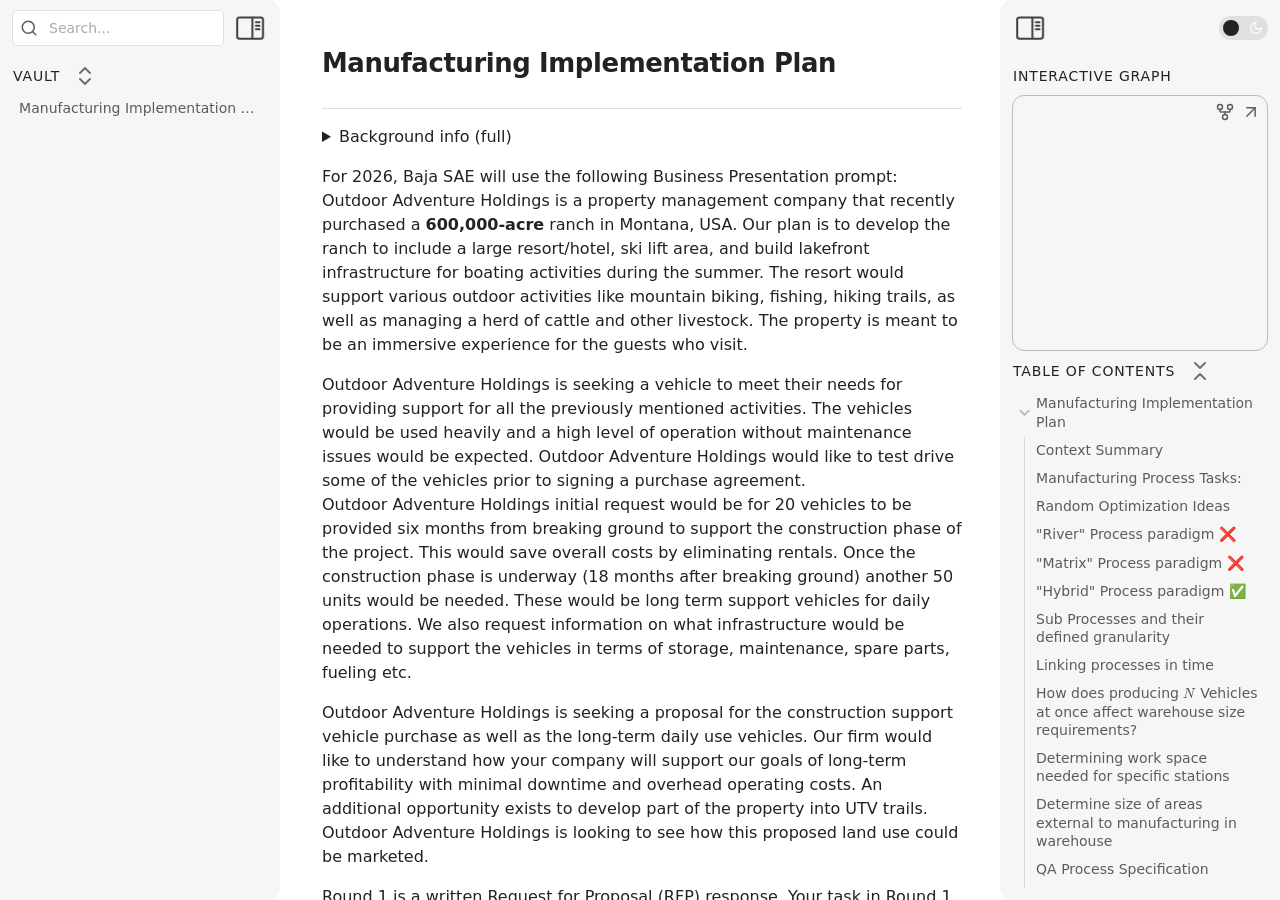
==== Baja/Business Project/manufacturing-implementation-plan.html @ e3dfb5cc "add base site to repo of obsidian vault" ====
<!DOCTYPE html> <html lang="en"><head>
<title>Manufacturing Implementation Plan</title>
<base href=".">
<meta name="pathname" content="manufacturing-implementation-plan.html">
<meta name="description" content="Vault - Manufacturing Implementation Plan">
<meta property="og:title" content="Manufacturing Implementation Plan">
<meta property="og:description" content="Vault - Manufacturing Implementation Plan">
<meta property="og:type" content="website">
<meta property="og:url" content="manufacturing-implementation-plan.html">
<meta property="og:image" content="undefined">
<meta charset="UTF-8"><meta property="og:site_name" content="Vault"><meta name="viewport" content="width=device-width, initial-scale=1.0, user-scalable=yes, minimum-scale=1.0, maximum-scale=5.0"><link rel="alternate" type="application/rss+xml" title="RSS Feed" href="site-lib/rss.xml"><script async="" id="webpage-script" src="site-lib/scripts/webpage.js" onload="this.onload=null;this.setAttribute(&quot;loaded&quot;, &quot;true&quot;)"></script><script async="" id="graph-wasm-script" src="site-lib/scripts/graph-wasm.js" onload="this.onload=null;this.setAttribute(&quot;loaded&quot;, &quot;true&quot;)"></script><script async="" id="graph-render-worker-script" src="site-lib/scripts/graph-render-worker.js" onload="this.onload=null;this.setAttribute(&quot;loaded&quot;, &quot;true&quot;)"></script><link rel="icon" href="site-lib/media/favicon.png"><link rel="stylesheet" href="site-lib/styles/obsidian.css"><link rel="preload" href="site-lib/styles/global-variable-styles.css" as="style" onload="this.onload=null;this.rel='stylesheet'"><noscript><link rel="stylesheet" href="site-lib/styles/global-variable-styles.css"></noscript><link rel="preload" href="site-lib/styles/main-styles.css" as="style" onload="this.onload=null;this.rel='stylesheet'"><noscript><link rel="stylesheet" href="site-lib/styles/main-styles.css"></noscript><style>body{--line-width:40em;--line-width-adaptive:40em;--file-line-width:40em;--sidebar-width:min(20em, 80vw);--collapse-arrow-size:11px;--tree-vertical-spacing:1.3em;--sidebar-margin:12px}:root{background-color:#202124}.sidebar{height:100%;font-size:14px;z-index:10;min-width:calc(var(--sidebar-width) + var(--divider-width-hover));max-width:calc(var(--sidebar-width) + var(--divider-width-hover));position:relative;overflow:hidden;overflow:clip;transition:min-width ease-in-out,max-width ease-in-out;transition-duration:.2s;contain:size}#left-sidebar{left:0}#right-sidebar{right:0}.sidebar.is-collapsed{min-width:0;max-width:0}.sidebar.floating{position:absolute}.sidebar .leaf-content{height:100%;min-width:calc(var(--sidebar-width) - var(--divider-width-hover));top:0;padding:var(--sidebar-margin);padding-top:4em;line-height:var(--line-height-tight);background-color:var(--background-secondary);transition:background-color,border-right,border-left,box-shadow;transition-duration:var(--color-fade-speed);transition-timing-function:ease-in-out;position:absolute;display:flex;flex-direction:column}.sidebar:not(.is-collapsed) .leaf-content{min-width:calc(max(100%,var(--sidebar-width)) - 3px);max-width:calc(max(100%,var(--sidebar-width)) - 3px)}#left-sidebar-content{left:0;border-top-right-radius:var(--radius-l);border-bottom-right-radius:var(--radius-l)}#right-sidebar-content{right:0;border-top-left-radius:var(--radius-l);border-bottom-left-radius:var(--radius-l)}.sidebar #left-sidebar-content,.sidebar #right-sidebar-content{contain:none!important;container-type:normal!important;animation:none!important}.sidebar:has(.leaf-content:empty):has(.topbar-content:empty){display:none}.sidebar-topbar{height:calc(2.3em + 2 * var(--sidebar-margin));width:var(--sidebar-width);padding:var(--sidebar-margin);z-index:1;position:fixed;display:flex;align-items:center;transition:width ease-in-out;transition-duration:inherit}.sidebar.is-collapsed .sidebar-topbar{width:calc(2.3em + var(--sidebar-margin) * 2)}.sidebar .sidebar-topbar.is-collapsed{width:0}#left-sidebar .sidebar-topbar{left:0;flex-direction:row;border-top-right-radius:var(--radius-l)}#right-sidebar .sidebar-topbar{right:0;flex-direction:row-reverse;border-top-left-radius:var(--radius-l)}#left-sidebar .topbar-content{margin-right:calc(2.3em + var(--sidebar-margin));flex-direction:row}#right-sidebar .topbar-content{margin-left:calc(2.3em + var(--sidebar-margin));flex-direction:row-reverse}.topbar-content{overflow:hidden visible;overflow:clip visible;width:100%;height:100%;display:flex;align-items:center;transition:inherit}.sidebar.is-collapsed .topbar-content{width:0;transition:inherit}.clickable-icon.sidebar-collapse-icon{background-color:transparent;color:var(--icon-color-focused);padding:2px!important;margin:0!important;height:100%!important;width:2.3em!important;margin-inline:0.14em!important;position:absolute}#left-sidebar .clickable-icon.sidebar-collapse-icon{transform:rotateY(180deg);right:var(--sidebar-margin)}#right-sidebar .clickable-icon.sidebar-collapse-icon{transform:rotateY(180deg);left:var(--sidebar-margin)}.clickable-icon.sidebar-collapse-icon svg.svg-icon{width:100%;height:100%}.feature-title{margin-left:1px;text-transform:uppercase;letter-spacing:.06em;margin-top:.75em;margin-bottom:.75em}.feature-header{display:flex;align-items:center;padding-top:0;font-size:1em;padding-left:0}body.floating-sidebars .sidebar{position:absolute}body{transition:background-color var(--color-fade-speed) ease-in-out}#navbar:not(:empty){display:flex;align-items:center;justify-content:space-between;padding:.5em 1em;width:100%}#main{display:flex;flex-direction:column;height:100%;width:100%;align-items:stretch;justify-content:center}#main-horizontal{display:flex;flex-direction:row;flex-grow:1;width:100%;align-items:stretch;justify-content:center}#center-content{flex-basis:100%;max-width:100%;width:100%;height:100%;display:flex;flex-direction:column;align-items:center;transition:opacity .2s ease-in-out;contain:inline-size}.hide{opacity:0!important;transition:opacity .2s ease-in-out;pointer-events:none}#center-content>.obsidian-document{padding-left:2em;padding-right:1em;margin-bottom:0;width:100%;width:-webkit-fill-available;width:-moz-available;width:fill-available;transition:background-color var(--color-fade-speed) ease-in-out;border-top-right-radius:var(--window-radius,var(--radius-m));border-top-left-radius:var(--window-radius,var(--radius-m));overflow-x:hidden!important;overflow-y:auto!important;display:flex!important;flex-direction:column!important;align-items:center!important;contain:inline-size}body #center-content>.obsidian-document>.markdown-preview-sizer{padding-bottom:80vh;width:100%;max-width:var(--line-width);flex-basis:var(--line-width);transition:background-color var(--color-fade-speed) ease-in-out;contain:inline-size}#center-content>.obsidian-document>div{width:100%!important;transition:background-color var(--color-fade-speed) ease-in-out;contain:inline-size}#center-content>.obsidian-document:not([data-type=markdown]).embed{display:flex;padding:1em;height:100%;width:100%;align-items:center;justify-content:center}#center-content>.obsidian-document:not([data-type=markdown]).embed>*{max-width:100%;max-height:100%;object-fit:contain}:not(h1,h2,h3,h4,h5,h6,li):has(> :is(.math,table)){overflow-x:auto!important}#center-content>.obsidian-document:not([data-type=markdown]){overflow-x:auto;contain:content;padding:0;margin:0;height:100%}.obsidian-document[data-type=attachment]{display:flex;flex-direction:column;align-items:center;justify-content:center;height:100%;width:100%}.obsidian-document[data-type=attachment]>*{outline:0;border:none;box-shadow:none}.obsidian-document[data-type=attachment] :is(img){max-width:90%;max-height:90%;object-fit:contain}.obsidian-document[data-type=attachment]>:is(audio){width:100%;max-width:min(90%,var(--line-width))}.obsidian-document[data-type=attachment]>:is(embed,iframe,video){width:100%;height:100%;max-width:100%;max-height:100%;object-fit:contain}.canvas-wrapper>:is(.header,.footer){z-index:100;position:absolute;display:flex;justify-content:center;flex-direction:column;width:100%;align-items:center}.scroll-highlight{position:absolute;width:100%;height:100%;pointer-events:none;z-index:1000;background-color:hsla(var(--color-accent-hsl),.25);opacity:0;padding:1em;inset:50%;translate:-50% -50%;border-radius:var(--radius-s)}</style><script defer="">async function loadIncludes(){let e=document.querySelectorAll("link[itemprop='include']");for(const t of e){let e=t.getAttribute("href");try{let o="";if(e.startsWith("https:")||e.startsWith("http:")||"file:"!=window.location.protocol){const n=await fetch(e);if(!n.ok){console.log("Could not include file: "+e),t?.remove();continue}o=await n.text()}else{const t=document.getElementById(btoa(encodeURI(e)));if(t){const e=JSON.parse(decodeURI(atob(t.getAttribute("value")??"")));o=e?.data??""}}let n=document.createRange().createContextualFragment(o);t.before(n),t.remove(),console.log("Included text: "+o),console.log("Included file: "+e)}catch(o){t?.remove(),console.log("Could not include file: "+e,o);continue}}}document.addEventListener("DOMContentLoaded",(()=>{loadIncludes()}));let isFileProtocol="file:"==location.protocol;function waitLoadScripts(e,t){let o=e.map((e=>document.getElementById(e+"-script")));!function e(n){let l=o[n],c=n+1;l?(l&&"true"!=l.getAttribute("loaded")||n<o.length&&e(c),n<o.length&&l.addEventListener("load",(()=>e(c)))):n<o.length?e(c):t()}(0)}</script></head><body class="publish css-settings-manager styled-scrollbars show-inline-title show-ribbon is-focused"><script defer="">let theme=localStorage.getItem("theme")||(window.matchMedia("(prefers-color-scheme: dark)").matches?"dark":"light");"dark"==theme?(document.body.classList.add("theme-dark"),document.body.classList.remove("theme-light")):(document.body.classList.add("theme-light"),document.body.classList.remove("theme-dark")),window.innerWidth<480?document.body.classList.add("is-phone"):window.innerWidth<768?document.body.classList.add("is-tablet"):window.innerWidth<1024?document.body.classList.add("is-small-screen"):document.body.classList.add("is-large-screen")</script><div class="parsed-feature-container" style="display: contents;"><link itemprop="include" href="site-lib/html/custom-head-content-content.html"></div><div id="main"><div id="navbar"></div><div id="main-horizontal"><div id="left-content" class="leaf" style="--sidebar-width: var(--sidebar-width-left);"><div id="left-sidebar" class="sidebar"><div class="sidebar-handle"></div><div class="sidebar-topbar"><div class="topbar-content"><div id="search-container"><div id="search-wrapper"><input enterkeyhint="search" type="search" spellcheck="false" placeholder="Search..."><div aria-label="Clear search" id="search-clear-button"></div></div></div></div><div class="clickable-icon sidebar-collapse-icon"><svg xmlns="http://www.w3.org/2000/svg" width="100%" height="100%" viewBox="0 0 24 24" fill="none" stroke="currentColor" stroke-width="3" stroke-linecap="round" stroke-linejoin="round" class="svg-icon"><path d="M21 3H3C1.89543 3 1 3.89543 1 5V19C1 20.1046 1.89543 21 3 21H21C22.1046 21 23 20.1046 23 19V5C23 3.89543 22.1046 3 21 3Z"></path><path d="M10 4V20"></path><path d="M4 7H7"></path><path d="M4 10H7"></path><path d="M4 13H7"></path></svg></div></div><div class="sidebar-content-wrapper"><div id="left-sidebar-content" class="leaf-content"><link itemprop="include" href="site-lib/html/file-tree-content.html"></div></div><script defer="">let ls = document.querySelector("#left-sidebar"); ls.classList.toggle("is-collapsed", window.innerWidth < 768); ls.style.setProperty("--sidebar-width", localStorage.getItem("sidebar-left-width"));</script></div></div><div id="center-content" class="leaf"><div class="obsidian-document markdown-preview-view markdown-rendered node-insert-event is-readable-line-width allow-fold-headings allow-fold-lists show-indentation-guide show-properties" data-type="markdown"><style id="MJX-CHTML-styles">mjx-container[jax=CHTML]{line-height:0}mjx-container [space="1"]{margin-left:.111em}mjx-container [space="2"]{margin-left:.167em}mjx-container [space="3"]{margin-left:.222em}mjx-container [space="4"]{margin-left:.278em}mjx-container [space="5"]{margin-left:.333em}mjx-container [rspace="1"]{margin-right:.111em}mjx-container [rspace="2"]{margin-right:.167em}mjx-container [rspace="3"]{margin-right:.222em}mjx-container [rspace="4"]{margin-right:.278em}mjx-container [rspace="5"]{margin-right:.333em}mjx-container [size="s"]{font-size:70.7%}mjx-container [size=ss]{font-size:50%}mjx-container [size=Tn]{font-size:60%}mjx-container [size=sm]{font-size:85%}mjx-container [size=lg]{font-size:120%}mjx-container [size=Lg]{font-size:144%}mjx-container [size=LG]{font-size:173%}mjx-container [size=hg]{font-size:207%}mjx-container [size=HG]{font-size:249%}mjx-container [width=full]{width:100%}mjx-box{display:inline-block}mjx-block{display:block}mjx-itable{display:inline-table}mjx-row{display:table-row}mjx-row>*{display:table-cell}mjx-mtext{display:inline-block}mjx-mstyle{display:inline-block}mjx-merror{display:inline-block;color:red;background-color:#ff0}mjx-mphantom{visibility:hidden}mjx-assistive-mml{top:0;left:0;clip:rect(1px,1px,1px,1px);user-select:none;position:absolute!important;padding:1px 0 0!important;border:0!important;display:block!important;width:auto!important;overflow:hidden!important}mjx-assistive-mml[display=block]{width:100%!important}mjx-math{display:inline-block;text-align:left;line-height:0;text-indent:0;font-style:normal;font-weight:400;font-size:100%;letter-spacing:normal;border-collapse:collapse;overflow-wrap:normal;word-spacing:normal;white-space:nowrap;direction:ltr;padding:1px 0}mjx-container[jax=CHTML][display=true]{display:block;text-align:center;margin:1em 0}mjx-container[jax=CHTML][display=true][width=full]{display:flex}mjx-container[jax=CHTML][display=true] mjx-math{padding:0}mjx-container[jax=CHTML][justify=left]{text-align:left}mjx-container[jax=CHTML][justify=right]{text-align:right}mjx-mi{display:inline-block;text-align:left}mjx-c{display:inline-block}mjx-utext{display:inline-block;padding:.75em 0 .2em}mjx-c::before{display:block;width:0}.MJX-TEX{font-family:MJXZERO,MJXTEX}.TEX-B{font-family:MJXZERO,MJXTEX-B}.TEX-I{font-family:MJXZERO,MJXTEX-I}.TEX-MI{font-family:MJXZERO,MJXTEX-MI}.TEX-BI{font-family:MJXZERO,MJXTEX-BI}.TEX-S1{font-family:MJXZERO,MJXTEX-S1}.TEX-S2{font-family:MJXZERO,MJXTEX-S2}.TEX-S3{font-family:MJXZERO,MJXTEX-S3}.TEX-S4{font-family:MJXZERO,MJXTEX-S4}.TEX-A{font-family:MJXZERO,MJXTEX-A}.TEX-C{font-family:MJXZERO,MJXTEX-C}.TEX-CB{font-family:MJXZERO,MJXTEX-CB}.TEX-FR{font-family:MJXZERO,MJXTEX-FR}.TEX-FRB{font-family:MJXZERO,MJXTEX-FRB}.TEX-SS{font-family:MJXZERO,MJXTEX-SS}.TEX-SSB{font-family:MJXZERO,MJXTEX-SSB}.TEX-SSI{font-family:MJXZERO,MJXTEX-SSI}.TEX-SC{font-family:MJXZERO,MJXTEX-SC}.TEX-T{font-family:MJXZERO,MJXTEX-T}.TEX-V{font-family:MJXZERO,MJXTEX-V}.TEX-VB{font-family:MJXZERO,MJXTEX-VB}mjx-stretchy-h mjx-c,mjx-stretchy-v mjx-c{font-family:MJXZERO,MJXTEX-S1,MJXTEX-S4,MJXTEX,MJXTEX-A!important}@font-face{font-family:MJXZERO;src:url("site-lib/fonts/mathjax_zero.woff") format("woff")}@font-face{font-family:MJXTEX;src:url("site-lib/fonts/mathjax_main-regular.woff") format("woff")}@font-face{font-family:MJXTEX-B;src:url("site-lib/fonts/mathjax_main-bold.woff") format("woff")}@font-face{font-family:MJXTEX-I;src:url("site-lib/fonts/mathjax_math-italic.woff") format("woff")}@font-face{font-family:MJXTEX-MI;src:url("site-lib/fonts/mathjax_main-italic.woff") format("woff")}@font-face{font-family:MJXTEX-BI;src:url("site-lib/fonts/mathjax_math-bolditalic.woff") format("woff")}@font-face{font-family:MJXTEX-S1;src:url("site-lib/fonts/mathjax_size1-regular.woff") format("woff")}@font-face{font-family:MJXTEX-S2;src:url("site-lib/fonts/mathjax_size2-regular.woff") format("woff")}@font-face{font-family:MJXTEX-S3;src:url("site-lib/fonts/mathjax_size3-regular.woff") format("woff")}@font-face{font-family:MJXTEX-S4;src:url("site-lib/fonts/mathjax_size4-regular.woff") format("woff")}@font-face{font-family:MJXTEX-A;src:url("site-lib/fonts/mathjax_ams-regular.woff") format("woff")}@font-face{font-family:MJXTEX-C;src:url("site-lib/fonts/mathjax_calligraphic-regular.woff") format("woff")}@font-face{font-family:MJXTEX-CB;src:url("site-lib/fonts/mathjax_calligraphic-bold.woff") format("woff")}@font-face{font-family:MJXTEX-FR;src:url("site-lib/fonts/mathjax_fraktur-regular.woff") format("woff")}@font-face{font-family:MJXTEX-FRB;src:url("site-lib/fonts/mathjax_fraktur-bold.woff") format("woff")}@font-face{font-family:MJXTEX-SS;src:url("site-lib/fonts/mathjax_sansserif-regular.woff") format("woff")}@font-face{font-family:MJXTEX-SSB;src:url("site-lib/fonts/mathjax_sansserif-bold.woff") format("woff")}@font-face{font-family:MJXTEX-SSI;src:url("site-lib/fonts/mathjax_sansserif-italic.woff") format("woff")}@font-face{font-family:MJXTEX-SC;src:url("site-lib/fonts/mathjax_script-regular.woff") format("woff")}@font-face{font-family:MJXTEX-T;src:url("site-lib/fonts/mathjax_typewriter-regular.woff") format("woff")}@font-face{font-family:MJXTEX-V;src:url("site-lib/fonts/mathjax_vector-regular.woff") format("woff")}@font-face{font-family:MJXTEX-VB;src:url("site-lib/fonts/mathjax_vector-bold.woff") format("woff")}mjx-c.mjx-c1D443.TEX-I::before{padding:.683em .751em 0 0;content:"P"}mjx-c.mjx-c1D441.TEX-I::before{padding:.683em .888em 0 0;content:"N"}</style><div class="markdown-preview-sizer markdown-preview-section"><div class="header"><h1 class="page-title heading inline-title" id="Manufacturing_Implementation_Plan_0">Manufacturing Implementation Plan</h1><div class="data-bar"></div></div><div class="markdown-preview-pusher" style="width: 1px; height: 0.1px; margin-bottom: 0px;"></div><div class="el-details"><details>
  <summary>Background info (full)</summary>
**2025 PRESENTATION SCENARIO/PROMPT:**</details></div><div class="el-p"><p dir="auto">For 2026, Baja SAE will use the following Business Presentation prompt:<br>
Outdoor Adventure Holdings is a property management company that recently purchased a <strong>600,000-acre</strong> ranch in Montana, USA. Our plan is to develop the ranch to include a large resort/hotel, ski lift area, and build lakefront infrastructure for boating activities during the summer. The resort would support various outdoor activities like mountain biking, fishing, hiking trails, as well as managing a herd of cattle and other livestock. The property is meant to be an immersive experience for the guests who visit. </p></div><div class="el-p"><p dir="auto">Outdoor Adventure Holdings is seeking a vehicle to meet their needs for providing support for all the previously mentioned activities. The vehicles would be used heavily and a high level of operation without maintenance issues would be expected. Outdoor Adventure Holdings would like to test drive some of the vehicles prior to signing a purchase agreement.<br>
Outdoor Adventure Holdings initial request would be for 20 vehicles to be provided six months from breaking ground to support the construction phase of the project. This would save overall costs by eliminating rentals. Once the construction phase is underway (18 months after breaking ground) another 50 units would be needed. These would be long term support vehicles for daily operations. We also request information on what infrastructure would be needed to support the vehicles in terms of storage, maintenance, spare parts, fueling etc. </p></div><div class="el-p"><p dir="auto">Outdoor Adventure Holdings is seeking a proposal for the construction support vehicle purchase as well as the long-term daily use vehicles. Our firm would like to understand how your company will support our goals of long-term profitability with minimal downtime and overhead operating costs. An additional opportunity exists to develop part of the property into UTV trails. Outdoor Adventure Holdings is looking to see how this proposed land use could be marketed. </p></div><div class="el-p"><p dir="auto">Round 1 is a written Request for Proposal (RFP) response. Your task in Round 1 is to convince Outdoor Adventure Holdings your vehicle design and manufacturing capability will meet their product demands. Successful completion will earn you a virtual presentation slot for Round 2.<br>
Round 2 is a virtual, ten-minute presentation to a board of Outdoor Adventure Holdings product specialists to ultimately choose a single company to contract for design and manufacturing of a vehicle. </p></div><div class="el-p"><p dir="auto">Your RFP response and live presentations should include, but is not limited to:</p></div><div class="el-ul"><ul class="has-list-bullet">
<li data-line="0" dir="auto"><span class="list-bullet"></span>Snapshot of your company including (but not limited to) location, size, market share, employee diversity, past product designs and financial performance</li>
<li data-line="1" dir="auto"><span class="list-bullet"></span>Cost projections and timelines around purchased parts, manufacturing layout, and production goals for ongoing manufacturing should the design be selected</li>
<li data-line="2" dir="auto"><span class="list-bullet"></span>Proposal for prototype testing/validation of vehicle design to meet client needs</li>
<li data-line="3" dir="auto"><span class="list-bullet"></span>Marketing plan to acquire materials and manufacturing to facilitate robust, but cost effective solutions and customer growth opportunities

</li>
</ul></div><div class="el-h3"><h3 data-heading="Context Summary" dir="auto" class="heading" id="Context_Summary_0"><span class="heading-collapse-indicator collapse-indicator collapse-icon"><svg xmlns="http://www.w3.org/2000/svg" width="24" height="24" viewBox="0 0 24 24" fill="none" stroke="currentColor" stroke-width="2" stroke-linecap="round" stroke-linejoin="round" class="svg-icon right-triangle"><path d="M3 8L12 17L21 8"></path></svg></span>Context Summary</h3></div><div class="el-p"><p dir="auto">The company <code>Outdoor Adventure Holdings</code> is looking for a company to supply work  and recreation vehicles for their ATV Ranch. The requirements are summarized as follows:</p></div><div class="el-ul"><ul class="has-list-bullet">
<li data-line="0" dir="auto"><span class="list-bullet"></span><span class="list-collapse-indicator collapse-indicator collapse-icon"><svg xmlns="http://www.w3.org/2000/svg" width="24" height="24" viewBox="0 0 24 24" fill="none" stroke="currentColor" stroke-width="2" stroke-linecap="round" stroke-linejoin="round" class="svg-icon right-triangle"><path d="M3 8L12 17L21 8"></path></svg></span><a id="initial-requirement" target="_blank" rel="noopener nofollow"></a><strong>20 initial cars in 6 months</strong> (before construction starts) 
<ul class="has-list-bullet">
<li data-line="1" dir="auto"><span class="list-bullet"></span>Thus 4 cars/month min to meet requirement, with the ability to be short on 4 cars and still meet deadline. </li>
</ul>
</li>
<li data-line="2" dir="auto"><span class="list-bullet"></span><span class="list-collapse-indicator collapse-indicator collapse-icon"><svg xmlns="http://www.w3.org/2000/svg" width="24" height="24" viewBox="0 0 24 24" fill="none" stroke="currentColor" stroke-width="2" stroke-linecap="round" stroke-linejoin="round" class="svg-icon right-triangle"><path d="M3 8L12 17L21 8"></path></svg></span><a id="post-construction-requirement" target="_blank" rel="noopener nofollow"></a><strong>50 post construction cars in 18 months</strong> (before construction ends) 
<ul class="has-list-bullet">
<li data-line="3" dir="auto"><span class="list-bullet"></span>Thus 3 cars/month min to meet requirement, with the ability to be short on 4 cars and still meet deadline. 
<blockquote dir="auto">
<p>These would be long term support vehicles for daily operations. We also request information on what infrastructure would be needed to support the vehicles in terms of:</p>
</blockquote>
</li>
</ul>
</li>
<li data-line="5" dir="auto"><span class="list-bullet"></span>storage</li>
<li data-line="6" dir="auto"><span class="list-bullet"></span>maintenance</li>
<li data-line="7" dir="auto"><span class="list-bullet"></span>spare parts</li>
<li data-line="8" dir="auto"><span class="list-bullet"></span>fueling ....
<blockquote dir="auto">
<p>Outdoor Adventure Holdings is seeking a proposal for the construction support vehicle purchase as well as the long-term daily use vehicles. Our firm would like to understand how your company will support our goals of <strong>long-term profitability</strong> with <strong>minimal downtime and overhead operating costs.</strong> <strong>An additional opportunity exists to develop part of the property into UTV trails.</strong> Outdoor Adventure Holdings is looking to see how this proposed land use could be marketed. </p>
</blockquote>
</li>
</ul></div><div class="el-h3"><h3 data-heading="Manufacturing Process Tasks:" dir="auto" class="heading" id="Manufacturing_Process_Tasks_0"><span class="heading-collapse-indicator collapse-indicator collapse-icon"><svg xmlns="http://www.w3.org/2000/svg" width="24" height="24" viewBox="0 0 24 24" fill="none" stroke="currentColor" stroke-width="2" stroke-linecap="round" stroke-linejoin="round" class="svg-icon right-triangle"><path d="M3 8L12 17L21 8"></path></svg></span>Manufacturing Process Tasks:</h3></div><div class="el-p"><p dir="auto">Optimization goals:</p></div><div class="el-ol"><ol>
<li data-line="0" dir="auto">Base the output around the previously stated number of "employees" <span class="math math-inline is-loaded"><mjx-container class="MathJax" jax="CHTML"><mjx-math class="MJX-TEX"><mjx-mi class="mjx-i"><mjx-c class="mjx-c1D443 TEX-I"></mjx-c></mjx-mi></mjx-math></mjx-container></span> and assume they work normal hours (so everyone is working in same area at same time -&gt; need more space than minimum output)</li>
<li data-line="1" dir="auto">Significant capability for expansion to something larger (ex to allow for larger deals and future larger business deals, etc.)</li>
<li data-line="2" dir="auto">Minimal "friction" of processes (avoid cramped work areas, analyze worker movement paths)</li>
</ol></div><div class="el-h3"><h3 data-heading="Random Optimization Ideas" dir="auto" class="heading" id="Random_Optimization_Ideas_0"><span class="heading-collapse-indicator collapse-indicator collapse-icon"><svg xmlns="http://www.w3.org/2000/svg" width="24" height="24" viewBox="0 0 24 24" fill="none" stroke="currentColor" stroke-width="2" stroke-linecap="round" stroke-linejoin="round" class="svg-icon right-triangle"><path d="M3 8L12 17L21 8"></path></svg></span>Random Optimization Ideas</h3></div><div class="el-h4"><h4 data-heading="&quot;River&quot; Process paradigm ❌" dir="auto" class="heading" id="&quot;River&quot;_Process_paradigm_❌_0"><span class="heading-collapse-indicator collapse-indicator collapse-icon"><svg xmlns="http://www.w3.org/2000/svg" width="24" height="24" viewBox="0 0 24 24" fill="none" stroke="currentColor" stroke-width="2" stroke-linecap="round" stroke-linejoin="round" class="svg-icon right-triangle"><path d="M3 8L12 17L21 8"></path></svg></span>"River" Process paradigm ❌</h4></div><div class="el-ul"><ul class="has-list-bullet">
<li data-line="0" dir="auto"><span class="list-bullet"></span>Implement by having <span class="math math-inline is-loaded"><mjx-container class="MathJax" jax="CHTML"><mjx-math class="MJX-TEX"><mjx-mi class="mjx-i"><mjx-c class="mjx-c1D441 TEX-I"></mjx-c></mjx-mi></mjx-math></mjx-container></span> car fab stations that feed into the next process, while gaps between sub processes are a highway for supply of parts and hardware sourced from outside the river to the needed station.</li>
<li data-line="1" dir="auto"><span class="list-bullet"></span>Processes are uni-directional, and scales linearly by adding extra rows to the process</li>
<li data-line="2" dir="auto"><span class="list-bullet"></span>Good for high volume production and scalability</li>
</ul></div><div class="el-h4"><h4 data-heading="&quot;Matrix&quot; Process paradigm ❌" dir="auto" class="heading" id="&quot;Matrix&quot;_Process_paradigm_❌_0"><span class="heading-collapse-indicator collapse-indicator collapse-icon"><svg xmlns="http://www.w3.org/2000/svg" width="24" height="24" viewBox="0 0 24 24" fill="none" stroke="currentColor" stroke-width="2" stroke-linecap="round" stroke-linejoin="round" class="svg-icon right-triangle"><path d="M3 8L12 17L21 8"></path></svg></span>"Matrix" Process paradigm ❌</h4></div><div class="el-ul"><ul class="has-list-bullet">
<li data-line="0" dir="auto"><span class="list-bullet"></span>A single car operation unit requires a weld table for the frame, and also space to assemble parts to the frame.</li>
<li data-line="1" dir="auto"><span class="list-bullet"></span>Processes are self contained, and scales squarely</li>
<li data-line="2" dir="auto"><span class="list-bullet"></span>Good for single-low volume production</li>
</ul></div><div class="el-h4"><h4 data-heading="&quot;Hybrid&quot; Process paradigm ✅" dir="auto" class="heading" id="&quot;Hybrid&quot;_Process_paradigm_✅_0"><span class="heading-collapse-indicator collapse-indicator collapse-icon"><svg xmlns="http://www.w3.org/2000/svg" width="24" height="24" viewBox="0 0 24 24" fill="none" stroke="currentColor" stroke-width="2" stroke-linecap="round" stroke-linejoin="round" class="svg-icon right-triangle"><path d="M3 8L12 17L21 8"></path></svg></span>"Hybrid" Process paradigm ✅</h4></div><div class="el-ul"><ul class="contains-task-list has-list-bullet">
<li data-line="0" dir="auto"><span class="list-bullet"></span>
<p>Use <strong>"River"</strong> processes to spread workers to their specialized station and supply lower volume components in a <strong>"Matrix"</strong> fashion</p>
</li>
<li data-line="1" dir="auto"><span class="list-bullet"></span>
<p>Need to ensure that rates are feasibly distributed, so rivers may fork or converge to increase or decrease rates at a node. This prevents clogging or wasted worker time.</p>
</li>
<li class="task-list-item plugin-tasks-list-item" data-task-priority="normal" data-task="" data-line="3" data-task-status-name="Todo" data-task-status-type="TODO"><input class="task-list-item-checkbox" type="checkbox" title="Right-click for options" data-line="3"><span class="tasks-list-text"><span class="task-description"><span>Determine listed subprocess granularity and which processes to link</span></span></span></li>
<li class="task-list-item plugin-tasks-list-item" data-task-priority="normal" data-task="" data-line="4" data-task-status-name="Todo" data-task-status-type="TODO"><div class="list-collapse-indicator collapse-indicator collapse-icon"><svg xmlns="http://www.w3.org/2000/svg" width="24" height="24" viewBox="0 0 24 24" fill="none" stroke="currentColor" stroke-width="2" stroke-linecap="round" stroke-linejoin="round" class="svg-icon right-triangle"><path d="M3 8L12 17L21 8"></path></svg></div><input class="task-list-item-checkbox" type="checkbox" title="Right-click for options" data-line="4"><span class="tasks-list-text"><span class="task-description"><span>Link process order in time</span></span></span><ul class="contains-task-list has-list-bullet">
<li class="task-list-item plugin-tasks-list-item" data-task-priority="normal" data-task="" data-line="5" data-task-status-name="Todo" data-task-status-type="TODO"><input class="task-list-item-checkbox" type="checkbox" title="Right-click for options" data-line="5"><span class="tasks-list-text"><span class="task-description"><span>Determine which processes will be river and which will be matrix</span></span></span></li>
<li class="task-list-item plugin-tasks-list-item" data-task-priority="normal" data-task="" data-line="6" data-task-status-name="Todo" data-task-status-type="TODO"><input class="task-list-item-checkbox" type="checkbox" title="Right-click for options" data-line="6"><span class="tasks-list-text"><span class="task-description"><span>Determine needed river forks to maintain consistent rates</span></span></span></li>
</ul></li>
<li data-line="7" data-task="x" class="task-list-item is-checked" dir="auto"><span class="list-bullet"></span><span class="list-collapse-indicator collapse-indicator collapse-icon"><svg xmlns="http://www.w3.org/2000/svg" width="24" height="24" viewBox="0 0 24 24" fill="none" stroke="currentColor" stroke-width="2" stroke-linecap="round" stroke-linejoin="round" class="svg-icon right-triangle"><path d="M3 8L12 17L21 8"></path></svg></span>
<p><input data-line="7" checked="" type="checkbox" class="task-list-item-checkbox">Will be parallel batch process, determine <span class="math math-inline is-loaded"><mjx-container class="MathJax" jax="CHTML"><mjx-math class="MJX-TEX"><mjx-mi class="mjx-i"><mjx-c class="mjx-c1D441 TEX-I"></mjx-c></mjx-mi></mjx-math></mjx-container></span> vehicles simultaneous to reach production targets in time.  <a data-tooltip-position="top" aria-label="Manufacturing Implementation Plan > ^initial" data-href="Manufacturing Implementation Plan#^initial" href="manufacturing-implementation-plan.html#^initial" class="internal-link" target="_self" rel="noopener nofollow">initial</a> <a data-tooltip-position="top" aria-label="Manufacturing Implementation Plan > ^post" data-href="Manufacturing Implementation Plan#^post" href="manufacturing-implementation-plan.html#^post" class="internal-link" target="_self" rel="noopener nofollow">post construction</a> ✅ 2026-03-14</p>
<ul class="contains-task-list has-list-bullet">
<li data-line="8" data-task="" class="task-list-item" dir="auto"><span class="list-bullet"></span><input data-line="8" type="checkbox" class="task-list-item-checkbox">Determine how N determines workspace/warehouse size requirement</li>
</ul>
</li>
<li data-line="9" data-task="" class="task-list-item" dir="auto"><span class="list-bullet"></span><span class="list-collapse-indicator collapse-indicator collapse-icon"><svg xmlns="http://www.w3.org/2000/svg" width="24" height="24" viewBox="0 0 24 24" fill="none" stroke="currentColor" stroke-width="2" stroke-linecap="round" stroke-linejoin="round" class="svg-icon right-triangle"><path d="M3 8L12 17L21 8"></path></svg></span>
<p><input data-line="9" type="checkbox" class="task-list-item-checkbox">Determine work space needed for various scenarios (operation diameter):</p>
<ul class="contains-task-list has-list-bullet">
<li data-line="10" data-task="" class="task-list-item" dir="auto"><span class="list-bullet"></span><input data-line="10" type="checkbox" class="task-list-item-checkbox">Determine Allocated fraction of people <span class="math math-inline is-loaded"><mjx-container class="MathJax" jax="CHTML"><mjx-math class="MJX-TEX"><mjx-msub><mjx-mi class="mjx-i"><mjx-c class="mjx-c1D439 TEX-I"></mjx-c></mjx-mi><mjx-script style="vertical-align: -0.15em; margin-left: -0.106em;"><mjx-mi class="mjx-i" size="s"><mjx-c class="mjx-c1D45D TEX-I"></mjx-c></mjx-mi></mjx-script></mjx-msub></mjx-math></mjx-container></span> for each process (make process scale with <span class="math math-inline is-loaded"><mjx-container class="MathJax" jax="CHTML"><mjx-math class="MJX-TEX"><mjx-mi class="mjx-i"><mjx-c class="mjx-c1D443 TEX-I"></mjx-c></mjx-mi></mjx-math></mjx-container></span>)</li>
<li data-line="11" data-task="" class="task-list-item" dir="auto"><span class="list-bullet"></span><input data-line="11" type="checkbox" class="task-list-item-checkbox">Consider the relationship between adding people to work (increases cost by the hour, shortens overall time, required space, but allows for greater parallelization given the proper setup) and removing people to work (decreases labour cost by hour, increases overall time, requires less space, less parallelization capability.)</li>
<li data-line="12" data-task="" class="task-list-item" dir="auto"><span class="list-bullet"></span><input data-line="12" type="checkbox" class="task-list-item-checkbox">Min space <span class="math math-inline is-loaded"><mjx-container class="MathJax" jax="CHTML"><mjx-math class="MJX-TEX"><mjx-mi class="mjx-i"><mjx-c class="mjx-c1D434 TEX-I"></mjx-c></mjx-mi><mjx-mo class="mjx-n"><mjx-c class="mjx-c2C"></mjx-c></mjx-mo><mjx-mi class="mjx-i" space="2"><mjx-c class="mjx-c1D439 TEX-I"></mjx-c></mjx-mi></mjx-math></mjx-container></span></li>
<li data-line="13" data-task="" class="task-list-item" dir="auto"><span class="list-bullet"></span><input data-line="13" type="checkbox" class="task-list-item-checkbox">Welding <span class="math math-inline is-loaded"><mjx-container class="MathJax" jax="CHTML"><mjx-math class="MJX-TEX"><mjx-mi class="mjx-i"><mjx-c class="mjx-c1D434 TEX-I"></mjx-c></mjx-mi><mjx-mo class="mjx-n"><mjx-c class="mjx-c2C"></mjx-c></mjx-mo><mjx-mi class="mjx-i" space="2"><mjx-c class="mjx-c1D439 TEX-I"></mjx-c></mjx-mi></mjx-math></mjx-container></span></li>
<li data-line="14" data-task="" class="task-list-item" dir="auto"><span class="list-bullet"></span><input data-line="14" type="checkbox" class="task-list-item-checkbox">Lathe <span class="math math-inline is-loaded"><mjx-container class="MathJax" jax="CHTML"><mjx-math class="MJX-TEX"><mjx-mi class="mjx-i"><mjx-c class="mjx-c1D434 TEX-I"></mjx-c></mjx-mi><mjx-mo class="mjx-n"><mjx-c class="mjx-c2C"></mjx-c></mjx-mo><mjx-mi class="mjx-i" space="2"><mjx-c class="mjx-c1D439 TEX-I"></mjx-c></mjx-mi></mjx-math></mjx-container></span></li>
<li data-line="15" data-task="" class="task-list-item" dir="auto"><span class="list-bullet"></span><input data-line="15" type="checkbox" class="task-list-item-checkbox">Component post processing <span class="math math-inline is-loaded"><mjx-container class="MathJax" jax="CHTML"><mjx-math class="MJX-TEX"><mjx-mi class="mjx-i"><mjx-c class="mjx-c1D434 TEX-I"></mjx-c></mjx-mi><mjx-mo class="mjx-n"><mjx-c class="mjx-c2C"></mjx-c></mjx-mo><mjx-mi class="mjx-i" space="2"><mjx-c class="mjx-c1D439 TEX-I"></mjx-c></mjx-mi></mjx-math></mjx-container></span></li>
<li data-line="16" data-task="" class="task-list-item" dir="auto"><span class="list-bullet"></span><input data-line="16" type="checkbox" class="task-list-item-checkbox">Composite work <span class="math math-inline is-loaded"><mjx-container class="MathJax" jax="CHTML"><mjx-math class="MJX-TEX"><mjx-mi class="mjx-i"><mjx-c class="mjx-c1D434 TEX-I"></mjx-c></mjx-mi><mjx-mo class="mjx-n"><mjx-c class="mjx-c2C"></mjx-c></mjx-mo><mjx-mi class="mjx-i" space="2"><mjx-c class="mjx-c1D439 TEX-I"></mjx-c></mjx-mi></mjx-math></mjx-container></span></li>
<li data-line="17" data-task="" class="task-list-item" dir="auto"><span class="list-bullet"></span><input data-line="17" type="checkbox" class="task-list-item-checkbox">Car assembly <span class="math math-inline is-loaded"><mjx-container class="MathJax" jax="CHTML"><mjx-math class="MJX-TEX"><mjx-mi class="mjx-i"><mjx-c class="mjx-c1D434 TEX-I"></mjx-c></mjx-mi><mjx-mo class="mjx-n"><mjx-c class="mjx-c2C"></mjx-c></mjx-mo><mjx-mi class="mjx-i" space="2"><mjx-c class="mjx-c1D439 TEX-I"></mjx-c></mjx-mi></mjx-math></mjx-container></span></li>
</ul>
</li>
<li data-line="18" data-task="" class="task-list-item" dir="auto"><span class="list-bullet"></span><span class="list-collapse-indicator collapse-indicator collapse-icon"><svg xmlns="http://www.w3.org/2000/svg" width="24" height="24" viewBox="0 0 24 24" fill="none" stroke="currentColor" stroke-width="2" stroke-linecap="round" stroke-linejoin="round" class="svg-icon right-triangle"><path d="M3 8L12 17L21 8"></path></svg></span>
<p><input data-line="18" type="checkbox" class="task-list-item-checkbox">Arrange processes spatially, reference process timing graph</p>
<ul class="contains-task-list has-list-bullet">
<li data-line="19" data-task="" class="task-list-item" dir="auto"><span class="list-bullet"></span><input data-line="19" type="checkbox" class="task-list-item-checkbox">Create parametrically limited production diagram:</li>
<li data-line="20" dir="auto"><span class="list-bullet"></span><span class="math math-inline is-loaded"><mjx-container class="MathJax" jax="CHTML"><mjx-math class="MJX-TEX"><mjx-mi class="mjx-i"><mjx-c class="mjx-c1D440 TEX-I"></mjx-c></mjx-mi><mjx-mo class="mjx-n" space="3"><mjx-c class="mjx-cD7"></mjx-c></mjx-mo><mjx-mi class="mjx-i" space="3"><mjx-c class="mjx-c1D441 TEX-I"></mjx-c></mjx-mi></mjx-math></mjx-container></span> grid of simultaneous vehicles being worked on by <span class="math math-inline is-loaded"><mjx-container class="MathJax" jax="CHTML"><mjx-math class="MJX-TEX"><mjx-mi class="mjx-i"><mjx-c class="mjx-c1D443 TEX-I"></mjx-c></mjx-mi></mjx-math></mjx-container></span> people each.</li>
<li data-line="21" data-task="" class="task-list-item" dir="auto"><span class="list-bullet"></span><input data-line="21" type="checkbox" class="task-list-item-checkbox">Determine <span class="math math-inline is-loaded"><mjx-container class="MathJax" jax="CHTML"><mjx-math class="MJX-TEX"><mjx-mi class="mjx-i"><mjx-c class="mjx-c1D443 TEX-I"></mjx-c></mjx-mi></mjx-math></mjx-container></span> for current capacity and show that <span class="math math-inline is-loaded"><mjx-container class="MathJax" jax="CHTML"><mjx-math class="MJX-TEX"><mjx-mi class="mjx-i"><mjx-c class="mjx-c1D443 TEX-I"></mjx-c></mjx-mi></mjx-math></mjx-container></span> can grow and the space will accommodate that</li>
<li data-line="22" data-task="" class="task-list-item" dir="auto"><span class="list-bullet"></span><input data-line="22" type="checkbox" class="task-list-item-checkbox">Determine which processes are general and which are duplicated per unit</li>
</ul>
</li>
<li data-line="23" data-task="" class="task-list-item" dir="auto"><span class="list-bullet"></span><span class="list-collapse-indicator collapse-indicator collapse-icon"><svg xmlns="http://www.w3.org/2000/svg" width="24" height="24" viewBox="0 0 24 24" fill="none" stroke="currentColor" stroke-width="2" stroke-linecap="round" stroke-linejoin="round" class="svg-icon right-triangle"><path d="M3 8L12 17L21 8"></path></svg></span>
<p><input data-line="23" type="checkbox" class="task-list-item-checkbox">Determine size and additional process spec of areas external to manufacturing in warehouse (admin, shipping, bulk storage etc.)</p>
<ul class="contains-task-list has-list-bullet">
<li data-line="24" data-task="" class="task-list-item" dir="auto"><span class="list-bullet"></span><input data-line="24" type="checkbox" class="task-list-item-checkbox">Place these things with consideration to nearby things</li>
<li data-line="25" data-task="" class="task-list-item" dir="auto"><span class="list-bullet"></span><input data-line="25" type="checkbox" class="task-list-item-checkbox">Specify QA process</li>
</ul>
</li>
<li data-line="26" data-task="" class="task-list-item" dir="auto"><span class="list-bullet"></span><span class="list-collapse-indicator collapse-indicator collapse-icon"><svg xmlns="http://www.w3.org/2000/svg" width="24" height="24" viewBox="0 0 24 24" fill="none" stroke="currentColor" stroke-width="2" stroke-linecap="round" stroke-linejoin="round" class="svg-icon right-triangle"><path d="M3 8L12 17L21 8"></path></svg></span>
<p><input data-line="26" type="checkbox" class="task-list-item-checkbox">Dual Specs (Warehouse and client side spec)</p>
<ul class="contains-task-list has-list-bullet">
<li data-line="27" data-task="" class="task-list-item" dir="auto"><span class="list-bullet"></span><input data-line="27" type="checkbox" class="task-list-item-checkbox">Specify spare parts storage and supply</li>
<li data-line="28" data-task="" class="task-list-item" dir="auto"><span class="list-bullet"></span><input data-line="28" type="checkbox" class="task-list-item-checkbox">Specify maintenance area process</li>
<li data-line="29" data-task="" class="task-list-item" dir="auto"><span class="list-bullet"></span><input data-line="29" type="checkbox" class="task-list-item-checkbox">Specify fueling process</li>
</ul>
</li>
<li data-line="30" data-task="" class="task-list-item" dir="auto"><span class="list-bullet"></span>
<p><input data-line="30" type="checkbox" class="task-list-item-checkbox">Summary on how this Manu process ensures "long-term profitability<strong> with </strong>minimal downtime and overhead operating costs.**"</p>
</li>
<li data-line="31" data-task="" class="task-list-item" dir="auto"><span class="list-bullet"></span><span class="list-collapse-indicator collapse-indicator collapse-icon"><svg xmlns="http://www.w3.org/2000/svg" width="24" height="24" viewBox="0 0 24 24" fill="none" stroke="currentColor" stroke-width="2" stroke-linecap="round" stroke-linejoin="round" class="svg-icon right-triangle"><path d="M3 8L12 17L21 8"></path></svg></span>
<p><input data-line="31" type="checkbox" class="task-list-item-checkbox">Demonstrate capability to execute the "<strong>additional opportunity ... to develop part of the property into UTV trails.</strong>"</p>
<ul class="contains-task-list has-list-bullet">
<li data-line="32" data-task="" class="task-list-item" dir="auto"><span class="list-bullet"></span><input data-line="32" type="checkbox" class="task-list-item-checkbox">Show that we have space and man power allocation room to store necessary tools and equipment</li>
<li data-line="33" data-task="" class="task-list-item" dir="auto"><span class="list-bullet"></span><input data-line="33" type="checkbox" class="task-list-item-checkbox">Have the knowledge and expertise to carry out the work in a safe, quality-first, and efficient manner</li>
</ul>
</li>
</ul><li class="task-list-item plugin-tasks-list-item"><span class="tasks-list-text"><span><span><p dir="auto">Will be parallel batch process, determine <span class="math math-inline is-loaded"><mjx-container class="MathJax" jax="CHTML"><mjx-math class="MJX-TEX"><mjx-mi class="mjx-i"><mjx-c class="mjx-c1D441 TEX-I"></mjx-c></mjx-mi></mjx-math></mjx-container></span> vehicles simultaneous to reach production targets in time.  <a data-tooltip-position="top" aria-label="Manufacturing Implementation Plan > ^initial" data-href="Manufacturing Implementation Plan#^initial" href="manufacturing-implementation-plan.html#^initial" class="internal-link" target="_self" rel="noopener nofollow">initial</a> <a data-tooltip-position="top" aria-label="Manufacturing Implementation Plan > ^post" data-href="Manufacturing Implementation Plan#^post" href="manufacturing-implementation-plan.html#^post" class="internal-link" target="_self" rel="noopener nofollow">post construction</a></p></span></span></span></li></div><div class="el-h3"><h3 data-heading="Sub Processes and their defined granularity" dir="auto" class="heading" id="Sub_Processes_and_their_defined_granularity_0"><span class="heading-collapse-indicator collapse-indicator collapse-icon"><svg xmlns="http://www.w3.org/2000/svg" width="24" height="24" viewBox="0 0 24 24" fill="none" stroke="currentColor" stroke-width="2" stroke-linecap="round" stroke-linejoin="round" class="svg-icon right-triangle"><path d="M3 8L12 17L21 8"></path></svg></span>Sub Processes and their defined granularity</h3></div><div class="el-p"><p dir="auto">Lorem Ipsum<br>
Component Fabrication<br>
↓<br>
Subsystem Assembly<br>
↓<br>
Finishing &amp; Coating<br>
↓<br>
Final Vehicle Assembly<br>
↓<br>
Test &amp; Delivery</p></div><div class="el-h3"><h3 data-heading="Linking processes in time" dir="auto" class="heading" id="Linking_processes_in_time_0"><span class="heading-collapse-indicator collapse-indicator collapse-icon"><svg xmlns="http://www.w3.org/2000/svg" width="24" height="24" viewBox="0 0 24 24" fill="none" stroke="currentColor" stroke-width="2" stroke-linecap="round" stroke-linejoin="round" class="svg-icon right-triangle"><path d="M3 8L12 17L21 8"></path></svg></span>Linking processes in time</h3></div><div class="el-p"><p dir="auto">Lorem Ipsum</p></div><div class="el-h3"><h3 data-heading="How does producing $N$ Vehicles at once affect warehouse size requirements?" dir="auto" class="heading" id="How_does_producing_$N$_Vehicles_at_once_affect_warehouse_size_requirements?_0"><span class="heading-collapse-indicator collapse-indicator collapse-icon"><svg xmlns="http://www.w3.org/2000/svg" width="24" height="24" viewBox="0 0 24 24" fill="none" stroke="currentColor" stroke-width="2" stroke-linecap="round" stroke-linejoin="round" class="svg-icon right-triangle"><path d="M3 8L12 17L21 8"></path></svg></span>How does producing <span class="math math-inline is-loaded"><mjx-container class="MathJax" jax="CHTML"><mjx-math class="MJX-TEX"><mjx-mi class="mjx-i"><mjx-c class="mjx-c1D441 TEX-I"></mjx-c></mjx-mi></mjx-math></mjx-container></span> Vehicles at once affect warehouse size requirements?</h3></div><div class="el-h4"><h4 data-heading="Determining work space needed for specific stations" dir="auto" class="heading" id="Determining_work_space_needed_for_specific_stations_0"><span class="heading-collapse-indicator collapse-indicator collapse-icon"><svg xmlns="http://www.w3.org/2000/svg" width="24" height="24" viewBox="0 0 24 24" fill="none" stroke="currentColor" stroke-width="2" stroke-linecap="round" stroke-linejoin="round" class="svg-icon right-triangle"><path d="M3 8L12 17L21 8"></path></svg></span>Determining work space needed for specific stations</h4></div><div class="el-p"><p dir="auto">Lorem Ipsum</p></div><div class="el-h4"><h4 data-heading="Determine size of areas external to manufacturing in warehouse" dir="auto" class="heading" id="Determine_size_of_areas_external_to_manufacturing_in_warehouse_0"><span class="heading-collapse-indicator collapse-indicator collapse-icon"><svg xmlns="http://www.w3.org/2000/svg" width="24" height="24" viewBox="0 0 24 24" fill="none" stroke="currentColor" stroke-width="2" stroke-linecap="round" stroke-linejoin="round" class="svg-icon right-triangle"><path d="M3 8L12 17L21 8"></path></svg></span>Determine size of areas external to manufacturing in warehouse</h4></div><div class="el-p"><p dir="auto">Lorem Ipsum</p></div><div class="el-h3"><h3 data-heading="QA Process Specification" dir="auto" class="heading" id="QA_Process_Specification_0"><span class="heading-collapse-indicator collapse-indicator collapse-icon"><svg xmlns="http://www.w3.org/2000/svg" width="24" height="24" viewBox="0 0 24 24" fill="none" stroke="currentColor" stroke-width="2" stroke-linecap="round" stroke-linejoin="round" class="svg-icon right-triangle"><path d="M3 8L12 17L21 8"></path></svg></span>QA Process Specification</h3></div><div class="el-h3"><h3 data-heading="Arranging Processes and Spaces" dir="auto" class="heading" id="Arranging_Processes_and_Spaces_0"><span class="heading-collapse-indicator collapse-indicator collapse-icon"><svg xmlns="http://www.w3.org/2000/svg" width="24" height="24" viewBox="0 0 24 24" fill="none" stroke="currentColor" stroke-width="2" stroke-linecap="round" stroke-linejoin="round" class="svg-icon right-triangle"><path d="M3 8L12 17L21 8"></path></svg></span>Arranging Processes and Spaces</h3></div><div class="el-p"><p dir="auto">Lorem Ipsum</p></div><div class="el-h4"><h4 data-heading="Determine size and additional process spec of other areas" dir="auto" class="heading" id="Determine_size_and_additional_process_spec_of_other_areas_0"><span class="heading-collapse-indicator collapse-indicator collapse-icon"><svg xmlns="http://www.w3.org/2000/svg" width="24" height="24" viewBox="0 0 24 24" fill="none" stroke="currentColor" stroke-width="2" stroke-linecap="round" stroke-linejoin="round" class="svg-icon right-triangle"><path d="M3 8L12 17L21 8"></path></svg></span>Determine size and additional process spec of other areas</h4></div><div class="el-p"><p dir="auto">Lorem Ipsum</p></div><div class="el-h4"><h4 data-heading="Specify Dual Processes (processes with client and warehouse component)" dir="auto" class="heading" id="Specify_Dual_Processes_(processes_with_client_and_warehouse_component)_0"><span class="heading-collapse-indicator collapse-indicator collapse-icon"><svg xmlns="http://www.w3.org/2000/svg" width="24" height="24" viewBox="0 0 24 24" fill="none" stroke="currentColor" stroke-width="2" stroke-linecap="round" stroke-linejoin="round" class="svg-icon right-triangle"><path d="M3 8L12 17L21 8"></path></svg></span>Specify Dual Processes (processes with client and warehouse component)</h4></div><div class="el-p"><p dir="auto">Lorem Ipsum</p></div><div class="el-h3"><h3 data-heading="Long Term Profitability Summary" dir="auto" class="heading" id="Long_Term_Profitability_Summary_0"><span class="heading-collapse-indicator collapse-indicator collapse-icon"><svg xmlns="http://www.w3.org/2000/svg" width="24" height="24" viewBox="0 0 24 24" fill="none" stroke="currentColor" stroke-width="2" stroke-linecap="round" stroke-linejoin="round" class="svg-icon right-triangle"><path d="M3 8L12 17L21 8"></path></svg></span>Long Term Profitability Summary</h3></div><div class="el-p"><p dir="auto">Lorem Ipsum</p></div><div class="el-h3"><h3 data-heading="Additional Opportunity Execution Plan" dir="auto" class="heading" id="Additional_Opportunity_Execution_Plan_0"><span class="heading-collapse-indicator collapse-indicator collapse-icon"><svg xmlns="http://www.w3.org/2000/svg" width="24" height="24" viewBox="0 0 24 24" fill="none" stroke="currentColor" stroke-width="2" stroke-linecap="round" stroke-linejoin="round" class="svg-icon right-triangle"><path d="M3 8L12 17L21 8"></path></svg></span>Additional Opportunity Execution Plan</h3></div><div class="el-p"><p dir="auto">Lorem Ipsum</p></div><div class="footer"><div class="data-bar"></div></div></div></div></div><div id="right-content" class="leaf" style="--sidebar-width: var(--sidebar-width-right);"><div id="right-sidebar" class="sidebar"><div class="sidebar-handle"></div><div class="sidebar-topbar"><div class="topbar-content"><label class="theme-toggle-container" for="theme-toggle-input" id=""><input class="theme-toggle-input" type="checkbox" id="theme-toggle-input"><div class="toggle-background"></div></label></div><div class="clickable-icon sidebar-collapse-icon"><svg xmlns="http://www.w3.org/2000/svg" width="100%" height="100%" viewBox="0 0 24 24" fill="none" stroke="currentColor" stroke-width="3" stroke-linecap="round" stroke-linejoin="round" class="svg-icon"><path d="M21 3H3C1.89543 3 1 3.89543 1 5V19C1 20.1046 1.89543 21 3 21H21C22.1046 21 23 20.1046 23 19V5C23 3.89543 22.1046 3 21 3Z"></path><path d="M10 4V20"></path><path d="M4 7H7"></path><path d="M4 10H7"></path><path d="M4 13H7"></path></svg></div></div><div class="sidebar-content-wrapper"><div id="right-sidebar-content" class="leaf-content"><div class="graph-view-wrapper"><div class="feature-header"><div class="feature-title">Interactive Graph</div></div><div class="graph-view-placeholder">
		<div class="graph-view-container">
			<div class="graph-icon graph-expand" role="button" aria-label="Expand" data-tooltip-position="top"><svg xmlns="http://www.w3.org/2000/svg" width="24" height="24" viewBox="0 0 24 24" fill="none" stroke="currentColor" stroke-width="2" stroke-linecap="round" stroke-linejoin="round" class="svg-icon"><line x1="7" y1="17" x2="17" y2="7"></line><polyline points="7 7 17 7 17 17"></polyline></svg></div>
			<div class="graph-icon graph-global" role="button" aria-label="Global Graph" data-tooltip-position="top"><svg xmlns="http://www.w3.org/2000/svg" width="24" height="24" viewBox="0 0 24 24" fill="none" stroke="currentColor" stroke-width="2" stroke-linecap="round" stroke-linejoin="round" class="svg-icon lucide-git-fork"><circle cx="12" cy="18" r="3"></circle><circle cx="6" cy="6" r="3"></circle><circle cx="18" cy="6" r="3"></circle><path d="M18 9v2c0 .6-.4 1-1 1H7c-.6 0-1-.4-1-1V9"></path><path d="M12 12v3"></path></svg></div>
			<canvas id="graph-canvas" class="hide" width="512px" height="512px"></canvas>
		</div>
		</div></div><div id="outline" class=" tree-container"><div class="feature-header"><div class="feature-title">Table Of Contents</div><button class="clickable-icon nav-action-button tree-collapse-all" aria-label="Collapse All"><svg xmlns="http://www.w3.org/2000/svg" width="24" height="24" viewBox="0 0 24 24" fill="none" stroke="currentColor" stroke-width="2" stroke-linecap="round" stroke-linejoin="round"></svg></button></div><div class="tree-item mod-collapsible" data-depth="1"><a class="tree-item-self is-clickable mod-collapsible" href="manufacturing-implementation-plan.html#Manufacturing_Implementation_Plan_0" data-path="#Manufacturing_Implementation_Plan_0"><div class="tree-item-icon collapse-icon"><svg xmlns="http://www.w3.org/2000/svg" width="24" height="24" viewBox="0 0 24 24" fill="none" stroke="currentColor" stroke-width="2" stroke-linecap="round" stroke-linejoin="round" class="svg-icon right-triangle"><path d="M3 8L12 17L21 8"></path></svg></div><div class="tree-item-inner heading-link" heading-name="Manufacturing Implementation Plan">Manufacturing Implementation Plan</div></a><div class="tree-item-children"><div class="tree-item" data-depth="3"><a class="tree-item-self is-clickable" href="manufacturing-implementation-plan.html#Context_Summary_0" data-path="#Context_Summary_0"><div class="tree-item-inner heading-link" heading-name="Context Summary">Context Summary</div></a><div class="tree-item-children"></div></div><div class="tree-item" data-depth="3"><a class="tree-item-self is-clickable" href="manufacturing-implementation-plan.html#Manufacturing_Process_Tasks_0" data-path="#Manufacturing_Process_Tasks_0"><div class="tree-item-inner heading-link" heading-name="Manufacturing Process Tasks:">Manufacturing Process Tasks:</div></a><div class="tree-item-children"></div></div><div class="tree-item" data-depth="3"><a class="tree-item-self is-clickable" href="manufacturing-implementation-plan.html#Random_Optimization_Ideas_0" data-path="#Random_Optimization_Ideas_0"><div class="tree-item-inner heading-link" heading-name="Random Optimization Ideas">Random Optimization Ideas</div></a><div class="tree-item-children"></div></div><div class="tree-item" data-depth="4"><a class="tree-item-self is-clickable" href="manufacturing-implementation-plan.html#&quot;River&quot;_Process_paradigm_❌_0" data-path="#&quot;River&quot;_Process_paradigm_❌_0"><div class="tree-item-inner heading-link" heading-name="&quot;River&quot; Process paradigm ❌">"River" Process paradigm ❌</div></a><div class="tree-item-children"></div></div><div class="tree-item" data-depth="4"><a class="tree-item-self is-clickable" href="manufacturing-implementation-plan.html#&quot;Matrix&quot;_Process_paradigm_❌_0" data-path="#&quot;Matrix&quot;_Process_paradigm_❌_0"><div class="tree-item-inner heading-link" heading-name="&quot;Matrix&quot; Process paradigm ❌">"Matrix" Process paradigm ❌</div></a><div class="tree-item-children"></div></div><div class="tree-item" data-depth="4"><a class="tree-item-self is-clickable" href="manufacturing-implementation-plan.html#&quot;Hybrid&quot;_Process_paradigm_✅_0" data-path="#&quot;Hybrid&quot;_Process_paradigm_✅_0"><div class="tree-item-inner heading-link" heading-name="&quot;Hybrid&quot; Process paradigm ✅">"Hybrid" Process paradigm ✅</div></a><div class="tree-item-children"></div></div><div class="tree-item" data-depth="3"><a class="tree-item-self is-clickable" href="manufacturing-implementation-plan.html#Sub_Processes_and_their_defined_granularity_0" data-path="#Sub_Processes_and_their_defined_granularity_0"><div class="tree-item-inner heading-link" heading-name="Sub Processes and their defined granularity">Sub Processes and their defined granularity</div></a><div class="tree-item-children"></div></div><div class="tree-item" data-depth="3"><a class="tree-item-self is-clickable" href="manufacturing-implementation-plan.html#Linking_processes_in_time_0" data-path="#Linking_processes_in_time_0"><div class="tree-item-inner heading-link" heading-name="Linking processes in time">Linking processes in time</div></a><div class="tree-item-children"></div></div><div class="tree-item" data-depth="3"><a class="tree-item-self is-clickable" href="manufacturing-implementation-plan.html#How_does_producing_$N$_Vehicles_at_once_affect_warehouse_size_requirements?_0" data-path="#How_does_producing_$N$_Vehicles_at_once_affect_warehouse_size_requirements?_0"><div class="tree-item-inner heading-link" heading-name="How does producing $N$ Vehicles at once affect warehouse size requirements?"><p dir="auto">How does producing <span class="math math-inline is-loaded"><mjx-container class="MathJax" jax="CHTML"><mjx-math class="MJX-TEX"><mjx-mi class="mjx-i"><mjx-c class="mjx-c1D441 TEX-I"></mjx-c></mjx-mi></mjx-math></mjx-container></span> Vehicles at once affect warehouse size requirements?</p></div></a><div class="tree-item-children"></div></div><div class="tree-item" data-depth="4"><a class="tree-item-self is-clickable" href="manufacturing-implementation-plan.html#Determining_work_space_needed_for_specific_stations_0" data-path="#Determining_work_space_needed_for_specific_stations_0"><div class="tree-item-inner heading-link" heading-name="Determining work space needed for specific stations">Determining work space needed for specific stations</div></a><div class="tree-item-children"></div></div><div class="tree-item" data-depth="4"><a class="tree-item-self is-clickable" href="manufacturing-implementation-plan.html#Determine_size_of_areas_external_to_manufacturing_in_warehouse_0" data-path="#Determine_size_of_areas_external_to_manufacturing_in_warehouse_0"><div class="tree-item-inner heading-link" heading-name="Determine size of areas external to manufacturing in warehouse">Determine size of areas external to manufacturing in warehouse</div></a><div class="tree-item-children"></div></div><div class="tree-item" data-depth="3"><a class="tree-item-self is-clickable" href="manufacturing-implementation-plan.html#QA_Process_Specification_0" data-path="#QA_Process_Specification_0"><div class="tree-item-inner heading-link" heading-name="QA Process Specification">QA Process Specification</div></a><div class="tree-item-children"></div></div><div class="tree-item" data-depth="3"><a class="tree-item-self is-clickable" href="manufacturing-implementation-plan.html#Arranging_Processes_and_Spaces_0" data-path="#Arranging_Processes_and_Spaces_0"><div class="tree-item-inner heading-link" heading-name="Arranging Processes and Spaces">Arranging Processes and Spaces</div></a><div class="tree-item-children"></div></div><div class="tree-item" data-depth="4"><a class="tree-item-self is-clickable" href="manufacturing-implementation-plan.html#Determine_size_and_additional_process_spec_of_other_areas_0" data-path="#Determine_size_and_additional_process_spec_of_other_areas_0"><div class="tree-item-inner heading-link" heading-name="Determine size and additional process spec of other areas">Determine size and additional process spec of other areas</div></a><div class="tree-item-children"></div></div><div class="tree-item" data-depth="4"><a class="tree-item-self is-clickable" href="manufacturing-implementation-plan.html#Specify_Dual_Processes_(processes_with_client_and_warehouse_component)_0" data-path="#Specify_Dual_Processes_(processes_with_client_and_warehouse_component)_0"><div class="tree-item-inner heading-link" heading-name="Specify Dual Processes (processes with client and warehouse component)">Specify Dual Processes (processes with client and warehouse component)</div></a><div class="tree-item-children"></div></div><div class="tree-item" data-depth="3"><a class="tree-item-self is-clickable" href="manufacturing-implementation-plan.html#Long_Term_Profitability_Summary_0" data-path="#Long_Term_Profitability_Summary_0"><div class="tree-item-inner heading-link" heading-name="Long Term Profitability Summary">Long Term Profitability Summary</div></a><div class="tree-item-children"></div></div><div class="tree-item" data-depth="3"><a class="tree-item-self is-clickable" href="manufacturing-implementation-plan.html#Additional_Opportunity_Execution_Plan_0" data-path="#Additional_Opportunity_Execution_Plan_0"><div class="tree-item-inner heading-link" heading-name="Additional Opportunity Execution Plan">Additional Opportunity Execution Plan</div></a><div class="tree-item-children"></div></div></div></div></div></div></div><script defer="">let rs = document.querySelector("#right-sidebar"); rs.classList.toggle("is-collapsed", window.innerWidth < 768); rs.style.setProperty("--sidebar-width", localStorage.getItem("sidebar-right-width"));</script></div></div></div></div></body></html>
---- Baja/Business Project/site-lib/styles/obsidian.css ----
.dialog{--csstools-light-dark-toggle--4:var(--csstools-color-scheme--dark) white;--dialog-bg-color:var(--csstools-light-dark-toggle--4, #1c1b22);--csstools-light-dark-toggle--5:var(--csstools-color-scheme--dark) white;--dialog-border-color:var(--csstools-light-dark-toggle--5, #1c1b22);--csstools-light-dark-toggle--33:var(--csstools-color-scheme--dark) rgba(58, 57, 68, 0.2);--dialog-shadow:0 2px 14px 0 var(--csstools-light-dark-toggle--33, #15141a);--csstools-light-dark-toggle--6:var(--csstools-color-scheme--dark) #15141a;--text-primary-color:var(--csstools-light-dark-toggle--6, #fbfbfe);--csstools-light-dark-toggle--7:var(--csstools-color-scheme--dark) #5b5b66;--text-secondary-color:var(--csstools-light-dark-toggle--7, #cfcfd8);--hover-filter:brightness(0.9);--csstools-light-dark-toggle--8:var(--csstools-color-scheme--dark) #0060df;--link-fg-color:var(--csstools-light-dark-toggle--8, #0df);--csstools-light-dark-toggle--9:var(--csstools-color-scheme--dark) #0250bb;--link-hover-fg-color:var(--csstools-light-dark-toggle--9, #80ebff);--csstools-light-dark-toggle--10:var(--csstools-color-scheme--dark) #f0f0f4;--separator-color:var(--csstools-light-dark-toggle--10, #52525e);--textarea-border-color:#8f8f9d;--csstools-light-dark-toggle--11:var(--csstools-color-scheme--dark) white;--textarea-bg-color:var(--csstools-light-dark-toggle--11, #42414d);--textarea-fg-color:var(--text-secondary-color);--csstools-light-dark-toggle--12:var(--csstools-color-scheme--dark) #f0f0f4;--radio-bg-color:var(--csstools-light-dark-toggle--12, #2b2a33);--csstools-light-dark-toggle--13:var(--csstools-color-scheme--dark) #fbfbfe;--radio-checked-bg-color:var(--csstools-light-dark-toggle--13, #15141a);--radio-border-color:#8f8f9d;--csstools-light-dark-toggle--14:var(--csstools-color-scheme--dark) #0060df;--radio-checked-border-color:var(--csstools-light-dark-toggle--14, #0df);--csstools-light-dark-toggle--34:var(--csstools-color-scheme--dark) rgba(21, 20, 26, 0.07);--button-secondary-bg-color:var(--csstools-light-dark-toggle--34, rgba(251, 251, 254, 0.07));--button-secondary-fg-color:var(--text-primary-color);--button-secondary-border-color:var(--button-secondary-bg-color);--csstools-light-dark-toggle--35:var(--csstools-color-scheme--dark) rgba(21, 20, 26, 0.21);--button-secondary-active-bg-color:var(--csstools-light-dark-toggle--35, rgba(251, 251, 254, 0.21));--button-secondary-active-fg-color:var(--button-secondary-fg-color);--button-secondary-active-border-color:var(--button-secondary-bg-color);--csstools-light-dark-toggle--36:var(--csstools-color-scheme--dark) rgba(21, 20, 26, 0.14);--button-secondary-hover-bg-color:var(--csstools-light-dark-toggle--36, rgba(251, 251, 254, 0.14));--button-secondary-hover-fg-color:var(--button-secondary-fg-color);--button-secondary-hover-border-color:var(--button-secondary-hover-bg-color);--button-secondary-disabled-bg-color:var(--button-secondary-bg-color);--button-secondary-disabled-border-color:var(--button-secondary-border-color);--button-secondary-disabled-fg-color:var(--button-secondary-fg-color);--csstools-light-dark-toggle--15:var(--csstools-color-scheme--dark) #0060df;--button-primary-bg-color:var(--csstools-light-dark-toggle--15, #0df);--csstools-light-dark-toggle--16:var(--csstools-color-scheme--dark) #fbfbfe;--button-primary-fg-color:var(--csstools-light-dark-toggle--16, #15141a);--button-primary-border-color:var(--button-primary-bg-color);--csstools-light-dark-toggle--17:var(--csstools-color-scheme--dark) #054096;--button-primary-active-bg-color:var(--csstools-light-dark-toggle--17, #aaf2ff);--button-primary-active-fg-color:var(--button-primary-fg-color);--button-primary-active-border-color:var(--button-primary-active-bg-color);--csstools-light-dark-toggle--18:var(--csstools-color-scheme--dark) #0250bb;--button-primary-hover-bg-color:var(--csstools-light-dark-toggle--18, #80ebff);--button-primary-hover-fg-color:var(--button-primary-fg-color);--button-primary-hover-border-color:var(--button-primary-hover-bg-color);--button-primary-disabled-bg-color:var(--button-primary-bg-color);--button-primary-disabled-border-color:var(--button-primary-border-color);--button-primary-disabled-fg-color:var(--button-primary-fg-color);--button-disabled-opacity:0.4;--csstools-light-dark-toggle--19:var(--csstools-color-scheme--dark) white;--input-text-bg-color:var(--csstools-light-dark-toggle--19, #42414d);--input-text-fg-color:var(--text-primary-color);font-variant:normal;font-size:13px;font-weight:400;line-height:150%;border-radius:4px;padding:12px 16px;--csstools-light-dark-toggle--37:var(--csstools-color-scheme--dark) white;border:1px solid var(--dialog-border-color);--csstools-light-dark-toggle--38:var(--csstools-color-scheme--dark) white;background:var(--dialog-bg-color);--csstools-light-dark-toggle--39:var(--csstools-color-scheme--dark) #15141a;color:var(--text-primary-color);--csstools-light-dark-toggle--40:var(--csstools-color-scheme--dark) rgba(58, 57, 68, 0.2);box-shadow:var(--dialog-shadow)}@supports (color:light-dark(red,red)){.dialog{--dialog-bg-color:light-dark(white, #1c1b22);--dialog-border-color:light-dark(white, #1c1b22);--dialog-shadow:0 2px 14px 0 light-dark(rgba(58, 57, 68, 0.2), #15141a);--text-primary-color:light-dark(#15141a, #fbfbfe);--text-secondary-color:light-dark(#5b5b66, #cfcfd8);--link-fg-color:light-dark(#0060df, #0df);--link-hover-fg-color:light-dark(#0250bb, #80ebff);--separator-color:light-dark(#f0f0f4, #52525e);--textarea-bg-color:light-dark(white, #42414d);--radio-bg-color:light-dark(#f0f0f4, #2b2a33);--radio-checked-bg-color:light-dark(#fbfbfe, #15141a);--radio-checked-border-color:light-dark(#0060df, #0df);--button-secondary-bg-color:light-dark(
    rgba(21, 20, 26, 0.07),
    rgba(251, 251, 254, 0.07)
  );--button-secondary-active-bg-color:light-dark(
    rgba(21, 20, 26, 0.21),
    rgba(251, 251, 254, 0.21)
  );--button-secondary-hover-bg-color:light-dark(
    rgba(21, 20, 26, 0.14),
    rgba(251, 251, 254, 0.14)
  );--button-primary-bg-color:light-dark(#0060df, #0df);--button-primary-fg-color:light-dark(#fbfbfe, #15141a);--button-primary-active-bg-color:light-dark(#054096, #aaf2ff);--button-primary-hover-bg-color:light-dark(#0250bb, #80ebff);--input-text-bg-color:light-dark(white, #42414d)}}.dialog *{--csstools-light-dark-toggle--33:var(--csstools-color-scheme--dark) rgba(58, 57, 68, 0.2);--dialog-shadow:0 2px 14px 0 var(--csstools-light-dark-toggle--33, #15141a)}.dialog *{--csstools-light-dark-toggle--34:var(--csstools-color-scheme--dark) rgba(21, 20, 26, 0.07);--button-secondary-bg-color:var(--csstools-light-dark-toggle--34, rgba(251, 251, 254, 0.07))}.dialog *{--csstools-light-dark-toggle--35:var(--csstools-color-scheme--dark) rgba(21, 20, 26, 0.21);--button-secondary-active-bg-color:var(--csstools-light-dark-toggle--35, rgba(251, 251, 254, 0.21))}.dialog *{--csstools-light-dark-toggle--36:var(--csstools-color-scheme--dark) rgba(21, 20, 26, 0.14);--button-secondary-hover-bg-color:var(--csstools-light-dark-toggle--36, rgba(251, 251, 254, 0.14))}.dialog *{--csstools-light-dark-toggle--4:var(--csstools-color-scheme--dark) white;--dialog-bg-color:var(--csstools-light-dark-toggle--4, #1c1b22)}.dialog *{--csstools-light-dark-toggle--5:var(--csstools-color-scheme--dark) white;--dialog-border-color:var(--csstools-light-dark-toggle--5, #1c1b22)}.dialog *{--csstools-light-dark-toggle--6:var(--csstools-color-scheme--dark) #15141a;--text-primary-color:var(--csstools-light-dark-toggle--6, #fbfbfe)}.dialog *{--csstools-light-dark-toggle--7:var(--csstools-color-scheme--dark) #5b5b66;--text-secondary-color:var(--csstools-light-dark-toggle--7, #cfcfd8)}.dialog *{--csstools-light-dark-toggle--8:var(--csstools-color-scheme--dark) #0060df;--link-fg-color:var(--csstools-light-dark-toggle--8, #0df)}.dialog *{--csstools-light-dark-toggle--9:var(--csstools-color-scheme--dark) #0250bb;--link-hover-fg-color:var(--csstools-light-dark-toggle--9, #80ebff)}.dialog *{--csstools-light-dark-toggle--10:var(--csstools-color-scheme--dark) #f0f0f4;--separator-color:var(--csstools-light-dark-toggle--10, #52525e)}.dialog *{--csstools-light-dark-toggle--11:var(--csstools-color-scheme--dark) white;--textarea-bg-color:var(--csstools-light-dark-toggle--11, #42414d)}.dialog *{--csstools-light-dark-toggle--12:var(--csstools-color-scheme--dark) #f0f0f4;--radio-bg-color:var(--csstools-light-dark-toggle--12, #2b2a33)}.dialog *{--csstools-light-dark-toggle--13:var(--csstools-color-scheme--dark) #fbfbfe;--radio-checked-bg-color:var(--csstools-light-dark-toggle--13, #15141a)}.dialog *{--csstools-light-dark-toggle--14:var(--csstools-color-scheme--dark) #0060df;--radio-checked-border-color:var(--csstools-light-dark-toggle--14, #0df)}.dialog *{--csstools-light-dark-toggle--15:var(--csstools-color-scheme--dark) #0060df;--button-primary-bg-color:var(--csstools-light-dark-toggle--15, #0df)}.dialog *{--csstools-light-dark-toggle--16:var(--csstools-color-scheme--dark) #fbfbfe;--button-primary-fg-color:var(--csstools-light-dark-toggle--16, #15141a)}.dialog *{--csstools-light-dark-toggle--17:var(--csstools-color-scheme--dark) #054096;--button-primary-active-bg-color:var(--csstools-light-dark-toggle--17, #aaf2ff)}.dialog *{--csstools-light-dark-toggle--18:var(--csstools-color-scheme--dark) #0250bb;--button-primary-hover-bg-color:var(--csstools-light-dark-toggle--18, #80ebff)}.dialog *{--csstools-light-dark-toggle--19:var(--csstools-color-scheme--dark) white;--input-text-bg-color:var(--csstools-light-dark-toggle--19, #42414d)}@media (prefers-color-scheme:dark){.dialog{--hover-filter:brightness(1.4);--button-disabled-opacity:0.6}}@media screen and (forced-colors:active){.dialog{--dialog-bg-color:Canvas;--dialog-border-color:CanvasText;--dialog-shadow:none;--text-primary-color:CanvasText;--text-secondary-color:CanvasText;--hover-filter:none;--link-fg-color:LinkText;--link-hover-fg-color:LinkText;--separator-color:CanvasText;--textarea-border-color:ButtonBorder;--textarea-bg-color:Field;--textarea-fg-color:ButtonText;--radio-bg-color:ButtonFace;--radio-checked-bg-color:ButtonFace;--radio-border-color:ButtonText;--radio-checked-border-color:ButtonText;--button-secondary-bg-color:HighlightText;--button-secondary-fg-color:ButtonText;--button-secondary-border-color:ButtonText;--button-secondary-active-bg-color:HighlightText;--button-secondary-active-fg-color:SelectedItem;--button-secondary-active-border-color:ButtonText;--button-secondary-hover-bg-color:HighlightText;--button-secondary-hover-fg-color:SelectedItem;--button-secondary-hover-border-color:SelectedItem;--button-secondary-disabled-fg-color:GrayText;--button-secondary-disabled-border-color:GrayText;--button-primary-bg-color:ButtonText;--button-primary-fg-color:HighlightText;--button-primary-border-color:ButtonText;--button-primary-active-bg-color:SelectedItem;--button-primary-active-fg-color:HighlightText;--button-primary-active-border-color:ButtonText;--button-primary-hover-bg-color:SelectedItem;--button-primary-hover-fg-color:HighlightText;--button-primary-hover-border-color:SelectedItem;--button-primary-disabled-bg-color:GrayText;--button-primary-disabled-fg-color:ButtonFace;--button-primary-disabled-border-color:GrayText;--button-disabled-opacity:1;--input-text-bg-color:HighlightText;--input-text-fg-color:FieldText}}.dialog .mainContainer :focus-visible{--csstools-light-dark-toggle--28:var(--csstools-color-scheme--dark) #0060df;outline:var(--focus-ring-outline);outline-offset:2px}.dialog .mainContainer .title{display:flex;width:auto;flex-direction:column;justify-content:flex-end;align-items:flex-start;gap:12px}.dialog .mainContainer .title>span{font-size:13px;font-style:normal;font-weight:590;line-height:150%}.dialog .mainContainer .dialogSeparator{width:100%;height:0;margin-top:4px;margin-bottom:4px;border-top:1px solid var(--separator-color);border-bottom:none}.dialog .mainContainer .dialogButtonsGroup{display:flex;gap:12px;align-self:flex-end}.dialog .mainContainer .radio{display:flex;flex-direction:column;align-items:flex-start;gap:4px}.dialog .mainContainer .radio>.radioButton{display:flex;gap:8px;align-self:stretch;align-items:center}.dialog .mainContainer .radio>.radioButton input{appearance:none;box-sizing:border-box;width:16px;height:16px;border-radius:50%;background-color:var(--radio-bg-color);border:1px solid var(--radio-border-color)}.dialog .mainContainer .radio>.radioButton input:hover{filter:var(--hover-filter)}.dialog .mainContainer .radio>.radioButton input:checked{background-color:var(--radio-checked-bg-color);border:4px solid var(--radio-checked-border-color)}.dialog .mainContainer .radio>.radioLabel{display:flex;padding-left:24px;align-items:flex-start;gap:10px;align-self:stretch}.dialog .mainContainer .radio>.radioLabel>span{flex:1 0 0px;font-size:11px;color:var(--text-secondary-color)}.dialog .mainContainer button:not(.toggle-button):not(.closeButton):not(.clearInputButton){border-radius:4px;border:1px solid;font-variant:normal;font-weight:590;font-size:13px;padding:4px 16px;width:auto;height:32px}.dialog .mainContainer button:not(.toggle-button):not(.closeButton):not(.clearInputButton):hover{cursor:pointer;filter:var(--hover-filter)}.dialog .mainContainer button:not(.toggle-button):not(.closeButton):not(.clearInputButton)>span{color:inherit;font:inherit}.dialog .mainContainer button.secondaryButton:not(.toggle-button):not(.closeButton):not(.clearInputButton){color:var(--button-secondary-fg-color);background-color:var(--button-secondary-bg-color);border-color:var(--button-secondary-border-color)}.dialog .mainContainer button.secondaryButton:not(.toggle-button):not(.closeButton):not(.clearInputButton):hover{color:var(--button-secondary-hover-fg-color);background-color:var(--button-secondary-hover-bg-color);border-color:var(--button-secondary-hover-border-color)}.dialog .mainContainer button.secondaryButton:not(.toggle-button):not(.closeButton):not(.clearInputButton):active{color:var(--button-secondary-active-fg-color);background-color:var(--button-secondary-active-bg-color);border-color:var(--button-secondary-active-border-color)}.dialog .mainContainer button.secondaryButton:not(.toggle-button):not(.closeButton):not(.clearInputButton):disabled{background-color:var(--button-secondary-disabled-bg-color);border-color:var(--button-secondary-disabled-border-color);color:var(--button-secondary-disabled-fg-color);opacity:var(--button-disabled-opacity)}.dialog .mainContainer button.primaryButton:not(.toggle-button):not(.closeButton):not(.clearInputButton){color:var(--button-primary-fg-color);background-color:var(--button-primary-bg-color);border-color:var(--button-primary-border-color);opacity:1}.dialog .mainContainer button.primaryButton:not(.toggle-button):not(.closeButton):not(.clearInputButton):hover{color:var(--button-primary-hover-fg-color);background-color:var(--button-primary-hover-bg-color);border-color:var(--button-primary-hover-border-color)}.dialog .mainContainer button.primaryButton:not(.toggle-button):not(.closeButton):not(.clearInputButton):active{color:var(--button-primary-active-fg-color);background-color:var(--button-primary-active-bg-color);border-color:var(--button-primary-active-border-color)}.dialog .mainContainer button.primaryButton:not(.toggle-button):not(.closeButton):not(.clearInputButton):disabled{background-color:var(--button-primary-disabled-bg-color);border-color:var(--button-primary-disabled-border-color);color:var(--button-primary-disabled-fg-color);opacity:var(--button-disabled-opacity)}.dialog .mainContainer button:not(.toggle-button):not(.closeButton):not(.clearInputButton):disabled{pointer-events:none}.dialog .mainContainer a{color:var(--link-fg-color)}.dialog .mainContainer a:hover{color:var(--link-hover-fg-color)}.dialog .mainContainer textarea{font:inherit;padding:8px;resize:none;margin:0;box-sizing:border-box;border-radius:4px;border:1px solid var(--textarea-border-color);background:var(--textarea-bg-color);color:var(--textarea-fg-color)}.dialog .mainContainer textarea:focus{outline-offset:0px;border-color:transparent}.dialog .mainContainer textarea:disabled{pointer-events:none;opacity:.4}.dialog .mainContainer input[type=text]{background-color:var(--input-text-bg-color);color:var(--input-text-fg-color)}.dialog .mainContainer .toggler{display:flex;align-items:center;gap:8px;align-self:stretch}.dialog .mainContainer .toggler>.togglerLabel{user-select:none}:root{--xfa-unfocused-field-background:url("data:image/svg+xml;charset=UTF-8,<svg width='1px' height='1px' xmlns='http://www.w3.org/2000/svg'><rect width='100%' height='100%' style='fill:rgba(0, 54, 255, 0.13);'/></svg>");--xfa-focus-outline:auto}@media screen and (forced-colors:active){:root{--xfa-focus-outline:2px solid CanvasText}}:root{--csstools-color-scheme--dark: ;color-scheme:light dark;--viewer-container-height:0;--pdfViewer-padding-bottom:0;--page-margin:1px auto -8px;--page-border:9px solid transparent;--spreadHorizontalWrapped-margin-LR:-3.5px;--loading-icon-delay:400ms;--csstools-light-dark-toggle--23:var(--csstools-color-scheme--dark) #0060df;--focus-ring-color:var(--csstools-light-dark-toggle--23, #0df);--focus-ring-outline:2px solid var(--focus-ring-color)}@supports (color:light-dark(red,red)){:root{--focus-ring-color:light-dark(#0060df, #0df)}}:root *{--csstools-light-dark-toggle--23:var(--csstools-color-scheme--dark) #0060df;--focus-ring-color:var(--csstools-light-dark-toggle--23, #0df)}@media (prefers-color-scheme:dark){:root{--csstools-color-scheme--dark:initial}}@media screen and (forced-colors:active){:root{--pdfViewer-padding-bottom:9px;--page-margin:8px auto -1px;--page-border:1px solid CanvasText;--spreadHorizontalWrapped-margin-LR:3.5px;--focus-ring-color:CanvasText}}.hiddenCanvasElement,.hiddenCopyElement{position:absolute;top:0;left:0;width:0;height:0;display:none}:root{--h1-weight:700;--h2-weight:600;--h3-weight:600;--h4-weight:600;--h5-weight:600;--h6-weight:600}@supports (font-variation-settings:normal){:root{--h1-weight:700;--h2-weight:680;--h3-weight:660;--h4-weight:640;--h5-weight:620;--h6-weight:600}}body{--anim-duration-none:0;--anim-duration-superfast:70ms;--anim-duration-fast:140ms;--anim-duration-moderate:300ms;--anim-duration-slow:560ms;--anim-motion-smooth:cubic-bezier(0.45, 0.05, 0.55, 0.95);--anim-motion-delay:cubic-bezier(0.65, 0.05, 0.36, 1);--anim-motion-jumpy:cubic-bezier(0.68, -0.55, 0.27, 1.55);--anim-motion-swing:cubic-bezier(0, 0.55, 0.45, 1);--bases-header-border-width:0 0 var(--border-width) 0;--bases-header-height:40px;--bases-header-padding-start:2px;--bases-header-padding-end:2px;--bases-toolbar-label-display:block;--bases-toolbar-badge-display:none;--bases-embed-border-width:0px;--bases-embed-border-color:var(--background-modifier-border);--bases-embed-border-radius:var(--radius-s);--bases-filter-menu-width:520px;--bases-group-heading-property-size:var(--font-ui-smaller);--bases-group-heading-property-weight:var(--font-normal);--bases-group-heading-property-color:var(--text-muted);--bases-group-heading-value-size:var(--font-smaller);--bases-group-heading-value-weight:var(--font-semibold);--bases-group-heading-property-display:block;--bases-table-container-border-width:var(--border-width);--bases-table-container-border-radius:var(--radius-s);--bases-table-group-background:var(--background-primary-alt);--bases-table-header-weight:var(--font-weight);--bases-table-header-color:var(--text-muted);--bases-table-header-icon-display:flex;--bases-table-header-background:var(--background-primary);--bases-table-header-background-hover:var(--background-modifier-hover);--bases-table-header-sort-mask:linear-gradient(to left, transparent var(--size-4-6), black var(--size-4-6));--bases-table-summary-background:var(--background-primary);--bases-table-summary-background-hover:var(--background-modifier-hover);--bases-table-border-color:var(--table-border-color);--bases-table-column-border-width:var(--border-width);--bases-table-group-gap:10px;--bases-table-row-border-width:var(--border-width);--bases-table-row-background-hover:var(--table-row-background-hover);--bases-table-row-height:30px;--bases-table-font-size:var(--font-smaller);--bases-table-column-max-width:300;--bases-table-column-min-width:40;--bases-table-cell-radius-active:2px;--bases-table-cell-shadow-active:0 0 0 2px var(--background-modifier-border-focus);--bases-table-cell-radius-focus:2px;--bases-table-cell-shadow-focus:0 0 0 2px var(--interactive-accent);--bases-table-cell-background-active:var(--background-primary);--bases-table-cell-background-disabled:var(--background-primary-alt);--bases-table-cell-background-selected:var(--table-selection);--bases-cards-background:var(--background-primary);--bases-cards-border-width:var(--border-width);--bases-cards-container-background:transparent;--bases-cards-corner-shape:var(--corner-shape);--bases-cards-cover-background:var(--background-primary-alt);--bases-cards-font-size:var(--font-smaller);--bases-cards-line-height:24px;--bases-cards-radius:var(--radius-m);--bases-cards-scale:1;--bases-cards-shadow-hover:0 0 0 1px var(--background-modifier-border-hover);--bases-cards-shadow:0 0 0 1px var(--background-modifier-border);--blockquote-border-thickness:2px;--blockquote-border-color:var(--interactive-accent);--blockquote-font-style:normal;--blockquote-color:inherit;--blockquote-background-color:transparent;--bold-modifier:200;--bold-color:inherit;--bold-weight:calc(var(--font-weight) + var(--bold-modifier));--border-width:1px;--button-radius:var(--input-radius);--button-corner-shape:var(--corner-shape);--blur-background:color-mix(in srgb, var(--background-primary) var(--blur-opacity-s), transparent) linear-gradient(var(--background-primary), color-mix(in srgb, var(--background-primary) var(--blur-opacity-s), transparent));--blur-opacity-s:65%;--blur-opacity-m:90%;--blur-brightness:1.15;--blur-saturation:1.5;--blur-radius-s:6px;--blur-radius-m:10px;--blur-radius-l:16px;--blur-s:blur(var(--blur-radius-s)) saturate(var(--blur-saturation)) brightness(var(--blur-brightness));--blur-m:blur(var(--blur-radius-m)) saturate(var(--blur-saturation)) brightness(var(--blur-brightness));--blur-l:blur(var(--blur-radius-l)) saturate(var(--blur-saturation)) brightness(var(--blur-brightness));--callout-border-width:0px;--callout-border-opacity:0.25;--callout-padding:var(--size-4-3) var(--size-4-3) var(--size-4-3) var(--size-4-6);--callout-radius:var(--radius-s);--callout-blend-mode:var(--highlight-mix-blend-mode);--callout-title-color:inherit;--callout-title-padding:0;--callout-title-size:inherit;--callout-title-weight:calc(var(--font-weight) + var(--bold-modifier));--callout-content-padding:0;--callout-content-background:transparent;--callout-bug:var(--color-red-rgb);--callout-default:var(--color-blue-rgb);--callout-error:var(--color-red-rgb);--callout-example:var(--color-purple-rgb);--callout-fail:var(--color-red-rgb);--callout-important:var(--color-cyan-rgb);--callout-info:var(--color-blue-rgb);--callout-question:var(--color-orange-rgb);--callout-success:var(--color-green-rgb);--callout-summary:var(--color-cyan-rgb);--callout-tip:var(--color-cyan-rgb);--callout-todo:var(--color-blue-rgb);--callout-warning:var(--color-orange-rgb);--callout-quote:158,158,158;--canvas-background:var(--background-primary);--canvas-card-label-color:var(--text-faint);--canvas-color-1:var(--color-red-rgb);--canvas-color-2:var(--color-orange-rgb);--canvas-color-3:var(--color-yellow-rgb);--canvas-color-4:var(--color-green-rgb);--canvas-color-5:var(--color-cyan-rgb);--canvas-color-6:var(--color-purple-rgb);--canvas-controls-radius:var(--radius-s);--canvas-controls-icon-size:var(--icon-s);--canvas-controls-icon-stroke:var(--icon-s-stroke-width);--canvas-dot-pattern:var(--color-base-30);--caret-color:var(--text-normal);--checkbox-radius:var(--radius-s);--checkbox-size:var(--font-text-size);--checkbox-marker-color:var(--background-primary);--checkbox-color:var(--interactive-accent);--checkbox-color-hover:var(--interactive-accent-hover);--checkbox-border-color:var(--text-faint);--checkbox-border-color-hover:var(--text-muted);--checkbox-margin-inline-start:0.85em;--checklist-done-decoration:line-through;--checklist-done-color:var(--text-muted);--code-white-space:pre-wrap;--code-border-width:0px;--code-border-color:var(--background-modifier-border);--code-bracket-background:var(--background-modifier-hover);--code-radius:var(--radius-s);--code-size:var(--font-smaller);--code-background:var(--background-primary-alt);--code-normal:var(--text-normal);--code-comment:var(--text-faint);--code-function:var(--color-yellow);--code-important:var(--color-orange);--code-keyword:var(--color-pink);--code-operator:var(--color-red);--code-property:var(--color-cyan);--code-punctuation:var(--text-muted);--code-string:var(--color-green);--code-tag:var(--color-red);--code-value:var(--color-purple);--collapse-icon-color:var(--text-faint);--collapse-icon-color-collapsed:var(--text-accent);--cursor:default;--cursor-link:pointer;--dialog-width:560px;--dialog-max-width:80vw;--dialog-max-height:85vh;--divider-color:var(--background-modifier-border);--divider-color-hover:var(--interactive-accent);--divider-width:1px;--divider-width-hover:3px;--divider-vertical-height:calc(100% - var(--header-height));--drag-ghost-background:rgba(0, 0, 0, 0.85);--drag-ghost-text-color:#fff;--dropdown-background-blend-mode:hard-light;--dropdown-background-position:var(--inset-end) var(--dropdown-icon-inset) top 50%,0 0;--dropdown-background-size:var(--dropdown-icon-width) auto,100%;--dropdown-icon-width:1em;--dropdown-icon-inset:0.5em;--dropdown-padding:0 var(--dropdown-padding-end) 0 var(--dropdown-padding-start);--dropdown-padding-start:0.8em;--dropdown-padding-end:1.9em;--embed-max-height:4000px;--embed-canvas-max-height:400px;--embed-background:inherit;--embed-border-start:2px solid var(--interactive-accent);--embed-border-end:none;--embed-border-top:none;--embed-border-bottom:none;--embed-padding:0 0 0 var(--size-4-6);--embed-font-style:inherit;--embed-block-shadow-hover:0 0 0 1px var(--background-modifier-border),inset 0 0 0 1px var(--background-modifier-border);--file-line-width:700px;--file-folding-offset:24px;--file-margins:var(--file-margins-y) var(--file-margins-x);--file-margins-x:var(--size-4-8);--file-margins-y:var(--size-4-8);--file-header-font:var(--font-interface);--file-header-font-size:var(--font-ui-small);--file-header-font-weight:400;--file-header-background:var(--background-primary);--file-header-background-focused:var(--background-primary);--file-header-border:var(--border-width) solid transparent;--file-header-justify:center;--header-height:40px;--font-smallest:0.8em;--font-smaller:0.875em;--font-small:0.933em;--flair-background:var(--interactive-normal);--flair-color:var(--text-normal);--font-ui-smaller:12px;--font-ui-small:13px;--font-ui-medium:15px;--font-ui-large:20px;--font-weight:var(--font-normal);--font-thin:100;--font-extralight:200;--font-light:300;--font-normal:400;--font-medium:500;--font-semibold:600;--font-bold:700;--font-extrabold:800;--font-black:900;--footnote-divider-color-active:var(--metadata-divider-color-focus);--footnote-divider-color:var(--metadata-divider-color);--footnote-divider-width:var(--border-width);--footnote-gap:var(--size-4-1);--footnote-id-color-no-occurrences:var(--text-faint);--footnote-id-color:var(--text-muted);--footnote-id-delimiter:".";--footnote-input-background-active:var(--metadata-input-background-active);--footnote-input-background:var(--metadata-input-background);--footnote-line-height:var(--line-height-normal);--footnote-padding-block:var(--size-2-3);--footnote-padding-inline:var(--size-2-3);--footnote-radius:var(--radius-s);--footnote-size:var(--font-smaller);--graph-controls-width:240px;--graph-text:var(--text-normal);--graph-line:var(--color-base-35, var(--background-modifier-border-focus));--graph-node:var(--text-muted);--graph-node-unresolved:var(--text-faint);--graph-node-focused:var(--text-accent);--graph-node-tag:var(--color-green);--graph-node-attachment:var(--color-yellow);--heading-formatting:var(--text-faint);--heading-spacing:calc(var(--p-spacing) * 2.5);--h1-color:inherit;--h2-color:inherit;--h3-color:inherit;--h4-color:inherit;--h5-color:inherit;--h6-color:inherit;--h1-font:inherit;--h2-font:inherit;--h3-font:inherit;--h4-font:inherit;--h5-font:inherit;--h6-font:inherit;--h1-letter-spacing:-0.015em;--h2-letter-spacing:-0.011em;--h3-letter-spacing:-0.008em;--h4-letter-spacing:-0.005em;--h5-letter-spacing:-0.002em;--h6-letter-spacing:0em;--h1-line-height:1.2;--h2-line-height:1.2;--h3-line-height:1.3;--h4-line-height:1.4;--h5-line-height:var(--line-height-normal);--h6-line-height:var(--line-height-normal);--h1-size:1.618em;--h2-size:1.462em;--h3-size:1.318em;--h4-size:1.188em;--h5-size:1.076em;--h6-size:1em;--h1-style:normal;--h2-style:normal;--h3-style:normal;--h4-style:normal;--h5-style:normal;--h6-style:normal;--h1-variant:normal;--h2-variant:normal;--h3-variant:normal;--h4-variant:normal;--h5-variant:normal;--h6-variant:normal;--hr-color:var(--background-modifier-border);--hr-thickness:2px;--icon-size:var(--icon-m);--icon-stroke:var(--icon-m-stroke-width);--icon-xs:14px;--icon-s:16px;--icon-m:18px;--icon-l:18px;--icon-xl:32px;--icon-xs-stroke-width:2px;--icon-s-stroke-width:2px;--icon-m-stroke-width:1.75px;--icon-l-stroke-width:1.75px;--icon-xl-stroke-width:1.25px;--icon-color:var(--text-muted);--icon-color-hover:var(--text-muted);--icon-color-active:var(--text-accent);--icon-color-focused:var(--text-normal);--icon-opacity:0.85;--icon-opacity-hover:1;--icon-opacity-active:1;--clickable-icon-radius:var(--radius-s);--indent-size:4;--indent-unit:0.5625em;--indentation-guide-width:var(--border-width);--indentation-guide-width-active:var(--border-width);--indentation-guide-color:rgba(var(--mono-rgb-100), 0.12);--indentation-guide-color-active:rgba(var(--mono-rgb-100), 0.3);--indentation-guide-editing-indent:0.85em;--indentation-guide-reading-indent:-0.85em;--indentation-guide-source-indent:0.25em;--inline-title-color:var(--h1-color);--inline-title-font:var(--h1-font);--inline-title-line-height:var(--h1-line-height);--inline-title-size:var(--h1-size);--inline-title-style:var(--h1-style);--inline-title-variant:var(--h1-variant);--inline-title-weight:var(--h1-weight);--inline-title-margin-bottom:0.5em;--input-height:30px;--input-padding:var(--size-4-1) var(--size-4-2);--input-radius:5px;--input-corner-shape:var(--corner-shape);--input-font-weight:var(--font-normal);--input-border-width:var(--border-width);--input-border-width-focus:2px;--input-placeholder-color:var(--text-faint);--input-date-separator:var(--text-faint);--input-icon-inset:var(--size-4-1);--italic-color:inherit;--italic-weight:inherit;--layer-cover:5;--layer-sidedock:10;--layer-status-bar:15;--layer-popover:30;--layer-slides:45;--layer-modal:50;--layer-notice:60;--layer-menu:65;--layer-tooltip:70;--layer-dragged-item:80;--line-height-normal:1.5;--line-height-tight:1.3;--link-color:var(--text-accent);--link-color-hover:var(--text-accent-hover);--link-decoration:underline;--link-decoration-hover:underline;--link-decoration-thickness:auto;--link-weight:var(--font-weight);--link-external-color:var(--text-accent);--link-external-color-hover:var(--text-accent-hover);--link-external-decoration:underline;--link-external-decoration-hover:underline;--link-external-filter:none;--link-unresolved-color:var(--text-accent);--link-unresolved-opacity:0.7;--link-unresolved-filter:none;--link-unresolved-decoration-style:solid;--link-unresolved-decoration-color:hsla(var(--interactive-accent-hsl), 0.3);--list-indent:calc(var(--indent-unit) * var(--indent-size));--list-indent-editing:0.75em;--list-indent-source:0;--list-spacing:0.075em;--list-marker-color:var(--text-faint);--list-marker-color-hover:var(--text-muted);--list-marker-color-collapsed:var(--text-accent);--list-bullet-border:none;--list-bullet-radius:50%;--list-bullet-size:0.3em;--list-bullet-transform:none;--list-numbered-style:decimal;--list-bullet-end-padding:1.3rem;--nav-item-size:var(--font-ui-small);--nav-item-radius:var(--radius-s);--nav-item-color:var(--text-muted);--nav-item-color-hover:var(--text-normal);--nav-item-color-active:var(--text-normal);--nav-item-color-selected:var(--text-normal);--nav-item-color-highlighted:var(--text-accent);--nav-item-background-hover:var(--background-modifier-hover);--nav-item-background-active:var(--background-modifier-hover);--nav-item-background-selected:hsla(var(--color-accent-hsl), 0.15);--nav-item-padding:var(--size-4-1) var(--size-4-2) var(--size-4-1) var(--size-4-6);--nav-item-parent-padding:var(--nav-item-padding);--nav-item-margin-bottom:var(--size-2-1);--nav-item-children-padding-start:var(--size-2-2);--nav-item-children-margin-start:var(--size-4-3);--nav-item-weight:inherit;--nav-item-weight-hover:inherit;--nav-item-weight-active:inherit;--nav-item-white-space:pre;--nav-indentation-guide-width:var(--indentation-guide-width);--nav-indentation-guide-color:var(--indentation-guide-color);--nav-collapse-icon-color:var(--collapse-icon-color);--nav-collapse-icon-color-collapsed:var(--text-faint);--nav-heading-color:var(--text-normal);--nav-heading-color-hover:var(--text-normal);--nav-heading-color-collapsed:var(--text-faint);--nav-heading-color-collapsed-hover:var(--text-muted);--nav-heading-weight:var(--font-medium);--nav-heading-weight-hover:var(--font-medium);--nav-tag-background:transparent;--nav-tag-radius:var(--radius-s);--nav-tag-color:var(--text-faint);--nav-tag-color-hover:var(--text-muted);--nav-tag-color-active:var(--text-muted);--nav-tag-weight:var(--font-semibold);--menu-padding:var(--size-2-3);--menu-shadow:var(--shadow-s);--menu-radius:var(--radius-m);--menu-corner-shape:var(--corner-shape);--menu-background:var(--background-secondary);--menu-border-color:var(--background-modifier-border-hover);--menu-border-width:var(--border-width);--menu-backdrop-filter:none;--menu-scroll-mask:linear-gradient(to bottom, rgba(0, 0, 0, 0.05) 0%, rgba(0, 0, 0, 0.1) 48px);--metadata-background:transparent;--metadata-display-reading:block;--metadata-display-editing:block;--metadata-max-width:none;--metadata-padding:var(--size-4-2) 0;--metadata-border-color:var(--background-modifier-border);--metadata-border-radius:0;--metadata-border-width:0;--metadata-divider-color:var(--background-modifier-border);--metadata-divider-color-hover:transparent;--metadata-divider-color-focus:transparent;--metadata-divider-width:0;--metadata-gap:3px;--metadata-property-padding:0;--metadata-property-radius:6px;--metadata-property-radius-hover:6px;--metadata-property-radius-focus:6px;--metadata-property-corner-shape:var(--corner-shape);--metadata-property-corner-shape-hover:var(--corner-shape);--metadata-property-corner-shape-focus:var(--corner-shape);--metadata-property-background:transparent;--metadata-property-background-hover:transparent;--metadata-property-background-active:var(--background-modifier-hover);--metadata-property-box-shadow-hover:0 0 0 var(--border-width) var(--background-modifier-border-hover);--metadata-property-box-shadow-focus:0 0 0 2px var(--background-modifier-border-focus);--metadata-label-background:transparent;--metadata-label-background-hover:transparent;--metadata-label-background-active:var(--background-modifier-hover);--metadata-label-font:var(--font-interface);--metadata-label-font-size:var(--font-smaller);--metadata-label-font-weight:inherit;--metadata-label-text-color:var(--text-muted);--metadata-label-text-color-hover:var(--text-muted);--metadata-label-width:9em;--metadata-input-height:calc(var(--font-text-size) * 1.75);--metadata-input-text-color:var(--text-normal);--metadata-input-font:var(--font-interface);--metadata-input-font-size:var(--font-smaller);--metadata-input-background:transparent;--metadata-input-background-hover:transparent;--metadata-input-background-active:var(--background-modifier-hover);--metadata-input-longtext-lines:3;--metadata-input-padding:var(--size-4-1) var(--size-4-2);--metadata-sidebar-label-font-size:var(--font-ui-small);--metadata-sidebar-input-font-size:var(--font-ui-small);--modal-background:var(--background-primary);--modal-width:90vw;--modal-header-height:auto;--modal-height:85vh;--modal-max-width:1100px;--modal-max-height:1000px;--modal-max-width-narrow:800px;--modal-shadow:none;--modal-border-width:var(--border-width);--modal-border-color:var(--color-base-40, var(--background-modifier-border-focus));--modal-radius:var(--radius-l);--modal-community-sidebar-width:280px;--pill-color:var(--text-muted);--pill-color-hover:var(--text-normal);--pill-color-remove:var(--text-faint);--pill-color-remove-hover:var(--text-accent);--pill-decoration:none;--pill-decoration-hover:none;--pill-background:transparent;--pill-background-hover:transparent;--pill-border-color:var(--background-modifier-border);--pill-border-color-hover:var(--background-modifier-border-hover);--pill-border-width:var(--border-width);--pill-padding-x:0.65em;--pill-padding-y:0.25em;--pill-radius:2em;--pill-weight:inherit;--p-spacing:1rem;--p-spacing-empty:0rem;--pdf-background:var(--background-primary);--pdf-page-background:var(--background-primary);--pdf-shadow:0 0 0 1px rgba(0, 0, 0, 0.05),0 2px 8px rgba(0, 0, 0, 0.1);--pdf-spread-shadow:0 0 0 1px rgba(0, 0, 0, 0.05);--pdf-sidebar-background:var(--background-primary);--pdf-thumbnail-shadow:0 0 0 1px rgba(0, 0, 0, 0.15),0 2px 8px rgba(0, 0, 0, 0.2);--popover-width:450px;--popover-height:400px;--popover-max-height:95vh;--popover-pdf-width:450px;--popover-pdf-height:400px;--popover-font-size:var(--font-text-size);--prompt-background:var(--background-primary);--prompt-backdrop-filter:none;--prompt-input-height:40px;--prompt-width:700px;--prompt-max-width:80vw;--prompt-max-height:70vh;--prompt-border-width:var(--border-width);--prompt-border-color:var(--color-base-40, var(--background-modifier-border-focus));--corner-shape:round;--radius-s:4px;--radius-m:8px;--radius-l:12px;--radius-xl:16px;--raised-background:var(--blur-background);--raised-blur:var(--blur-s);--raised-shadow:var(--shadow-xs);--raised-mask-display:block;--raised-mask-border-width:0;--raised-mask-background:linear-gradient(to bottom left, white, transparent, white) border-box no-repeat;--raised-mask:linear-gradient(white, white) padding-box,linear-gradient(white, white) border-box;--raised-mask-composite:exclude,add;--ribbon-background:var(--background-secondary);--ribbon-background-collapsed:var(--background-primary);--ribbon-width:44px;--ribbon-padding:var(--size-4-2) var(--size-4-1) var(--size-4-3);--scrollbar-width:12px;--scrollbar-height:12px;--scrollbar-border-width:3px 3px 3px 2px;--scrollbar-radius:var(--radius-l);--scrollbar-active-thumb-bg:rgba(var(--mono-rgb-100), 0.2);--scrollbar-bg:rgba(var(--mono-rgb-100), 0.05);--scrollbar-thumb-bg:rgba(var(--mono-rgb-100), 0.1);--search-clear-button-color:var(--text-muted);--search-clear-button-size:13px;--search-icon-color:var(--text-muted);--search-icon-size:18px;--search-result-background:var(--background-primary);--setting-group-heading-color:var(--text-normal);--setting-group-heading-size:var(--font-ui-medium);--setting-group-heading-weight:var(--font-semibold);--setting-items-background:var(--background-primary-alt);--setting-items-padding:var(--size-4-5);--setting-items-radius:var(--radius-l);--setting-items-border-width:0;--setting-items-border-color:var(--background-modifier-border);--size-2-1:2px;--size-2-2:4px;--size-2-3:6px;--size-4-1:4px;--size-4-2:8px;--size-4-3:12px;--size-4-4:16px;--size-4-5:20px;--size-4-6:24px;--size-4-8:32px;--size-4-9:36px;--size-4-10:40px;--size-4-12:48px;--size-4-16:64px;--size-4-18:72px;--sidebar-markdown-font-size:calc(var(--font-text-size) * 0.9);--sidebar-tab-text-display:none;--sidebar-left-toggle-inner-width:8.33%;--sidebar-right-toggle-inner-width:8.33%;--sidebar-left-toggle-inner-width-open:24%;--sidebar-right-toggle-inner-width-open:24%;--slider-thumb-border-width:var(--border-width);--slider-thumb-border-color:var(--background-modifier-border-hover);--slider-thumb-height:18px;--slider-thumb-width:18px;--slider-thumb-y:-6px;--slider-thumb-radius:var(--slider-thumb-height);--slider-s-thumb-size:15px;--slider-s-thumb-position:-5px;--slider-track-background:var(--background-modifier-border);--slider-track-height:3px;--status-bar-background:var(--background-secondary);--status-bar-border-color:var(--divider-color);--status-bar-border-width:var(--border-width) 0 0 var(--border-width);--status-bar-font-size:var(--font-ui-smaller);--status-bar-text-color:var(--text-muted);--status-bar-position:fixed;--status-bar-radius:var(--radius-m) 0 0 0;--suggestion-background:var(--background-primary);--suggestion-backdrop-filter:none;--sync-avatar-color-current-user:transparent;--sync-avatar-color-1:var(--color-red);--sync-avatar-color-2:var(--color-orange);--sync-avatar-color-3:var(--color-yellow);--sync-avatar-color-4:var(--color-green);--sync-avatar-color-5:var(--color-cyan);--sync-avatar-color-6:var(--color-blue);--sync-avatar-color-7:var(--color-purple);--sync-avatar-color-8:var(--color-pink);--swatch-radius:14px;--swatch-height:22px;--swatch-width:22px;--swatch-shadow:inset 0 0 0 1px rgba(var(--mono-rgb-100), 0.15);--tab-background-active:var(--background-primary);--tab-text-color:var(--text-faint);--tab-text-color-active:var(--text-muted);--tab-text-color-focused:var(--text-muted);--tab-text-color-focused-active:var(--text-muted);--tab-text-color-focused-highlighted:var(--text-accent);--tab-text-color-focused-active-current:var(--text-normal);--tab-font-size:var(--font-ui-small);--tab-font-weight:inherit;--tab-container-background:var(--background-secondary);--tab-divider-color:var(--background-modifier-border-hover);--tab-outline-color:var(--divider-color);--tab-outline-width:1px;--tab-curve:6px;--tab-radius:var(--radius-s);--tab-radius-active:6px 6px 0 0;--tab-width:200px;--tab-max-width:320px;--tab-switcher-menubar-background:linear-gradient(to top, var(--background-secondary), transparent);--tab-switcher-background:var(--background-secondary);--tab-switcher-preview-radius:var(--radius-xl);--tab-switcher-preview-background-shadow:0 4px 30px 2px rgba(0, 0, 0, 0.2);--tab-switcher-preview-shadow:0 0 0 1px rgba(var(--mono-rgb-100), 0.05);--tab-switcher-preview-shadow-active:0 0 0 2px var(--color-accent);--tab-stacked-pane-width:700px;--tab-stacked-header-width:var(--header-height);--tab-stacked-font-size:var(--font-ui-small);--tab-stacked-font-weight:400;--tab-stacked-text-align:start;--tab-stacked-text-transform:rotate(0deg);--tab-stacked-text-writing-mode:vertical-lr;--tab-stacked-shadow:-8px 0 8px 0 rgba(0, 0, 0, 0.05);--table-background:transparent;--table-border-width:1px;--table-border-color:var(--background-modifier-border);--table-white-space:break-spaces;--table-header-background:var(--table-background);--table-header-background-hover:inherit;--table-header-border-width:var(--table-border-width);--table-header-border-color:var(--table-border-color);--table-header-font:inherit;--table-header-size:var(--table-text-size);--table-header-weight:calc(var(--font-weight) + var(--bold-modifier));--table-header-color:var(--text-normal);--table-line-height:var(--line-height-tight);--table-text-size:var(--font-text-size);--table-text-color:inherit;--table-column-min-width:6ch;--table-column-max-width:none;--table-column-alt-background:var(--table-background);--table-column-first-border-width:var(--table-border-width);--table-column-last-border-width:var(--table-border-width);--table-row-background-hover:var(--table-background);--table-row-alt-background:var(--table-background);--table-row-alt-background-hover:var(--table-background);--table-row-last-border-width:var(--table-border-width);--table-selection:hsla(var(--color-accent-hsl), 0.1);--table-selection-blend-mode:var(--highlight-mix-blend-mode);--table-selection-border-color:var(--interactive-accent);--table-selection-border-width:2px;--table-selection-border-radius:4px;--table-cell-vertical-alignment:top;--table-drag-handle-background:transparent;--table-drag-handle-background-active:var(--table-selection-border-color);--table-drag-handle-color:var(--text-faint);--table-drag-handle-color-active:var(--text-on-accent);--table-drop-indicator-half-width:2px;--table-add-button-background:transparent;--table-add-button-border-width:var(--table-border-width);--table-add-button-border-color:var(--background-modifier-border);--tag-size:var(--font-smaller);--tag-color:var(--text-accent);--tag-color-hover:var(--text-accent);--tag-decoration:none;--tag-decoration-hover:none;--tag-background:hsla(var(--interactive-accent-hsl), 0.1);--tag-background-hover:hsla(var(--interactive-accent-hsl), 0.2);--tag-border-color:hsla(var(--interactive-accent-hsl), 0.15);--tag-border-color-hover:hsla(var(--interactive-accent-hsl), 0.15);--tag-border-width:0px;--tag-padding-x:0.65em;--tag-padding-y:0.25em;--tag-radius:2em;--tag-corner-shape:round;--tag-weight:inherit;--traffic-lights-offset-x:var(--header-height);--traffic-lights-offset-y:var(--header-height);--titlebar-background:var(--background-secondary);--titlebar-background-focused:var(--background-secondary-alt);--titlebar-border-width:0px;--titlebar-border-color:var(--background-modifier-border);--titlebar-text-color:var(--text-muted);--titlebar-text-color-focused:var(--text-normal);--titlebar-text-weight:var(--font-bold);--toggle-border-width:2px;--toggle-width:40px;--toggle-radius:18px;--toggle-thumb-color:white;--toggle-thumb-radius:18px;--toggle-thumb-height:18px;--toggle-thumb-width:18px;--toggle-s-border-width:2px;--toggle-s-width:34px;--toggle-s-thumb-height:15px;--toggle-s-thumb-width:15px;--touch-size-xxs:24px;--touch-size-xs:30px;--touch-size-s:40px;--touch-size-m:44px;--touch-size-l:52px;--touch-size-xl:60px;--touch-radius-xxs:var(--touch-size-xxs);--touch-radius-xs:var(--touch-size-xs);--touch-radius-s:var(--touch-size-s);--touch-radius-m:var(--touch-size-m);--touch-radius-l:var(--touch-size-l);--touch-radius-xl:var(--touch-size-xl);--vault-profile-display:flex;--vault-profile-order:2;--vault-profile-actions-display:flex;--vault-profile-font-size:var(--font-ui-small);--vault-profile-font-weight:var(--font-medium);--vault-profile-color:var(--text-normal);--vault-profile-color-hover:var(--vault-profile-color);--workspace-background-translucent:rgba(var(--mono-rgb-0), 0.6);--accent-h:258;--accent-s:88%;--accent-l:66%;--background-primary:var(--color-base-00);--background-primary-alt:var(--color-base-10);--background-secondary:var(--color-base-20);--background-modifier-hover:rgba(var(--mono-rgb-100), 0.067);--background-modifier-active-hover:hsla(var(--interactive-accent-hsl), 0.1);--background-modifier-border:var(--color-base-30);--background-modifier-border-hover:var(--color-base-35);--background-modifier-border-focus:var(--color-base-40);--background-modifier-error-rgb:var(--color-red-rgb);--background-modifier-error:var(--color-red);--background-modifier-error-hover:var(--color-red);--background-modifier-success-rgb:var(--color-green-rgb);--background-modifier-success:var(--color-green);--background-modifier-message:rgba(0, 0, 0, 0.9);--background-modifier-form-field:var(--color-base-00);--background-modifier-form-field-hover:var(--background-modifier-form-field);--text-normal:var(--color-base-100);--text-muted:var(--color-base-70);--text-faint:var(--color-base-50);--text-on-accent:white;--text-on-accent-inverted:black;--text-error:var(--color-red);--text-warning:var(--color-orange);--text-success:var(--color-green);--text-selection:hsla(var(--color-accent-hsl), 0.2);--text-highlight-bg-rgb:255,208,0;--text-highlight-bg:rgba(var(--text-highlight-bg-rgb), 0.4);--text-accent:var(--color-accent);--text-accent-hover:var(--color-accent-2);--interactive-normal:var(--color-base-00);--interactive-hover:var(--color-base-10);--interactive-accent-hsl:var(--color-accent-hsl);--interactive-accent:var(--color-accent-1);--interactive-accent-hover:var(--color-accent-2)}.theme-dark,.theme-light{--dropdown-background:var(--interactive-normal);--dropdown-background-hover:var(--interactive-hover)}.theme-light{color-scheme:light;--highlight-mix-blend-mode:darken;--mono-rgb-0:255,255,255;--mono-rgb-100:0,0,0;--color-red-rgb:233,49,71;--color-red:#e93147;--color-orange-rgb:236,117,0;--color-orange:#ec7500;--color-yellow-rgb:224,172,0;--color-yellow:#e0ac00;--color-green-rgb:8,185,78;--color-green:#08b94e;--color-cyan-rgb:0,191,188;--color-cyan:#00bfbc;--color-blue-rgb:8,109,221;--color-blue:#086ddd;--color-purple-rgb:120,82,238;--color-purple:#7852ee;--color-pink-rgb:213,57,132;--color-pink:#d53984;--color-base-00:#ffffff;--color-base-05:#fcfcfc;--color-base-10:#fafafa;--color-base-20:#f6f6f6;--color-base-25:#e3e3e3;--color-base-30:#e0e0e0;--color-base-35:#d4d4d4;--color-base-40:#bdbdbd;--color-base-50:#ababab;--color-base-60:#707070;--color-base-70:#5c5c5c;--color-base-100:#222222;--color-accent-hsl:var(--accent-h),var(--accent-s),var(--accent-l);--color-accent:hsl(var(--accent-h), var(--accent-s), var(--accent-l));--color-accent-1:hsl(calc(var(--accent-h) - 1), calc(var(--accent-s) * 1.01), calc(var(--accent-l) * 1.075));--color-accent-2:hsl(calc(var(--accent-h) - 3), calc(var(--accent-s) * 1.02), calc(var(--accent-l) * 1.15));--background-secondary-alt:var(--color-base-05);--background-modifier-box-shadow:rgba(0, 0, 0, 0.1);--background-modifier-cover:rgba(220, 220, 220, 0.4);--input-shadow:inset 0 0 0 1px rgba(0, 0, 0, 0.12),0 2px 3px 0 rgba(0, 0, 0, 0.05),0 1px 1.5px 0 rgba(0, 0, 0, 0.03),0 1px 2px 0 rgba(0, 0, 0, 0.04),0 0 0 0 transparent;--input-shadow-hover:inset 0 0 0 1px rgba(0, 0, 0, 0.17),0 2px 3px 0 rgba(0, 0, 0, 0.1),0 1px 1.5px 0 rgba(0, 0, 0, 0.03),0 1px 2px 0 rgba(0, 0, 0, 0.04),0 0 0 0 transparent;--shadow-edges:0 0 transparent;--shadow-xs:0 1px 6px rgba(0, 0, 0, 0.015),0 4px 24px rgba(0, 0, 0, 0.065),var(--shadow-edges);--shadow-s:0px 1px 2px rgba(0, 0, 0, 0.028),0px 3.4px 6.7px rgba(0, 0, 0, 0.042),0px 15px 30px rgba(0, 0, 0, 0.07);--shadow-l:0px 1.8px 7.3px rgba(0, 0, 0, 0.071),0px 6.3px 24.7px rgba(0, 0, 0, 0.112),0px 15px 30px rgba(0, 0, 0, 0.1)}.theme-dark{color-scheme:dark;--highlight-mix-blend-mode:lighten;--mono-rgb-0:0,0,0;--mono-rgb-100:255,255,255;--color-red-rgb:251,70,76;--color-red:#fb464c;--color-orange-rgb:233,151,63;--color-orange:#e9973f;--color-yellow-rgb:224,222,113;--color-yellow:#e0de71;--color-green-rgb:68,207,110;--color-green:#44cf6e;--color-cyan-rgb:83,223,221;--color-cyan:#53dfdd;--color-blue-rgb:2,122,255;--color-blue:#027aff;--color-purple-rgb:168,130,255;--color-purple:#a882ff;--color-pink-rgb:250,153,205;--color-pink:#fa99cd;--color-base-00:#1e1e1e;--color-base-05:#212121;--color-base-10:#242424;--color-base-20:#262626;--color-base-25:#2a2a2a;--color-base-30:#363636;--color-base-35:#3f3f3f;--color-base-40:#555555;--color-base-50:#666666;--color-base-60:#999999;--color-base-70:#b3b3b3;--color-base-100:#dadada;--color-accent-hsl:var(--accent-h),var(--accent-s),var(--accent-l);--color-accent:hsl(var(--accent-h), var(--accent-s), var(--accent-l));--color-accent-1:hsl(calc(var(--accent-h) - 3), calc(var(--accent-s) * 1.02), calc(var(--accent-l) * 1.15));--color-accent-2:hsl(calc(var(--accent-h) - 5), calc(var(--accent-s) * 1.05), calc(var(--accent-l) * 1.29));--blur-background:color-mix(in srgb, var(--interactive-normal) var(--blur-opacity-s), transparent) linear-gradient(var(--interactive-normal), color-mix(in srgb, var(--interactive-normal) var(--blur-opacity-s), transparent));--background-modifier-form-field:var(--color-base-25);--background-secondary-alt:var(--color-base-30);--interactive-normal:var(--color-base-30);--interactive-hover:var(--color-base-35);--text-accent:var(--color-accent-1);--interactive-accent:var(--color-accent);--interactive-accent-hover:var(--color-accent-1);--background-modifier-box-shadow:rgba(0, 0, 0, 0.3);--background-modifier-cover:rgba(10, 10, 10, 0.4);--raised-mask-background:transparent;--text-selection:hsla(var(--interactive-accent-hsl), 0.33);--input-shadow:inset 0 0.5px 0.5px 0.5px rgba(255, 255, 255, 0.09),0 2px 4px 0 rgba(0, 0, 0, 0.15),0 1px 1.5px 0 rgba(0, 0, 0, 0.1),0 1px 2px 0 rgba(0, 0, 0, 0.2),0 0 0 0 transparent;--input-shadow-hover:inset 0 0.5px 1px 0.5px rgba(255, 255, 255, 0.16),0 2px 3px 0 rgba(0, 0, 0, 0.3),0 1px 1.5px 0 rgba(0, 0, 0, 0.2),0 1px 2px 0 rgba(0, 0, 0, 0.4),0 0 0 0 transparent;--shadow-xs:0 1px 6px rgba(0, 0, 0, 0.045),0 4px 24px rgba(0, 0, 0, 0.195),var(--shadow-edges);--shadow-s:0px 1px 2px rgba(0, 0, 0, 0.121),0px 3.4px 6.7px rgba(0, 0, 0, 0.179),0px 15px 30px rgba(0, 0, 0, 0.3);--shadow-l:0px 1.8px 7.3px rgba(0, 0, 0, 0.071),0px 6.3px 24.7px rgba(0, 0, 0, 0.112),0px 30px 90px rgba(0, 0, 0, 0.2);--pdf-shadow:0 0 0 1px var(--background-modifier-border);--pdf-thumbnail-shadow:0 0 0 1px var(--background-modifier-border)}iframe{color-scheme:normal}@media print{.theme-dark{--highlight-mix-blend-mode:darken}}@font-face{font-family:"Source Code Pro";font-weight:400;font-style:normal;font-display:swap;src:url("../../site-lib/fonts/70cc7ff27245e82ad414.ttf")}@font-face{font-family:"Source Code Pro";font-weight:400;font-style:italic;font-display:swap;src:url("../../site-lib/fonts/454577c22304619db035.ttf")}@font-face{font-family:"Source Code Pro";font-weight:700;font-style:normal;font-display:swap;src:url("../../site-lib/fonts/52ac8f3034507f1d9e53.ttf")}@font-face{font-family:"Source Code Pro";font-weight:700;font-style:italic;font-display:swap;src:url("../../site-lib/fonts/05b618077343fbbd92b7.ttf")}@font-face{font-family:"Flow Circular";font-display:swap;src:url("../../site-lib/fonts/4bb6ac751d1c5478ff3a.woff2")}@font-face{font-family:Inter;font-style:normal;font-weight:100 900;font-display:swap;src:url("../../site-lib/fonts/c504db5c06caaf7cdfba.woff2")}@font-face{font-family:Inter;font-style:italic;font-weight:100 900;font-display:swap;src:url("../../site-lib/fonts/01dcbad1bac635f9c9cd.woff2")}@font-face{font-family:"??";unicode-range:U+0}body{--font-default:ui-sans-serif,-apple-system,BlinkMacSystemFont,system-ui,"Segoe UI","Google Sans Flex",Roboto,"Inter Variable","Inter","Apple Color Emoji","Segoe UI Emoji","Segoe UI Symbol",sans-serif;--font-monospace-default:ui-monospace,SFMono-Regular,"Cascadia Mono","Roboto Mono","DejaVu Sans Mono","Liberation Mono",Menlo,Monaco,"Consolas","Source Code Pro",monospace;--font-interface-override:'??';--font-interface-theme:'??';--font-interface:var(--font-interface-override),var(--font-interface-theme),var(--default-font, '??'),var(--font-default);--font-text-override:'??';--font-text-theme:'??';--font-text:var(--font-text-override),var(--font-text-theme),var(--font-default);--font-print-override:'??';--font-print:var(--font-print-override),var(--font-text-override),var(--font-text-theme),'Arial';--font-monospace-override:'??';--font-monospace-theme:'??';--font-monospace:var(--font-monospace-override),var(--font-monospace-theme),var(--font-monospace-default);--font-text-size:16px;--font-mermaid:var(--font-text)}@media print{body,html{padding-top:0!important;overflow:auto!important;height:auto!important;contain:initial!important}.markdown-embed-link,.popover,iframe{display:none!important}body>:not(.print){display:none!important}.print .markdown-preview-view{-webkit-print-color-adjust:exact;color:initial;height:unset!important}.print .markdown-preview-view mark{color:initial}.print .markdown-preview-view .metadata-container{display:none}.print .markdown-preview-view .markdown-embed-content{max-height:none;overflow:visible}.print .markdown-preview-view .callout-content{display:inherit!important}.print .bases-toolbar svg.lucide-chevrons-up-down{display:none}.print .external-link{background:0 0;padding-right:0}*{text-shadow:none!important}webview{display:none}::-webkit-scrollbar{display:none}body{--font-text:var(--font-print)!important}}*{box-sizing:border-box}body,html{margin:0;padding:0;height:100%;width:100%;overscroll-behavior:none}body{text-rendering:optimizelegibility;font-family:var(--font-interface);line-height:var(--line-height-tight);font-size:var(--font-ui-medium);background-color:var(--background-primary);color:var(--text-normal);-webkit-tap-highlight-color:rgba(255,255,255,0);overflow:clip;contain:strict}@keyframes node-inserted{0%{outline-color:#fff}100%{outline-color:#000}}.is-flashing{transition:color .25s ease 0s,background-color .25s ease 0s;color:var(--text-normal);mix-blend-mode:var(--highlight-mix-blend-mode);border-radius:var(--radius-s);background-color:var(--text-highlight-bg)!important}body{user-select:none;caret-color:var(--caret-color)}body [contenteditable=""],body [contenteditable=true]{user-select:text}body.is-grabbing{cursor:grabbing!important}body.is-grabbing iframe:not(.is-controlled),body.is-grabbing webview{pointer-events:none}#main-horizontal{width:100%;display:flex;overflow:hidden;flex:1 0 0px}:focus{outline:0}.is-text-garbled *{font-family:"Flow Circular",sans-serif!important;line-height:1.45em!important}.file-browser-description{flex-shrink:0}.file-browser-views{flex:1 1 auto;min-height:200px;overflow:auto}.attachments-gallery{display:grid;grid-template-columns:repeat(4,1fr);gap:var(--size-4-1)}.attachments-gallery .download-attachment-item input[type=checkbox]{position:absolute;bottom:var(--size-4-2);inset-inline-end:var(--size-4-2);margin-inline:0px;z-index:2}.attachments-gallery .download-attachment-item input[type=checkbox]:not(:checked){background-color:var(--background-primary)}@-webkit-keyframes blink{50%{background-color:transparent}}@keyframes blink{50%{background-color:transparent}}.feedback-banner-container{display:none;padding-top:var(--size-4-4);padding-bottom:var(--size-4-5);padding-right:max(var(--size-4-4),var(--safe-area-inset-right));padding-left:max(var(--size-4-4),var(--safe-area-inset-left))}.feedback-banner{position:relative}.feedback-banner-title{color:var(--text-muted);font-weight:var(--font-semibold);font-size:var(--font-ui-small);margin-bottom:var(--size-4-4);padding-inline-start:var(--size-4-4)}.feedback-banner-content{font-size:var(--font-ui-small);display:flex;flex-direction:column;row-gap:var(--size-4-4);background-color:var(--setting-items-background);padding:var(--size-4-4);border-radius:var(--setting-items-radius)}.feedback-banner-dismiss-button{position:absolute;font-weight:var(--font-semibold);top:-8px;inset-inline-end:var(--size-4-2);padding:var(--size-4-2) var(--size-4-1);color:var(--interactive-accent);font-size:var(--font-ui-smaller)}body{--zoom-factor:1;--titlebar-height:30px}@-webkit-keyframes sk-cubeGridScaleDelay{0%,100%,70%{transform:scale3d(1,1,1)}35%{transform:scale3d(0,0,1)}}@keyframes sk-cubeGridScaleDelay{0%,100%,70%{transform:scale3d(1,1,1)}35%{transform:scale3d(0,0,1)}}.pane-empty{color:var(--text-faint);font-size:var(--font-ui-small);margin:var(--size-4-2) auto;padding:var(--size-4-6) var(--size-4-4);text-align:center}.pane-empty .pane-empty-actions{margin-top:var(--size-4-4)}.view-header-title::-webkit-scrollbar{display:none}.view-content{width:100%;height:calc(100% - var(--header-height))}.inline-title{color:var(--inline-title-color);white-space:pre-wrap;margin-block-end:var(--inline-title-margin-bottom)}.inline-title:not([data-level]){font-size:var(--inline-title-size);font-weight:var(--inline-title-weight);line-height:var(--inline-title-line-height);font-style:var(--inline-title-style);font-variant:var(--inline-title-variant);font-family:var(--inline-title-font);letter-spacing:-.015em}.inline-title h1,.inline-title h2,.inline-title h3,.inline-title h4,.inline-title h5,.inline-title h6{margin-block:0px}.hover-popover .inline-title,.inline-embed .inline-title{display:none}.hover-popover .markdown-embed[data-type=heading] .inline-title,.hover-popover.bases-new-item-popover .inline-title{display:block}body:not(.show-inline-title) .inline-title:not([data-level]){display:none}body:not(.show-inline-title) .bases-new-item-popover .inline-title{display:block}::selection{background-color:var(--text-selection)}#center-content{display:flex;flex-direction:column}.markdown-preview-view{font-size:var(--font-text-size);font-family:var(--font-text);line-height:var(--line-height-normal);width:100%;height:100%;padding:var(--file-margins);position:relative;overflow-y:auto;overflow-wrap:break-word;color:var(--text-normal);user-select:text;scrollbar-gutter:stable}.markdown-preview-view.is-readable-line-width .markdown-preview-sizer{max-width:var(--file-line-width);margin-left:auto;margin-right:auto}.markdown-rendered{tab-size:var(--indent-size)}.markdown-rendered.rtl{direction:rtl}.markdown-rendered>:first-child{margin-top:0}.markdown-rendered>:last-child{margin-bottom:0}.markdown-rendered>.markdown-preview-sizer>.markdown-preview-pusher+div:not(.mod-ui)>:first-child,.markdown-rendered>.markdown-preview-sizer>.mod-ui+div:not(.mod-ui)>:first-child{margin-top:0}.markdown-rendered>.markdown-preview-sizer>div:last-child>:last-child{margin-bottom:0}body:not(.show-ribbon){--ribbon-width:0px}body:not(.show-ribbon) .side-dock-ribbon{display:none}.side-dock-actions{flex-direction:column}.side-dock-actions .side-dock-ribbon-action{margin:0 auto}.release-notes-view{padding:var(--file-margins)}.release-notes-view .markdown-preview-view{overflow:visible}.release-notes-view .is-readable-line-width{max-width:var(--file-line-width);margin-left:auto;margin-right:auto}.bases-table-header-name,.bases-toolbar-result-count,.inline-title,.inline-title h1,.metadata-input-longtext,.metadata-property-key-input,.multi-select-pill-content,.nav-file-title-content,.nav-folder-title-content,.table-cell-wrapper,.tree-item-inner,input{unicode-bidi:plaintext}[dir=ltr],body{--direction:1;--inset-start:left;--inset-end:right}.mod-rtl,[dir=rtl]{--direction:-1;--inset-start:right;--inset-end:left}@supports selector(:dir(rtl)){.is-collapsed:dir(ltr){--direction:1}.is-collapsed:dir(rtl){--direction:-1}}.is-rtl,.mod-rtl,.rtl{--callout-padding:var(--size-4-3) var(--size-4-6) var(--size-4-3) var(--size-4-3);--embed-padding:0 var(--size-4-6) 0 0;--nav-item-padding:var(--size-4-1) var(--size-4-6) var(--size-4-1) var(--size-4-2)}.is-rtl .metadata-container,.mod-rtl .metadata-container,.rtl .metadata-container{--direction:-1}.is-rtl .metadata-container,.is-rtl input.metadata-input-number,.is-rtl input.metadata-property-key-input,.mod-rtl .metadata-container,.mod-rtl input.metadata-input-number,.mod-rtl input.metadata-property-key-input,.rtl .metadata-container,.rtl input.metadata-input-number,.rtl input.metadata-property-key-input{text-align:right}.is-rtl .bases-embed,.mod-rtl .bases-embed,.rtl .bases-embed{direction:rtl}.is-rtl input[type=date],.is-rtl input[type=datetime-local],.mod-rtl input[type=date],.mod-rtl input[type=datetime-local],.rtl input[type=date],.rtl input[type=datetime-local]{direction:rtl}.is-rtl input[type=date]::-webkit-calendar-picker-indicator,.is-rtl input[type=datetime-local]::-webkit-calendar-picker-indicator,.mod-rtl input[type=date]::-webkit-calendar-picker-indicator,.mod-rtl input[type=datetime-local]::-webkit-calendar-picker-indicator,.rtl input[type=date]::-webkit-calendar-picker-indicator,.rtl input[type=datetime-local]::-webkit-calendar-picker-indicator{right:var(--size-4-1);left:auto}@supports selector(:has(*)){.callout:has(> .callout-title .callout-title-inner:dir(rtl)){direction:rtl}.callout:has(> .callout-title .callout-title-inner:dir(rtl))>.callout-title{direction:rtl;--direction:-1}.callout:has(> .callout-title .callout-title-inner:dir(rtl))>.callout-title .callout-icon svg.svg-icon{transform:scale(-1,1)}}.mod-rtl{--tab-stacked-text-transform:rotate(180deg)}.mod-rtl .canvas-wrapper{direction:ltr}.mod-rtl .notice,.mod-rtl .popover{direction:rtl}.mod-rtl input{text-align:right}.mod-rtl #search-container::before,.mod-rtl .checkbox-container{transform:scale(-1,1)}[lang=he] svg.svg-icon:is(.lucide-help-circle,.help){transform:scale(1,1)}.form-field{display:flex;flex-direction:column;gap:var(--size-4-2)}.hotkey-list-container{overflow:auto}#search-container.mod-hotkey .clickable-icon{padding:var(--size-2-1)}#search-container input:placeholder-shown~#search-clear-button{display:none}#search-container input:not(:placeholder-shown){padding-inline-end:28px}.global-search-input-container#search-container input:not(:placeholder-shown){padding-inline-end:56px}.value-list-element{align-items:center}.mod-root .mod-pinned{--icon-size:var(--icon-s);--icon-stroke:var(--icon-s-stroke-width)}.button-container{margin-top:20px}button{--text-color:var(--text-normal);app-region:no-drag;display:inline-flex;align-items:center;justify-content:center;color:var(--text-color);font-size:var(--font-ui-small);border-radius:var(--button-radius);border:0;padding:var(--size-4-1) var(--size-4-3);height:var(--input-height);font-weight:var(--input-font-weight);cursor:var(--cursor);font-family:inherit;outline:0;user-select:none;white-space:nowrap}button:not(.clickable-icon){color:var(--text-color);background-color:var(--interactive-normal);box-shadow:var(--input-shadow)}@media (hover:hover){button:hover{background-color:var(--interactive-hover);box-shadow:var(--input-shadow-hover)}}button:focus-visible{box-shadow:0 0 0 3px var(--background-modifier-border-focus)}button[disabled=true],button[disabled]{cursor:not-allowed;opacity:.7}@media (forced-colors:active){button{border:1px solid buttonborder}}button.mod-cta{background-color:var(--interactive-accent);--text-color:var(--text-on-accent)}@media (hover:hover){button.mod-cta:hover{background-color:var(--interactive-accent-hover)}}button.mod-cta:focus-visible{box-shadow:0 0 0 3px var(--background-modifier-border-focus)}button.mod-warning{background-color:var(--background-modifier-error);--text-color:var(--text-on-accent)}@media (hover:hover){button.mod-warning:hover{background-color:var(--background-modifier-error-hover)}}button.mod-destructive{--text-color:var(--text-error)}.card-container{display:flex}.card-container.mod-horizontal{flex-direction:column}.card{background-color:var(--background-secondary-alt);border-radius:4px;border:var(--border-width) solid var(--background-modifier-border);margin:0 10px;padding:15px 30px;display:flex;flex-direction:column;flex-grow:1}.card ul{padding:0}.card .button-container{margin:10px 0}.card-container.mod-horizontal .card{margin:10px 0}.card-container.mod-horizontal .card ul{padding-left:24px}.card li{margin:5px 0}.card.u-clickable{cursor:var(--cursor)}@media (hover:hover){.card.u-clickable:hover{border:var(--border-width) solid var(--interactive-accent);background-color:hsla(var(--interactive-accent-hsl),.1)}}.card.is-selected{border:var(--border-width) solid var(--interactive-accent);background-color:hsla(var(--interactive-accent-hsl),.2)}.card-title{text-align:center;font-size:20px;line-height:30px;color:var(--text-muted);margin-bottom:8px}.card-description{color:var(--text-muted);font-size:var(--font-ui-small);line-height:20px;flex-grow:1}.changelog-item{margin:var(--size-4-2) 0;font-size:var(--font-ui-medium);line-height:var(--line-height)}.changelog-item::before{content:attr(data-label);width:50px;border-radius:var(--radius-m);font-size:var(--font-ui-small);display:inline-block;text-align:center;margin-right:14px;text-transform:uppercase;letter-spacing:1px;line-height:22px}.changelog-item.mod-success::before{background-color:var(--background-modifier-success);color:var(--text-on-accent)}.changelog-item.mod-failed::before{background-color:var(--background-modifier-error);color:var(--text-on-accent)}.changelog-item.mod-highlighted::before{background-color:var(--interactive-accent)}[contenteditable]{outline:0}.list-container{display:flex;flex-direction:column;gap:var(--size-4-1)}.list-container.has-row-lines .list-item{margin:0 calc(var(--size-4-4) * -1);padding:var(--size-4-2) var(--size-4-4)}.list-item{border-radius:var(--radius-m);display:flex;margin:var(--size-4-2) 0;gap:var(--size-4-2);align-items:center}.list-item.mod-selectable{cursor:var(--cursor)}@media (hover:hover){.list-item.mod-selectable:hover{background-color:var(--background-modifier-hover)}}.list-item.mod-empty{color:var(--text-faint);font-size:var(--font-ui-small);padding:var(--size-4-4);text-align:center;margin:0 auto}.list-item-separator{width:100%;border-bottom:var(--border-width) solid var(--background-modifier-border)}.list-item-actions{display:flex;gap:var(--size-4-2)}.list-item-part.mod-extended{flex-grow:1;overflow-wrap:anywhere}.list-item-part.clickable-icon{display:flex;align-items:center;justify-content:center;padding:var(--size-2-2);cursor:var(--cursor);border-radius:var(--radius-s);color:var(--icon-color)}.list-item-part.clickable-icon:active,.list-item-part.clickable-icon:hover{color:var(--icon-color-hover);background-color:var(--background-modifier-hover)}.list-item-desc{display:flex;flex-wrap:wrap;gap:var(--size-4-2);color:var(--text-faint);font-size:var(--font-ui-smaller);width:100%}.u-center-text{text-align:center}.u-faded-text{color:var(--text-muted)}.u-pop{color:var(--text-accent);font-weight:var(--font-semibold)}.u-break-word{overflow-wrap:break-word}.u-muted{color:var(--text-muted)}.u-small{font-size:.8em}.u-clickable{cursor:var(--cursor)}.diff-view{user-select:text}.diff-line{padding:0 var(--size-4-2);white-space:pre-wrap;word-break:break-word}.diff-line.mod-left{background-color:rgba(var(--background-modifier-error-rgb),.2)}.diff-line.mod-left .diff-changed{background-color:rgba(var(--background-modifier-error-rgb),.4)}.diff-line.mod-right{background-color:rgba(var(--background-modifier-success-rgb),.2)}.diff-line.mod-right .diff-changed{background-color:rgba(var(--background-modifier-success-rgb),.4)}.diff-collapsed{text-align:center;color:var(--text-muted);cursor:pointer;font-size:var(--font-ui-small);margin:var(--size-4-2) 0}@media (hover:hover){.diff-collapsed:hover{color:var(--text-accent)}}#center-content.is-searching{flex-direction:column-reverse}.mod-active .document-search-container{background-color:var(--background-primary)}.document-search-container{display:flex;flex-direction:column;padding:var(--size-4-2) 0;margin:0 var(--size-4-4);gap:var(--size-4-2);z-index:var(--layer-popover)}.document-replace,.document-search{width:100%;max-width:var(--file-line-width);margin:0 auto;display:flex;padding:0 var(--size-4-2);gap:var(--size-4-2)}.document-replace{display:none}.document-search-container.mod-replace-mode .document-replace{display:flex}.document-replace-input,.document-search-input{flex-grow:1}.document-replace-input.mod-no-match,.document-search-input.mod-no-match{background-color:rgba(var(--background-modifier-error-rgb),.2)}@media (hover:hover){.document-replace-input.mod-no-match:hover,.document-search-input.mod-no-match:hover{background-color:rgba(var(--background-modifier-error-rgb),.2)}}.document-search-count{color:var(--text-muted);font-size:var(--font-ui-smaller);font-variant-numeric:tabular-nums;position:absolute;transform:translateY(-50%);top:50%;inset-inline-end:var(--size-4-2)}#search-clear-button~.document-search-count{inset-inline-end:var(--size-4-8)}.document-replace-buttons,.document-search-buttons{display:flex;gap:var(--size-4-1);align-items:center}.document-search-button{font-size:var(--font-ui-small);color:var(--text-muted)}.markdown-rendered .search-highlight>div{position:absolute;pointer-events:none;box-shadow:0 0 0 2px var(--text-normal);opacity:.3;mix-blend-mode:var(--highlight-mix-blend-mode);border-radius:2px}.markdown-rendered .search-highlight>div.is-active{box-shadow:0 0 0 3px var(--text-accent);opacity:1}.combobox-button,select{app-region:no-drag;height:var(--input-height);font-size:var(--font-ui-small);font-family:inherit;font-weight:var(--input-font-weight);color:var(--text-normal);line-height:var(--line-height-tight);max-width:100%;box-sizing:border-box;margin:0;border:0;box-shadow:var(--input-shadow);border-radius:var(--input-radius);appearance:none;background-color:var(--dropdown-background);padding:var(--dropdown-padding);background-repeat:no-repeat,repeat;background-position:var(--dropdown-background-position);background-size:var(--dropdown-background-size);background-blend-mode:hard-light}@media (hover:hover){.combobox-button:hover,select:hover{box-shadow:var(--input-shadow-hover);background-color:var(--dropdown-background-hover)}}.combobox-button:focus-visible,select:focus-visible{box-shadow:0 0 0 3px var(--background-modifier-border-focus);outline:0}@media (forced-colors:active){select{border:1px solid buttonborder}}.combobox #search-container{--search-icon-color:var(--text-faint);margin-top:2px}.combobox #search-container input[type=search]{border:0;box-shadow:none;background-color:transparent}.combobox-button{--dropdown-padding:0 var(--size-2-3) 0 var(--size-4-2);display:flex;align-items:center;gap:var(--size-2-2);min-height:var(--input-height);overflow:hidden;white-space:nowrap;border-style:solid;border-color:var(--background-modifier-border)}.combobox-button .combobox-button-icon{--icon-size:var(--icon-s);--icon-stroke:var(--icon-s-stroke-width);color:var(--text-muted);display:flex;align-items:center}.combobox-button .combobox-button-label{overflow:hidden;text-overflow:ellipsis;white-space:nowrap;margin-inline-end:auto}.combobox-button .combobox-button-label:empty::before{content:attr(placeholder);color:var(--input-placeholder-color);pointer-events:none}.combobox-button .combobox-clear-button{--icon-size:var(--icon-xs);--icon-stroke:var(--icon-xs-stroke-width);color:var(--text-muted);display:flex;align-items:center}.combobox-button:not(.mod-clearable) .combobox-clear-button{display:none}.combobox-button .combobox-button-chevron{--icon-size:var(--icon-xs);--icon-stroke:var(--icon-xs-stroke-width);align-items:center;display:flex}.combobox-button:last-child{border-inline-end-width:0px}.combobox-button.has-focus,.combobox-button:focus-visible{background-color:var(--metadata-label-background-active);box-shadow:0 0 0 3px var(--background-modifier-border-focus)}.combobox-button.mod-error{box-shadow:inset 0 0 0 var(--border-width) var(--background-modifier-error)}.flair{background-color:var(--flair-background);border-radius:var(--radius-s);color:var(--flair-color);font-size:10px;letter-spacing:.05em;margin-inline-start:var(--size-4-2);padding:var(--size-2-1) var(--size-2-2);position:relative;text-transform:uppercase;white-space:nowrap;vertical-align:middle}.flair.mod-flat{vertical-align:top}.flair.mod-pop{--flair-background:var(--interactive-accent);--flair-color:var(--text-on-accent)}.markdown-preview-view:not(.allow-fold-headings) .heading-collapse-indicator,.markdown-preview-view:not(.allow-fold-lists) .list-collapse-indicator{display:none}.collapse-indicator,.fold-gutter{opacity:0}.collapse-indicator:hover,.fold-gutter.is-collapsed,.fold-gutter:hover,.is-collapsed .collapse-indicator,.metadata-properties-heading:hover .collapse-indicator,h1:hover .collapse-indicator,h2:hover .collapse-indicator,h3:hover .collapse-indicator,h4:hover .collapse-indicator,h5:hover .collapse-indicator,h6:hover .collapse-indicator{opacity:1}.collapse-icon{display:flex;align-items:center}.collapse-icon::before{content:"​"}.collapse-icon svg.svg-icon{color:var(--nav-collapse-icon-color);stroke-width:4px;width:10px;height:10px;transition:transform .1s ease-in-out 0s}.collapse-icon.is-collapsed svg.svg-icon{transform:rotate(calc(var(--direction) * -1 * 90deg))}.view-content .collapse-indicator svg.svg-icon,.view-content .list-collapse-indicator svg.svg-icon{color:var(--collapse-icon-color)}.view-content .is-collapsed .collapse-indicator svg.svg-icon,.view-content .is-collapsed .list-collapse-indicator svg.svg-icon{color:var(--collapse-icon-color-collapsed)}.markdown-preview-view .collapse-indicator{display:inline-flex;position:absolute;cursor:var(--cursor);user-select:none}.markdown-preview-view .collapse-indicator .svg-icon{vertical-align:middle}.markdown-preview-view li.is-collapsed>ol,.markdown-preview-view li.is-collapsed>ul{display:none}.markdown-preview-view .heading-collapse-indicator{margin-inline-start:-22px;padding:0 6px}svg.svg-icon{height:var(--icon-size);width:var(--icon-size);stroke-width:var(--icon-stroke)}.nav-buttons-container,.side-dock-actions,.view-actions{display:flex;justify-content:center}.side-dock-actions{gap:var(--size-2-3)}.view-actions{gap:0;align-items:center;--icon-size:var(--icon-s)}.nav-file-icon .svg-icon{--icon-size:var(--icon-s);--icon-stroke:var(--icon-s-stroke-width)}.clickable-icon.side-dock-ribbon-action .svg-icon{--icon-size:var(--icon-l);--icon-stroke:var(--icon-l-stroke-width)}.clickable-icon.side-dock-ribbon-action:active{color:var(--icon-color-focused)}.is-ios .lucide-more-vertical{transform:rotate(90deg)}.clickable-icon{app-region:no-drag;background-color:transparent;display:flex;align-items:center;justify-content:center;padding:var(--size-2-2) var(--size-2-3);cursor:var(--cursor);border-radius:var(--clickable-icon-radius);color:var(--icon-color);height:auto}.clickable-icon svg{opacity:var(--icon-opacity);transition:opacity var(--anim-duration-fast) ease-in-out}@media (hover:hover){.clickable-icon:hover{box-shadow:none;color:var(--icon-color-hover);background-color:var(--background-modifier-hover)}.clickable-icon:hover svg{opacity:var(--icon-opacity-hover)}.clickable-icon:active{color:var(--icon-color-focused);background-color:var(--background-modifier-hover)}.clickable-icon:active svg{opacity:var(--icon-opacity-hover)}}.clickable-icon.is-active{color:var(--icon-color-active);background-color:var(--background-modifier-active-hover)}.clickable-icon.is-active svg{opacity:var(--icon-opacity-hover)}@media (hover:hover){.clickable-icon.is-active:hover{background-color:var(--background-modifier-active-hover)}}.clickable-icon.mod-warning{color:var(--text-error)}.clickable-icon.mod-filled svg{fill:var(--icon-color)}.text-icon-button{app-region:no-drag;display:inline-flex;overflow:hidden;align-items:center;color:var(--text-muted);font-size:var(--font-ui-small);border-radius:var(--button-radius);padding:var(--size-2-2);font-weight:var(--input-font-weight);cursor:var(--cursor);font-family:inherit;gap:var(--size-2-2);user-select:none;white-space:nowrap}.text-icon-button .flair{margin:0}.text-icon-button.is-active{color:var(--icon-color-active)}.text-icon-button .text-button-icon{display:flex;align-items:center;justify-content:center}.text-icon-button .text-button-label{overflow:hidden;text-overflow:ellipsis;padding-inline-end:var(--size-2-1)}.text-icon-button .mod-aux{--icon-size:var(--icon-xs);color:var(--text-muted)}.text-icon-button:focus-visible{box-shadow:0 0 0 var(--input-border-width-focus) var(--background-modifier-border-focus);outline:0}.text-icon-button.is-disabled{cursor:not-allowed;opacity:.7}@media (hover:hover){.text-icon-button:hover{box-shadow:none;opacity:var(--icon-opacity-hover);background-color:var(--background-modifier-hover);color:var(--text-normal)}.text-icon-button:hover .text-button-icon{color:var(--icon-color-hover)}}.text-icon-button.is-active:active{color:var(--icon-color-active);background-color:var(--background-modifier-active-hover)}.text-icon-button.is-active:active .text-button-icon{color:var(--icon-color-active)}@media (hover:hover){.text-icon-button.is-active:hover{color:var(--icon-color-active);background-color:var(--background-modifier-active-hover)}.text-icon-button.is-active:hover .text-button-icon{color:var(--icon-color-active)}}.markdown-rendered.show-indentation-guide li>ol,.markdown-rendered.show-indentation-guide li>ul{position:relative}.markdown-rendered.show-indentation-guide li>ol::before,.markdown-rendered.show-indentation-guide li>ul::before{content:"​";position:absolute;display:block;inset-inline-start:var(--indentation-guide-reading-indent);top:0;bottom:0;border-inline-end:var(--indentation-guide-width) solid var(--indentation-guide-color)}.input-button{padding:6px 14px;margin-inline-start:14px;color:var(--text-muted);font-size:var(--font-ui-medium);position:relative;top:-1px}@media (hover:hover){.input-button:hover{color:var(--text-normal)}}.multi-select-container,input.metadata-input-text,input[type=date],input[type=datetime-local],input[type=email],input[type=number],input[type=password],input[type=search],input[type=text],textarea{app-region:no-drag;background:var(--background-modifier-form-field);border:var(--input-border-width) solid var(--background-modifier-border);color:var(--text-normal);font-family:inherit;padding:var(--input-padding);font-size:var(--font-ui-small);border-radius:var(--input-radius);outline:0}@media (hover:hover){.multi-select-container:hover,input.metadata-input-text:hover,input[type=date]:hover,input[type=datetime-local]:hover,input[type=email]:hover,input[type=number]:hover,input[type=password]:hover,input[type=search]:hover,input[type=text]:hover,textarea:hover{background-color:var(--background-modifier-form-field-hover);border-color:var(--background-modifier-border-hover);transition:box-shadow var(--anim-duration-fast) ease-in-out,border var(--anim-duration-fast) ease-in-out}}.multi-select-container:active,.multi-select-container:focus,input.metadata-input-text:active,input.metadata-input-text:focus,input[type=date]:active,input[type=date]:focus,input[type=datetime-local]:active,input[type=datetime-local]:focus,input[type=email]:active,input[type=email]:focus,input[type=number]:active,input[type=number]:focus,input[type=password]:active,input[type=password]:focus,input[type=search]:active,input[type=search]:focus,input[type=text]:active,input[type=text]:focus,textarea:active,textarea:focus{border-color:var(--background-modifier-border-focus);transition:box-shadow .15s ease-in-out 0s,border .15s ease-in-out 0s}.multi-select-container:active,.multi-select-container:focus,.multi-select-container:focus-visible,input.metadata-input-text:active,input.metadata-input-text:focus,input.metadata-input-text:focus-visible,input[type=date]:active,input[type=date]:focus,input[type=date]:focus-visible,input[type=datetime-local]:active,input[type=datetime-local]:focus,input[type=datetime-local]:focus-visible,input[type=email]:active,input[type=email]:focus,input[type=email]:focus-visible,input[type=number]:active,input[type=number]:focus,input[type=number]:focus-visible,input[type=password]:active,input[type=password]:focus,input[type=password]:focus-visible,input[type=search]:active,input[type=search]:focus,input[type=search]:focus-visible,input[type=text]:active,input[type=text]:focus,input[type=text]:focus-visible,textarea:active,textarea:focus,textarea:focus-visible{box-shadow:0 0 0 var(--input-border-width-focus) var(--background-modifier-border-focus)}.multi-select-container::placeholder,input.metadata-input-text::placeholder,input[type=date]::placeholder,input[type=datetime-local]::placeholder,input[type=email]::placeholder,input[type=number]::placeholder,input[type=password]::placeholder,input[type=search]::placeholder,input[type=text]::placeholder,textarea::placeholder{color:var(--input-placeholder-color)}input[type=email],input[type=number],input[type=password],input[type=search],input[type=text]{height:var(--input-height)}textarea{line-height:var(--line-height-tight);border-radius:var(--textarea-radius,var(--input-radius));padding:var(--textarea-padding,var(--input-padding))}input[type=search]::-webkit-search-cancel-button,input[type=search]::-webkit-search-decoration{display:none;pointer-events:none}input[type=number]::-webkit-inner-spin-button{appearance:none}input[type=date],input[type=datetime-local]{font-variant-numeric:tabular-nums;position:relative}input[type=date]::-webkit-datetime-edit-text,input[type=datetime-local]::-webkit-datetime-edit-text{color:var(--input-date-separator);padding-inline-end:0px}input[type=date]:not([disabled=true])::-webkit-calendar-picker-indicator,input[type=datetime-local]:not([disabled=true])::-webkit-calendar-picker-indicator{position:absolute;left:var(--size-4-1);right:auto;opacity:.5}input[type=date].is-empty::-webkit-datetime-edit-day-field,input[type=date].is-empty::-webkit-datetime-edit-month-field,input[type=date].is-empty::-webkit-datetime-edit-year-field,input[type=datetime-local].is-empty::-webkit-datetime-edit-day-field,input[type=datetime-local].is-empty::-webkit-datetime-edit-month-field,input[type=datetime-local].is-empty::-webkit-datetime-edit-year-field{color:var(--input-placeholder-color)}input[type=date].is-empty:focus-within::-webkit-datetime-edit-day-field,input[type=date].is-empty:focus-within::-webkit-datetime-edit-month-field,input[type=date].is-empty:focus-within::-webkit-datetime-edit-year-field,input[type=datetime-local].is-empty:focus-within::-webkit-datetime-edit-day-field,input[type=datetime-local].is-empty:focus-within::-webkit-datetime-edit-month-field,input[type=datetime-local].is-empty:focus-within::-webkit-datetime-edit-year-field{color:var(--text-normal)}input[type=date]::-webkit-datetime-edit-day-field:active,input[type=date]::-webkit-datetime-edit-day-field:focus,input[type=date]::-webkit-datetime-edit-month-field:active,input[type=date]::-webkit-datetime-edit-month-field:focus,input[type=date]::-webkit-datetime-edit-year-field:active,input[type=date]::-webkit-datetime-edit-year-field:focus,input[type=datetime-local]::-webkit-datetime-edit-day-field:active,input[type=datetime-local]::-webkit-datetime-edit-day-field:focus,input[type=datetime-local]::-webkit-datetime-edit-month-field:active,input[type=datetime-local]::-webkit-datetime-edit-month-field:focus,input[type=datetime-local]::-webkit-datetime-edit-year-field:active,input[type=datetime-local]::-webkit-datetime-edit-year-field:focus{background-color:var(--text-selection);color:var(--text-normal);cursor:text}body:not(.is-ios):not(.is-android) input[type=date]:not([disabled=true]),body:not(.is-ios):not(.is-android) input[type=datetime-local]:not([disabled=true]){padding-left:var(--size-4-6)}input[type=range]{width:100px;appearance:none;background-color:var(--slider-track-background);border-radius:var(--slider-track-height);height:var(--slider-track-height);padding:0;outline:0}input[type=range]::-webkit-slider-runnable-track{height:6px;appearance:none}input[type=range]::-webkit-slider-thumb{appearance:none;height:var(--slider-thumb-height);width:var(--slider-thumb-width);border-radius:var(--slider-thumb-radius);cursor:default;background:#fff;border:var(--slider-thumb-border-width) solid var(--slider-thumb-border-color);position:relative;top:var(--slider-thumb-y);transition:all .1s linear 0s;box-shadow:rgba(0,0,0,.05) 0 1px 1px 0,rgba(0,0,0,.1) 0 2px 2px 0}input[type=range]::-webkit-slider-thumb:active,input[type=range]::-webkit-slider-thumb:hover{background:#fff;border-color:var(--background-modifier-border-focus);box-shadow:rgba(0,0,0,.1) 0 1px 2px 0,rgba(0,0,0,.2) 0 2px 3px 0;transition:all .1s linear 0s}input[type=color]{appearance:none;width:calc(var(--swatch-width) + 4px);background-color:transparent;border:none;cursor:var(--cursor);padding:0}input[type=color]::-webkit-color-swatch-wrapper{padding:2px}input[type=color]::-webkit-color-swatch{border:0;box-shadow:var(--swatch-shadow);border-radius:var(--swatch-radius);height:var(--swatch-height);width:var(--swatch-width);align-self:center}@media (hover:hover){input[type=color]::-webkit-color-swatch:hover{box-shadow:inset 0 0 0 1px rgba(var(--mono-rgb-100),.25),0 0 0 var(--input-border-width-focus) var(--background-modifier-border-hover)}}input[type=color]:focus-visible::-webkit-color-swatch,input[type=color]:focus::-webkit-color-swatch{box-shadow:var(--swatch-shadow),0 0 0 var(--input-border-width-focus) var(--background-modifier-border-focus)}select.mod-hidden{display:none}.notice-container{z-index:var(--layer-notice);position:fixed;top:22px;inset-inline-end:0px;padding:10px;overflow:hidden;pointer-events:none}.notice{display:flex;flex-direction:column;gap:var(--size-4-2);background-color:var(--background-modifier-message);border-radius:var(--radius-m);box-shadow:0 2px 8px var(--background-modifier-box-shadow);color:#fafafa;font-size:var(--font-ui-small);line-height:var(--line-height-tight);padding:.75em 1em;max-width:300px;margin-bottom:14px;white-space:pre-wrap;overflow-wrap:anywhere;word-break:break-word;cursor:var(--cursor);pointer-events:auto}.notice-button-container{display:flex;flex-flow:wrap;column-gap:var(--size-4-3);row-gap:var(--size-4-1)}.notice-cta{display:flex;align-items:center;color:var(--text-accent);white-space:nowrap}@media (hover:hover){.notice-cta:hover{color:var(--text-accent-hover)}}.debug-textarea{color:var(--text-normal);font-family:var(--font-monospace);opacity:1;tab-size:4;width:100%;min-height:50vh;height:100%;max-height:80vh;resize:none}.error-container{align-items:center;display:flex;flex-direction:column;padding:var(--size-4-4);gap:var(--size-4-6);text-align:center}.mod-warning{color:var(--text-error)}.mod-success{color:var(--text-success)}.nav-buttons-container{flex-wrap:wrap;gap:var(--size-2-1)}.nav-buttons-container.has-separator{border-bottom:1px solid var(--background-modifier-border);padding-bottom:var(--size-2-3);margin-bottom:var(--size-4-2)}.nav-buttons-container .nav-action-button.is-active{color:var(--icon-color-focused);background-color:var(--background-modifier-hover)}body{--pill-focus-width:calc(100% + 6px);--pill-focus-left-adjust:-4px}.multi-select-container{cursor:text;display:inline-flex;vertical-align:top;flex-wrap:wrap;flex:1 1 auto;gap:var(--size-2-3);min-height:var(--input-height)}.multi-select-pill{--icon-size:var(--icon-xs);--icon-stroke:var(--icon-xs-stroke-width);display:flex;align-items:center;background-color:var(--pill-background);border:var(--pill-border-width) solid var(--pill-border-color);border-radius:var(--pill-radius);color:var(--pill-color);cursor:var(--cursor);font-weight:var(--pill-weight);padding:var(--pill-padding-y) 0;line-height:1;max-width:calc(100% - var(--size-2-3) - 1ch);gap:var(--size-2-1);position:relative}.multi-select-pill:focus::after{content:"";display:block;position:absolute;pointer-events:none;border-radius:var(--pill-radius);inset-inline-end:var(--pill-focus-left-adjust);width:var(--pill-focus-width);height:100%;box-shadow:0 0 0 1px var(--background-modifier-border-focus),inset 0 0 0 1px var(--background-modifier-border-focus)}@media (hover:hover){.multi-select-pill:hover{background-color:var(--pill-background-hover);border:var(--pill-border-width) solid var(--pill-border-color-hover);color:var(--pill-color-hover);text-decoration:var(--pill-decoration-hover)}}.multi-select-pill-content{word-break:break-word;margin-inline-start:var(--pill-padding-x);overflow:hidden}.multi-select-pill-remove-button{margin-inline-end:min(var(--size-2-3),var(--pill-padding-x));cursor:var(--cursor);color:var(--pill-color-remove);border-radius:var(--radius-s);display:flex;align-items:center;--icon-size:var(--icon-xs);--icon-stroke:var(--icon-xs-stroke-width)}@media (hover:hover){.multi-select-pill-remove-button:hover{color:var(--pill-color-remove-hover)}}.multi-select-input{cursor:text;font-family:var(--font-interface);min-width:1ch;max-width:max-content;color:var(--text-normal);background-color:inherit;border:none;word-break:break-word}.multi-select-input::-webkit-scrollbar{display:none}.multi-select-input:empty::before{color:var(--input-placeholder-color);pointer-events:none}@keyframes multi-select-highlight{0%{color:var(--text-warning);--link-color:var(--text-warning)}}.multi-select-duplicate{animation:2s ease-in 0s 1 normal none running multi-select-highlight}.popover{display:flex;position:absolute;z-index:var(--layer-popover);background-color:var(--background-primary);border:var(--border-width) solid var(--background-modifier-border);box-shadow:var(--shadow-s);border-radius:var(--radius-m);max-height:var(--popover-max-height)}.popover.hover-popover{--callout-blend-mode:normal;justify-content:stretch;overflow:hidden;max-width:80vw;max-height:inherit;min-height:30px;width:fit-content}.popover.hover-popover>*{width:var(--popover-width)}.popover.hover-popover .markdown-preview-view{font-size:var(--popover-font-size)}.popover.hover-popover>.mod-empty{display:flex;justify-content:center;align-items:center;padding:20px;font-size:var(--popover-font-size);color:var(--text-muted)}.popover.hover-popover>.image-embed,.popover.hover-popover>.video-embed{max-height:inherit;max-width:var(--popover-width);width:fit-content;height:fit-content;display:flex;justify-content:center;align-items:center}.popover.hover-popover>.image-embed img,.popover.hover-popover>.image-embed video,.popover.hover-popover>.video-embed img,.popover.hover-popover>.video-embed video{width:100%;max-width:inherit;max-height:inherit}.popover.hover-popover>.audio-embed{display:flex}.popover.hover-popover>.markdown-embed{max-height:var(--popover-height);overflow:auto;border:0;padding:0;margin:0}.popover.hover-popover>.markdown-embed>.markdown-embed-content{width:100%}.popover.hover-popover>.markdown-embed>.markdown-embed-content .markdown-preview-view{padding:var(--file-margins)}.popover.hover-popover>.markdown-embed[data-type=footnote].mod-empty{cursor:var(--cursor-link);text-align:center;background-color:var(--background-secondary-alt)}.popover.hover-popover>.markdown-embed[data-type=footnote].mod-empty .markdown-preview-view{color:var(--text-muted)}.popover.hover-popover>.markdown-embed[data-type=footnote]:not(.mod-empty){--popover-font-size:var(--footnote-size)}.popover.hover-popover>.markdown-embed[data-type=footnote]>.markdown-embed-content .markdown-preview-view{--file-margins:var(--size-4-3) var(--size-4-4)}.follow-link-popover{transition:opacity var(--anim-duration-fast) ease-in-out,transform var(--anim-duration-fast) ease-in-out;box-shadow:0 2px 8px var(--background-modifier-box-shadow);background-color:rgba(0,0,0,.9);border-radius:var(--radius-m);color:#ccc;font-size:var(--font-ui-small);line-height:20px;max-width:300px;padding:5px 12px;text-align:center;z-index:var(--layer-tooltip);white-space:pre-wrap;top:calc(100%)}@media (hover:hover){.follow-link-popover:hover{background-color:#000}}.follow-link-popover .popover-arrow{position:absolute;top:calc(100%);inset-inline-start:50%;width:0;margin-inline-start:-5px;border-inline:5px solid transparent;content:" ";font-size:0px;line-height:0;border-top:5px solid rgba(0,0,0,.9);border-bottom:5px solid transparent}.markdown-rendered progress{-webkit-writing-mode:horizontal-tb;writing-mode:horizontal-tb;appearance:none;box-sizing:border-box;display:inline-block;height:6px;margin-bottom:4px;max-width:100%;overflow:hidden;border-radius:0;border:0;vertical-align:-.2rem}.markdown-rendered progress[value]::-webkit-progress-bar{background-color:var(--background-secondary);box-shadow:inset 0 0 0 1px var(--background-modifier-border);border-radius:6px;overflow:hidden}.markdown-rendered progress[value]::-webkit-progress-value{background-color:var(--interactive-accent);overflow:hidden}@keyframes increase{0%{transform:translateX(-5%) scaleX(.05)}100%{transform:translateX(130%) scaleX(1)}}@keyframes decrease{0%{transform:translateX(-80%) scaleX(.8)}100%{transform:translateX(110%) scaleX(.1)}}.is-android{--scrollbar-border-width:0px;--scrollbar-width:5px;--scrollbar-height:5px;--scrollbar-radius:0}body.styled-scrollbars ::-webkit-scrollbar{width:var(--scrollbar-width);height:var(--scrollbar-height);border-radius:var(--scrollbar-radius);background-color:transparent}body.styled-scrollbars ::-webkit-scrollbar-track{background-color:transparent}body.styled-scrollbars ::-webkit-scrollbar-thumb{background-color:var(--scrollbar-thumb-bg);border-radius:var(--scrollbar-radius);background-clip:padding-box;border-style:solid;border-color:transparent;border-image:initial;border-width:var(--scrollbar-border-width);min-height:45px}body.styled-scrollbars ::-webkit-scrollbar-thumb:active{border-radius:var(--scrollbar-radius)}body.styled-scrollbars ::-webkit-scrollbar-thumb:active,body.styled-scrollbars ::-webkit-scrollbar-thumb:hover{background-color:var(--scrollbar-active-thumb-bg)}body.styled-scrollbars ::-webkit-scrollbar-corner{background:0 0}@supports not selector(::-webkit-scrollbar){body.styled-scrollbars{scrollbar-width:thin;scrollbar-color:var(--scrollbar-thumb-bg) var(--scrollbar-bg)}}.checkbox-container{app-region:no-drag;cursor:var(--cursor);background-color:var(--background-modifier-border-hover);border-radius:var(--toggle-radius);display:inline-block;flex-shrink:0;position:relative;user-select:none;box-shadow:rgba(0,0,0,.07) 0 4px 10px inset,rgba(0,0,0,.21) 0 0 1px inset;transition:box-shadow .15s ease-in-out 0s,outline .15s ease-in-out 0s,border .15s ease-in-out 0s,opacity .15s ease-in-out 0s;outline:0 solid var(--background-modifier-border-focus);width:var(--toggle-s-width);height:calc(var(--toggle-s-thumb-height) + var(--toggle-s-border-width) * 2)}.checkbox-container input[type=checkbox]{position:absolute;opacity:0;left:0}@media (hover:hover){.checkbox-container:hover{box-shadow:rgba(0,0,0,.14) 0 6px 20px inset,rgba(0,0,0,.28) 0 0 1px inset}}.checkbox-container.is-enabled{background-color:var(--interactive-accent)}.checkbox-container::before{content:"";display:block;position:absolute;inset:0px;opacity:0}.checkbox-container::after{pointer-events:none;content:"";display:block;position:absolute;background-color:var(--toggle-thumb-color);border-radius:var(--toggle-thumb-radius);transition:transform .15s ease-in-out 0s,width .1s ease-in-out 50ms,height .1s ease-in-out 50ms,margin-top .1s ease-in-out 50ms,left .1s ease-in-out 50ms,opacity .1s ease-in-out 50ms;left:0;box-shadow:rgba(0,0,0,.15) 0 1px 2px}.checkbox-container:focus-visible{outline:var(--toggle-s-border-width) solid var(--background-modifier-border-focus)}.checkbox-container::after{width:var(--toggle-s-thumb-width);height:var(--toggle-s-thumb-height);margin:var(--toggle-s-border-width) 0 0 0;transform:translate3d(var(--toggle-s-border-width),0,0)}.checkbox-container.is-enabled::after{transform:translate3d(calc(var(--toggle-s-width) - var(--toggle-s-thumb-width) - var(--toggle-s-border-width)),0,0)}.checkbox-container:active::after{opacity:var(--toggle-thumb-opacity-active);width:calc(var(--toggle-s-thumb-width) + var(--toggle-s-border-width) * 2);height:calc(var(--toggle-s-thumb-height) + var(--toggle-s-border-width) * 2);margin-top:0}.checkbox-container.mod-small{width:var(--toggle-s-width);height:calc(var(--toggle-s-thumb-height) + var(--toggle-s-border-width) * 2)}.checkbox-container.mod-small:focus-visible{outline:var(--toggle-s-border-width) solid var(--background-modifier-border-focus)}.checkbox-container.mod-small::after{width:var(--toggle-s-thumb-width);height:var(--toggle-s-thumb-height);margin:var(--toggle-s-border-width) 0 0 0;transform:translate3d(var(--toggle-s-border-width),0,0)}.checkbox-container.mod-small.is-enabled::after{transform:translate3d(calc(var(--toggle-s-width) - var(--toggle-s-thumb-width) - var(--toggle-s-border-width)),0,0)}.checkbox-container.mod-small:active::after{opacity:var(--toggle-thumb-opacity-active);width:calc(var(--toggle-s-thumb-width) + var(--toggle-s-border-width) * 2);height:calc(var(--toggle-s-thumb-height) + var(--toggle-s-border-width) * 2);margin-top:0}@media (forced-colors:active){.checkbox-container{outline:buttonborder solid 1px}.checkbox-container::after{outline:buttonborder solid 1px}.checkbox-container.is-enabled{background-color:selecteditem}}@keyframes pop-down{0%{opacity:0;transform:translateX(-50%) scale(1)}20%{opacity:.7;transform:translateX(-50%) scale(1.02)}40%{opacity:1;transform:translateX(-50%) scale(1.05)}100%{opacity:1;transform:translateX(-50%) scale(1)}}@keyframes pop-right{0%{opacity:0;transform:translateY(-50%) scale(1)}20%{opacity:.7;transform:translateY(-50%) scale(1.02)}40%{opacity:1;transform:translateY(-50%) scale(1.05)}100%{opacity:1;transform:translateY(-50%) scale(1)}}.tree-item-self{align-items:baseline;display:flex;border-radius:var(--nav-item-radius);color:var(--nav-item-color);font-size:var(--nav-item-size);line-height:var(--line-height-tight);font-weight:var(--nav-item-weight);margin-bottom:var(--nav-item-margin-bottom);padding:var(--nav-item-padding);position:relative}.tree-item-self::before{content:"​"}.tree-item-self.mod-collapsible{padding:var(--nav-item-parent-padding)}.tree-item-self.is-cut{opacity:.5}.tree-item-self.is-being-dragged-over{color:var(--nav-item-color-highlighted);background:hsla(var(--interactive-accent-hsl),.1)}.tree-item-self.is-being-dragged-over .collapse-icon{color:var(--nav-item-color-highlighted)}.tree-item-self.has-active-menu{box-shadow:0 0 0 2px var(--background-modifier-border-focus)}.tree-item-self.is-cut{opacity:.5}.tree-item-self.is-being-renamed{flex-grow:1;white-space:normal;box-shadow:0 0 0 2px var(--background-modifier-border-focus)}.tree-item-self.is-being-renamed .tree-item-inner,.tree-item-self.is-being-renamed [contenteditable=true]{cursor:text;flex-grow:1}.tree-item-self.is-being-renamed:focus-within{color:var(--nav-item-color-active);box-shadow:0 0 0 2px var(--interactive-accent)}.tree-item-self.is-clickable{cursor:var(--cursor)}@media (hover:hover){body:not(.is-grabbing) .tree-item-self.is-clickable:hover{color:var(--nav-item-color-hover);background-color:var(--nav-item-background-hover);font-weight:var(--nav-item-weight-hover)}}.tree-item-self.is-active,body:not(.is-grabbing) .tree-item-self.is-active:hover{color:var(--nav-item-color-active);background-color:var(--nav-item-background-active);font-weight:var(--nav-item-weight-active)}.tree-item-self.is-selected,body:not(.is-grabbing) .tree-item-self.is-selected:hover{color:var(--nav-item-color-selected);background-color:var(--nav-item-background-selected)}.tree-item-self.is-being-dragged,body:not(.is-grabbing) .tree-item-self.is-being-dragged:hover{color:var(--text-on-accent);background-color:var(--interactive-accent)}.tree-item-self.is-being-dragged .tree-item-icon,body:not(.is-grabbing) .tree-item-self.is-being-dragged:hover .tree-item-icon{color:var(--text-on-accent)}.tree-item-self .tree-item-icon{position:absolute;margin-inline-start:calc(-1 * var(--size-4-5));width:var(--size-4-4);display:flex;align-items:center;justify-content:center;opacity:var(--icon-opacity);color:var(--icon-color);flex:0 0 auto}.tree-item-self .tree-item-icon::before{content:"​"}.tree-item-self .tree-item-icon .svg-icon:not(.right-triangle){--icon-size:var(--icon-xs);--icon-stroke:var(--icon-s-stroke-width)}.tree-item-flair-outer{padding-inline-start:var(--size-4-1);margin-inline-start:auto;display:flex;flex-shrink:0;align-items:center}.tree-item-flair{font-size:var(--font-ui-smaller);color:var(--text-faint);line-height:1;border-radius:var(--radius-s)}@media (hover:hover){.tree-item-self:hover .tree-item-flair{color:var(--text-muted)}}.tree-item-inner{overflow:hidden;white-space:pre-wrap}.tree-item-inner-text{overflow:hidden;text-overflow:ellipsis}.tree-item-inner-subtext{color:var(--text-faint);font-size:85%}.tree-item-children{padding-inline-start:var(--nav-item-children-padding-start,var(--nav-item-children-padding-left));margin-inline-start:var(--nav-item-children-margin-start,var(--nav-item-children-margin-left));border-inline-start:var(--nav-indentation-guide-width) solid var(--nav-indentation-guide-color)}audio{outline:0}.markdown-rendered audio{max-width:100%;outline:0}audio{width:100%;height:42px}audio::-webkit-media-controls-enclosure{border-radius:calc(var(--radius-m) - 1px);border:var(--border-width) solid var(--background-modifier-border);background-color:var(--background-primary-alt)}audio::-webkit-media-controls-current-time-display,audio::-webkit-media-controls-time-remaining-display{font-family:var(--font-interface)}iframe{border:0}kbd{color:var(--code-normal);font-family:var(--font-monospace);background-color:var(--code-background);border-radius:var(--radius-s);font-size:var(--code-size);padding:.1em .25em}.pdf-outline-view .tree-item-self:not(.mod-collapsible){padding-inline-start:calc(10px + var(--size-4-2) + var(--size-2-3))}.pdf-outline-view .tree-item-self.mod-active{color:var(--nav-item-color-active);background-color:var(--nav-item-background-active);font-weight:var(--nav-item-weight-active)}.pdf-outline-view .tree-item-flair{white-space:nowrap}.pdf-findbar input[type=checkbox]{display:none;pointer-events:none}@keyframes rotation{0%{transform:rotate(0)}100%{transform:rotate(360deg)}}.popupWrapper{--pdf-popup-width:280px;font-size:var(--font-ui-medium);pointer-events:none;position:absolute;transform:translate(-50%,0);z-index:10000}.popupWrapper>div{margin:var(--size-4-3);background-color:var(--background-primary);border-radius:var(--radius-s);filter:drop-shadow(rgba(0, 0, 0, .2) 0px 0px 1px) drop-shadow(rgba(0, 0, 0, .3) 0px 1px 2px) drop-shadow(rgba(0, 0, 0, .3) 0px 4px 6px);position:relative}.popupWrapper>div::after{background:var(--background-primary);border-start-start-radius:2px;content:"";height:var(--size-4-3);inset-inline-start:calc(50% - 2px);position:absolute;top:-5px;transform:rotate(45deg);width:var(--size-4-3);z-index:-1}.popup{cursor:initial;display:flex;flex-direction:column;pointer-events:auto;user-select:text;white-space:normal;width:var(--pdf-popup-width);overflow-wrap:break-word}.popupContent{font-size:var(--font-ui-small);line-height:var(--line-height-tight);max-height:200px;overflow:auto;padding:var(--size-4-4);text-align:start}.popupContent:empty{display:none}.popupMeta{--icon-size:var(--font-ui-small);--icon-stroke:2.5px;align-items:center;background-color:var(--background-secondary);border-top:1px solid var(--background-modifier-border);color:var(--text-muted);display:flex;font-size:var(--font-ui-smaller);gap:var(--size-4-1);justify-content:space-between;padding:var(--size-4-1) var(--size-4-2);border-bottom-left-radius:var(--radius-s);border-bottom-right-radius:var(--radius-s)}.popupContent:empty+.popupMeta{border-top:none;background-color:var(--background-primary);border-top-left-radius:var(--radius-s);border-top-right-radius:var(--radius-s)}.popupMeta .clickable-icon{margin-inline-end:calc(var(--size-4-1) * -1);margin-inline-start:calc(var(--size-2-1) * -1)}.popupDate{white-space:nowrap}.markdown-rendered video{max-width:100%;outline:0}.markdown-rendered blockquote{color:var(--blockquote-color);font-style:var(--blockquote-font-style);background-color:var(--blockquote-background-color);border-inline-start:var(--blockquote-border-thickness) solid var(--blockquote-border-color);padding-top:0;padding-bottom:0;padding-inline-start:var(--size-4-6);margin-inline:0px}.markdown-rendered blockquote>:first-child{margin-top:0}.markdown-rendered blockquote>:last-child{margin-bottom:0}.callout{--callout-color:var(--callout-default);--callout-icon:lucide-pencil}@supports (color:color-mix(in srgb,white 50%,black)){.callout{--bases-table-header-background:transparent;--bases-table-header-background-hover:rgba(var(--callout-color), 0.1);--bases-embed-border-color:color-mix(in srgb, rgb(var(--callout-color)) 25%, var(--background-primary) 50%);--bases-table-border-color:color-mix(in srgb, rgb(var(--callout-color)) 25%, var(--background-primary) 50%);--table-border-color:color-mix(in srgb, rgb(var(--callout-color)) 25%, var(--background-primary) 50%)}}.callout[data-callout=abstract],.callout[data-callout=summary],.callout[data-callout=tldr]{--callout-color:var(--callout-summary);--callout-icon:lucide-clipboard-list}.callout[data-callout=info]{--callout-color:var(--callout-info);--callout-icon:lucide-info}.callout[data-callout=todo]{--callout-color:var(--callout-todo);--callout-icon:lucide-check-circle-2}.callout[data-callout=important]{--callout-color:var(--callout-important);--callout-icon:lucide-flame}.callout[data-callout=hint],.callout[data-callout=tip]{--callout-color:var(--callout-tip);--callout-icon:lucide-flame}.callout[data-callout=check],.callout[data-callout=done],.callout[data-callout=success]{--callout-color:var(--callout-success);--callout-icon:lucide-check}.callout[data-callout=faq],.callout[data-callout=help],.callout[data-callout=question]{--callout-color:var(--callout-question);--callout-icon:help-circle}.callout[data-callout=attention],.callout[data-callout=caution],.callout[data-callout=warning]{--callout-color:var(--callout-warning);--callout-icon:lucide-alert-triangle}.callout[data-callout=fail],.callout[data-callout=failure],.callout[data-callout=missing]{--callout-color:var(--callout-fail);--callout-icon:lucide-x}.callout[data-callout=danger],.callout[data-callout=error]{--callout-color:var(--callout-error);--callout-icon:lucide-zap}.callout[data-callout=bug]{--callout-color:var(--callout-bug);--callout-icon:lucide-bug}.callout[data-callout=example]{--callout-color:var(--callout-example);--callout-icon:lucide-list}.callout[data-callout=cite],.callout[data-callout=quote]{--callout-color:var(--callout-quote);--callout-icon:quote-glyph}.callout{overflow:hidden;border-style:solid;border-color:rgba(var(--callout-color),var(--callout-border-opacity));border-width:var(--callout-border-width);border-radius:var(--callout-radius);margin:1em 0;mix-blend-mode:var(--callout-blend-mode);background-color:rgba(var(--callout-color),.1);padding:var(--callout-padding)}.callout.is-collapsible .callout-title{cursor:var(--cursor)}.callout-title{padding:var(--callout-title-padding);display:flex;gap:var(--size-4-1);font-size:var(--callout-title-size);color:rgb(var(--callout-color));line-height:var(--line-height-tight);align-items:flex-start}.callout-content{overflow-x:auto;padding:var(--callout-content-padding);background-color:var(--callout-content-background)}.callout-content .callout{margin-top:20px}.callout-icon{flex:0 0 auto;display:flex;align-items:center}.callout-icon .svg-icon{color:rgb(var(--callout-color))}.callout-icon::after{content:"​"}.callout-title-inner{--font-weight:var(--callout-title-weight);font-weight:var(--font-weight);color:var(--callout-title-color)}.callout-fold{display:flex;align-items:center;padding-inline-end:var(--size-4-2)}.callout-fold::after{content:"​"}.callout-fold .svg-icon{transition:transform .1s ease-in-out 0s}.callout-fold.is-collapsed .svg-icon{transform:rotate(calc(var(--direction) * -1 * 90deg))}.markdown-rendered code{color:var(--code-normal);font-family:var(--font-monospace);background-color:var(--code-background);border-radius:var(--code-radius);font-size:var(--code-size);padding:.15em .3em;border:var(--code-border-width) solid var(--code-border-color);-webkit-box-decoration-break:clone}.markdown-rendered pre{position:relative;padding:var(--size-4-3) var(--size-4-4);min-height:38px;background-color:var(--code-background);border-radius:var(--code-radius);white-space:var(--code-white-space);border:var(--code-border-width) solid var(--code-border-color);overflow-x:auto}.markdown-rendered pre code{border:none;padding:0;background-color:transparent}.markdown-rendered li>pre{margin:0}.markdown-rendered pre:not(:hover)>button.copy-code-button{display:none}.markdown-rendered button.copy-code-button{margin:6px;padding:6px 8px;height:auto;background-color:transparent;box-shadow:none;color:var(--text-muted);font-size:var(--font-ui-smaller);font-family:var(--font-interface);position:absolute;top:0;inset-inline-end:0px}@media (hover:hover){.markdown-rendered button.copy-code-button:hover{background-color:var(--background-modifier-hover)}}.theme-dark .mermaid>svg{filter:invert(100%) hue-rotate(180deg) saturate(1.25)}code[class*=language-]{color:var(--code-normal);background:0 0;overflow-wrap:break-word;white-space:pre-wrap;word-break:normal;direction:ltr;font-family:var(--font-monospace);text-align:left;word-spacing:normal;line-height:var(--line-height-normal);hyphens:none}@media print{code[class*=language-]{text-shadow:none}}.token.bold,.token.important{font-weight:700}.token.italic{font-style:italic}.token.entity{cursor:help}.token.cdata,.token.comment,.token.doctype,.token.prolog{color:var(--code-comment)}.token.namespace{opacity:.7}.token.constant,.token.deleted,.token.symbol,.token.tag{color:var(--code-tag)}.token.punctuation{color:var(--code-punctuation)}.token.boolean,.token.number{color:var(--code-value)}.token.attr-name,.token.char,.token.inserted,.token.selector,.token.string{color:var(--code-string)}.token.operator{color:var(--code-operator)}.language-css .token.string,.style .token.string,.token.entity,.token.parameter,.token.property,.token.url,.token.variable{color:var(--code-property)}.token.atrule,.token.attr-value,.token.builtin,.token.class-name,.token.function,.token.property-access{color:var(--code-function)}.token.keyword{color:var(--code-keyword)}.token.important,.token.regex{color:var(--code-important)}.markdown-preview-view .markdown-embed .markdown-preview-view{--file-folding-offset:0px;height:100%;padding:0}.markdown-preview-view .markdown-embed .markdown-preview-view .markdown-preview-pusher h1,.markdown-preview-view .markdown-embed .markdown-preview-view .markdown-preview-pusher h2,.markdown-preview-view .markdown-embed .markdown-preview-view .markdown-preview-pusher h3,.markdown-preview-view .markdown-embed .markdown-preview-view .markdown-preview-pusher h4,.markdown-preview-view .markdown-embed .markdown-preview-view .markdown-preview-pusher h5,.markdown-preview-view .markdown-embed .markdown-preview-view .markdown-preview-pusher h6{margin-top:0}.file-embed,.markdown-embed{position:relative}.file-embed-link,.markdown-embed-link{position:absolute;top:4px;inset-inline-end:4px;color:var(--icon-color);opacity:var(--icon-opacity);cursor:var(--cursor-link);padding:var(--size-2-2);border-radius:var(--radius-s);display:flex;align-items:center;--icon-size:var(--icon-s);--icon-stroke:var(--icon-s-stroke-width)}@media (hover:hover){.file-embed-link:hover,.markdown-embed-link:hover{color:var(--icon-color-hover);opacity:var(--icon-opacity-hover);background:var(--background-modifier-hover)}}.file-embed-title{display:flex;align-items:center;justify-content:center;gap:var(--size-4-2)}.file-embed-icon{color:var(--text-muted);display:flex}.file-embed{display:flex;justify-content:center;border-radius:var(--radius-m);background-color:var(--background-primary-alt)}.file-embed.mod-empty,.file-embed.mod-generic{cursor:var(--cursor-link);padding:var(--size-4-2);color:var(--text-muted);text-align:center;font-size:var(--font-smaller)}@media (hover:hover){.file-embed.mod-empty:hover,.file-embed.mod-generic:hover{color:var(--text-normal);background-color:var(--background-secondary)}}.file-embed.mod-empty-attachment{padding:var(--size-4-2);color:var(--text-muted);text-align:center;font-size:var(--font-smaller)}.markdown-embed-content{height:100%}.embed-title{align-items:center;display:flex;gap:var(--size-4-1);font-size:var(--font-text-size);font-weight:calc(var(--font-weight) + var(--bold-modifier));text-align:start;text-overflow:ellipsis;white-space:nowrap;padding:0 0 var(--size-4-2) 0}.markdown-embed{font-style:var(--embed-font-style);background-color:var(--embed-background);border-top:var(--embed-border-top);border-inline-end:var(--embed-border-end,var(--embed-border-right));border-bottom:var(--embed-border-bottom);border-inline-start:var(--embed-border-start,var(--embed-border-left));margin:0}.markdown-embed .markdown-preview-view{padding:0}.internal-embed:not(.image-embed){display:block}.internal-embed audio,.internal-embed img:not([width]),.internal-embed video{max-width:100%}.inline-embed>.markdown-embed-title{padding:var(--embed-padding)}.inline-embed>.markdown-embed-content{height:fit-content;max-height:var(--embed-max-height);overflow:auto}.inline-embed>.markdown-embed-content>.markdown-preview-view,.inline-embed>.markdown-embed-content>.markdown-source-view{padding:var(--embed-padding)}.embed-iframe{width:100%;height:100%}iframe.external-embed{width:600px;max-width:100%;height:350px}.image-embed{width:fit-content;padding-bottom:3px;padding-inline-end:3px}.image-embed .image-wrapper{display:flex;position:relative}.image-embed .image-wrapper img:not([width]){width:100%}.image-embed .image-resize-corner{display:block;position:absolute;z-index:1;cursor:nwse-resize;bottom:-3px;inset-inline-end:-3px;width:30px;height:30px}.is-rtl .image-embed .image-resize-corner{cursor:nesw-resize}.image-embed .image-resize-corner::after{position:absolute;display:block;content:" ";background-color:var(--background-primary);outline:2px solid var(--color-accent);border-radius:2px;inset-inline-end:3px;bottom:3px;height:4px;width:4px;opacity:0}.footnote-link{text-decoration:none}.footnotes{font-size:var(--footnote-size)}.footnote-ref{vertical-align:super}.footnote-backref{display:inline-block;margin-inline-start:var(--size-4-1);color:var(--text-faint);text-decoration:none}@media (hover:hover){.footnote-backref:hover{color:var(--text-accent);text-decoration:none}}.markdown-rendered .frontmatter.mod-failed{position:relative}.markdown-rendered .frontmatter.mod-failed .mod-error{color:var(--text-error);font-size:var(--font-smaller)}.markdown-rendered .frontmatter.mod-failed::after{content:"";position:absolute;top:0;inset-inline-end:0px;width:100%;height:100%;background-color:var(--background-modifier-error);opacity:.3;mix-blend-mode:var(--highlight-mix-blend-mode)}.metadata-container{--input-height:var(--metadata-input-height);border-radius:var(--metadata-border-radius);background-color:var(--metadata-background);border-color:var(--metadata-border-color);border-style:solid;border-width:var(--metadata-border-width);padding:var(--metadata-padding);color:var(--text-muted);position:relative;max-width:var(--metadata-max-width);margin-block-end:2rem}.markdown-preview-view .metadata-container{transform:translateX(calc(var(--size-4-1) * -1 * var(--direction)))}.metadata-container .metadata-add-button{padding-inline-start:var(--size-2-3);margin-top:.5em;font-size:var(--metadata-label-font-size);font-family:var(--metadata-label-font)}.metadata-container.is-collapsed .metadata-property{display:none}.metadata-container:focus-within .metadata-property.is-selected{color:var(--nav-item-color-selected);background-color:var(--nav-item-background-selected)}.metadata-properties{display:flex;flex-direction:column;gap:var(--metadata-gap)}.metadata-properties .metadata-input-longtext{-webkit-box-orient:vertical;-webkit-line-clamp:var(--metadata-input-longtext-lines)}.metadata-properties .metadata-input-longtext:not(:empty){display:-webkit-box}.metadata-properties .metadata-input-longtext:focus{-webkit-line-clamp:unset}.metadata-properties-heading{display:inline-block;padding:var(--size-4-1);margin-bottom:var(--size-4-2);position:relative;line-height:1.2}.metadata-properties-heading::before{content:"";border-radius:var(--metadata-property-radius);position:absolute;display:inline-block;inset:0px}.metadata-properties-heading:focus::before{box-shadow:0 0 0 2px var(--background-modifier-border-focus)}.metadata-properties-heading .collapse-indicator{position:absolute;inset-inline-start:-22px;padding:0 6px}.metadata-properties-title{user-select:none;font-size:max(var(--font-ui-small), 1em);color:var(--text-normal);font-weight:var(--font-medium);font-family:var(--font-interface)}.metadata-error-container{border-radius:var(--callout-radius);padding:var(--size-4-1) var(--size-4-2);background-color:rgba(var(--callout-error),.1)}.metadata-error-title{color:var(--text-error);font-size:max(var(--font-ui-small), 1em);font-weight:var(--font-medium)}.metadata-error-cta{cursor:var(--cursor);color:var(--text-accent);font-size:var(--font-ui-small);font-weight:var(--font-medium);margin-left:auto}.metadata-error-cta:hover{color:var(--text-accent-hover)}input[type=checkbox].metadata-input-checkbox{margin:var(--input-padding)}.metadata-input-text{background-color:transparent;width:100%;min-height:var(--input-height);border-width:0;resize:none;overflow-y:hidden}.metadata-input-text::-webkit-date-and-time-value{text-align:start}.metadata-input-text.mod-date{padding-inline-end:0px;width:auto}.metadata-property{--input-border-width:0;--input-border-width-focus:0;--input-radius:0;position:relative;display:flex;align-items:start;padding:var(--metadata-property-padding);border-radius:var(--metadata-property-radius);overflow:hidden;background-color:var(--metadata-property-background);box-shadow:var(--metadata-property-box-shadow)}@media (hover:hover){.metadata-property:hover{--metadata-divider-color:var(--metadata-divider-color-hover);background-color:var(--metadata-property-background-hover);box-shadow:var(--metadata-property-box-shadow-hover);border-radius:var(--metadata-property-radius-hover)}}.metadata-property.has-focus,.metadata-property:focus-within{--metadata-divider-color:var(--metadata-divider-color-focus);background-color:var(--metadata-property-background-hover);box-shadow:var(--metadata-property-box-shadow-focus);border-radius:var(--metadata-property-radius-focus)}.metadata-property-icon{cursor:var(--cursor);color:var(--icon-color);display:flex;align-items:center;padding:var(--size-4-1) 0;height:var(--input-height);user-select:none}.metadata-property-icon::before{content:"​";width:var(--size-4-1)}@media (hover:hover){.metadata-property-icon:hover .svg-icon{color:var(--icon-color-focused)}}.metadata-input-number{background-color:transparent;width:100%;border-width:0}.metadata-property-key{display:flex;align-self:stretch;align-items:flex-start;flex-direction:row;flex-shrink:0;font-family:var(--metadata-label-font);border-bottom:var(--metadata-divider-width) solid var(--metadata-divider-color);background-color:var(--metadata-label-background);width:var(--metadata-label-width);min-width:var(--metadata-label-width)}@media (hover:hover){.metadata-property-key:hover{background-color:var(--metadata-label-background-hover)}}.metadata-property-key:focus-within{background-color:var(--metadata-label-background-active)}input.metadata-property-key-input{border:none;flex-grow:1;color:var(--metadata-label-text-color);font-size:var(--metadata-label-font-size);font-weight:var(--metadata-label-font-weight);padding:var(--metadata-input-padding);height:var(--input-height);background-color:transparent;display:flex;align-items:center;text-overflow:ellipsis;overflow:hidden;width:100%;text-align:left}@media (hover:hover){input.metadata-property-key-input:hover{background-color:transparent}}input.metadata-property-key-input:active,input.metadata-property-key-input:focus{background-color:transparent}.metadata-property-warning-icon{--icon-size:var(--icon-s);position:absolute;inset-inline-end:var(--size-2-1);top:var(--size-2-1);bottom:var(--size-2-1);align-items:center;display:flex;color:var(--text-warning)}@media (hover:hover){.metadata-property-warning-icon:hover{color:var(--text-warning);background-color:rgba(var(--color-orange-rgb),.15)}}.metadata-property-value{--input-padding:var(--metadata-input-padding);display:flex;flex:1 1 auto;gap:var(--size-2-2);align-items:center;align-self:stretch;overflow:hidden;font-family:var(--metadata-input-font);min-height:var(--input-height);background-color:var(--metadata-input-background);border-bottom:var(--metadata-divider-width) solid var(--metadata-divider-color)}.metadata-property-value.is-being-dragged-over{position:relative}.metadata-property-value.is-being-dragged-over::after{content:"";position:absolute;pointer-events:none;inset:0px;background:hsla(var(--interactive-accent-hsl),.1);z-index:var(--layer-cover)}.metadata-property-value .metadata-input-number,.metadata-property-value .metadata-input-text,.metadata-property-value .multi-select-container{background-color:transparent}.metadata-property-value .metadata-input-number:hover,.metadata-property-value .metadata-input-text:hover,.metadata-property-value .multi-select-container:hover{background-color:transparent}.metadata-property-value .metadata-input-number:active,.metadata-property-value .metadata-input-number:focus,.metadata-property-value .metadata-input-number:focus-within,.metadata-property-value .metadata-input-text:active,.metadata-property-value .metadata-input-text:focus,.metadata-property-value .metadata-input-text:focus-within,.metadata-property-value .multi-select-container:active,.metadata-property-value .multi-select-container:focus,.metadata-property-value .multi-select-container:focus-within{background-color:transparent}.metadata-property-value .multi-select-pill{--pill-border-width:0;--pill-padding-x:0;--pill-padding-y:0;--pill-color:var(--metadata-input-text-color);line-height:var(--line-height-tight)}.metadata-property-value .metadata-input-text{text-overflow:ellipsis;overflow:hidden}.metadata-property-value.mod-external-link:not(:placeholder-shown){text-decoration-line:var(--link-decoration);text-decoration-thickness:var(--link-decoration-thickness);text-decoration-color:var(--text-faint)}@media (hover:hover){.metadata-property-value.mod-external-link:not(:placeholder-shown) .metadata-link-inner:hover{text-decoration-line:var(--link-decoration-hover)}}.metadata-property-value .mod-unknown{color:var(--text-warning);padding:var(--input-padding);font-size:var(--metadata-input-font-size);text-overflow:ellipsis;overflow:hidden;white-space:nowrap}.metadata-property-value .multi-select-input{font-size:inherit}.metadata-property-value .metadata-link-inner,.metadata-property-value .multi-select-container,.metadata-property-value input{font-size:var(--metadata-input-font-size)}.metadata-property-value .multi-select-container{--background-modifier-form-field:transparent;--background-modifier-border:transparent;align-items:center;overflow:hidden}.metadata-property-value .multi-select-container input{background-color:transparent}.metadata-property-value .multi-select-container .multi-select-pill.is-invalid{--pill-background:transparent;--pill-color:var(--text-error);--pill-color-remove:var(--text-error);text-decoration-line:line-through}.metadata-property-value .external-link .multi-select-pill-content,.metadata-property-value .internal-link .multi-select-pill-content{overflow:hidden;text-overflow:ellipsis;white-space:nowrap}.metadata-property-value .clickable-icon{--icon-size:var(--icon-xs);--icon-stroke:var(--icon-xs-stroke-width);margin-inline:-4px 2px;padding:4px}.metadata-property-value .clickable-icon:hover{background:0 0;color:var(--text-normal);cursor:var(--cursor-link)}@media (hover:hover){.metadata-property-value:hover{background-color:var(--metadata-input-background-hover)}}.metadata-property-value:focus-within{background-color:var(--metadata-input-background-active)}.metadata-property-value[data-property-type=tags] .multi-select-pill{--pill-color:var(--tag-color);--pill-color-hover:var(--tag-color-hover);--pill-color-remove:var(--tag-color);--pill-color-remove-hover:var(--tag-color-hover);--pill-decoration:var(--tag-decoration);--pill-decoration-hover:var(--tag-decoration-hover);--pill-background:var(--tag-background);--pill-background-hover:var(--tag-background-hover);--pill-border-color:var(--tag-border-color);--pill-border-color-hover:var(--tag-border-color-hover);--pill-border-width:var(--tag-border-width);--pill-padding-x:var(--tag-padding-x);--pill-padding-y:var(--tag-padding-y);--pill-radius:var(--tag-radius);--pill-corner-shape:var(--tag-corner-shape);--pill-weight:var(--tag-weight);--pill-focus-width:100%;--pill-focus-left-adjust:0;cursor:var(--cursor-link);line-height:1}.metadata-input-longtext{flex-grow:1;cursor:text;white-space:pre-wrap;color:var(--metadata-input-text-color);font-size:var(--metadata-input-font-size);max-height:300px;padding:var(--input-padding)}.metadata-input-longtext:focus{overflow-y:auto}.metadata-input-longtext:empty::before{content:attr(placeholder);color:var(--input-placeholder-color)}.metadata-link{cursor:text;align-items:center;padding:var(--input-padding);display:flex;flex:1 1 auto;gap:var(--size-4-2)}@media (hover:hover){.metadata-link:hover .metadata-link-flair{opacity:var(--icon-opacity);transition:opacity .1s ease-in-out .25s}}.metadata-link-inner{cursor:var(--cursor-link);color:var(--link-color);text-decoration-line:var(--link-decoration);text-decoration-thickness:var(--link-decoration-thickness);text-overflow:ellipsis;overflow:hidden;white-space:nowrap}@media (hover:hover){.metadata-link-inner:hover{text-decoration-line:var(--link-decoration-hover);color:var(--link-color-hover)}.metadata-link-inner:hover~.metadata-link-flair{opacity:0}}.metadata-link-flair{--icon-size:var(--icon-xs);background-color:transparent;cursor:text;margin-inline-start:auto;display:flex;align-items:center;justify-content:center;padding:var(--size-2-1);border-radius:var(--clickable-icon-radius);color:var(--icon-color);opacity:0;transition:opacity var(--anim-duration-fast) ease-in-out;height:auto}.markdown-preview-view .metadata-container:not(.mod-error){display:none}.markdown-preview-view.show-properties .metadata-container{display:var(--metadata-display-reading)}.markdown-preview-view.show-properties .metadata-container[data-property-count="0"]:not(.mod-error){display:none}.inline-embed .markdown-preview-view.show-properties .metadata-container:not(.mod-error),.inline-embed .markdown-source-view.is-live-preview.show-properties .metadata-container:not(.mod-error){display:none}.markdown-rendered li h1,.markdown-rendered li h2,.markdown-rendered li h3,.markdown-rendered li h4,.markdown-rendered li h5{margin-top:0;margin-bottom:0}.markdown-rendered :is(p,pre,table,ul,ol)+:is(h1,h2,h3,h4,h5,h6),.markdown-rendered div:is(.el-blockquote,.el-p,.el-pre,.el-table,.el-ul,.el-ol)+div>:is(h1,h2,h3,h4,h5,h6){margin-top:var(--heading-spacing)}h1,h2,h3,h4,h5,h6{margin-block-start:var(--p-spacing);margin-block-end:var(--p-spacing)}.markdown-rendered h1,h1{--font-weight:var(--h1-weight);font-variant:var(--h1-variant);letter-spacing:var(--h1-letter-spacing);line-height:var(--h1-line-height);font-size:var(--h1-size);color:var(--h1-color);font-weight:var(--font-weight);font-style:var(--h1-style);font-family:var(--h1-font)}.markdown-rendered h1 a,h1 a{--link-weight:var(--h1-weight)}.markdown-rendered h2,h2{--font-weight:var(--h2-weight);font-variant:var(--h2-variant);letter-spacing:var(--h2-letter-spacing);line-height:var(--h2-line-height);font-size:var(--h2-size);color:var(--h2-color);font-weight:var(--font-weight);font-style:var(--h2-style);font-family:var(--h2-font)}.markdown-rendered h2 a,h2 a{--link-weight:var(--h2-weight)}.markdown-rendered h3,h3{--font-weight:var(--h3-weight);font-variant:var(--h3-variant);letter-spacing:var(--h3-letter-spacing);line-height:var(--h3-line-height);font-size:var(--h3-size);color:var(--h3-color);font-weight:var(--font-weight);font-style:var(--h3-style);font-family:var(--h3-font)}.markdown-rendered h3 a,h3 a{--link-weight:var(--h3-weight)}.markdown-rendered h4,h4{--font-weight:var(--h4-weight);font-variant:var(--h4-variant);letter-spacing:var(--h4-letter-spacing);line-height:var(--h4-line-height);font-size:var(--h4-size);color:var(--h4-color);font-weight:var(--font-weight);font-style:var(--h4-style);font-family:var(--h4-font)}.markdown-rendered h4 a,h4 a{--link-weight:var(--h4-weight)}.markdown-rendered h5,h5{--font-weight:var(--h5-weight);font-variant:var(--h5-variant);letter-spacing:var(--h5-letter-spacing);font-size:var(--h5-size);line-height:var(--h5-line-height);color:var(--h5-color);font-weight:var(--font-weight);font-style:var(--h5-style);font-family:var(--h5-font)}.markdown-rendered h5 a,h5 a{--link-weight:var(--h5-weight)}.markdown-rendered h6,h6{--font-weight:var(--h6-weight);font-variant:var(--h6-variant);letter-spacing:var(--h6-letter-spacing);font-size:var(--h6-size);line-height:var(--h6-line-height);color:var(--h6-color);font-weight:var(--font-weight);font-style:var(--h6-style);font-family:var(--h6-font)}.markdown-rendered h6 a,h6 a{--link-weight:var(--h6-weight)}.inline-title h1{--font-weight:var(--h1-weight);font-variant:var(--h1-variant);letter-spacing:var(--h1-letter-spacing);line-height:var(--h1-line-height);font-size:var(--h1-size);color:var(--h1-color);font-weight:var(--font-weight);font-style:var(--h1-style);font-family:var(--h1-font)}.inline-title h1 a{--link-weight:var(--h1-weight)}.inline-title h2{--font-weight:var(--h2-weight);font-variant:var(--h2-variant);letter-spacing:var(--h2-letter-spacing);line-height:var(--h2-line-height);font-size:var(--h2-size);color:var(--h2-color);font-weight:var(--font-weight);font-style:var(--h2-style);font-family:var(--h2-font)}.inline-title h2 a{--link-weight:var(--h2-weight)}.inline-title h3{--font-weight:var(--h3-weight);font-variant:var(--h3-variant);letter-spacing:var(--h3-letter-spacing);line-height:var(--h3-line-height);font-size:var(--h3-size);color:var(--h3-color);font-weight:var(--font-weight);font-style:var(--h3-style);font-family:var(--h3-font)}.inline-title h3 a{--link-weight:var(--h3-weight)}.inline-title h4{--font-weight:var(--h4-weight);font-variant:var(--h4-variant);letter-spacing:var(--h4-letter-spacing);line-height:var(--h4-line-height);font-size:var(--h4-size);color:var(--h4-color);font-weight:var(--font-weight);font-style:var(--h4-style);font-family:var(--h4-font)}.inline-title h4 a{--link-weight:var(--h4-weight)}.inline-title h5{--font-weight:var(--h5-weight);font-variant:var(--h5-variant);font-size:var(--h5-size);letter-spacing:var(--h5-letter-spacing);line-height:var(--h5-line-height);color:var(--h5-color);font-weight:var(--font-weight);font-style:var(--h5-style);font-family:var(--h5-font)}.inline-title h5 a{--link-weight:var(--h5-weight)}.inline-title h6{--font-weight:var(--h6-weight);font-variant:var(--h6-variant);letter-spacing:var(--h6-letter-spacing);font-size:var(--h6-size);line-height:var(--h6-line-height);color:var(--h6-color);font-weight:var(--font-weight);font-style:var(--h6-style);font-family:var(--h6-font)}.inline-title h6 a{--link-weight:var(--h6-weight)}hr{border-right-width:initial;border-bottom-width:initial;border-left-width:initial;border-right-style:none;border-bottom-style:none;border-left-style:none;border-image:initial;border-color:var(--hr-color);margin:2rem 0}.markdown-rendered hr{border-right-width:initial;border-bottom-width:initial;border-left-width:initial;border-right-style:none;border-bottom-style:none;border-left-style:none;border-image:initial;border-color:var(--hr-color)}.markdown-preview-view img,.markdown-rendered img{image-rendering:-webkit-optimize-contrast;max-width:100%}.markdown-preview-view img:not([width]),.markdown-rendered img:not([width]){outline:0}.internal-query{margin:0;border-top:1px solid var(--background-modifier-border)}ol ol ul,ol ul,ol ul ul,ul ol ul,ul ul,ul ul ul{list-style-type:disc}ol{list-style-type:var(--list-numbered-style)}ol>li,ul>li{text-align:start}ol>li::marker,ul>li::marker{color:var(--list-marker-color)}ol>li.is-collapsed::marker,ul>li.is-collapsed::marker{color:var(--list-marker-color-collapsed)}.markdown-rendered ol,.markdown-rendered ul{padding-inline-start:0px;margin-block-start:var(--p-spacing);margin-block-end:var(--p-spacing)}.markdown-rendered ol ol,.markdown-rendered ol ul,.markdown-rendered ul ol,.markdown-rendered ul ul{margin-block:0px}.markdown-rendered ol li p:first-of-type,.markdown-rendered ul li p:first-of-type{margin-block-start:0px}.markdown-rendered ol li p:last-of-type,.markdown-rendered ul li p:last-of-type{margin-block-end:0px}.markdown-rendered ol>li,.markdown-rendered ul>li{padding-top:var(--list-spacing);padding-bottom:var(--list-spacing);position:relative}.markdown-rendered ul>li{margin-inline-start:3ch}.markdown-rendered ol>li{margin-inline-start:3ch}.markdown-rendered ol ol>li,.markdown-rendered ul ul>li{margin-inline-start:var(--list-indent)}.markdown-preview-view ol>li,.markdown-preview-view ul>li{padding-top:var(--list-spacing);padding-bottom:var(--list-spacing)}.markdown-rendered .list-collapse-indicator{margin-inline-start:-2.65em;padding-inline-end:2em}.markdown-rendered .list-bullet{float:inline-start;margin-inline-start:-.8em}.markdown-rendered .task-list-item>.list-bullet{display:none}.markdown-rendered ul.has-list-bullet{list-style-type:"​"}.markdown-rendered ul.has-list-bullet>li::marker{color:transparent}.list-bullet{color:transparent;position:relative;display:inline-flex;justify-content:center;align-items:center}.list-bullet::before{content:"​"}.list-bullet::after{position:absolute;content:"​";pointer-events:none;color:var(--list-marker-color);border-radius:var(--list-bullet-radius);width:var(--list-bullet-size);height:var(--list-bullet-size);border:var(--list-bullet-border);transform:var(--list-bullet-transform);background-color:var(--list-marker-color);transition:transform .15s ease 0s,box-shadow .15s ease 0s}.list-bullet::selection{background-color:transparent!important}li.is-collapsed .list-bullet::after{background-color:var(--list-marker-color-collapsed);box-shadow:0 0 0 4px var(--background-modifier-active-hover)}@media (hover:hover){.list-collapse-indicator:hover~.list-bullet::after{background-color:var(--list-marker-color-hover);box-shadow:0 0 0 4px var(--background-modifier-hover)}.list-collapse-indicator:hover.is-collapsed~.list-bullet::after,li.is-collapsed .list-collapse-indicator:hover~.list-bullet::after{background-color:var(--list-marker-color-collapsed);box-shadow:0 0 0 4px var(--background-modifier-active-hover)}}a{--font-weight:var(--link-weight);color:var(--link-color);font-weight:var(--link-weight);outline:0;text-decoration-line:var(--link-decoration);text-decoration-thickness:var(--link-decoration-thickness);cursor:var(--cursor-link);transition:opacity var(--anim-duration-fast) ease-in-out}@media (hover:hover){a:hover{color:var(--link-color-hover);text-decoration-line:var(--link-decoration-hover)}}.external-link{color:var(--link-external-color);text-decoration-line:var(--link-external-decoration);background-position:right .25em;background-repeat:no-repeat;background-image:linear-gradient(transparent,transparent),url("../../site-lib/media/6155340132a851f6089e.svg");background-size:.825em;padding-inline-end:0.9em;cursor:var(--cursor-link);filter:var(--link-external-filter);transition:opacity var(--anim-duration-fast) ease-in-out}@media (hover:hover){.external-link:hover{color:var(--link-external-color-hover);text-decoration-line:var(--link-external-decoration-hover)}}@supports selector(:dir(rtl)){:dir(rtl) .external-link{background-position:left center;background-image:linear-gradient(transparent,transparent),url("../../site-lib/media/2308ab1944a6bfa5c5b8.svg");background-repeat:no-repeat}}.markdown-rendered .internal-link,.metadata-property-value .internal-link{cursor:var(--cursor-link);text-decoration-line:var(--link-decoration);--font-weight:var(--link-weight);color:var(--link-color);transition:opacity var(--anim-duration-fast) ease-in-out}@media (hover:hover){.markdown-rendered .internal-link:hover,.metadata-property-value .internal-link:hover{color:var(--link-color-hover);text-decoration-line:var(--link-decoration-hover)}}.markdown-rendered .internal-link.is-unresolved,.metadata-property-value .internal-link.is-unresolved{color:var(--link-unresolved-color);opacity:var(--link-unresolved-opacity);filter:var(--link-unresolved-filter);text-decoration-style:var(--link-unresolved-decoration-style);text-decoration-color:var(--link-unresolved-decoration-color)}@media (hover:hover){.markdown-rendered .internal-link.is-unresolved:hover,.metadata-property-value .internal-link.is-unresolved:hover{opacity:1;color:var(--link-color-hover);text-decoration-color:var(--link-color-hover);text-decoration-line:var(--link-decoration-hover)}}.inline-block{display:inline-block;vertical-align:middle}.hidden-token{display:inline;letter-spacing:-1ch;font-family:monospace;color:transparent;font-size:1px!important}@keyframes hmd-file-uploading-ani{0%,100%{opacity:.4}50%{opacity:.7}}mjx-container{outline:0}.markdown-rendered table{margin-block-start:var(--p-spacing);margin-block-end:var(--p-spacing);word-break:normal}.markdown-rendered table{border-collapse:collapse;line-height:var(--table-line-height)}.markdown-rendered td,.markdown-rendered th{padding:var(--size-2-2) var(--size-4-2);border:var(--table-border-width) solid var(--table-border-color);max-width:var(--table-column-max-width);min-width:var(--table-column-min-width);vertical-align:var(--table-cell-vertical-alignment)}.markdown-rendered td{font-size:var(--table-text-size);color:var(--table-text-color)}.markdown-rendered th{font-size:var(--table-header-size);font-weight:var(--table-header-weight);color:var(--table-header-color);font-family:var(--table-header-font);line-height:var(--line-height-tight)}.markdown-rendered td,.markdown-rendered th{text-align:start}.markdown-rendered td[align=left],.markdown-rendered th[align=left]{text-align:start}.markdown-rendered td[align=center],.markdown-rendered th[align=center]{text-align:center}.markdown-rendered td[align=right],.markdown-rendered th[align=right]{text-align:end}.markdown-rendered tbody>tr>td,.markdown-rendered thead>tr>th{white-space:var(--table-white-space);text-overflow:ellipsis;overflow:hidden}.markdown-rendered tbody>tr>td>.markdown-embed,.markdown-rendered thead>tr>th>.markdown-embed{white-space:normal}.markdown-rendered tbody tr{background-color:var(--table-background)}@media (hover:hover){.markdown-rendered tbody tr:hover{background-color:var(--table-row-background-hover)}}.markdown-rendered tbody tr:nth-child(odd){background-color:var(--table-row-alt-background)}@media (hover:hover){.markdown-rendered tbody tr:nth-child(odd):hover{background-color:var(--table-row-alt-background-hover)}}.markdown-rendered tbody tr>td:nth-child(2n+2){background-color:var(--table-column-alt-background)}.markdown-rendered tbody tr:last-child>td{border-bottom-width:var(--table-row-last-border-width)}.markdown-rendered tbody tr>td:first-child{border-left-width:var(--table-column-first-border-width)}.markdown-rendered tbody tr>td:last-child{border-right-width:var(--table-column-last-border-width)}.markdown-rendered thead tr{background-color:var(--table-header-background)}@media (hover:hover){.markdown-rendered thead tr:hover{background-color:var(--table-header-background-hover)}}.markdown-rendered thead tr>th{border-top-width:var(--table-header-border-width);border-color:var(--table-header-border-color)}.markdown-rendered thead tr>th:nth-child(2n+2){background-color:var(--table-column-alt-background)}.markdown-rendered thead tr>th:first-child{border-left-width:var(--table-column-first-border-width)}.markdown-rendered thead tr>th:last-child{border-right-width:var(--table-column-last-border-width)}.table-drag-target{position:absolute;z-index:2}.table-drag-target::after{content:"";position:absolute;inset:0px;border-radius:2px;background-color:var(--interactive-accent)}.table-drag-target.mod-row::after{inset-block:calc(-1 * var(--table-drop-indicator-half-width))}.table-drag-target.mod-col::after{inset-inline:calc(-1 * var(--table-drop-indicator-half-width))}a.tag{background-color:var(--tag-background);border:var(--tag-border-width) solid var(--tag-border-color);border-radius:var(--tag-radius);color:var(--tag-color);font-size:var(--tag-size);font-weight:var(--tag-weight);text-decoration:var(--tag-decoration);padding:var(--tag-padding-y) var(--tag-padding-x);line-height:1}@media (hover:hover){a.tag:hover{background-color:var(--tag-background-hover);border:var(--tag-border-width) solid var(--tag-border-color-hover);color:var(--tag-color-hover);text-decoration:var(--tag-decoration-hover)}}a.tag{background-color:var(--tag-background);border:var(--tag-border-width) solid var(--tag-border-color);border-radius:var(--tag-radius);color:var(--tag-color);font-size:var(--tag-size);font-weight:var(--tag-weight);text-decoration:var(--tag-decoration);padding:var(--tag-padding-y) var(--tag-padding-x);line-height:1}@media (hover:hover){a.tag:hover{background-color:var(--tag-background-hover);border:var(--tag-border-width) solid var(--tag-border-color-hover);color:var(--tag-color-hover);text-decoration:var(--tag-decoration-hover)}}input[type=checkbox],input[type=radio]{appearance:none;border-radius:var(--checkbox-radius);border:1px solid var(--checkbox-border-color);flex-shrink:0;padding:0;margin:0;margin-inline-end:6px;width:var(--checkbox-size);height:var(--checkbox-size);position:relative;transition:box-shadow .15s ease-in-out 0s}input[type=checkbox][disabled=true],input[type=radio][disabled=true]{pointer-events:none}input[type=checkbox]:active,input[type=checkbox]:focus,input[type=checkbox]:hover,input[type=radio]:active,input[type=radio]:focus,input[type=radio]:hover{outline:0;border-color:var(--checkbox-border-color-hover)}input[type=checkbox]:focus-visible,input[type=radio]:focus-visible{box-shadow:0 0 0 2px var(--background-modifier-border-focus)}input[type=checkbox]:checked::after,input[type=radio]:checked::after{content:"";top:-1px;inset-inline-start:-1px;position:absolute;width:var(--checkbox-size);height:var(--checkbox-size);display:block;background-color:var(--checkbox-marker-color);mask-position:52% 52%;mask-size:65%;mask-repeat:no-repeat;mask-image:url("data:image/svg+xml; utf8, <svg width=\"12px\" height=\"10px\" viewBox=\"0 0 12 8\" version=\"1.1\" xmlns=\"http://www.w3.org/2000/svg\" xmlns:xlink=\"http://www.w3.org/1999/xlink\"><g stroke=\"none\" stroke-width=\"1\" fill=\"none\" fill-rule=\"evenodd\"><g transform=\"translate%28-4.000000, -6.000000%29\" fill=\"%23000000\"><path d=\"M8.1043257,14.0367999 L4.52468714,10.5420499 C4.32525014,10.3497722 4.32525014,10.0368095 4.52468714,9.8424863 L5.24777413,9.1439454 C5.44721114,8.95166768 5.77142411,8.95166768 5.97086112,9.1439454 L8.46638057,11.5903727 L14.0291389,6.1442083 C14.2285759,5.95193057 14.5527889,5.95193057 14.7522259,6.1442083 L15.4753129,6.84377194 C15.6747499,7.03604967 15.6747499,7.35003511 15.4753129,7.54129009 L8.82741268,14.0367999 C8.62797568,14.2290777 8.3037627,14.2290777 8.1043257,14.0367999\"></path></g></g></svg>")}input[type=checkbox]:checked,input[type=radio]:checked{background-color:var(--checkbox-color);border-color:var(--checkbox-color)}@media (hover:hover){input[type=checkbox]:checked:hover,input[type=radio]:checked:hover{background-color:var(--checkbox-color-hover);border-color:var(--checkbox-color-hover)}}input[type=checkbox][data-indeterminate=true]:not(:checked)::after,input[type=radio][data-indeterminate=true]:not(:checked)::after{content:"";position:absolute;top:calc(var(--checkbox-size)/ 2 - 2px);width:calc(var(--checkbox-size) - 6px);left:0;right:0;margin:0 auto;height:2px;display:block;border-radius:2px;background-color:var(--text-normal)}.task-list-item-checkbox{width:var(--checkbox-size);height:var(--checkbox-size)}.markdown-preview-view .task-list-item-checkbox{position:relative;top:.2em;margin-inline-end:.6em}ul>li.task-list-item{list-style:none}ul>li.task-list-item>.task-list-item-checkbox,ul>li.task-list-item>p>.task-list-item-checkbox{margin-inline-start:calc(var(--checkbox-size) * -1.5)}ul>li.task-list-item[data-task="X"],ul>li.task-list-item[data-task="x"]{text-decoration:var(--checklist-done-decoration);color:var(--checklist-done-color)}input[type=radio]{border-radius:50%}input[type=radio]:checked{background-color:var(--interactive-accent);border-color:var(--interactive-accent)}input[type=radio]:checked::after{mask-size:50%;mask-position:50% 50%;mask-image:url("data:image/svg+xml; utf8, <svg width=\"12px\" height=\"12px\" viewBox=\"0 0 12 12\" version=\"1.1\" xmlns=\"http://www.w3.org/2000/svg\" xmlns:xlink=\"http://www.w3.org/1999/xlink\"><circle cx=\"6\" cy=\"6\" r=\"6\" /></svg>")}b,strong{font-weight:calc(var(--font-weight) + var(--bold-modifier));color:var(--bold-color)}b a,strong a{font-weight:calc(var(--link-weight) + var(--bold-modifier))}em,i{font-style:italic;color:var(--italic-color)}.markdown-rendered p{margin-block-start:var(--p-spacing);margin-block-end:var(--p-spacing);unicode-bidi:plaintext}.markdown-rendered mark{background-color:var(--text-highlight-bg);color:var(--text-normal)}.markdown-rendered mark .internal-link{color:var(--text-normal)}.outgoing-link-pane{padding-top:var(--size-4-3)}.outgoing-link-pane{overflow-y:auto;flex:1 0 0px;padding-inline-start:var(--size-4-3);padding-inline-end:var(--size-4-3);padding-bottom:max(var(--safe-area-inset-bottom),var(--size-4-8))}.backlink-pane>.tree-item-self,.outgoing-link-pane>.tree-item-self{color:var(--nav-heading-color);padding-inline-start:var(--size-4-2)}.backlink-pane>.tree-item-self .tree-item-inner,.outgoing-link-pane>.tree-item-self .tree-item-inner{font-weight:var(--nav-heading-weight)}.backlink-pane>.tree-item-self.is-clickable.is-collapsed,.outgoing-link-pane>.tree-item-self.is-clickable.is-collapsed{color:var(--nav-heading-color-collapsed)}@media (hover:hover){.backlink-pane>.tree-item-self.is-clickable.is-collapsed:hover,.outgoing-link-pane>.tree-item-self.is-clickable.is-collapsed:hover{color:var(--nav-heading-color-collapsed-hover)}}.backlink-pane>.tree-item-self .collapse-icon,.outgoing-link-pane>.tree-item-self .collapse-icon{display:none}@media (hover:hover){.backlink-pane>.tree-item-self:hover,.outgoing-link-pane>.tree-item-self:hover{color:var(--nav-heading-color-hover);font-weight:var(--nav-heading-weight-hover)}}.embedded-backlinks .backlink-pane .tree-item-self{font-size:max(var(--font-ui-small),var(--font-smaller));align-items:center}.embedded-backlinks .backlink-pane>.tree-item-self{font-size:max(var(--font-ui-small),1em);width:fit-content}.embedded-backlinks .backlink-pane>.tree-item-self .tree-item-inner{margin-inline-end:var(--size-2-3)}.embedded-backlinks .backlink-pane .tree-item-flair{font-size:max(var(--font-ui-small),var(--font-smallest))}.bases-view{overflow:auto;flex-grow:1;padding:var(--bases-view-padding);scrollbar-gutter:stable}.bases-view.is-being-dragged-over{position:relative}.bases-view.is-being-dragged-over::after{content:"";pointer-events:none;position:absolute;inset:0px;background:hsla(var(--interactive-accent-hsl),.1);z-index:var(--layer-cover)}.bases-error{padding:0 var(--size-4-2);color:var(--text-warning);font-size:var(--font-ui-small);text-align:center}.bases-error .formula-preview{background-color:var(--background-secondary);padding:var(--size-4-2)}.bases-formula-error{display:flex;align-items:center;font-size:var(--font-ui-smaller);color:var(--text-error);text-decoration:underline dotted;text-underline-offset:2px;overflow:hidden}.bases-formula-error .warning-icon{--icon-size:var(--icon-xs);--icon-stroke:var(--icon-xs-stroke-width);color:rgba(var(--background-modifier-error-rgb),.6);display:flex;align-items:center;margin-inline-end:var(--size-4-1)}.bases-embed,.block-language-base{cursor:var(--cursor);height:var(--bases-embed-height,auto);overflow:hidden}#center-content .bases-embed{width:var(--bases-embed-width,100%);transform:var(--bases-embed-transform,none)}.hover-popover>.bases-embed{--bases-table-cell-edge-padding:var(--size-4-1);--bases-embed-border-width:0;--bases-embed-border-radius:0;max-height:var(--popover-height)}.hover-popover>.bases-embed .bases-view{overflow:auto;max-height:calc(var(--popover-height) - var(--bases-header-height))}.canvas-node .bases-embed{--bases-embed-border-width:0;--bases-embed-border-radius:0;--bases-header-border-width:0 0 var(--border-width) 0}.canvas-node-content.bases-embed{width:100%;height:100%;padding:0;display:flex;flex-direction:column;overflow:hidden}.bases-rendered-value{--input-border-width:0;padding:var(--metadata-input-padding);font-size:var(--bases-table-font-size);text-overflow:ellipsis;overflow:hidden}.bases-rendered-value input{background:0 0;padding:0}.bases-rendered-value input[disabled=true]{pointer-events:none;min-height:0}.bases-rendered-value input[disabled=true][type=date],.bases-rendered-value input[disabled=true][type=datetime-local]{width:auto}.bases-rendered-value img{width:auto;max-height:100%}.bases-group-heading{--link-color:var(--bases-group-heading-value-color);--link-unresolved-color:var(--bases-group-heading-value-color);--link-unresolved-opacity:1;--link-decoration:none;--link-weight:var(--bases-group-heading-value-weight);--link-color-hover:var(--bases-group-heading-value-color);display:flex;align-items:baseline;line-height:var(--bases-table-row-height);gap:var(--size-4-1);overflow:hidden;text-overflow:ellipsis;white-space:nowrap;max-width:100%}.bases-group-heading .bases-group-property{font-size:var(--bases-group-heading-property-size);font-weight:var(--bases-group-heading-property-weight);color:var(--bases-group-heading-property-color);display:var(--bases-group-heading-property-display)}.bases-group-heading .bases-group-value{font-size:var(--bases-group-heading-value-size);font-weight:var(--bases-group-heading-value-weight);overflow:hidden;text-overflow:ellipsis}.bases-toolbar{align-items:center;position:relative;display:flex;column-gap:var(--size-2-2);width:100%}.bases-toolbar .text-icon-button{margin:2px}.bases-toolbar .bases-toolbar-item{margin:0 -2px;display:flex}.bases-toolbar .bases-toolbar-result-count{color:var(--text-muted);user-select:none;white-space:nowrap;overflow:hidden;text-overflow:ellipsis;margin-inline-end:auto}.bases-toolbar .bases-toolbar-result-count .text-button-icon{display:none}.bases-toolbar .bases-toolbar-result-count .text-button-label{font-size:var(--font-ui-smaller);unicode-bidi:plaintext}.bases-toolbar .bases-toolbar-result-count .text-icon-button.is-active{color:var(--icon-color-active)}.bases-toolbar .toolbar-badge{--flair-background:transparent;padding:0;color:inherit;opacity:.61;display:var(--bases-toolbar-badge-display);padding-inline-end:var(--size-2-1);font-size:var(--font-ui-smaller)}.bases-toolbar .mod-error{--flair-background:var(--text-error);--flair-color:var(--text-on-accent);color:var(--text-error)}.bases-toolbar-menu-container #search-container input[type=search]{border:0;box-shadow:none;background-color:transparent}.bases-toolbar-items{display:flex;flex-direction:column;min-height:0}.bases-toolbar-items:empty{display:none}.bases-toolbar-items .grip-handle{display:flex;align-items:center;align-self:center;color:var(--text-faint);cursor:grab}.bases-toolbar-items .grip-handle:active{cursor:grabbing}.bases-toolbar-items .grip-handle circle{fill:var(--text-faint)}.bases-toolbar-items .grip-handle:hover{color:var(--text-muted)}.bases-toolbar-items .grip-handle:hover circle{fill:var(--text-muted)}.base-toolbar-groupby-item,.base-toolbar-sort-item{--input-shadow:none;--icon-size:var(--icon-s);--icon-stroke:var(--icon-s-stroke-width);--metadata-divider-width:0px;--metadata-label-width:7em;--metadata-property-background:var(--interactive-normal);display:flex;align-items:center;gap:var(--size-4-1);border-radius:var(--radius-s);background-color:var(--menu-background)}.base-toolbar-groupby-item .combobox-button,.base-toolbar-sort-item .combobox-button{box-shadow:none;border-radius:0}.base-toolbar-groupby-item .combobox-button.has-focus,.base-toolbar-groupby-item .combobox-button:focus,.base-toolbar-groupby-item .combobox-button:hover,.base-toolbar-sort-item .combobox-button.has-focus,.base-toolbar-sort-item .combobox-button:focus,.base-toolbar-sort-item .combobox-button:hover{box-shadow:none}.base-toolbar-groupby-item .metadata-property,.base-toolbar-sort-item .metadata-property{flex:1 1 auto}.base-toolbar-groupby-item .bases-sort-property,.base-toolbar-sort-item .bases-sort-property{max-width:14em}.bases-toolbar-menu-item.is-selected input[type=checkbox]{box-shadow:0 0 0 2px var(--background-modifier-border-focus)}.bases-search-row{--input-border-width:0;--input-border-width-focus:0;--background-modifier-form-field:transparent;--background-modifier-form-field-hover:transparent;display:flex;align-items:center;padding:var(--size-2-2) var(--bases-header-padding-end) var(--size-2-2) var(--bases-header-padding-start);border-width:var(--bases-header-border-width);border-color:var(--bases-table-border-color);border-style:solid}.bases-search-row #search-container{flex-grow:1;display:flex;align-items:center;gap:var(--size-4-1)}.bases-search-row #search-container input{flex:1 1 0%;min-width:0}.bases-search-row #search-container input:not(:placeholder-shown){padding-inline-end:0px}.bases-search-row #search-container #search-clear-button{position:static;flex-shrink:0}.bases-search-row .document-search-count{flex-shrink:0}.bases-query-container{padding:var(--size-4-2)}.hover-popover.bases-new-item-popover .metadata-container{display:var(--metadata-display-editing)}.bases-view[data-view-type=cards]{--bases-view-padding:var(--size-4-3);--bases-embed-padding:var(--size-4-1) 1px}.bases-cards-container{background-color:var(--bases-cards-container-background);position:relative;width:100%;gap:var(--size-4-2)}.is-grouped .bases-cards-container .bases-group-heading{position:absolute;padding:var(--size-4-1) 0 var(--size-4-2)}.is-grouped .bases-cards-container .bases-cards-group{padding:0 0 var(--size-4-4) 0;border-color:var(--background-modifier-border);border-width:0 0 1px;border-style:solid}.bases-cards-group{position:absolute;gap:var(--size-4-3)}.bases-cards-item{position:absolute;cursor:var(--cursor-link);user-select:none;border-radius:var(--bases-cards-radius);background-color:var(--bases-cards-background);box-shadow:var(--bases-cards-shadow);overflow:hidden;transition:box-shadow var(--anim-duration-fast) ease-in-out;contain:strict;padding:var(--size-4-2) 0 var(--size-2-1);gap:var(--size-4-2);--input-height:var(--bases-cards-line-height)}@media (hover:hover){.bases-cards-item:hover{transition:box-shadow var(--anim-duration-fast) ease-in-out;box-shadow:var(--bases-cards-shadow-hover)}}.bases-cards-cover{position:absolute;overflow:hidden;height:100px;background-color:var(--bases-cards-cover-background);background-repeat:no-repeat;background-position:center center}.bases-cards-property{position:absolute;overflow:hidden}.bases-cards-property.mod-title{--link-color:var(--text-normal);--link-unresolved-color:var(--text-normal);--link-unresolved-opacity:1;--link-decoration:none;--link-weight:calc(var(--font-weight) + var(--bold-modifier));font-weight:calc(var(--font-weight) + var(--bold-modifier));pointer-events:none}.bases-cards-property.mod-title .bases-cards-label{display:none}.bases-cards-property.mod-title .bases-cards-line{font-size:var(--font-ui-medium)}.bases-cards-label,.bases-cards-line{overflow:hidden;white-space:nowrap;text-overflow:ellipsis}.bases-cards-label{font-size:var(--font-ui-smaller);color:var(--text-muted);padding:0 var(--size-4-2)}.bases-cards-line{height:var(--bases-cards-line-height);display:block;line-height:1;align-items:center;position:relative}.bases-cards-line:empty::before{content:"—";color:var(--text-faint)}.bases-cards-line .metadata-input-text{position:absolute;top:0}.bases-cards-line .multi-select-container{flex-wrap:nowrap}.bases-cards-line .value-list-container{flex-wrap:nowrap}.bases-cards-line .value-list-container:empty::before{content:"—";color:var(--text-faint)}.bases-view[data-view-type=list]{--bases-view-padding:var(--size-4-2) var(--size-4-4) 60px var(--size-4-2);--bases-embed-padding:0}.bases-view[data-view-type=list].is-grouped{--bases-view-padding:0 var(--size-4-4) 60px var(--size-4-4)}.bases-list-container{position:relative;user-select:text;cursor:text;min-height:100px}.bases-list-group{position:absolute;width:100%}.bases-list-group-list{position:relative}.bases-list-item{position:absolute;gap:var(--size-2-2);padding-inline-start:var(--list-indent-editing);margin-inline-start:2ch;padding-top:var(--list-spacing);padding-bottom:var(--list-spacing)}.bases-list-item .list-number{font-size:var(--bases-table-font-size);color:var(--list-marker-color);text-align:end;display:inline-block;padding-inline-end:0.25em;width:3em;margin-inline-start:-3em;font-variant:tabular-nums}.bases-list-item .list-bullet{font-size:var(--bases-table-font-size);padding-inline-end:0.25em;margin-inline-start:-.8em;width:.8em;float:none}.bases-list-item .list-bullet+.bases-rendered-value{overflow:visible}.bases-list-item .bases-rendered-value{padding:0;word-break:break-word}.bases-list-item .bases-rendered-value .value-list-container{display:inline}.bases-list-item .bases-list-item-properties{position:relative}.bases-list-item .bases-list-item-properties.nested{padding-inline-start:var(--list-indent)}.bases-list-item .bases-list-item-properties.nested .bases-list-property{display:block}.bases-list-item .bases-list-property{padding:0;cursor:text}.bases-list-item .bases-list-property p{margin-block:0px}.bases-list-item .bases-list-property a{user-select:text}.bases-list-item .bases-list-separator{font-size:var(--bases-table-font-size);color:var(--text-muted)}.show-indentation-guide .bases-list-item-properties.nested::before{content:"​";position:absolute;display:block;inset-inline-start:-0.5em;top:0;bottom:0;border-inline-end:var(--indentation-guide-width) solid var(--indentation-guide-color)}.bases-view[data-view-type=table]{--bases-view-padding:0;--bases-embed-border-width:var(--border-width);position:relative}.mod-sidedock{--bases-table-header-background:var(--background-secondary)}.bases-table-container{position:relative;min-width:100%;background:var(--bases-table-group-background);--metadata-input-font-size:var(--bases-table-font-size);--metadata-input-background-active:transparent;--metadata-input-longtext-lines:1;--metadata-divider-width:0px;--input-placeholder-color:transparent}.bases-table-container .multi-select-container,.bases-table-container input[type=date],.bases-table-container input[type=datetime-local],.bases-table-container input[type=number],.bases-table-container input[type=text]{border-radius:0;border:none}.bases-table-container .multi-select-container:active,.bases-table-container .multi-select-container:focus,.bases-table-container .multi-select-container:hover,.bases-table-container input[type=date]:active,.bases-table-container input[type=date]:focus,.bases-table-container input[type=date]:hover,.bases-table-container input[type=datetime-local]:active,.bases-table-container input[type=datetime-local]:focus,.bases-table-container input[type=datetime-local]:hover,.bases-table-container input[type=number]:active,.bases-table-container input[type=number]:focus,.bases-table-container input[type=number]:hover,.bases-table-container input[type=text]:active,.bases-table-container input[type=text]:focus,.bases-table-container input[type=text]:hover{box-shadow:none;border:none}.bases-table-container .add-column-button{border:none;border-radius:0;opacity:1}.bases-table{position:absolute;flex:1 1 0%;min-width:100%}.bases-table .bases-group-heading{width:100%;height:var(--bases-table-row-height);padding-inline-start:var(--size-4-2)}.bases-thead{position:sticky;width:100%;height:var(--bases-table-row-height);top:0;z-index:var(--layer-cover);justify-content:space-between;background-color:var(--bases-table-header-background);box-shadow:inset 0 calc(var(--bases-table-row-border-width) * -1) 0 var(--bases-table-border-color)}.bases-thead .bases-table-header{display:flex;width:100%;align-items:center;height:var(--bases-table-row-height)}.bases-thead .bases-td{white-space:nowrap;align-items:center}@media (hover:hover){.bases-thead .bases-td:hover{background-color:var(--bases-table-header-background-hover)}}.bases-thead .bases-td[data-sort] .bases-table-header{mask-image:var(--bases-table-header-sort-mask)}.bases-thead .bases-td[data-sort] .bases-table-header-name{padding-inline-end:var(--size-4-4)}.mod-rtl,[dir=rtl]{--bases-table-header-sort-mask:linear-gradient(to right, transparent var(--size-4-6), black var(--size-4-6))}.bases-table-header-sort{--icon-size:var(--icon-xs);--icon-stroke:var(--icon-xs-stroke-width);color:var(--text-muted);position:absolute;inset-inline-end:0px;top:-1px;height:100%;padding-top:var(--size-2-1);padding-inline-end:var(--size-2-3);display:flex;align-items:center;margin-inline-start:auto}.bases-table-header-label{--icon-size:var(--icon-xs);--icon-stroke:var(--icon-xs-stroke-width);display:flex;gap:var(--size-4-1);align-items:stretch;cursor:var(--cursor);user-select:none;text-align:start;font-size:var(--bases-table-font-size);color:var(--bases-table-header-color);font-weight:var(--bases-table-header-weight);padding-inline-start:var(--size-4-2);padding-inline-end:var(--size-4-2)}.bases-table-header-icon{align-items:center;display:var(--bases-table-header-icon-display)}.bases-table-header-resizer{position:absolute;right:-1px;top:0;bottom:0;width:6px;cursor:col-resize;z-index:var(--layer-cover)}body.mod-rtl .bases-table-header-resizer{right:unset;left:-1px}.bases-table-header-resizer.is-active{background-color:var(--divider-color-hover)}.bases-table-header-resizer:hover{background-color:var(--divider-color-hover)}.bases-tbody{position:relative;width:100%;background:var(--background-primary);box-shadow:0 var(--bases-table-row-border-width) 0 var(--table-border-color)}.bases-tbody .bases-tr:hover{background-color:var(--bases-table-row-background-hover)}.bases-table-footer{bottom:0;background-color:var(--bases-table-summary-background);width:100%;z-index:var(--layer-sidedock);position:sticky!important}.bases-table-footer .bases-td{box-shadow:none}.bases-table-group-summary-row.bases-tr{position:relative!important;background-color:var(--bases-table-group-background)}.bases-table-group-summary-row.bases-tr .summary-function-value{color:var(--text-muted)}.bases-table-summary-cell{display:flex;min-width:100%;height:100%;padding-inline-end:var(--size-4-2);padding-inline-start:var(--size-2-1);justify-content:flex-end;--icon-size:var(--icon-xs);--icon-stroke:var(--icon-xs-stroke-width)}@media (hover:hover){.bases-table-summary-cell:hover{background-color:var(--bases-table-summary-background-hover)}.bases-table-summary-cell:hover .summary-expand-button{opacity:1;display:flex}.bases-table-summary-cell:hover .placeholder{opacity:1;color:var(--text-faint)}}.bases-table-summary-cell.has-active-menu{background-color:var(--bases-table-summary-background-hover)}.bases-table-summary-cell.has-active-menu .summary-expand-button{opacity:1;display:flex}.bases-table-summary-cell.has-active-menu .placeholder{opacity:1;color:var(--text-faint)}.bases-table-summary-cell .placeholder{opacity:0;font-size:var(--font-ui-smaller);overflow:hidden;text-overflow:ellipsis;unicode-bidi:plaintext;padding-inline-start:var(--size-2-1)}.bases-table-summary-cell .summary-content{--input-placeholder-color:var(--text-faint);cursor:var(--cursor);color:var(--text-muted);flex-grow:0;display:flex;align-items:center;justify-content:flex-end;font-size:var(--font-ui-small);line-height:var(--line-height-tight);gap:var(--size-2-3);max-width:100%;overflow:hidden;text-overflow:ellipsis;white-space:nowrap}.bases-table-summary-cell .summary-function-name{color:var(--text-muted);font-size:var(--font-smaller);padding-inline-start:var(--size-2-2);overflow:hidden;text-overflow:ellipsis;unicode-bidi:plaintext}.bases-table-summary-cell .summary-expand-button{display:none;opacity:0;align-items:center;color:var(--text-faint);margin-inline-start:auto}.bases-tr{position:absolute;height:var(--bases-table-row-height);display:flex;flex-direction:row;min-width:100%;box-shadow:0 calc(var(--bases-table-row-border-width) * -1) 0 var(--table-border-color)}.bases-table-cell[disabled=true]{background-color:var(--bases-table-cell-background-disabled)}.bases-td{box-shadow:calc(var(--bases-table-column-border-width) * -1) 0 0 var(--table-border-color);display:flex;position:absolute;height:var(--bases-table-row-height);overflow:hidden;text-overflow:ellipsis;flex:1 0 auto}.bases-td.is-measuring *{overflow:visible!important;width:max-content!important}.bases-td:focus-within{background-color:var(--bases-table-cell-background-active);border-radius:var(--bases-table-cell-radius-focus);box-shadow:var(--bases-table-cell-shadow-focus);z-index:1;height:fit-content;min-height:var(--bases-table-row-height)}.bases-td .metadata-input-longtext:not(:empty){display:block}.bases-td .metadata-input.mod-date,.bases-td .metadata-input.mod-datetime{--input-placeholder-color:var(--text-faint)}.bases-td .metadata-input.mod-date.is-empty,.bases-td .metadata-input.mod-datetime.is-empty{opacity:0}.bases-td .metadata-input.mod-date.is-empty:focus-within,.bases-td .metadata-input.mod-date.is-empty:hover,.bases-td .metadata-input.mod-datetime.is-empty:focus-within,.bases-td .metadata-input.mod-datetime.is-empty:hover{opacity:1}.bases-td .bases-metadata-value .clickable-icon{opacity:0}.bases-td:focus-within .clickable-icon,.bases-td:hover .clickable-icon{opacity:1}.bases-table-cell{display:flex;height:100%;width:100%}.bases-table-cell[data-property-type=checkbox]{justify-content:center}.bases-table-cell .metadata-input-number,.bases-table-cell[data-property-type=number]{justify-content:flex-end;text-align:right;font-variant-numeric:tabular-nums}.bases-table-container:not(.mod-multiline) .bases-tr{--input-height:var(--bases-table-row-height)}.bases-table-container:not(.mod-multiline) .bases-td{white-space:nowrap;align-items:center}.bases-table-container:not(.mod-multiline) .bases-table-cell{align-items:center}.bases-table-container:not(.mod-multiline) .metadata-input-longtext:not(:focus-within){white-space:nowrap;text-overflow:ellipsis;overflow:hidden}.bases-table-container:not(.mod-multiline) .metadata-link{overflow:hidden}.bases-table-container:not(.mod-multiline) .multi-select-container:not(:focus-within){flex:0 0 auto;flex-wrap:nowrap}.bases-table-active-cell,.bases-table-selection{position:absolute;display:flex;pointer-events:none}.bases-table-container.is-selecting .bases-table-cell{pointer-events:none}.bases-table-container:focus .bases-table-active-cell{box-shadow:var(--bases-table-cell-shadow-active);border-radius:var(--bases-table-cell-radius-active)}.bases-table-container:focus .bases-table-active-cell.mod-selection{box-shadow:var(--bases-table-cell-shadow-focus)}.bases-table-container:focus .bases-table-selection{background-color:var(--bases-table-cell-background-selected);mix-blend-mode:var(--table-selection-blend-mode)}.bases-table-container.mod-multiline .bases-table-cell{align-items:start}.bases-table-container.mod-multiline .metadata-input-longtext{overflow-y:auto}.table-col-drag-ghost{--icon-size:var(--icon-s);--icon-stroke:var(--icon-s-stroke-width);position:absolute;pointer-events:none;touch-action:none;top:0;width:100%;height:100%;background-color:var(--table-drag-handle-background-active);color:var(--table-drag-handle-color-active);box-shadow:0 0 0 var(--table-selection-border-width) var(--table-selection-border-color)}.view-action.mod-bookmarked{--icon-color:var(--icon-color-active);--icon-color-hover:var(--icon-color-active)}#file-explorer{flex-grow:1;overflow:hidden auto;padding-bottom:max(var(--safe-area-inset-bottom),var(--size-4-6));scroll-padding-block:var(--size-4-2)}#file-explorer:not(.show-unsupported) .is-unsupported{display:none}.nav-file-icon{display:inline-flex;align-items:center;margin-inline-end:var(--size-2-3);position:relative;color:var(--icon-color);opacity:var(--icon-opacity)}.nav-file-tag{background-color:var(--nav-tag-background);border-radius:var(--nav-tag-radius);color:var(--nav-tag-color);font-size:9px;font-weight:var(--nav-tag-weight);letter-spacing:.05em;line-height:var(--line-height-normal);margin-inline-start:auto;padding:0 var(--size-4-1);text-transform:uppercase;align-self:center}@media (hover:hover){.tree-item-self:hover .nav-file-tag{color:var(--nav-tag-color-hover)}}.tree-item-self.is-active .nav-file-tag{color:var(--nav-tag-color-active)}.tree-item-self.is-being-dragged .nav-file-tag{color:var(--text-normal)}.nav-file-title-content,.nav-folder-title-content{display:inline-block;overflow-wrap:anywhere;overflow:hidden;white-space:var(--nav-item-white-space)}.nav-file-title-content:not([contenteditable=true]),.nav-folder-title-content:not([contenteditable=true]){text-overflow:ellipsis}.nav-folder.is-being-dragged-over{border-radius:var(--radius-s);background:hsla(var(--interactive-accent-hsl),.1)}.nav-folder.is-being-dragged-over>.nav-folder-title{color:var(--nav-item-color-highlighted)}.nav-folder.is-being-dragged-over>.nav-folder-title .collapse-icon{color:var(--nav-item-color-highlighted)}.file-tree-item-checkbox,.file-tree-item-icon{flex-shrink:0}.file-tree-item-title{flex-grow:1;word-break:break-word}.file-tree-item-icon{--icon-size:var(--icon-s);--icon-stroke:var(--icon-s-stroke-width);margin-right:var(--size-4-1);color:var(--icon-color);position:relative;top:var(--size-2-1)}.file-tree .tree-item-inner{display:flex;align-items:center;position:relative;width:100%}.file-tree .tree-item-flair{line-height:1;padding:var(--size-2-1) var(--size-2-3);color:var(--text-on-accent)}.file-tree .is-selected{color:var(--text-normal)}.file-tree .mod-changed.is-selected{background-color:hsla(var(--interactive-accent-hsl),.2)}.file-tree .mod-changed .tree-item-flair{color:var(--text-accent-hover)}.file-tree .mod-new.is-selected{background-color:rgba(var(--background-modifier-success-rgb),.2)}.file-tree .mod-new .tree-item-flair{color:var(--text-success)}.file-tree .mod-deleted.is-selected,.file-tree .mod-to-delete.is-selected{background-color:rgba(var(--background-modifier-error-rgb),.2)}.file-tree .mod-deleted .tree-item-flair,.file-tree .mod-to-delete .tree-item-flair{color:var(--text-error)}.file-tree .mod-to-delete .tree-item-flair{display:none}.file-tree .mod-to-delete.is-selected .tree-item-flair{display:block}.file-tree .clickable-icon{display:flex;--icon-size:var(--icon-s);--icon-stroke:var(--icon-s-stroke-width)}.file-recovery-list-item-container{overflow:auto;flex:1 1 0px}.file-recovery-list{overflow:auto;padding:var(--size-4-3) var(--size-4-2);flex-grow:1;display:flex;flex-direction:column}.file-recovery-list #search-container{width:100%}.file-recovery-list-container{display:flex;flex-direction:column;flex-basis:250px;flex-shrink:0;border-inline-end:1px solid var(--background-modifier-border)}.file-recovery-text{font-family:var(--font-monospace);tab-size:4;resize:none;flex:1 0 0px;padding:var(--size-4-6);font-size:var(--font-ui-medium);background-color:var(--background-primary)}.file-recovery-text[data-ext=md]{font-family:var(--font-text);font-size:var(--font-text-size)}.graph-view.color-fill{color:var(--graph-node)}.graph-view.color-fill-focused{color:var(--graph-node-focused)}.graph-view.color-fill-tag{color:var(--graph-node-tag)}.graph-view.color-fill-attachment{color:var(--graph-node-attachment)}.graph-view.color-fill-unresolved{color:var(--graph-node-unresolved);opacity:.5}.graph-view.color-fill-1{color:var(--text-muted)}.graph-view.color-fill-2{color:var(--text-muted)}.graph-view.color-fill-3{color:var(--text-muted)}.graph-view.color-fill-4{color:var(--text-muted)}.graph-view.color-fill-5{color:var(--text-muted)}.graph-view.color-fill-6{color:var(--text-muted)}.graph-view.color-arrow{color:var(--text-normal);opacity:.5}.graph-view.color-circle{color:var(--graph-node-focused)}.graph-view.color-line{color:var(--graph-line)}.graph-view.color-text{color:var(--graph-text)}.graph-view.color-fill-highlight{color:var(--interactive-accent)}.graph-view.color-line-highlight{color:var(--interactive-accent)}.graph-controls{border-radius:var(--menu-radius);position:absolute;inset-inline-end:var(--size-4-3);top:var(--size-4-3);padding:0;background-color:var(--menu-background);width:var(--graph-controls-width);overflow:auto}.graph-controls:not(.is-close){max-height:calc(100% - var(--size-4-4));border:var(--menu-border-width) solid var(--menu-border-color);box-shadow:var(--shadow-s)}.graph-controls.is-close{min-width:inherit;width:auto;background-color:var(--background-primary);border:var(--menu-border-width) solid transparent;padding:var(--size-2-3)}.graph-controls.is-close>.graph-control-section{display:none}.graph-controls input[type=range],.graph-controls input[type=text]{width:100%;font-size:var(--font-ui-small)}.graph-controls .mod-cta{margin-top:var(--size-2-3);width:100%}.graph-controls::-webkit-scrollbar,.graph-controls::-webkit-scrollbar-thumb{display:none}.graph-color-group{--swatch-height:18px;--swatch-width:18px;position:relative;display:flex;align-items:center;padding:0 0 6px;transition:top .2s ease-in-out 0s}.graph-color-group input[type=color]{margin:0 2px 0 6px}.graph-color-group .clickable-icon{padding:var(--size-2-2)}.graph-color-button-container{text-align:center;margin-bottom:10px}.graph-color-button-container button{margin:0;width:100%}.graph-color-group.drag-ghost input[type=text]{width:100%}.graph-color-group.drag-ghost input[type=color]{margin-inline-start:6px}.graph-control-section.mod-color-groups .tree-item-children.is-grabbing .graph-color-groups-container{padding-bottom:40px}.graph-controls-button{display:none;z-index:1}.graph-controls-button.mod-close,.graph-controls-button.mod-reset{position:absolute;top:var(--size-2-3);inset-inline-end:var(--size-4-2);padding:var(--size-2-2)}.graph-controls:not(.is-close) .graph-controls-button.mod-close,.graph-controls:not(.is-close) .graph-controls-button.mod-reset{display:flex}.graph-controls-button.mod-reset{inset-inline-end:36px}.graph-controls.is-close .graph-controls-button.mod-open{display:flex}.graph-controls-button.mod-animate{margin-top:var(--size-4-2)}.graph-controls.is-close .graph-controls-button.mod-animate{display:flex}.graph-control-section{padding:var(--size-2-3) var(--size-4-3);border-bottom:1px solid var(--background-modifier-border)}.graph-control-section:last-child{border-bottom:none}.graph-control-section:last-child .tree-item-children{padding-bottom:var(--size-4-4)}.graph-control-section>.tree-item-self{padding-inline-start:var(--size-4-4)}.graph-control-section .tree-item-children{margin:0;padding:var(--size-4-1) 0;border-inline-start:none}.metadata-container{container:metadata/inline-size}@container (width < 250px){.metadata-property{flex-wrap:wrap}.metadata-property .metadata-property-key{width:100%;border-bottom:0}.metadata-property .metadata-property-value{margin-top:-2px;padding-inline-start:calc(var(--icon-size) + var(--size-4-1))}}.site-list-container{border-top:1px solid var(--background-modifier-border);margin-bottom:var(--size-4-4)}.site-list-container .list-item:last-child{padding-top:var(--size-4-4)}.site-list-item-name{flex-grow:1}.slug-input{text-transform:lowercase}.passwords-container{margin-bottom:var(--size-4-4)}.password-item{border-radius:var(--radius-s);padding:var(--size-4-2) var(--size-4-4);margin:var(--size-4-1) 0}@media (hover:hover){.password-item:hover{background-color:var(--background-primary)}}.tree-item.mod-custom-nav.hidden .tree-item-self{color:var(--text-faint)}.tree-item.mod-custom-nav .tree-item-inner{display:flex;align-items:center;position:relative}.tree-list{padding:var(--size-4-4) 0}.tree-list-header{border-bottom:1px solid var(--background-modifier-border);padding:var(--size-4-2) 0;line-height:1.1;display:flex;align-items:center;justify-content:space-between}.tree-list-title{font-size:var(--font-ui-medium);font-weight:var(--font-semibold)}.tree-list-action{align-items:center;display:flex;color:var(--text-muted);font-size:var(--font-ui-small)}#search-container{position:relative}#search-container::before{top:calc((var(--input-height) - var(--search-icon-size))/ 2);inset-inline-start:var(--size-4-2);position:absolute;content:"";height:var(--search-icon-size);width:var(--search-icon-size);display:block;background-color:var(--search-icon-color);mask-image:url("data:image/svg+xml,<svg xmlns=%27http://www.w3.org/2000/svg%27 viewBox=%270 0 24 24%27 fill=%27none%27 stroke=%27currentColor%27 stroke-width=%272%27 stroke-linecap=%27round%27 stroke-linejoin=%27round%27><circle cx=%2711%27 cy=%2711%27 r=%278%27></circle><line x1=%2721%27 y1=%2721%27 x2=%2716.65%27 y2=%2716.65%27></line></svg>");mask-repeat:no-repeat}#search-container input{display:block;width:100%;padding-inline-start:36px}#search-clear-button{position:absolute;background:0 0;border-radius:50%;color:var(--search-clear-button-color);cursor:var(--cursor);top:0;inset-inline-end:2px;bottom:0;line-height:0;height:var(--input-height);width:28px;margin:auto;padding:0;text-align:center;display:flex;justify-content:center;align-items:center;transition:color var(--anim-duration-fast) ease-in-out}#search-clear-button::after{content:"";height:var(--search-clear-button-size);width:var(--search-clear-button-size);display:block;background-color:currentcolor;mask-image:url("data:image/svg+xml,<svg viewBox=%270 0 12 12%27 fill=%27none%27 xmlns=%27http://www.w3.org/2000/svg%27%3E%3Cpath fill-rule=%27evenodd%27 clip-rule=%27evenodd%27 d=%27M6 12C9.31371 12 12 9.31371 12 6C12 2.68629 9.31371 0 6 0C2.68629 0 0 2.68629 0 6C0 9.31371 2.68629 12 6 12ZM3.8705 3.09766L6.00003 5.22718L8.12955 3.09766L8.9024 3.8705L6.77287 6.00003L8.9024 8.12955L8.12955 8.9024L6.00003 6.77287L3.8705 8.9024L3.09766 8.12955L5.22718 6.00003L3.09766 3.8705L3.8705 3.09766Z%27 fill=%27currentColor%27/></svg>");mask-repeat:no-repeat}#search-clear-button:active,#search-clear-button:hover{color:var(--text-normal);transition:color var(--anim-duration-fast) ease-in-out}#search-suggest-button{position:absolute;left:0;top:0;color:var(--text-faint);cursor:var(--cursor);padding:var(--size-4-1) var(--size-4-2);opacity:0;z-index:10}@media (hover:hover){#search-suggest-button:hover{color:var(--text-muted)}}.search-suggest-info-text{color:var(--text-muted);margin-inline-start:4px}.search-suggest-icon{padding:4px;border-radius:var(--radius-s)}@media (hover:hover){.search-suggest-icon:hover{background-color:var(--background-modifier-hover)}}.search-suggest-icon{align-items:center;display:flex}.search-suggest-item{padding:var(--size-4-1) var(--size-4-2);border-radius:var(--radius-s)}.search-suggest-item.mod-group{align-items:center;margin:0;color:var(--text-muted);padding:0 0 0 var(--size-4-2);cursor:default;font-weight:var(--font-semibold);font-size:var(--font-ui-smaller);border-radius:0}.search-suggest-item.mod-group:not(:first-child){border-top:var(--border-width) solid var(--background-modifier-border);margin-top:6px;padding-top:6px;padding-inline:14px 6px;padding-bottom:0;margin-inline-end:-6px}.search-suggest-item.mod-group.is-selected,.search-suggest-item.mod-group:hover{background-color:initial}@keyframes progress-bar{0%{width:0;left:0}5%{width:0;left:0}50%{width:100%;right:0}95%{width:0;right:0}100%{width:0;right:0}}.search-result{word-break:break-word}.search-info-more-matches{color:var(--text-faint)}.search-info-container{color:var(--text-muted);padding:var(--size-4-1) var(--size-4-4) var(--size-4-2);font-size:var(--font-ui-smaller)}.search-info-container:empty{display:none}.search-info-children{padding-inline-start:20px;border-inline-start:var(--border-width) solid var(--background-modifier-border);margin:1px 0}.search-results-info{color:var(--text-muted);display:flex;align-items:center;justify-content:space-between;border-bottom:var(--border-width) solid var(--background-modifier-border);margin:0;min-width:0;padding:0 var(--size-4-3) var(--size-4-2);white-space:nowrap}.search-results-result-count{font-size:var(--font-ui-smaller);font-variant-numeric:tabular-nums}.search-row{display:flex;margin:var(--size-4-3) var(--size-4-3) var(--size-4-2);gap:var(--size-4-1);align-items:center}.search-params{margin:var(--size-4-1) var(--size-4-4);gap:var(--size-4-2);display:flex;flex-direction:column}.search-params input[type=range],.search-params input[type=text]{width:100%;font-size:var(--font-ui-small)}.search-params .mod-cta{margin-top:var(--size-2-3);width:100%}.search-params::-webkit-scrollbar,.search-params::-webkit-scrollbar-thumb{display:none}.global-search-input-container{flex-grow:1}.more-options-icon{--icon-size:10px;background-color:var(--icon-color);border-radius:50%;color:var(--background-secondary);display:flex;margin-inline-start:var(--size-2-3);opacity:var(--icon-opacity);padding:.5px}.clickable-icon:hover .more-options-icon{background-color:var(--icon-color-hover);opacity:var(--icon-opacity-hover)}.slides-container{position:fixed;top:0;inset-inline-start:0px;height:100vh;width:100vw;transition:-webkit-transform .8s ease 0s;background-color:#191919;z-index:var(--layer-slides);border:none}.slides-container li .collapse-indicator{display:none}.slides-container .controls button{box-shadow:none}.slides-close-btn{display:inline-block;position:absolute;top:calc(var(--safe-area-inset-top) + var(--size-4-2));inset-inline-end:var(--size-4-2);color:var(--text-faint);cursor:var(--cursor);z-index:1}@media (hover:hover){.slides-close-btn:hover{color:var(--text-muted)}}.reveal input[type=checkbox]{width:24px;height:24px}.reveal .footnote-item,.reveal .task-list-item{list-style:none}.reveal .task-list-item{margin-inline-start:-1.5em}@keyframes spin{0%{transform:rotate(0)}100%{transform:rotate(360deg)}}@media (hover:hover){.sync-history-list-item-header.is-active .tree-item-flair:hover{--nav-collapse-icon-color:var(--text-on-accent)}}.sync-history-list-item-header .tree-item-flair{padding:var(--size-4-1)}@media (hover:hover){.sync-history-list-item-header .tree-item-flair:hover{opacity:1;background-color:var(--background-modifier-hover);--nav-collapse-icon-color:var(--text-normal)}}.file-recovery-diff{flex:1 0 0px;padding:var(--size-4-6);font-size:var(--font-ui-medium);background-color:var(--background-primary)}.file-recovery-diff{overflow:auto;user-select:text}.sync-file-tree-container{max-height:calc(min(90vh,var(--modal-max-height)) - 250px);overflow:auto}.recent-changes-container{padding:var(--size-4-3) var(--size-4-3) var(--size-4-8);overflow:hidden auto}.recent-changes-container .nav-folder-title{font-weight:var(--nav-heading-weight);color:var(--nav-heading-color)}.recent-changes-container .nav-folder-title:hover{font-weight:var(--nav-heading-weight)!important}.recent-changes-container .nav-folder-title .collapse-icon{display:none}.recent-changes-container .tree-item.nav-folder.is-collapsed .nav-folder-title{color:var(--nav-heading-color-collapsed)}@media (hover:hover){.recent-changes-container .tree-item.nav-folder.is-collapsed .nav-folder-title:hover{color:var(--nav-heading-color-collapsed-hover)}}.recent-changes-container .nav-folder-children{margin-bottom:var(--size-4-4)}.recent-changes-container .nav-file-title,.recent-changes-container .nav-folder-title{padding-inline-start:var(--size-4-2)}.recent-changes-container .tree-item-children{border-inline-start:unset;padding-inline-start:0px;margin-inline-start:0}.recent-changes-container .more-button{justify-content:center;color:var(--text-faint)}.tag-pane-tag.is-active{background-color:var(--interactive-accent);color:var(--text-on-accent)}.tag-pane-tag.is-active .tag-pane-tag-count{background-color:var(--background-modifier-hover);color:var(--text-normal)}@media (hover:hover){.tag-pane-tag.is-active:hover{background-color:var(--interactive-accent);color:var(--text-on-accent)}}.tag-container{font-size:var(--font-ui-small);padding-bottom:max(var(--safe-area-inset-bottom),var(--size-4-8));overflow:auto}.tree-item-children .tag-pane-tag .tag-pane-tag-parent{display:none}.mod-canvas-color-1{--canvas-color:var(--canvas-color-1)}.mod-canvas-color-2{--canvas-color:var(--canvas-color-2)}.mod-canvas-color-3{--canvas-color:var(--canvas-color-3)}.mod-canvas-color-4{--canvas-color:var(--canvas-color-4)}.mod-canvas-color-5{--canvas-color:var(--canvas-color-5)}.mod-canvas-color-6{--canvas-color:var(--canvas-color-6)}body{--canvas-color:192,192,192}body.theme-dark{--canvas-color:126,126,126}.canvas-wrapper{position:absolute;width:100%;height:100%;left:0;top:0;--resizer-size:20px;--shadow-stationary:0px 0.5px 1px 0.5px rgba(0, 0, 0, 0.1);--shadow-drag:0px 2px 10px rgba(0, 0, 0, 0.1);--shadow-border-accent:0 0 0 2px var(--color-accent);--zoom-multiplier:1;background-color:var(--canvas-background);overflow:hidden;contain:strict;touch-action:none;user-select:none}.canvas-wrapper.is-dragging{cursor:grabbing}.canvas-wrapper.is-dragging iframe:not(.is-controlled),.canvas-wrapper.is-dragging webview{pointer-events:none}.canvas-wrapper.is-screenshotting{z-index:999999}.canvas-wrapper.is-screenshotting .canvas-controls{display:none!important}.canvas-wrapper.is-screenshotting *{pointer-events:none!important}.canvas-mover{position:absolute;width:100%;height:100%;left:0;top:0;cursor:grab}.canvas-mover:active{cursor:grabbing}.canvas-background{position:absolute;width:100%;height:100%;left:0;top:0;pointer-events:none}.canvas-background circle{fill:var(--canvas-dot-pattern)}.canvas{position:absolute;width:100%;height:100%;left:0;top:0;transform-origin:0px 0px;pointer-events:none}.canvas>*{pointer-events:initial}.canvas-selection{pointer-events:none;position:absolute;background-color:hsla(var(--color-accent-hsl),.1);border:2px solid var(--color-accent);z-index:-1}.canvas-selection.mod-group-selection{border-width:3px;border-radius:3px;background-color:hsla(var(--color-accent-hsl),.03);border-color:hsla(var(--color-accent-hsl),.3);pointer-events:initial}.canvas-wrapper:not(.mod-readonly) .canvas-selection.mod-group-selection{cursor:grab}.canvas-wrapper:not(.mod-readonly) .canvas-selection.mod-group-selection:active{cursor:grabbing}.canvas-selection.mod-node-highlight{border-radius:var(--radius-m)}.canvas-controls{display:flex;position:absolute;z-index:var(--layer-cover);font-size:var(--font-ui-medium)}.canvas-controls{inset-inline-end:var(--size-4-2);top:var(--size-4-2);gap:var(--size-4-2);display:flex;flex-direction:column}.canvas-control-group{border-radius:var(--canvas-controls-radius);background-color:var(--interactive-normal);border:1px solid var(--background-modifier-border);box-shadow:var(--input-shadow);display:flex;flex-direction:column;overflow:hidden}.canvas-control-item{border-radius:0;box-shadow:none;height:auto;display:flex;line-height:1;font-size:inherit;align-items:center;justify-content:center;cursor:var(--cursor);padding:var(--size-4-2);background-color:var(--background-primary);border-bottom:1px solid var(--background-modifier-border);color:var(--text-muted);--icon-size:var(--canvas-controls-icon-size);--icon-stroke:var(--canvas-controls-icon-stroke)}.canvas-control-item:last-child{border-bottom:none}@media (hover:hover){.canvas-control-item:hover{color:var(--text-normal);background-color:var(--interactive-hover)}}.canvas-control-item.is-active{color:var(--color-accent)}.canvas-control-item.is-disabled svg{color:var(--text-faint)}.canvas-control-item svg{pointer-events:none}.canvas-node-container{background-color:var(--background-primary);border-radius:var(--radius-m);border:1px solid rgb(var(--canvas-color));contain:strict;display:flex;flex-direction:column;overflow:hidden;position:absolute;left:0;top:0;width:100%;height:100%;box-shadow:var(--shadow-stationary)}.canvas-node-label{position:absolute;left:0;top:calc(-1 * var(--size-4-1) * var(--zoom-multiplier));transform:translate(0,-100%) scale(var(--zoom-multiplier));transform-origin:left bottom;max-width:calc(100% / var(--zoom-multiplier));overflow:hidden;text-overflow:ellipsis;white-space:nowrap;color:var(--canvas-card-label-color);--icon-size:1em}body:not(.is-ios) .canvas-wrapper.mod-animating .canvas-node-label{transition:transform .5s cubic-bezier(.16, 1, .3, 1) 0s}.canvas-node-label svg{position:relative;top:2px;margin-right:var(--size-4-1)}.canvas-node-label.mod-hover-label{opacity:0}@media (hover:hover){.canvas-node-label:hover{color:var(--text-muted)}.canvas-node:hover .canvas-node-label.mod-hover-label{opacity:1}}@media (hover:none){.canvas-node.is-focused .canvas-node-label.mod-hover-label{opacity:1}}.canvas-wrapper.mod-zoomed-out .canvas-node-label{display:none}.canvas-node-placeholder{display:flex;align-items:center;justify-content:center;text-align:center;width:100%;height:100%;overflow:hidden;overflow-wrap:anywhere;padding:var(--size-4-6);font-size:32px;font-weight:var(--font-semibold)}.canvas-node-placeholder::after{border-radius:var(--radius-s);content:" ";display:block;position:absolute;top:var(--size-4-4);right:var(--size-4-4);bottom:var(--size-4-4);left:var(--size-4-4);background-color:rgba(var(--canvas-color),.1)}.canvas-icon-placeholder{display:flex;width:40%;height:40%}.canvas-icon-placeholder svg{opacity:.3;color:rgb(var(--canvas-color));width:100%;height:100%}.canvas-node-interaction-layer{position:absolute;width:0;height:0;pointer-events:none}.canvas-node-interaction-layer>*{pointer-events:initial}.canvas-node{--shadow-border-themed-inset:inset 0 0 0 1px rgb(var(--canvas-color));--shadow-border-themed:0 0 0 2px rgb(var(--canvas-color));position:absolute;width:0;height:0}.canvas-node.is-dragging{pointer-events:none}.canvas-node.is-dragging .canvas-node-container{box-shadow:var(--shadow-drag)}.canvas-node.is-focused,.canvas-node.is-selected{touch-action:initial}.canvas-node.is-focused .canvas-node-label,.canvas-node.is-selected .canvas-node-label{color:var(--text-muted)}.canvas-node.is-focused .canvas-node-container,.canvas-node.is-selected .canvas-node-container{border-color:var(--color-accent);box-shadow:var(--shadow-stationary),var(--shadow-border-accent)}.canvas-node.is-focused.is-dragging .canvas-node-container,.canvas-node.is-selected.is-dragging .canvas-node-container{box-shadow:var(--shadow-drag),var(--shadow-border-accent)}.canvas-node.is-themed .canvas-node-container{border-color:rgba(var(--canvas-color),.7);box-shadow:inset 0 0 0 1px rgba(var(--canvas-color),.7),var(--shadow-stationary)}.canvas-node.is-focused.is-themed .canvas-node-container,.canvas-node.is-selected.is-themed .canvas-node-container{border-color:rgb(var(--canvas-color));box-shadow:var(--shadow-border-themed-inset),var(--shadow-border-themed)}.canvas-node.is-focused.is-themed.is-dragging .canvas-node-container,.canvas-node.is-selected.is-themed.is-dragging .canvas-node-container{box-shadow:var(--shadow-border-themed-inset),var(--shadow-border-themed)}.canvas-node.is-dummy{cursor:grabbing}.canvas-node.is-dummy .canvas-node-container{border:4px solid var(--color-accent);box-shadow:rgba(0,0,0,.15) 0 2px 10px;background-color:hsla(var(--color-accent-hsl),.2)}.canvas-node.is-focused:not(.is-dragging) .canvas-node-content-blocker{display:none}.canvas-node-content-blocker{position:absolute;width:100%;height:100%;left:0;top:0;z-index:var(--layer-cover)}.canvas-node-group:not(.is-focused):not(.is-selected){pointer-events:none}.canvas-node-group .canvas-node-resizer{pointer-events:initial}.canvas-node-group .canvas-node-container{background-color:transparent}.canvas-node-group .canvas-node-content{background-color:rgba(var(--canvas-color),.07)}.canvas-group-label{position:absolute;left:0;top:calc(-1 * var(--size-4-1) * var(--zoom-multiplier));transform:translate(0,-100%) scale(var(--zoom-multiplier));transform-origin:left bottom;max-width:calc(100% / var(--zoom-multiplier));overflow:hidden;text-overflow:ellipsis;white-space:nowrap;pointer-events:initial;font-size:1.5em;padding:var(--size-4-1) var(--size-4-2);border-radius:var(--radius-s);color:var(--text-muted);background-color:rgba(var(--canvas-color),.1);line-height:1}body:not(.is-ios) .canvas-wrapper.mod-animating .canvas-group-label{transition:transform .5s cubic-bezier(.16, 1, .3, 1) 0s}.canvas-wrapper:not(.mod-readonly) .canvas-group-label{cursor:grab}.canvas-wrapper:not(.mod-readonly) .canvas-group-label:active{cursor:grabbing}.canvas-group-label[contenteditable=true]{cursor:text;background-color:var(--background-primary);box-shadow:0 0 0 2px rgb(var(--canvas-color));color:var(--text-normal);text-overflow:initial}.canvas-node-group.is-themed .canvas-group-label:not([contenteditable=true]){background-color:rgb(var(--canvas-color))}.canvas-node-group.is-themed .canvas-group-label:not([contenteditable=true]).mod-foreground-light{color:var(--text-on-accent)}.canvas-node-group.is-themed .canvas-group-label:not([contenteditable=true]).mod-foreground-dark{color:var(--text-on-accent-inverted)}.canvas-node-content{width:100%;height:100%;overflow:hidden;position:relative}.canvas-node-content.markdown-embed{border:none;padding:0}.canvas-node-content.markdown-embed .inline-title{cursor:text}.canvas-node-content.markdown-embed>.markdown-embed-link{display:none}.canvas-node-content.markdown-embed>.markdown-embed-content>.markdown-preview-view{padding:0 var(--size-4-4);display:flex;flex-direction:column}.canvas-wrapper:not(.mod-readonly) .canvas-node-content.markdown-embed>.markdown-embed-content>.markdown-preview-view{user-select:none}.canvas-node-content.markdown-embed>.markdown-embed-content>.markdown-preview-view::after,.canvas-node-content.markdown-embed>.markdown-embed-content>.markdown-preview-view::before{content:" ";display:block;min-height:min(calc(var(--canvas-node-height) * .1 - 3px),var(--size-4-4));max-height:var(--size-4-4);flex:1 1 0px}.canvas-node-content.markdown-embed>.markdown-embed-content>.markdown-preview-view>.markdown-preview-sizer{flex:1 0 0px}.canvas-node-content.markdown-embed>.markdown-embed-content>.markdown-preview-view .callout{mix-blend-mode:normal}.is-focused .canvas-node-content.markdown-embed>.markdown-embed-content>.markdown-preview-view{transform:translateZ(0)}.canvas-node.is-themed .canvas-node-content{background-color:rgba(var(--canvas-color),.07)}.canvas-node-content.media-embed{justify-content:center;align-items:center;display:flex}.canvas-node-content.media-embed audio,.canvas-node-content.media-embed img,.canvas-node-content.media-embed video{flex-shrink:0;flex-grow:1}.canvas-node-content.media-embed audio,.canvas-node-content.media-embed img:not([width]),.canvas-node-content.media-embed video{max-width:100%}.canvas-node-resizer{position:absolute;height:calc(var(--resizer-size) * var(--zoom-multiplier));width:calc(var(--resizer-size) * var(--zoom-multiplier))}.is-selected .canvas-node-resizer{pointer-events:none}.canvas-wrapper.mod-readonly .canvas-node-resizer{display:none}.canvas-node-resizer[data-resize=top]{left:0;right:0;width:auto;top:calc(var(--resizer-size) * var(--zoom-multiplier) * -.5);cursor:ns-resize}.canvas-node-resizer[data-resize=bottom]{left:0;right:0;width:auto;bottom:calc(var(--resizer-size) * var(--zoom-multiplier) * -.5);cursor:ns-resize}.canvas-node-resizer[data-resize=left]{top:0;bottom:0;height:auto;left:calc(var(--resizer-size) * var(--zoom-multiplier) * -.5);cursor:ew-resize}.canvas-node-resizer[data-resize=right]{top:0;bottom:0;height:auto;right:calc(var(--resizer-size) * var(--zoom-multiplier) * -.5);cursor:ew-resize}.canvas-node-resizer[data-resize=topright]{right:calc(var(--resizer-size) * var(--zoom-multiplier) * -.5);top:calc(var(--resizer-size) * var(--zoom-multiplier) * -.5);cursor:nesw-resize}.canvas-node-resizer[data-resize=bottomright]{right:calc(var(--resizer-size) * var(--zoom-multiplier) * -.5);bottom:calc(var(--resizer-size) * var(--zoom-multiplier) * -.5);cursor:nwse-resize}.canvas-node-resizer[data-resize=topleft]{left:calc(var(--resizer-size) * var(--zoom-multiplier) * -.5);top:calc(var(--resizer-size) * var(--zoom-multiplier) * -.5);cursor:nwse-resize}.canvas-node-resizer[data-resize=bottomleft]{left:calc(var(--resizer-size) * var(--zoom-multiplier) * -.5);bottom:calc(var(--resizer-size) * var(--zoom-multiplier) * -.5);cursor:nesw-resize}.canvas-node-connection-point{width:calc(var(--resizer-size) * var(--zoom-multiplier));height:calc(var(--resizer-size) * var(--zoom-multiplier));position:absolute;pointer-events:all;cursor:pointer}.canvas-node-connection-point[data-side=top]{top:1px;left:calc(50% - var(--resizer-size) * var(--zoom-multiplier)/ 2)}.canvas-node-connection-point[data-side=right]{right:1px;top:calc(50% - var(--resizer-size) * var(--zoom-multiplier)/ 2)}.canvas-node-connection-point[data-side=bottom]{bottom:1px;left:calc(50% - var(--resizer-size) * var(--zoom-multiplier)/ 2)}.canvas-node-connection-point[data-side=left]{left:1px;top:calc(50% - var(--resizer-size) * var(--zoom-multiplier)/ 2)}.canvas-node-connection-point::after{content:" ";background-color:var(--color-accent);border-radius:50%;border:3px solid var(--background-modifier-border);box-sizing:border-box;display:block;height:calc(var(--resizer-size) * var(--zoom-multiplier));opacity:0;position:relative;width:calc(var(--resizer-size) * var(--zoom-multiplier));left:0;top:0}.canvas-node-resizer:hover .canvas-node-connection-point::after{opacity:1}.canvas-snaps{position:absolute;width:100%;height:100%;left:0;top:0;overflow:visible;pointer-events:none;opacity:.6}.canvas-snaps line{stroke-width:1px;stroke:var(--color-accent)}.canvas-snaps circle{fill:var(--color-accent)}.canvas-edges{position:absolute;width:100%;height:100%;left:0;top:0;overflow:visible;pointer-events:none}.canvas-edges>*{pointer-events:initial}.canvas-edges path.canvas-display-path{pointer-events:none;stroke-width:calc(2px * var(--zoom-multiplier));stroke:rgb(var(--canvas-color));fill:none;transition:stroke-width .1s ease-out 0s}.canvas-edges path.canvas-interaction-path{pointer-events:stroke;stroke-width:calc(24px * var(--zoom-multiplier));stroke-linecap:round;stroke:transparent;fill:none;transition:stroke .1s ease-out 0s}.canvas-wrapper:not(.mod-readonly) .canvas-edges path.canvas-interaction-path{cursor:grab}.canvas-wrapper:not(.mod-readonly) .canvas-edges path.canvas-interaction-path:active{cursor:grabbing}.canvas-edges polygon.canvas-path-end{pointer-events:none;stroke:rgb(var(--canvas-color));fill:rgb(var(--canvas-color));stroke-linecap:round;stroke-linejoin:round;stroke-width:1px;transform-box:fill-box;transform:scale(var(--zoom-multiplier));transform-origin:center top}.canvas-edges g.is-focused path.canvas-display-path,.canvas:not(.is-connecting) .canvas-edges g:hover path.canvas-display-path{stroke-width:calc(5.5px * var(--zoom-multiplier))}.canvas-edges g.is-focused path.canvas-interaction-path,.canvas:not(.is-connecting) .canvas-edges g:hover path.canvas-interaction-path{stroke:rgba(var(--canvas-color),0.1)}.canvas-path-label-wrapper{position:absolute;width:fit-content;height:fit-content}.canvas-path-label{font-size:calc(var(--font-ui-large) * var(--zoom-multiplier));background-color:var(--background-primary);border-radius:var(--radius-s);padding:calc(var(--size-2-3) * var(--zoom-multiplier));line-height:var(--line-height-tight);white-space:pre-wrap;transform:translate(-50%,-50%);text-align:center;max-width:calc(17em * var(--zoom-multiplier))}.canvas-color-picker-item{cursor:var(--cursor);width:24px;height:24px;margin:2px;border-radius:12px;border:2px solid var(--background-primary);background-color:rgb(var(--canvas-color))}.canvas-color-picker-item.is-active{box-shadow:0 0 0 2px rgb(var(--canvas-color))}@media (hover:hover){.canvas-color-picker-item:hover{box-shadow:0 0 0 2px rgb(var(--canvas-color))}}.canvas-color-picker-item input[type=color]{margin:-4px 0 0 -2px;--swatch-width:20px;--swatch-height:20px;opacity:0}.canvas-color-picker-item.canvas-color-picker-custom:not(.is-active){background:conic-gradient(var(--color-red),var(--color-yellow),var(--color-green),var(--color-blue),var(--color-purple),var(--color-red))}@media (hover:hover){.canvas-color-picker-item.canvas-color-picker-custom:not(.is-active):hover{box-shadow:0 0 0 2px var(--background-modifier-border-hover)}}.canvas-empty-embed-container{align-items:center;display:flex;flex-direction:column;gap:var(--size-4-6);justify-content:center;height:100%;padding:var(--size-4-3);text-align:center}.canvas-empty-embed-action-list{display:flex;flex-direction:column;gap:var(--size-4-3)}.canvas-empty-embed-action-list button{font-size:var(--font-text-size);padding:var(--size-4-5) var(--size-4-9)}.canvas-help{display:flex;flex-direction:column;gap:var(--size-4-3)}.canvas-instruction{display:flex;justify-content:space-between}.canvas-instruction-desc{display:flex;gap:var(--size-4-1)}.canvas-minimap{width:100%;height:100%;padding:var(--size-4-1)}.inline-embed>.canvas-minimap{max-height:var(--embed-canvas-max-height)}.canvas-minimap rect{stroke-width:5px;stroke:var(--background-modifier-border);fill:var(--background-modifier-border);fill-opacity:0.65}.canvas-minimap rect.is-themed{stroke:rgb(var(--canvas-color));fill:rgb(var(--canvas-color));fill-opacity:0.5}.canvas-minimap path{stroke:rgb(192,192,192);fill:none}.canvas-minimap path.is-themed{stroke:rgb(var(--canvas-color))}.canvas-cursor{position:absolute;width:1px;height:1px;border:5px solid var(--color-accent);border-radius:5px;pointer-events:none}.canvas-watermark *{font-family:var(--font-default)!important}.webviewer-favicon-container{display:flex;align-items:center}.webviewer-favicon-container>*{height:var(--icon-size);max-width:var(--icon-size)}.view-action.mod-webviewer{--icon-color:var(--icon-color-active);--icon-color-hover:var(--icon-color-active)}.webviewer-container{height:100%;display:flex;flex-direction:column}.webviewer-address{width:100%;display:flex;margin:0 2px}.webviewer-address input{flex-grow:1;min-width:50px}.webviewer-address-container{padding:0 var(--size-4-2)}.webviewer-address-container::after{background:0 0!important}.view-content.webviewer-content{padding:0}.webviewer-content{border-top:var(--border-width) solid var(--divider-color);height:100%;display:flex;flex-direction:column}.webviewer-content webview{flex-grow:1;width:100%}.webviewer-content .reader-mode-content{overflow-y:auto}.webviewer-content .reader-mode-content.is-readable-line-width .markdown-preview-sizer{max-width:var(--file-line-width);margin-left:auto;margin-right:auto}.webviewer-content .markdown-preview-view .external-link{background-image:none;padding-right:0}.webviewer-content .error-notice{max-width:var(--file-line-width);margin:25% auto 0;padding:var(--file-margins)}.webviewer-history-view-item{text-wrap:nowrap;overflow:hidden}textarea.webviewer-adblock-lists{flex-grow:1}.footnotes-view .footnote{background-color:var(--footnote-input-background);border-radius:var(--footnote-radius);display:flex;gap:var(--footnote-gap);padding-inline:var(--footnote-padding-inline);padding-block:var(--footnote-padding-block)}.footnotes-view .footnote-list-item{border-bottom:var(--footnote-divider-width) solid var(--footnote-divider-color)}.footnotes-view .footnote-list-item:last-child{border-bottom-width:0}.footnotes-view .footnote-id{color:var(--footnote-id-color);font-size:var(--footnote-size);font-variant-numeric:tabular-nums;line-height:var(--footnote-line-height)}.footnotes-view .footnote-id::after{content:var(--footnote-id-delimiter)}.footnotes-view .footnote-id.mod-no-occurrences{color:var(--footnote-id-color-no-occurrences)}.footnotes-view .footnote-content{width:100%;cursor:text}.footnotes-view .footnote-content .markdown-preview-view{padding:0;font-size:var(--footnote-size);line-height:var(--footnote-line-height)}.footnotes-view .markdown-embed{padding:0;border:none}.footnotes-view .inline-title{display:none}.starter{user-select:none;padding-top:0!important}.starter-screen{display:flex;flex-direction:column;background-color:var(--background-primary);width:100%;height:100%}.starter-screen-inner{flex-grow:1;display:flex;height:calc(100% - 24px)}.splash{align-items:center;background-color:var(--background-primary);display:flex;flex-direction:column;justify-content:center;flex:1 1 auto;text-align:center;padding:36px 0 0}.splash-brand{flex:0 0 content;padding:20px 0}.splash-brand-logo-text{margin-top:20px;color:#fff}.splash-brand-version{color:var(--text-muted);margin-top:8px;font-size:var(--font-ui-small)}.help-options-container{flex:1 0 0px;overflow:auto;width:100%;max-width:82%;text-align:start;padding:var(--size-4-6) 0 0}.help-options-container::-webkit-scrollbar{display:none}.open-vault-options-container::-webkit-scrollbar{display:none}.open-vault-options input[type=text]{width:150px}.open-vault-options.mod-login input[type=text]{width:250px}.quick-start-container{margin-bottom:10px}.quick-start-container button{font-size:var(--font-ui-medium);padding:8px 60px}.open-folder-input[type=text]{font-size:var(--font-ui-small);width:200px;height:28px}.browse-folder-button{margin-left:10px}.open-folder-button{margin-top:14px;padding:6px 36px}.starter .notice{top:38px}.recent-vaults-list-item-name[contenteditable]{cursor:text;border-color:var(--interactive-accent);background-color:var(--background-modifier-hover);font-size:.9em;padding:0 var(--size-4-1)}:root{--safe-area-inset-top:env(safe-area-inset-top);--safe-area-inset-bottom:env(safe-area-inset-bottom);--safe-area-inset-left:env(safe-area-inset-left);--safe-area-inset-right:env(safe-area-inset-right);--preferred-text-scale:env(preferred-text-scale);--keyboard-height:0px}.is-ios{--slider-thumb-width:36px;--toggle-width:62px;--toggle-radius:24px;--toggle-thumb-radius:24px;--toggle-thumb-height:24px;--toggle-thumb-width:36px;--toggle-thumb-opacity-active:0.6;--toggle-s-width:48px;--toggle-s-thumb-height:15px;--toggle-s-thumb-width:28px}body.hide-cursor{caret-color:transparent!important}body.is-screenshotting .mod-raised{visibility:hidden}body.is-screenshotting ::-webkit-scrollbar{display:none}@keyframes slideIn{0%{opacity:0;transform:translateY(-8px) scale(.97);transform-origin:center bottom}70%{opacity:1;transform:scaleY(1.02);transform-origin:center bottom}100%{opacity:1;transform:scaleY(1);transform-origin:center bottom}}.pull-action{position:absolute;background-color:var(--background-primary);z-index:var(--layer-popover);color:var(--text-muted);font-size:var(--font-ui-small);transition:background-color 150ms ease-in-out 0s}.pull-action.mod-activated{color:var(--text-accent)}.pull-down-action{top:0;left:0;right:0;width:100%;margin:0 auto;background:linear-gradient(to bottom,color-mix(in srgb,var(--background-primary) 90%,transparent) 40%,transparent 100%);padding:calc(var(--safe-area-inset-top) + var(--size-4-3)) var(--size-4-6) var(--size-4-16);text-align:center}.pull-out-action{top:50%;padding:var(--size-4-3) var(--size-4-4);border-radius:40px;margin:0 var(--size-4-4)}.mod-fade{--scroll-fade-offset-right:0;--scroll-fade-offset-left:0}.mod-fade:not(.mod-at-start)::before{content:" ";pointer-events:none;position:absolute;top:0;z-index:1;left:var(--scroll-fade-offset-left);width:30px;height:100%;background:linear-gradient(to right,var(--background-primary),transparent)}.mod-fade:not(.mod-at-end)::after{content:" ";position:absolute;pointer-events:none;top:0;right:var(--scroll-fade-offset-right);width:30px;height:100%;background:linear-gradient(to right,transparent,var(--background-primary))}.obsidian-document .heading-collapse-indicator{margin-left:calc(0px - var(--collapse-arrow-size) - 10px)!important;padding:0 0!important}.node-insert-event{animation-duration:unset!important;animation-name:none!important}hr{border:none;border-top:var(--hr-thickness) solid;border-color:var(--hr-color)}.cm-fold-indicator.is-collapsed .collapse-indicator,.cm-gutterElement .is-collapsed .collapse-indicator,.cm-gutterElement:hover .collapse-indicator,.cm-line:hover .cm-fold-indicator .collapse-indicator,.collapse-indicator:hover,.fold-gutter.is-collapsed,.fold-gutter:hover,.is-collapsed .collapse-indicator,.metadata-properties-heading:hover .collapse-indicator,h1:hover .collapse-indicator,h2:hover .collapse-indicator,h3:hover .collapse-indicator,h4:hover .collapse-indicator,h5:hover .collapse-indicator,h6:hover .collapse-indicator{opacity:1;transition:opacity .15s ease-in-out}.collapse-indicator,.fold-gutter{opacity:0;transition:opacity .15s ease-in-out}@media print{html body>:not(.print){display:unset!important}.collapse-indicator{display:none!important}.is-collapsed>element>.collapse-indicator{display:unset!important}}.mod-header .metadata-container{display:none!important}.canvas-empty-embed-action-list{display:none!important}.markdown-embed .heading-collapse-indicator{translate:-1em 0}.markdown-embed.internal-embed.inline-embed .markdown-embed-content,.markdown-embed.internal-embed.inline-embed .markdown-embed-content .obsidian-document{overflow:visible!important}.markdown-embed-link{display:none!important}.canvas-wrapper:not(.mod-readonly) .canvas-node-content.markdown-embed>.markdown-embed-content>.obsidian-document{user-select:text!important}.canvas-card-menu{display:none;cursor:default!important}.canvas-controls{display:none;cursor:default!important}.canvas-background{pointer-events:visible!important;cursor:grab!important}.canvas-background:active{cursor:grabbing!important}.canvas-node-connection-point{display:none;cursor:default!important}.canvas-node-content{backface-visibility:visible!important}.canvas-menu-container{display:none}.canvas-node-content-blocker{cursor:pointer!important}.canvas-wrapper{position:relative;cursor:default!important}.canvas-node-resizer{cursor:default!important}.canvas-node-container{cursor:default!important}.canvas-node .obsidian-document.is-readable-line-width .markdown-preview-sizer{max-width:100%;margin-left:unset;margin-right:unset}.markdown-rendered pre:not(:hover)>button.copy-code-button{display:unset;opacity:0}.markdown-rendered pre:hover>button.copy-code-button{opacity:1}.markdown-rendered pre button.copy-code-button{transition:opacity .2s ease-in-out,width .3s ease-in-out,background-color .2s ease-in-out;text-overflow:clip}.markdown-rendered pre>button.copy-code-button:hover{background-color:var(--interactive-normal)}.markdown-rendered pre>button.copy-code-button:active{background-color:var(--interactive-hover);box-shadow:var(--input-shadow);transition:none}#main-horizontal .is-collapsed .collapse-indicator svg.svg-icon,#main-horizontal .is-collapsed .list-collapse-indicator svg.svg-icon{color:var(--collapse-icon-color-collapsed)}
---- Baja/Business Project/site-lib/styles/global-variable-styles.css ----
:root body{--line-width:min(40em, calc(100vw - 2em));--line-width-adaptive:min(40em, calc(100vw - 2em));--file-line-width:min(40em, calc(100vw - 2em));--sidebar-width-right:min(20em, 80vw);--sidebar-width-left:min(20em, 80vw)}body{--zoom-factor:1!important;--font-text-size:16px!important;--indent-size:4!important;--cmdr-spacing:8px!important;--at-button-height:48px!important;--at-button-width:48px!important;--at-row-count:1!important;--at-spacing:0px!important;--at-offset:0px}
---- Baja/Business Project/site-lib/styles/global-variable-styles.css ----
:root body{--line-width:min(40em, calc(100vw - 2em));--line-width-adaptive:min(40em, calc(100vw - 2em));--file-line-width:min(40em, calc(100vw - 2em));--sidebar-width-right:min(20em, 80vw);--sidebar-width-left:min(20em, 80vw)}body{--zoom-factor:1!important;--font-text-size:16px!important;--indent-size:4!important;--cmdr-spacing:8px!important;--at-button-height:48px!important;--at-button-width:48px!important;--at-row-count:1!important;--at-spacing:0px!important;--at-offset:0px}
---- Baja/Business Project/site-lib/styles/main-styles.css ----
body{--color-fade-speed:0.2s}.tree-icon{border:1px solid transparent;margin:0 4px 0 0;display:flex;align-self:center}.tree-icon :is(svg,img){width:1em!important;height:1em!important}.tree-icon :has(svg,img){display:contents!important}a.tree-item-self.is-clickable{text-decoration:none!important;text-decoration-line:none!important}.tree-item-inner>p{display:contents!important}.tree-container .feature-title{flex-grow:0!important;margin-right:.5em!important;font-size:inherit!important;color:var(--text-normal)!important}.tree-item-children:empty{display:none!important}.tree-item.filtered-out{display:none}#outline .tree-item[data-depth="1"]:not(.mod-collapsible)>.tree-item-self{font-weight:900;font-size:1.05em}.tree-item:not(.mod-collapsible)>.tree-item-self{padding-left:calc(var(--nav-item-children-margin-start,var(--nav-item-children-margin-left)) - .35em)}.tree-item-self{display:flex!important;align-items:center!important}#file-explorer{padding:0!important}.heading p{margin:0!important}#webpage-icon :is(svg,img){width:100%;height:100%;box-shadow:none!important;border:none!important;border-radius:0!important;stroke:currentColor;margin:0!important;padding:0!important}#webpage-icon :has(:is(svg,img)){display:contents!important}#webpage-icon:has(:is(svg,img)){font-size:40px;width:40px;height:40px}#webpage-icon{font-size:40px;margin-bottom:8px;font-family:emoji;width:fit-content}body.show-inline-title .page-title{font-weight:var(--inline-title-weight);font-size:var(--inline-title-size);font-style:var(--inline-title-style);font-variant:var(--inline-title-variant);font-family:var(--inline-title-font);letter-spacing:-.015em;color:var(--inline-title-color)}h1 li{translate:calc(0px - var(--list-indent)) 0}.heading{position:relative}.heading.is-collapsed::after{content:"..."!important;display:inline-block!important;position:absolute!important;margin:0!important;padding:0!important;margin-left:.3em!important;color:var(--text-muted)}html>body>#main-horizontal>#center-content>.obsidian-document>.markdown-preview-sizer>div:not(:is(.footer,.header)){margin-inline:0!important;margin:0!important;padding:0!important}html>body>#main-horizontal>#center-content>.obsidian-document>.markdown-preview-sizer>div{width:100%;max-width:100%}.collapse-icon:not(.list-collapse-indicator) svg.svg-icon{color:var(--nav-collapse-icon-color);width:var(--collapse-arrow-size);height:var(--collapse-arrow-size);transition:transform .1s ease-in-out 0s;stroke-width:4px;min-width:10px;min-height:10px;max-width:24px;max-height:24px}.heading-collapse-indicator.collapse-icon.is-collapsed>svg{transition:transform .1s ease-in-out;transform:rotate(-90deg)}.heading .heading-collapse-indicator{opacity:0;transition:opacity .15s ease-in-out;position:absolute;z-index:1;padding:0!important;padding-left:2em!important;padding-right:1em!important;left:-2em!important}.heading:hover>.heading-collapse-indicator{opacity:1}.tree-container{--nav-item-size:1em;overflow:hidden auto;height:100%}.nav-file-title,.nav-folder-title{line-height:var(--tree-vertical-spacing)!important}.theme-toggle-container{--toggle-width:3.5em;--toggle-height:1.75em;--border-radius:calc(var(--toggle-height) / 2);--handle-width:calc(var(--toggle-height) * 0.65);--handle-radius:calc(var(--handle-width) / 2);--handle-margin:calc((var(--toggle-height) / 2.0) - var(--handle-radius));--handle-translation:calc(var(--toggle-width) - var(--handle-width) - (var(--handle-margin) * 2));cursor:pointer;display:flex;flex-direction:row;align-items:center;gap:1em}.clickable-icon,.feature-title{transition:color var(--color-fade-speed) ease-in-out}@keyframes toggle-slide-right{0%{width:var(--handle-width);transform:translateX(0)}50%{width:calc(var(--toggle-width) * .5)}90%{width:var(--handle-width)}100%{transform:translateX(var(--handle-translation))}}@keyframes toggle-slide-left{0%{width:var(--handle-width);transform:translateX(calc(var(--handle-translation) - ((var(--toggle-width) * .33) - var(--handle-width))))}70%{width:calc(var(--toggle-width) * .5)}100%{width:var(--handle-width);transform:translateX(0)}}@keyframes toggle-expand-right{0%{width:var(--handle-width)}100%{width:calc(var(--toggle-width) * .33)}}@keyframes toggle-expand-left{0%{width:var(--handle-width);transform:translateX(var(--handle-translation))}100%{width:calc(var(--toggle-width) * .33);transform:translateX(calc(var(--handle-translation) - ((var(--toggle-width) * .33) - var(--handle-width))))}}@keyframes toggle-contract{0%{width:calc(var(--toggle-width) * .33)}100%{width:var(--handle-width)}}.theme-toggle-input{display:none;z-index:1000}.toggle-background{position:relative;width:var(--toggle-width);height:var(--toggle-height);border-radius:var(--border-radius);background-color:var(--background-modifier-border);transition:background-color var(--color-fade-speed);z-index:1000;animation-duration:.2s}.toggle-background::before{content:"";position:absolute;left:var(--handle-margin);top:var(--handle-margin);height:var(--handle-width);width:var(--handle-width);border-radius:var(--handle-radius);background-color:var(--text-normal);box-shadow:inset 0 1px 1px rgba(0,0,0,.2);animation:toggle-slide-left ease-in-out normal both;animation-duration:inherit;z-index:1000}.theme-toggle-input:checked~.toggle-background::before{animation:toggle-slide-right ease-in-out normal both;animation-duration:inherit}.theme-toggle-input:active~.toggle-background::before{animation:toggle-expand-right ease-in-out normal both;animation-duration:inherit}.theme-toggle-input:active:checked~.toggle-background::before{animation:toggle-expand-left ease-in-out normal both;animation-duration:inherit}.toggle-background::after{content:"";position:absolute;right:var(--handle-margin);top:calc(var(--handle-margin));height:var(--handle-width);width:var(--handle-width);transition:transform .3s;background:url('data:image/svg+xml,<svg xmlns="http://www.w3.org/2000/svg" viewBox="0 0 24 24" fill="none" stroke="white" stroke-width="2" stroke-linecap="round" stroke-linejoin="round" class="lucide lucide-moon"><path d="M12 3a6 6 0 0 0 9 9 9 9 0 1 1-9-9Z"/></svg>') no-repeat center center;transform:scale(.9)}.theme-toggle-input:checked~.toggle-background::after{transform:translateX(calc(var(--handle-translation) * -1)) scale(.9);background:url('data:image/svg+xml,<svg xmlns="http://www.w3.org/2000/svg" viewBox="0 0 24 24" fill="none" stroke="black" stroke-width="2" stroke-linecap="round" stroke-linejoin="round" class="lucide lucide-sun"><circle cx="12" cy="12" r="4"/><path d="M12 2v2"/><path d="M12 20v2"/><path d="m4.93 4.93 1.41 1.41"/><path d="m17.66 17.66 1.41 1.41"/><path d="M2 12h2"/><path d="M20 12h2"/><path d="m6.34 17.66-1.41 1.41"/><path d="m19.07 4.93-1.41 1.41"/></svg>') no-repeat center center}.graph-view-wrapper{--graph-view-max-height:35vh}#graph-canvas{width:100%;height:100%;aspect-ratio:1;transition:opacity .2s ease-in-out}.graph-view-container.expanded{position:fixed;width:90%;height:90%;max-height:unset;right:5%;top:5%;background-color:var(--background-secondary);z-index:100}body:is(.is-phone,.is-tablet) .graph-view-container.expanded{width:95%;height:95%;right:2.5%;top:2.5%}.graph-view-container{position:relative;width:100%;aspect-ratio:1;max-height:var(--graph-view-max-height);display:flex;transition:background-color var(--color-fade-speed) ease-in-out;touch-action:none;border:1px solid var(--modal-border-color);border-radius:var(--modal-radius);overflow:hidden}.graph-icon{position:absolute;cursor:pointer;color:var(--text-muted);transition:color .2s ease-in-out}.graph-icon svg{width:20px;height:20px}.graph-icon:hover{color:var(--interactive-accent)}.graph-icon.graph-expand{top:6px;right:6px}.graph-icon.graph-global{top:6px;right:32px}.graph-view-placeholder{padding:0;width:100%;aspect-ratio:1;max-height:var(--graph-view-max-height);position:relative;flex:none}.graph-view-placeholder:has(.expanded){border-radius:var(--modal-radius);border:1px solid var(--modal-border-color)}.scale-down{transition:transform .2s ease-in-out;transform:scale(.9)}.scale-up{transition:transform .2s ease-in-out;transform:scale(1)}body :is(.canvas-node-container,.canvas-wrapper){cursor:unset!important}body .canvas-wrapper{max-width:100%!important}.canvas{translate:0 0;scale:1 1;will-change:translate,scale}.canvas-controls{display:none;cursor:default!important}.canvas-card-menu{display:none;cursor:default!important}.canvas-node-content-blocker{pointer-events:none}.canvas.small-scale :is(.canvas-node-label,.canvas-path-label,.obsidian-document){display:none}body.is-phone .sidebar{font-size:1.15em;--tree-vertical-spacing:1.8em;--sidebar-width:85vw!important}body.is-phone{--collapse-arrow-size:14px;--tree-vertical-spacing:0.8em}.loading-icon{--width:80px;--height:80px;display:inline-block;position:fixed;left:calc(50% - var(--width)/ 2);top:calc(50% - var(--height)/ 2);width:var(--width);height:var(--height);opacity:0;transition:opacity .5s ease-in-out;pointer-events:none}.loading-icon.show{opacity:1}.loading-icon div{position:absolute;top:33px;width:13px;height:13px;border-radius:50%;background:var(--interactive-accent);animation-timing-function:cubic-bezier(0,1,1,0)}.loading-icon div:first-child{left:8px;animation:lds-ellipsis1 .6s infinite}.loading-icon div:nth-child(2){left:8px;animation:lds-ellipsis2 .6s infinite}.loading-icon div:nth-child(3){left:32px;animation:lds-ellipsis2 .6s infinite}.loading-icon div:nth-child(4){left:56px;animation:lds-ellipsis3 .6s infinite}.loading-icon:not(.show) div{animation-play-state:paused}@keyframes lds-ellipsis1{0%{transform:scale(0)}100%{transform:scale(1)}}@keyframes lds-ellipsis3{0%{transform:scale(1)}100%{transform:scale(0)}}@keyframes lds-ellipsis2{0%{transform:translate(0,0)}100%{transform:translate(24px,0)}}@media print{html body.publish :is(.sidebar,script,style,include){display:none!important}:root,html body.publish>:is(#main-horizontal,#center-content,.obsidian-document):not(script,style,include){display:contents!important}:root,html body.publish #center-content>.obsidian-document{background-color:transparent!important}body{display:inline!important;background:var(--background-primary)}body #center-content>.obsidian-document>.markdown-preview-sizer{padding:0;margin:0;padding:var(--file-margins);padding-bottom:0}html body.publish :is(#center-content,.obsidian-document){margin:0!important;padding:0!important}}#search-results{padding:1em}.search-result{display:flex}.search-result a{padding:calc(var(--tree-vertical-spacing)/ 2);border-radius:var(--radius-s);width:100%;color:var(--nav-item-color);text-decoration:none}.search-result a:hover{background-color:var(--nav-item-background-hover);text-decoration:underline;color:var(--nav-item-color-active)}.tree-hint-label{font-size:var(--font-smallest);color:var(--text-accent);width:100%;width:-webkit-fill-available;width:-moz-available;width:fill-available;text-decoration-line:none;white-space:nowrap;overflow:hidden;text-overflow:ellipsis}.tree-hint-label.internal-link::before{content:"H";font-size:1.2em;font-weight:700;position:relative;display:inline-block;margin-right:.5em;translate:0 0.05em;color:var(--nav-item-color)}.tree-hint-label:hover{text-decoration-line:underline}.tree-hint-container{width:100%;padding:var(--nav-item-padding);padding-bottom:0;padding-top:0;padding-right:0;display:flex;flex-direction:column;margin-left:22px}.tree-container .nav-folder:not(:has(.nav-folder)) .nav-file>.tree-link>.tree-hint-container{padding-left:calc(1em * 2)}a.tree-hint-label:hover{text-decoration-line:underline}.search-mark{margin:0!important;padding:0!important;scroll-margin:2em!important}#search-container:has(+ #search-results)>input[type=search]{border-bottom-left-radius:0;border-bottom-right-radius:0}#search-container{--input-height:2.6em}input[type=search]{box-shadow:none!important;height:var(--input-height);font-size:1em;transition:background,background-color,border;transition-duration:var(--color-fade-speed);transition-timing-function:ease-in-out}#search-container{display:flex!important}#search-wrapper{position:relative;width:100%}#search-container::before{mask-image:url("data:image/svg+xml,<svg xmlns='http://www.w3.org/2000/svg' viewBox='0 0 24 24' fill='none' stroke='currentColor' stroke-width='2' stroke-linecap='round' stroke-linejoin='round'><circle cx='11' cy='11' r='8'></circle><line x1='21' y1='21' x2='16.65' y2='16.65'></line></svg>");mask-repeat:no-repeat;top:50%;transform:translateY(-50%);z-index:1}.sidebar .sidebar-handle:hover~.leaf-content,.sidebar.is-resizing .leaf-content{box-shadow:0 0 0 var(--divider-width-hover) var(--divider-color-hover)}.sidebar-handle{width:min(max(calc(var(--sidebar-margin)/ 2),3px),12px);height:calc(100vh - 2 * var(--radius-l));margin-top:var(--radius-l);margin-bottom:var(--radius-l);top:0;position:absolute;cursor:ew-resize;z-index:1;transition:background-color .2s ease-in-out}#left-sidebar .sidebar-handle{right:0}#right-sidebar .sidebar-handle{left:0}.nav-folder-children .nav-folder-title-content::before{margin-right:.5em}.tree-item-contents:has(.tree-item-icon) .tree-item-title::before,.tree-item-contents:has(.tree-item-icon)::before,.tree-item:has(.tree-item-contents > .tree-item-icon)::before{display:none!important}#backlinks{border:1px solid var(--background-modifier-border);border-radius:var(--radius-m);transition:opacity .2s ease-in-out}#backlinks .feature-header{border-bottom:1px solid;border-color:inherit;padding:var(--size-4-2);padding-left:var(--size-4-3)}#backlinks .feature-header .feature-title{margin:.25em}.backlinks-content{padding:var(--size-4-1);gap:var(--size-4-1);display:flex;flex-direction:column}a.backlink{display:flex;gap:.5em;color:var(--text-muted);text-decoration:none;padding:var(--size-4-1);padding-left:var(--size-4-2);border-radius:var(--radius-s)}a.backlink:hover{background-color:var(--background-modifier-hover);text-decoration:underline}.backlink-icon{display:flex;align-items:center}#aliases,#tags{display:flex;align-items:baseline;gap:1em}#aliases .aliases-content,#tags .tags-content{display:flex;gap:.5em}#aliases .aliases-content .alias{font-size:var(--tag-size);padding-inline:0.25em}.data-bar .feature-title{color:var(--text-muted);font-weight:400;font-size:.9em}.feature-header:empty,.feature-title:empty{display:none}.header .data-bar{display:flex;flex-wrap:wrap}.header .data-bar>:not(:first-child){border-left:1px solid var(--background-modifier-border);padding-left:.5em;margin-left:.5em}.header .data-bar:not(:empty){padding-bottom:1em;margin-bottom:1em;border-bottom:1px solid var(--background-modifier-border)}.footer .data-bar:not(:empty),.footer:not(:has(div:first-child:last-child)):not(:empty){border-top:1px solid var(--background-modifier-border);padding-top:var(--size-4-6);margin-top:var(--size-4-6)}.header:last-child{margin-bottom:var(--p-spacing)}.file-preview.popover.hover-popover .markdown-embed{max-height:unset!important;width:100%!important;min-width:var(--popover-width);min-height:8em}.file-preview.popover.hover-popover{opacity:1;transition:opacity .2s ease-in-out;resize:both;min-width:var(--popover-width);min-height:8em;height:var(--popover-height);width:var(--popover-width)}.preview-action-container{position:absolute;top:0;left:0;padding:5px;padding-right:10px;width:100%!important;display:flex;gap:5px;z-index:1000}.popover-action{display:block;background-color:var(--icon-color);width:var(--icon-size);height:var(--icon-size);mask-size:100% 100%;mask-position:center;mask-repeat:no-repeat}.popover-action:hover{background-color:var(--icon-color-hover)}.popover-action:active{background-color:var(--interactive-accent)}.popover-action.drag-handle{margin-right:auto;cursor:move;mask-image:url('data:image/svg+xml,<svg xmlns="http://www.w3.org/2000/svg" width="24" height="24" viewBox="0 0 24 24" fill="none" stroke="currentColor" stroke-width="2" stroke-linecap="round" stroke-linejoin="round" class="lucide lucide-grip"><circle cx="12" cy="5" r="1"/><circle cx="19" cy="5" r="1"/><circle cx="5" cy="5" r="1"/><circle cx="12" cy="12" r="1"/><circle cx="19" cy="12" r="1"/><circle cx="5" cy="12" r="1"/><circle cx="12" cy="19" r="1"/><circle cx="19" cy="19" r="1"/><circle cx="5" cy="19" r="1"/></svg>')}.popover-action.pin-button{cursor:pointer;mask-image:url('data:image/svg+xml,<svg xmlns="http://www.w3.org/2000/svg" width="24" height="24" viewBox="0 0 24 24" fill="none" stroke="currentColor" stroke-width="2" stroke-linecap="round" stroke-linejoin="round" class="lucide lucide-pin"><path d="M12 17v5"/><path d="M9 10.76a2 2 0 0 1-1.11 1.79l-1.78.9A2 2 0 0 0 5 15.24V16a1 1 0 0 0 1 1h12a1 1 0 0 0 1-1v-.76a2 2 0 0 0-1.11-1.79l-1.78-.9A2 2 0 0 1 15 10.76V7a1 1 0 0 1 1-1 2 2 0 0 0 0-4H8a2 2 0 0 0 0 4 1 1 0 0 1 1 1z"/></svg>');transition:mask-image .3s ease}.popover-action.pin-button.pinned{background-color:var(--interactive-accent);mask-image:url('data:image/svg+xml,<svg xmlns="http://www.w3.org/2000/svg" width="24" height="24" viewBox="0 0 24 24" fill="none" stroke="currentColor" stroke-width="2" stroke-linecap="round" stroke-linejoin="round" class="lucide lucide-pin-off"><path d="M12 17v5"/><path d="M15 9.34V7a1 1 0 0 1 1-1 2 2 0 0 0 0-4H7.89"/><path d="m2 2 20 20"/><path d="M9 9v1.76a2 2 0 0 1-1.11 1.79l-1.78.9A2 2 0 0 0 5 15.24V16a1 1 0 0 0 1 1h11"/></svg>')}.popover-action.go-to-button{cursor:pointer;mask-image:url('data:image/svg+xml,<svg xmlns="http://www.w3.org/2000/svg" width="24" height="24" viewBox="0 0 24 24" fill="none" stroke="currentColor" stroke-width="2" stroke-linecap="round" stroke-linejoin="round" class="lucide lucide-file-symlink"><path d="m10 18 3-3-3-3"/><path d="M14 2v4a2 2 0 0 0 2 2h4"/><path d="M4 11V4a2 2 0 0 1 2-2h9l5 5v13a2 2 0 0 1-2 2H6a2 2 0 0 1-2-2v-3a2 2 0 0 1 2-2h7"/></svg>')}#center-content .kanban-plugin{position:absolute;padding:0;margin:0;height:100%}#center-content .kanban-plugin{font-family:var(--font-text, var(--default-font));font-size:.875rem;line-height:var(--line-height-tight);width:unset;overflow-y:unset;overflow-wrap:unset;color:unset;user-select:unset;-webkit-user-select:unset}#center-content .kanban-plugin__item-button-wrapper,.kanban-plugin__item-postfix-button.clickable-icon,.kanban-plugin__lane-grip,.kanban-plugin__lane-settings-button.clickable-icon{display:none}.excalidraw-plugin rect,.excalidraw-svg rect{fill:transparent}.excalidraw-plugin mask rect[fill="#fff"],.excalidraw-plugin mask rect[fill="#ffffff"],.excalidraw-svg mask rect[fill="#fff"],.excalidraw-svg mask rect[fill="#ffffff"]{fill:#ffffff}.excalidraw-plugin mask rect[fill="#000"],.excalidraw-plugin mask rect[fill="#000000"],.excalidraw-svg mask rect[fill="#000"],.excalidraw-svg mask rect[fill="#000000"]{fill:#000000}body.theme-dark .excalidraw-plugin svg.dark,body.theme-dark .excalidraw-svg svg.dark,body.theme-light .excalidraw-plugin svg.light,body.theme-light .excalidraw-svg svg.light{filter:invert(93%) hue-rotate(180deg)}.excalidraw-plugin>svg{width:100%;height:100%}.excalidraw-plugin{display:flex;flex-direction:column;align-items:center;justify-content:center;height:100%;width:100%;padding:10px}.columnParent{display:flex;padding:15px 20px;flex-wrap:wrap;gap:20px}.columnParent{white-space:normal}.columnChild{flex-grow:1;flex-basis:0px}.obsidian-banner .lock-button{display:none}.obsidian-document:has(.obsidian-banner-wrapper){padding-top:0!important}.obsidian-document:not([data-type=markdown]):has(.mm-mindmap){overflow-y:none}.obsidian-document:not([data-type=markdown]) .mm-mindmap{transform:scale(1);translate:-4000px -4000px;top:70%;left:50%;position:absolute;overflow:hidden;width:100vw}
---- Baja/Business Project/site-lib/styles/main-styles.css ----
body{--color-fade-speed:0.2s}.tree-icon{border:1px solid transparent;margin:0 4px 0 0;display:flex;align-self:center}.tree-icon :is(svg,img){width:1em!important;height:1em!important}.tree-icon :has(svg,img){display:contents!important}a.tree-item-self.is-clickable{text-decoration:none!important;text-decoration-line:none!important}.tree-item-inner>p{display:contents!important}.tree-container .feature-title{flex-grow:0!important;margin-right:.5em!important;font-size:inherit!important;color:var(--text-normal)!important}.tree-item-children:empty{display:none!important}.tree-item.filtered-out{display:none}#outline .tree-item[data-depth="1"]:not(.mod-collapsible)>.tree-item-self{font-weight:900;font-size:1.05em}.tree-item:not(.mod-collapsible)>.tree-item-self{padding-left:calc(var(--nav-item-children-margin-start,var(--nav-item-children-margin-left)) - .35em)}.tree-item-self{display:flex!important;align-items:center!important}#file-explorer{padding:0!important}.heading p{margin:0!important}#webpage-icon :is(svg,img){width:100%;height:100%;box-shadow:none!important;border:none!important;border-radius:0!important;stroke:currentColor;margin:0!important;padding:0!important}#webpage-icon :has(:is(svg,img)){display:contents!important}#webpage-icon:has(:is(svg,img)){font-size:40px;width:40px;height:40px}#webpage-icon{font-size:40px;margin-bottom:8px;font-family:emoji;width:fit-content}body.show-inline-title .page-title{font-weight:var(--inline-title-weight);font-size:var(--inline-title-size);font-style:var(--inline-title-style);font-variant:var(--inline-title-variant);font-family:var(--inline-title-font);letter-spacing:-.015em;color:var(--inline-title-color)}h1 li{translate:calc(0px - var(--list-indent)) 0}.heading{position:relative}.heading.is-collapsed::after{content:"..."!important;display:inline-block!important;position:absolute!important;margin:0!important;padding:0!important;margin-left:.3em!important;color:var(--text-muted)}html>body>#main-horizontal>#center-content>.obsidian-document>.markdown-preview-sizer>div:not(:is(.footer,.header)){margin-inline:0!important;margin:0!important;padding:0!important}html>body>#main-horizontal>#center-content>.obsidian-document>.markdown-preview-sizer>div{width:100%;max-width:100%}.collapse-icon:not(.list-collapse-indicator) svg.svg-icon{color:var(--nav-collapse-icon-color);width:var(--collapse-arrow-size);height:var(--collapse-arrow-size);transition:transform .1s ease-in-out 0s;stroke-width:4px;min-width:10px;min-height:10px;max-width:24px;max-height:24px}.heading-collapse-indicator.collapse-icon.is-collapsed>svg{transition:transform .1s ease-in-out;transform:rotate(-90deg)}.heading .heading-collapse-indicator{opacity:0;transition:opacity .15s ease-in-out;position:absolute;z-index:1;padding:0!important;padding-left:2em!important;padding-right:1em!important;left:-2em!important}.heading:hover>.heading-collapse-indicator{opacity:1}.tree-container{--nav-item-size:1em;overflow:hidden auto;height:100%}.nav-file-title,.nav-folder-title{line-height:var(--tree-vertical-spacing)!important}.theme-toggle-container{--toggle-width:3.5em;--toggle-height:1.75em;--border-radius:calc(var(--toggle-height) / 2);--handle-width:calc(var(--toggle-height) * 0.65);--handle-radius:calc(var(--handle-width) / 2);--handle-margin:calc((var(--toggle-height) / 2.0) - var(--handle-radius));--handle-translation:calc(var(--toggle-width) - var(--handle-width) - (var(--handle-margin) * 2));cursor:pointer;display:flex;flex-direction:row;align-items:center;gap:1em}.clickable-icon,.feature-title{transition:color var(--color-fade-speed) ease-in-out}@keyframes toggle-slide-right{0%{width:var(--handle-width);transform:translateX(0)}50%{width:calc(var(--toggle-width) * .5)}90%{width:var(--handle-width)}100%{transform:translateX(var(--handle-translation))}}@keyframes toggle-slide-left{0%{width:var(--handle-width);transform:translateX(calc(var(--handle-translation) - ((var(--toggle-width) * .33) - var(--handle-width))))}70%{width:calc(var(--toggle-width) * .5)}100%{width:var(--handle-width);transform:translateX(0)}}@keyframes toggle-expand-right{0%{width:var(--handle-width)}100%{width:calc(var(--toggle-width) * .33)}}@keyframes toggle-expand-left{0%{width:var(--handle-width);transform:translateX(var(--handle-translation))}100%{width:calc(var(--toggle-width) * .33);transform:translateX(calc(var(--handle-translation) - ((var(--toggle-width) * .33) - var(--handle-width))))}}@keyframes toggle-contract{0%{width:calc(var(--toggle-width) * .33)}100%{width:var(--handle-width)}}.theme-toggle-input{display:none;z-index:1000}.toggle-background{position:relative;width:var(--toggle-width);height:var(--toggle-height);border-radius:var(--border-radius);background-color:var(--background-modifier-border);transition:background-color var(--color-fade-speed);z-index:1000;animation-duration:.2s}.toggle-background::before{content:"";position:absolute;left:var(--handle-margin);top:var(--handle-margin);height:var(--handle-width);width:var(--handle-width);border-radius:var(--handle-radius);background-color:var(--text-normal);box-shadow:inset 0 1px 1px rgba(0,0,0,.2);animation:toggle-slide-left ease-in-out normal both;animation-duration:inherit;z-index:1000}.theme-toggle-input:checked~.toggle-background::before{animation:toggle-slide-right ease-in-out normal both;animation-duration:inherit}.theme-toggle-input:active~.toggle-background::before{animation:toggle-expand-right ease-in-out normal both;animation-duration:inherit}.theme-toggle-input:active:checked~.toggle-background::before{animation:toggle-expand-left ease-in-out normal both;animation-duration:inherit}.toggle-background::after{content:"";position:absolute;right:var(--handle-margin);top:calc(var(--handle-margin));height:var(--handle-width);width:var(--handle-width);transition:transform .3s;background:url('data:image/svg+xml,<svg xmlns="http://www.w3.org/2000/svg" viewBox="0 0 24 24" fill="none" stroke="white" stroke-width="2" stroke-linecap="round" stroke-linejoin="round" class="lucide lucide-moon"><path d="M12 3a6 6 0 0 0 9 9 9 9 0 1 1-9-9Z"/></svg>') no-repeat center center;transform:scale(.9)}.theme-toggle-input:checked~.toggle-background::after{transform:translateX(calc(var(--handle-translation) * -1)) scale(.9);background:url('data:image/svg+xml,<svg xmlns="http://www.w3.org/2000/svg" viewBox="0 0 24 24" fill="none" stroke="black" stroke-width="2" stroke-linecap="round" stroke-linejoin="round" class="lucide lucide-sun"><circle cx="12" cy="12" r="4"/><path d="M12 2v2"/><path d="M12 20v2"/><path d="m4.93 4.93 1.41 1.41"/><path d="m17.66 17.66 1.41 1.41"/><path d="M2 12h2"/><path d="M20 12h2"/><path d="m6.34 17.66-1.41 1.41"/><path d="m19.07 4.93-1.41 1.41"/></svg>') no-repeat center center}.graph-view-wrapper{--graph-view-max-height:35vh}#graph-canvas{width:100%;height:100%;aspect-ratio:1;transition:opacity .2s ease-in-out}.graph-view-container.expanded{position:fixed;width:90%;height:90%;max-height:unset;right:5%;top:5%;background-color:var(--background-secondary);z-index:100}body:is(.is-phone,.is-tablet) .graph-view-container.expanded{width:95%;height:95%;right:2.5%;top:2.5%}.graph-view-container{position:relative;width:100%;aspect-ratio:1;max-height:var(--graph-view-max-height);display:flex;transition:background-color var(--color-fade-speed) ease-in-out;touch-action:none;border:1px solid var(--modal-border-color);border-radius:var(--modal-radius);overflow:hidden}.graph-icon{position:absolute;cursor:pointer;color:var(--text-muted);transition:color .2s ease-in-out}.graph-icon svg{width:20px;height:20px}.graph-icon:hover{color:var(--interactive-accent)}.graph-icon.graph-expand{top:6px;right:6px}.graph-icon.graph-global{top:6px;right:32px}.graph-view-placeholder{padding:0;width:100%;aspect-ratio:1;max-height:var(--graph-view-max-height);position:relative;flex:none}.graph-view-placeholder:has(.expanded){border-radius:var(--modal-radius);border:1px solid var(--modal-border-color)}.scale-down{transition:transform .2s ease-in-out;transform:scale(.9)}.scale-up{transition:transform .2s ease-in-out;transform:scale(1)}body :is(.canvas-node-container,.canvas-wrapper){cursor:unset!important}body .canvas-wrapper{max-width:100%!important}.canvas{translate:0 0;scale:1 1;will-change:translate,scale}.canvas-controls{display:none;cursor:default!important}.canvas-card-menu{display:none;cursor:default!important}.canvas-node-content-blocker{pointer-events:none}.canvas.small-scale :is(.canvas-node-label,.canvas-path-label,.obsidian-document){display:none}body.is-phone .sidebar{font-size:1.15em;--tree-vertical-spacing:1.8em;--sidebar-width:85vw!important}body.is-phone{--collapse-arrow-size:14px;--tree-vertical-spacing:0.8em}.loading-icon{--width:80px;--height:80px;display:inline-block;position:fixed;left:calc(50% - var(--width)/ 2);top:calc(50% - var(--height)/ 2);width:var(--width);height:var(--height);opacity:0;transition:opacity .5s ease-in-out;pointer-events:none}.loading-icon.show{opacity:1}.loading-icon div{position:absolute;top:33px;width:13px;height:13px;border-radius:50%;background:var(--interactive-accent);animation-timing-function:cubic-bezier(0,1,1,0)}.loading-icon div:first-child{left:8px;animation:lds-ellipsis1 .6s infinite}.loading-icon div:nth-child(2){left:8px;animation:lds-ellipsis2 .6s infinite}.loading-icon div:nth-child(3){left:32px;animation:lds-ellipsis2 .6s infinite}.loading-icon div:nth-child(4){left:56px;animation:lds-ellipsis3 .6s infinite}.loading-icon:not(.show) div{animation-play-state:paused}@keyframes lds-ellipsis1{0%{transform:scale(0)}100%{transform:scale(1)}}@keyframes lds-ellipsis3{0%{transform:scale(1)}100%{transform:scale(0)}}@keyframes lds-ellipsis2{0%{transform:translate(0,0)}100%{transform:translate(24px,0)}}@media print{html body.publish :is(.sidebar,script,style,include){display:none!important}:root,html body.publish>:is(#main-horizontal,#center-content,.obsidian-document):not(script,style,include){display:contents!important}:root,html body.publish #center-content>.obsidian-document{background-color:transparent!important}body{display:inline!important;background:var(--background-primary)}body #center-content>.obsidian-document>.markdown-preview-sizer{padding:0;margin:0;padding:var(--file-margins);padding-bottom:0}html body.publish :is(#center-content,.obsidian-document){margin:0!important;padding:0!important}}#search-results{padding:1em}.search-result{display:flex}.search-result a{padding:calc(var(--tree-vertical-spacing)/ 2);border-radius:var(--radius-s);width:100%;color:var(--nav-item-color);text-decoration:none}.search-result a:hover{background-color:var(--nav-item-background-hover);text-decoration:underline;color:var(--nav-item-color-active)}.tree-hint-label{font-size:var(--font-smallest);color:var(--text-accent);width:100%;width:-webkit-fill-available;width:-moz-available;width:fill-available;text-decoration-line:none;white-space:nowrap;overflow:hidden;text-overflow:ellipsis}.tree-hint-label.internal-link::before{content:"H";font-size:1.2em;font-weight:700;position:relative;display:inline-block;margin-right:.5em;translate:0 0.05em;color:var(--nav-item-color)}.tree-hint-label:hover{text-decoration-line:underline}.tree-hint-container{width:100%;padding:var(--nav-item-padding);padding-bottom:0;padding-top:0;padding-right:0;display:flex;flex-direction:column;margin-left:22px}.tree-container .nav-folder:not(:has(.nav-folder)) .nav-file>.tree-link>.tree-hint-container{padding-left:calc(1em * 2)}a.tree-hint-label:hover{text-decoration-line:underline}.search-mark{margin:0!important;padding:0!important;scroll-margin:2em!important}#search-container:has(+ #search-results)>input[type=search]{border-bottom-left-radius:0;border-bottom-right-radius:0}#search-container{--input-height:2.6em}input[type=search]{box-shadow:none!important;height:var(--input-height);font-size:1em;transition:background,background-color,border;transition-duration:var(--color-fade-speed);transition-timing-function:ease-in-out}#search-container{display:flex!important}#search-wrapper{position:relative;width:100%}#search-container::before{mask-image:url("data:image/svg+xml,<svg xmlns='http://www.w3.org/2000/svg' viewBox='0 0 24 24' fill='none' stroke='currentColor' stroke-width='2' stroke-linecap='round' stroke-linejoin='round'><circle cx='11' cy='11' r='8'></circle><line x1='21' y1='21' x2='16.65' y2='16.65'></line></svg>");mask-repeat:no-repeat;top:50%;transform:translateY(-50%);z-index:1}.sidebar .sidebar-handle:hover~.leaf-content,.sidebar.is-resizing .leaf-content{box-shadow:0 0 0 var(--divider-width-hover) var(--divider-color-hover)}.sidebar-handle{width:min(max(calc(var(--sidebar-margin)/ 2),3px),12px);height:calc(100vh - 2 * var(--radius-l));margin-top:var(--radius-l);margin-bottom:var(--radius-l);top:0;position:absolute;cursor:ew-resize;z-index:1;transition:background-color .2s ease-in-out}#left-sidebar .sidebar-handle{right:0}#right-sidebar .sidebar-handle{left:0}.nav-folder-children .nav-folder-title-content::before{margin-right:.5em}.tree-item-contents:has(.tree-item-icon) .tree-item-title::before,.tree-item-contents:has(.tree-item-icon)::before,.tree-item:has(.tree-item-contents > .tree-item-icon)::before{display:none!important}#backlinks{border:1px solid var(--background-modifier-border);border-radius:var(--radius-m);transition:opacity .2s ease-in-out}#backlinks .feature-header{border-bottom:1px solid;border-color:inherit;padding:var(--size-4-2);padding-left:var(--size-4-3)}#backlinks .feature-header .feature-title{margin:.25em}.backlinks-content{padding:var(--size-4-1);gap:var(--size-4-1);display:flex;flex-direction:column}a.backlink{display:flex;gap:.5em;color:var(--text-muted);text-decoration:none;padding:var(--size-4-1);padding-left:var(--size-4-2);border-radius:var(--radius-s)}a.backlink:hover{background-color:var(--background-modifier-hover);text-decoration:underline}.backlink-icon{display:flex;align-items:center}#aliases,#tags{display:flex;align-items:baseline;gap:1em}#aliases .aliases-content,#tags .tags-content{display:flex;gap:.5em}#aliases .aliases-content .alias{font-size:var(--tag-size);padding-inline:0.25em}.data-bar .feature-title{color:var(--text-muted);font-weight:400;font-size:.9em}.feature-header:empty,.feature-title:empty{display:none}.header .data-bar{display:flex;flex-wrap:wrap}.header .data-bar>:not(:first-child){border-left:1px solid var(--background-modifier-border);padding-left:.5em;margin-left:.5em}.header .data-bar:not(:empty){padding-bottom:1em;margin-bottom:1em;border-bottom:1px solid var(--background-modifier-border)}.footer .data-bar:not(:empty),.footer:not(:has(div:first-child:last-child)):not(:empty){border-top:1px solid var(--background-modifier-border);padding-top:var(--size-4-6);margin-top:var(--size-4-6)}.header:last-child{margin-bottom:var(--p-spacing)}.file-preview.popover.hover-popover .markdown-embed{max-height:unset!important;width:100%!important;min-width:var(--popover-width);min-height:8em}.file-preview.popover.hover-popover{opacity:1;transition:opacity .2s ease-in-out;resize:both;min-width:var(--popover-width);min-height:8em;height:var(--popover-height);width:var(--popover-width)}.preview-action-container{position:absolute;top:0;left:0;padding:5px;padding-right:10px;width:100%!important;display:flex;gap:5px;z-index:1000}.popover-action{display:block;background-color:var(--icon-color);width:var(--icon-size);height:var(--icon-size);mask-size:100% 100%;mask-position:center;mask-repeat:no-repeat}.popover-action:hover{background-color:var(--icon-color-hover)}.popover-action:active{background-color:var(--interactive-accent)}.popover-action.drag-handle{margin-right:auto;cursor:move;mask-image:url('data:image/svg+xml,<svg xmlns="http://www.w3.org/2000/svg" width="24" height="24" viewBox="0 0 24 24" fill="none" stroke="currentColor" stroke-width="2" stroke-linecap="round" stroke-linejoin="round" class="lucide lucide-grip"><circle cx="12" cy="5" r="1"/><circle cx="19" cy="5" r="1"/><circle cx="5" cy="5" r="1"/><circle cx="12" cy="12" r="1"/><circle cx="19" cy="12" r="1"/><circle cx="5" cy="12" r="1"/><circle cx="12" cy="19" r="1"/><circle cx="19" cy="19" r="1"/><circle cx="5" cy="19" r="1"/></svg>')}.popover-action.pin-button{cursor:pointer;mask-image:url('data:image/svg+xml,<svg xmlns="http://www.w3.org/2000/svg" width="24" height="24" viewBox="0 0 24 24" fill="none" stroke="currentColor" stroke-width="2" stroke-linecap="round" stroke-linejoin="round" class="lucide lucide-pin"><path d="M12 17v5"/><path d="M9 10.76a2 2 0 0 1-1.11 1.79l-1.78.9A2 2 0 0 0 5 15.24V16a1 1 0 0 0 1 1h12a1 1 0 0 0 1-1v-.76a2 2 0 0 0-1.11-1.79l-1.78-.9A2 2 0 0 1 15 10.76V7a1 1 0 0 1 1-1 2 2 0 0 0 0-4H8a2 2 0 0 0 0 4 1 1 0 0 1 1 1z"/></svg>');transition:mask-image .3s ease}.popover-action.pin-button.pinned{background-color:var(--interactive-accent);mask-image:url('data:image/svg+xml,<svg xmlns="http://www.w3.org/2000/svg" width="24" height="24" viewBox="0 0 24 24" fill="none" stroke="currentColor" stroke-width="2" stroke-linecap="round" stroke-linejoin="round" class="lucide lucide-pin-off"><path d="M12 17v5"/><path d="M15 9.34V7a1 1 0 0 1 1-1 2 2 0 0 0 0-4H7.89"/><path d="m2 2 20 20"/><path d="M9 9v1.76a2 2 0 0 1-1.11 1.79l-1.78.9A2 2 0 0 0 5 15.24V16a1 1 0 0 0 1 1h11"/></svg>')}.popover-action.go-to-button{cursor:pointer;mask-image:url('data:image/svg+xml,<svg xmlns="http://www.w3.org/2000/svg" width="24" height="24" viewBox="0 0 24 24" fill="none" stroke="currentColor" stroke-width="2" stroke-linecap="round" stroke-linejoin="round" class="lucide lucide-file-symlink"><path d="m10 18 3-3-3-3"/><path d="M14 2v4a2 2 0 0 0 2 2h4"/><path d="M4 11V4a2 2 0 0 1 2-2h9l5 5v13a2 2 0 0 1-2 2H6a2 2 0 0 1-2-2v-3a2 2 0 0 1 2-2h7"/></svg>')}#center-content .kanban-plugin{position:absolute;padding:0;margin:0;height:100%}#center-content .kanban-plugin{font-family:var(--font-text, var(--default-font));font-size:.875rem;line-height:var(--line-height-tight);width:unset;overflow-y:unset;overflow-wrap:unset;color:unset;user-select:unset;-webkit-user-select:unset}#center-content .kanban-plugin__item-button-wrapper,.kanban-plugin__item-postfix-button.clickable-icon,.kanban-plugin__lane-grip,.kanban-plugin__lane-settings-button.clickable-icon{display:none}.excalidraw-plugin rect,.excalidraw-svg rect{fill:transparent}.excalidraw-plugin mask rect[fill="#fff"],.excalidraw-plugin mask rect[fill="#ffffff"],.excalidraw-svg mask rect[fill="#fff"],.excalidraw-svg mask rect[fill="#ffffff"]{fill:#ffffff}.excalidraw-plugin mask rect[fill="#000"],.excalidraw-plugin mask rect[fill="#000000"],.excalidraw-svg mask rect[fill="#000"],.excalidraw-svg mask rect[fill="#000000"]{fill:#000000}body.theme-dark .excalidraw-plugin svg.dark,body.theme-dark .excalidraw-svg svg.dark,body.theme-light .excalidraw-plugin svg.light,body.theme-light .excalidraw-svg svg.light{filter:invert(93%) hue-rotate(180deg)}.excalidraw-plugin>svg{width:100%;height:100%}.excalidraw-plugin{display:flex;flex-direction:column;align-items:center;justify-content:center;height:100%;width:100%;padding:10px}.columnParent{display:flex;padding:15px 20px;flex-wrap:wrap;gap:20px}.columnParent{white-space:normal}.columnChild{flex-grow:1;flex-basis:0px}.obsidian-banner .lock-button{display:none}.obsidian-document:has(.obsidian-banner-wrapper){padding-top:0!important}.obsidian-document:not([data-type=markdown]):has(.mm-mindmap){overflow-y:none}.obsidian-document:not([data-type=markdown]) .mm-mindmap{transform:scale(1);translate:-4000px -4000px;top:70%;left:50%;position:absolute;overflow:hidden;width:100vw}
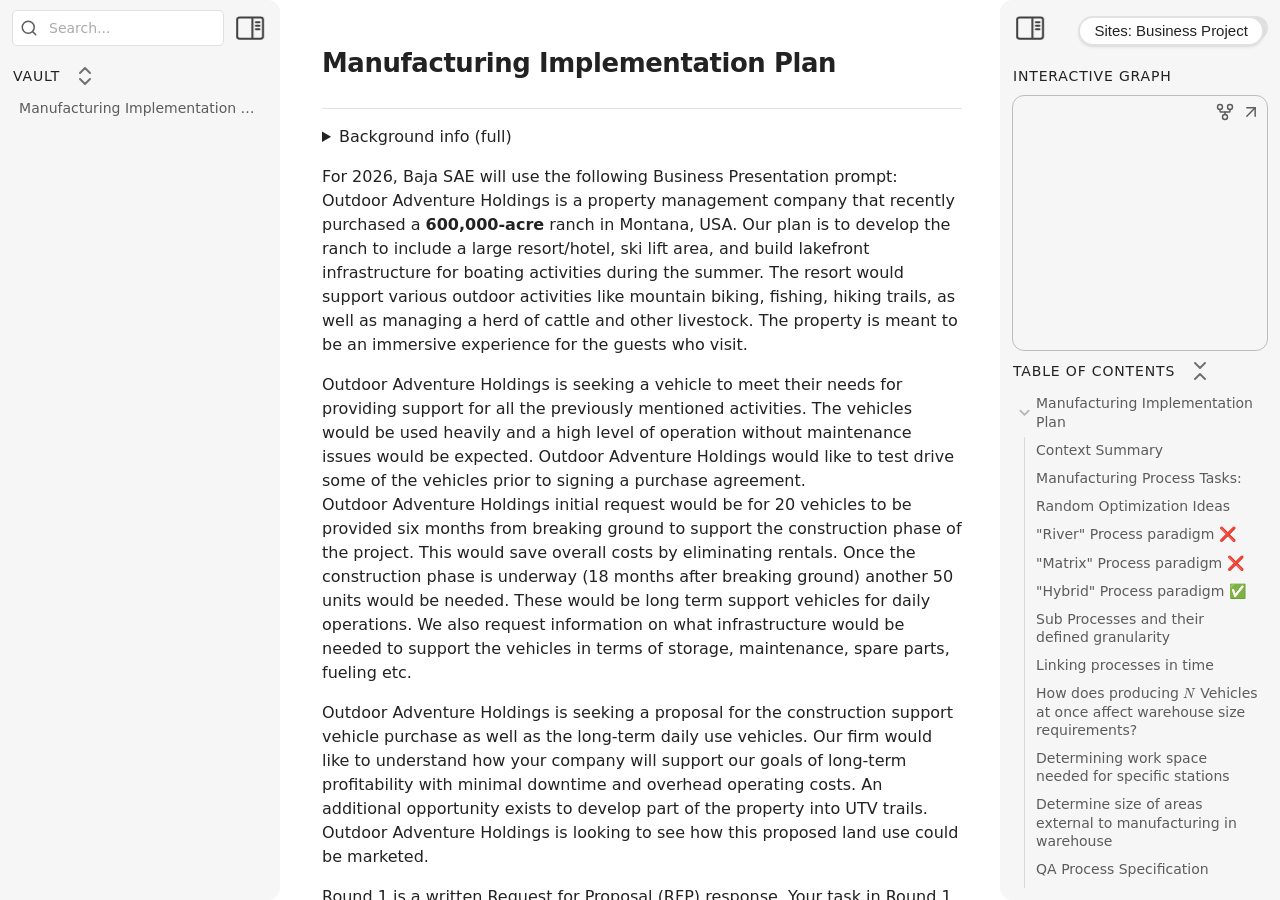
==== commit 759b1329: "add wrapper site functionality" ====
--- a/Baja/Business Project/manufacturing-implementation-plan.html
+++ b/Baja/Business Project/manufacturing-implementation-plan.html
@@ -135,4 +135,4 @@
 			<div class="graph-icon graph-global" role="button" aria-label="Global Graph" data-tooltip-position="top"><svg xmlns="http://www.w3.org/2000/svg" width="24" height="24" viewBox="0 0 24 24" fill="none" stroke="currentColor" stroke-width="2" stroke-linecap="round" stroke-linejoin="round" class="svg-icon lucide-git-fork"><circle cx="12" cy="18" r="3"></circle><circle cx="6" cy="6" r="3"></circle><circle cx="18" cy="6" r="3"></circle><path d="M18 9v2c0 .6-.4 1-1 1H7c-.6 0-1-.4-1-1V9"></path><path d="M12 12v3"></path></svg></div>
 			<canvas id="graph-canvas" class="hide" width="512px" height="512px"></canvas>
 		</div>
-		</div></div><div id="outline" class=" tree-container"><div class="feature-header"><div class="feature-title">Table Of Contents</div><button class="clickable-icon nav-action-button tree-collapse-all" aria-label="Collapse All"><svg xmlns="http://www.w3.org/2000/svg" width="24" height="24" viewBox="0 0 24 24" fill="none" stroke="currentColor" stroke-width="2" stroke-linecap="round" stroke-linejoin="round"></svg></button></div><div class="tree-item mod-collapsible" data-depth="1"><a class="tree-item-self is-clickable mod-collapsible" href="manufacturing-implementation-plan.html#Manufacturing_Implementation_Plan_0" data-path="#Manufacturing_Implementation_Plan_0"><div class="tree-item-icon collapse-icon"><svg xmlns="http://www.w3.org/2000/svg" width="24" height="24" viewBox="0 0 24 24" fill="none" stroke="currentColor" stroke-width="2" stroke-linecap="round" stroke-linejoin="round" class="svg-icon right-triangle"><path d="M3 8L12 17L21 8"></path></svg></div><div class="tree-item-inner heading-link" heading-name="Manufacturing Implementation Plan">Manufacturing Implementation Plan</div></a><div class="tree-item-children"><div class="tree-item" data-depth="3"><a class="tree-item-self is-clickable" href="manufacturing-implementation-plan.html#Context_Summary_0" data-path="#Context_Summary_0"><div class="tree-item-inner heading-link" heading-name="Context Summary">Context Summary</div></a><div class="tree-item-children"></div></div><div class="tree-item" data-depth="3"><a class="tree-item-self is-clickable" href="manufacturing-implementation-plan.html#Manufacturing_Process_Tasks_0" data-path="#Manufacturing_Process_Tasks_0"><div class="tree-item-inner heading-link" heading-name="Manufacturing Process Tasks:">Manufacturing Process Tasks:</div></a><div class="tree-item-children"></div></div><div class="tree-item" data-depth="3"><a class="tree-item-self is-clickable" href="manufacturing-implementation-plan.html#Random_Optimization_Ideas_0" data-path="#Random_Optimization_Ideas_0"><div class="tree-item-inner heading-link" heading-name="Random Optimization Ideas">Random Optimization Ideas</div></a><div class="tree-item-children"></div></div><div class="tree-item" data-depth="4"><a class="tree-item-self is-clickable" href="manufacturing-implementation-plan.html#&quot;River&quot;_Process_paradigm_❌_0" data-path="#&quot;River&quot;_Process_paradigm_❌_0"><div class="tree-item-inner heading-link" heading-name="&quot;River&quot; Process paradigm ❌">"River" Process paradigm ❌</div></a><div class="tree-item-children"></div></div><div class="tree-item" data-depth="4"><a class="tree-item-self is-clickable" href="manufacturing-implementation-plan.html#&quot;Matrix&quot;_Process_paradigm_❌_0" data-path="#&quot;Matrix&quot;_Process_paradigm_❌_0"><div class="tree-item-inner heading-link" heading-name="&quot;Matrix&quot; Process paradigm ❌">"Matrix" Process paradigm ❌</div></a><div class="tree-item-children"></div></div><div class="tree-item" data-depth="4"><a class="tree-item-self is-clickable" href="manufacturing-implementation-plan.html#&quot;Hybrid&quot;_Process_paradigm_✅_0" data-path="#&quot;Hybrid&quot;_Process_paradigm_✅_0"><div class="tree-item-inner heading-link" heading-name="&quot;Hybrid&quot; Process paradigm ✅">"Hybrid" Process paradigm ✅</div></a><div class="tree-item-children"></div></div><div class="tree-item" data-depth="3"><a class="tree-item-self is-clickable" href="manufacturing-implementation-plan.html#Sub_Processes_and_their_defined_granularity_0" data-path="#Sub_Processes_and_their_defined_granularity_0"><div class="tree-item-inner heading-link" heading-name="Sub Processes and their defined granularity">Sub Processes and their defined granularity</div></a><div class="tree-item-children"></div></div><div class="tree-item" data-depth="3"><a class="tree-item-self is-clickable" href="manufacturing-implementation-plan.html#Linking_processes_in_time_0" data-path="#Linking_processes_in_time_0"><div class="tree-item-inner heading-link" heading-name="Linking processes in time">Linking processes in time</div></a><div class="tree-item-children"></div></div><div class="tree-item" data-depth="3"><a class="tree-item-self is-clickable" href="manufacturing-implementation-plan.html#How_does_producing_$N$_Vehicles_at_once_affect_warehouse_size_requirements?_0" data-path="#How_does_producing_$N$_Vehicles_at_once_affect_warehouse_size_requirements?_0"><div class="tree-item-inner heading-link" heading-name="How does producing $N$ Vehicles at once affect warehouse size requirements?"><p dir="auto">How does producing <span class="math math-inline is-loaded"><mjx-container class="MathJax" jax="CHTML"><mjx-math class="MJX-TEX"><mjx-mi class="mjx-i"><mjx-c class="mjx-c1D441 TEX-I"></mjx-c></mjx-mi></mjx-math></mjx-container></span> Vehicles at once affect warehouse size requirements?</p></div></a><div class="tree-item-children"></div></div><div class="tree-item" data-depth="4"><a class="tree-item-self is-clickable" href="manufacturing-implementation-plan.html#Determining_work_space_needed_for_specific_stations_0" data-path="#Determining_work_space_needed_for_specific_stations_0"><div class="tree-item-inner heading-link" heading-name="Determining work space needed for specific stations">Determining work space needed for specific stations</div></a><div class="tree-item-children"></div></div><div class="tree-item" data-depth="4"><a class="tree-item-self is-clickable" href="manufacturing-implementation-plan.html#Determine_size_of_areas_external_to_manufacturing_in_warehouse_0" data-path="#Determine_size_of_areas_external_to_manufacturing_in_warehouse_0"><div class="tree-item-inner heading-link" heading-name="Determine size of areas external to manufacturing in warehouse">Determine size of areas external to manufacturing in warehouse</div></a><div class="tree-item-children"></div></div><div class="tree-item" data-depth="3"><a class="tree-item-self is-clickable" href="manufacturing-implementation-plan.html#QA_Process_Specification_0" data-path="#QA_Process_Specification_0"><div class="tree-item-inner heading-link" heading-name="QA Process Specification">QA Process Specification</div></a><div class="tree-item-children"></div></div><div class="tree-item" data-depth="3"><a class="tree-item-self is-clickable" href="manufacturing-implementation-plan.html#Arranging_Processes_and_Spaces_0" data-path="#Arranging_Processes_and_Spaces_0"><div class="tree-item-inner heading-link" heading-name="Arranging Processes and Spaces">Arranging Processes and Spaces</div></a><div class="tree-item-children"></div></div><div class="tree-item" data-depth="4"><a class="tree-item-self is-clickable" href="manufacturing-implementation-plan.html#Determine_size_and_additional_process_spec_of_other_areas_0" data-path="#Determine_size_and_additional_process_spec_of_other_areas_0"><div class="tree-item-inner heading-link" heading-name="Determine size and additional process spec of other areas">Determine size and additional process spec of other areas</div></a><div class="tree-item-children"></div></div><div class="tree-item" data-depth="4"><a class="tree-item-self is-clickable" href="manufacturing-implementation-plan.html#Specify_Dual_Processes_(processes_with_client_and_warehouse_component)_0" data-path="#Specify_Dual_Processes_(processes_with_client_and_warehouse_component)_0"><div class="tree-item-inner heading-link" heading-name="Specify Dual Processes (processes with client and warehouse component)">Specify Dual Processes (processes with client and warehouse component)</div></a><div class="tree-item-children"></div></div><div class="tree-item" data-depth="3"><a class="tree-item-self is-clickable" href="manufacturing-implementation-plan.html#Long_Term_Profitability_Summary_0" data-path="#Long_Term_Profitability_Summary_0"><div class="tree-item-inner heading-link" heading-name="Long Term Profitability Summary">Long Term Profitability Summary</div></a><div class="tree-item-children"></div></div><div class="tree-item" data-depth="3"><a class="tree-item-self is-clickable" href="manufacturing-implementation-plan.html#Additional_Opportunity_Execution_Plan_0" data-path="#Additional_Opportunity_Execution_Plan_0"><div class="tree-item-inner heading-link" heading-name="Additional Opportunity Execution Plan">Additional Opportunity Execution Plan</div></a><div class="tree-item-children"></div></div></div></div></div></div></div><script defer="">let rs = document.querySelector("#right-sidebar"); rs.classList.toggle("is-collapsed", window.innerWidth < 768); rs.style.setProperty("--sidebar-width", localStorage.getItem("sidebar-right-width"));</script></div></div></div></div></body></html>+		</div></div><div id="outline" class=" tree-container"><div class="feature-header"><div class="feature-title">Table Of Contents</div><button class="clickable-icon nav-action-button tree-collapse-all" aria-label="Collapse All"><svg xmlns="http://www.w3.org/2000/svg" width="24" height="24" viewBox="0 0 24 24" fill="none" stroke="currentColor" stroke-width="2" stroke-linecap="round" stroke-linejoin="round"></svg></button></div><div class="tree-item mod-collapsible" data-depth="1"><a class="tree-item-self is-clickable mod-collapsible" href="manufacturing-implementation-plan.html#Manufacturing_Implementation_Plan_0" data-path="#Manufacturing_Implementation_Plan_0"><div class="tree-item-icon collapse-icon"><svg xmlns="http://www.w3.org/2000/svg" width="24" height="24" viewBox="0 0 24 24" fill="none" stroke="currentColor" stroke-width="2" stroke-linecap="round" stroke-linejoin="round" class="svg-icon right-triangle"><path d="M3 8L12 17L21 8"></path></svg></div><div class="tree-item-inner heading-link" heading-name="Manufacturing Implementation Plan">Manufacturing Implementation Plan</div></a><div class="tree-item-children"><div class="tree-item" data-depth="3"><a class="tree-item-self is-clickable" href="manufacturing-implementation-plan.html#Context_Summary_0" data-path="#Context_Summary_0"><div class="tree-item-inner heading-link" heading-name="Context Summary">Context Summary</div></a><div class="tree-item-children"></div></div><div class="tree-item" data-depth="3"><a class="tree-item-self is-clickable" href="manufacturing-implementation-plan.html#Manufacturing_Process_Tasks_0" data-path="#Manufacturing_Process_Tasks_0"><div class="tree-item-inner heading-link" heading-name="Manufacturing Process Tasks:">Manufacturing Process Tasks:</div></a><div class="tree-item-children"></div></div><div class="tree-item" data-depth="3"><a class="tree-item-self is-clickable" href="manufacturing-implementation-plan.html#Random_Optimization_Ideas_0" data-path="#Random_Optimization_Ideas_0"><div class="tree-item-inner heading-link" heading-name="Random Optimization Ideas">Random Optimization Ideas</div></a><div class="tree-item-children"></div></div><div class="tree-item" data-depth="4"><a class="tree-item-self is-clickable" href="manufacturing-implementation-plan.html#&quot;River&quot;_Process_paradigm_❌_0" data-path="#&quot;River&quot;_Process_paradigm_❌_0"><div class="tree-item-inner heading-link" heading-name="&quot;River&quot; Process paradigm ❌">"River" Process paradigm ❌</div></a><div class="tree-item-children"></div></div><div class="tree-item" data-depth="4"><a class="tree-item-self is-clickable" href="manufacturing-implementation-plan.html#&quot;Matrix&quot;_Process_paradigm_❌_0" data-path="#&quot;Matrix&quot;_Process_paradigm_❌_0"><div class="tree-item-inner heading-link" heading-name="&quot;Matrix&quot; Process paradigm ❌">"Matrix" Process paradigm ❌</div></a><div class="tree-item-children"></div></div><div class="tree-item" data-depth="4"><a class="tree-item-self is-clickable" href="manufacturing-implementation-plan.html#&quot;Hybrid&quot;_Process_paradigm_✅_0" data-path="#&quot;Hybrid&quot;_Process_paradigm_✅_0"><div class="tree-item-inner heading-link" heading-name="&quot;Hybrid&quot; Process paradigm ✅">"Hybrid" Process paradigm ✅</div></a><div class="tree-item-children"></div></div><div class="tree-item" data-depth="3"><a class="tree-item-self is-clickable" href="manufacturing-implementation-plan.html#Sub_Processes_and_their_defined_granularity_0" data-path="#Sub_Processes_and_their_defined_granularity_0"><div class="tree-item-inner heading-link" heading-name="Sub Processes and their defined granularity">Sub Processes and their defined granularity</div></a><div class="tree-item-children"></div></div><div class="tree-item" data-depth="3"><a class="tree-item-self is-clickable" href="manufacturing-implementation-plan.html#Linking_processes_in_time_0" data-path="#Linking_processes_in_time_0"><div class="tree-item-inner heading-link" heading-name="Linking processes in time">Linking processes in time</div></a><div class="tree-item-children"></div></div><div class="tree-item" data-depth="3"><a class="tree-item-self is-clickable" href="manufacturing-implementation-plan.html#How_does_producing_$N$_Vehicles_at_once_affect_warehouse_size_requirements?_0" data-path="#How_does_producing_$N$_Vehicles_at_once_affect_warehouse_size_requirements?_0"><div class="tree-item-inner heading-link" heading-name="How does producing $N$ Vehicles at once affect warehouse size requirements?"><p dir="auto">How does producing <span class="math math-inline is-loaded"><mjx-container class="MathJax" jax="CHTML"><mjx-math class="MJX-TEX"><mjx-mi class="mjx-i"><mjx-c class="mjx-c1D441 TEX-I"></mjx-c></mjx-mi></mjx-math></mjx-container></span> Vehicles at once affect warehouse size requirements?</p></div></a><div class="tree-item-children"></div></div><div class="tree-item" data-depth="4"><a class="tree-item-self is-clickable" href="manufacturing-implementation-plan.html#Determining_work_space_needed_for_specific_stations_0" data-path="#Determining_work_space_needed_for_specific_stations_0"><div class="tree-item-inner heading-link" heading-name="Determining work space needed for specific stations">Determining work space needed for specific stations</div></a><div class="tree-item-children"></div></div><div class="tree-item" data-depth="4"><a class="tree-item-self is-clickable" href="manufacturing-implementation-plan.html#Determine_size_of_areas_external_to_manufacturing_in_warehouse_0" data-path="#Determine_size_of_areas_external_to_manufacturing_in_warehouse_0"><div class="tree-item-inner heading-link" heading-name="Determine size of areas external to manufacturing in warehouse">Determine size of areas external to manufacturing in warehouse</div></a><div class="tree-item-children"></div></div><div class="tree-item" data-depth="3"><a class="tree-item-self is-clickable" href="manufacturing-implementation-plan.html#QA_Process_Specification_0" data-path="#QA_Process_Specification_0"><div class="tree-item-inner heading-link" heading-name="QA Process Specification">QA Process Specification</div></a><div class="tree-item-children"></div></div><div class="tree-item" data-depth="3"><a class="tree-item-self is-clickable" href="manufacturing-implementation-plan.html#Arranging_Processes_and_Spaces_0" data-path="#Arranging_Processes_and_Spaces_0"><div class="tree-item-inner heading-link" heading-name="Arranging Processes and Spaces">Arranging Processes and Spaces</div></a><div class="tree-item-children"></div></div><div class="tree-item" data-depth="4"><a class="tree-item-self is-clickable" href="manufacturing-implementation-plan.html#Determine_size_and_additional_process_spec_of_other_areas_0" data-path="#Determine_size_and_additional_process_spec_of_other_areas_0"><div class="tree-item-inner heading-link" heading-name="Determine size and additional process spec of other areas">Determine size and additional process spec of other areas</div></a><div class="tree-item-children"></div></div><div class="tree-item" data-depth="4"><a class="tree-item-self is-clickable" href="manufacturing-implementation-plan.html#Specify_Dual_Processes_(processes_with_client_and_warehouse_component)_0" data-path="#Specify_Dual_Processes_(processes_with_client_and_warehouse_component)_0"><div class="tree-item-inner heading-link" heading-name="Specify Dual Processes (processes with client and warehouse component)">Specify Dual Processes (processes with client and warehouse component)</div></a><div class="tree-item-children"></div></div><div class="tree-item" data-depth="3"><a class="tree-item-self is-clickable" href="manufacturing-implementation-plan.html#Long_Term_Profitability_Summary_0" data-path="#Long_Term_Profitability_Summary_0"><div class="tree-item-inner heading-link" heading-name="Long Term Profitability Summary">Long Term Profitability Summary</div></a><div class="tree-item-children"></div></div><div class="tree-item" data-depth="3"><a class="tree-item-self is-clickable" href="manufacturing-implementation-plan.html#Additional_Opportunity_Execution_Plan_0" data-path="#Additional_Opportunity_Execution_Plan_0"><div class="tree-item-inner heading-link" heading-name="Additional Opportunity Execution Plan">Additional Opportunity Execution Plan</div></a><div class="tree-item-children"></div></div></div></div></div></div></div><script defer="">let rs = document.querySelector("#right-sidebar"); rs.classList.toggle("is-collapsed", window.innerWidth < 768); rs.style.setProperty("--sidebar-width", localStorage.getItem("sidebar-right-width"));</script></div></div></div></div><!-- vault-wrapper:start --><script defer src="../../assets/wrapper.js" data-wrapper-root="../.."></script><!-- vault-wrapper:end --></body></html>
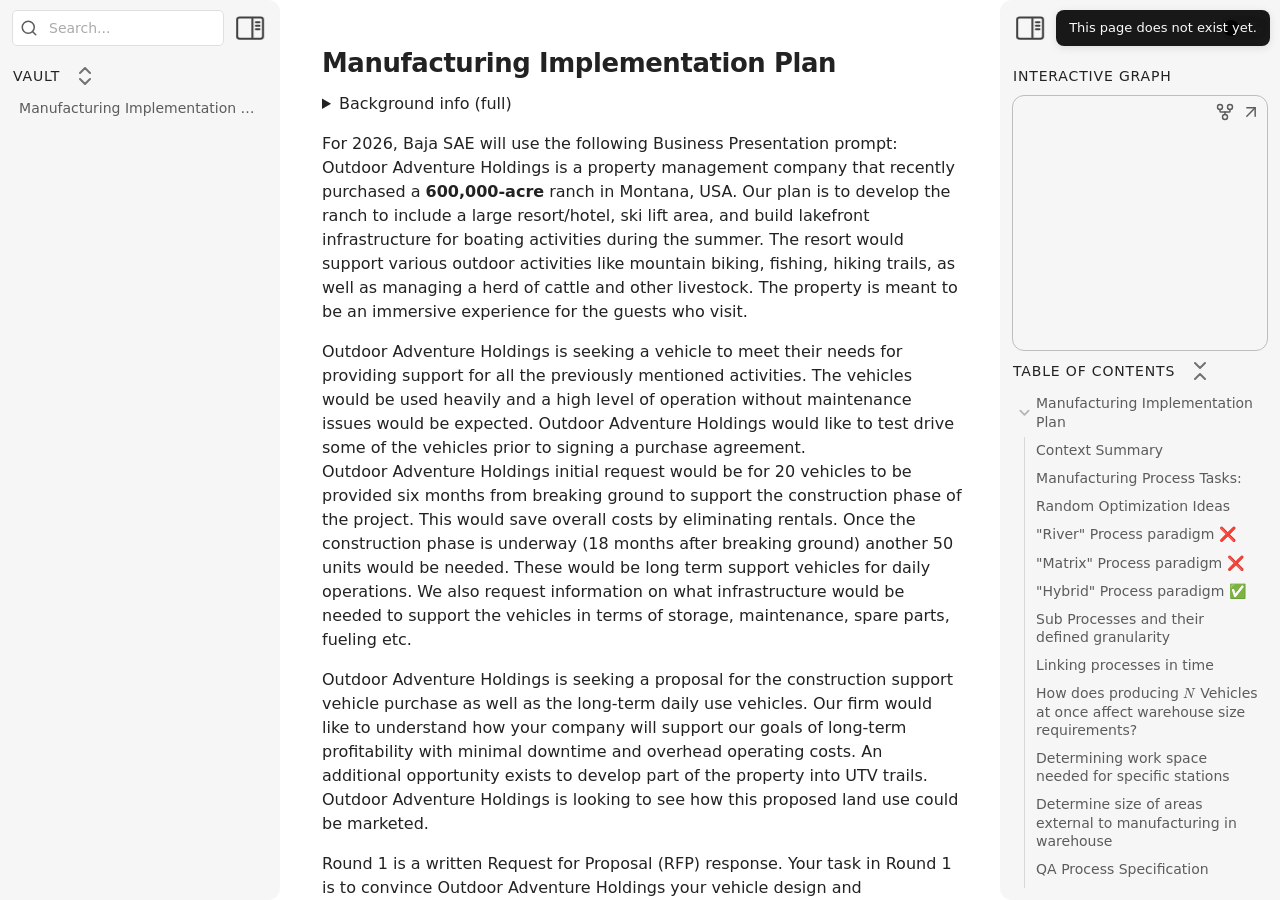
==== commit d1e407b3: "Fix nested wrapper/export routing" ====
--- a/Baja/Business Project/manufacturing-implementation-plan.html
+++ b/Baja/Business Project/manufacturing-implementation-plan.html
@@ -1,12 +1,12 @@
 <!DOCTYPE html> <html lang="en"><head>
 <title>Manufacturing Implementation Plan</title>
-<base href=".">
-<meta name="pathname" content="manufacturing-implementation-plan.html">
+<base href="./">
+<meta name="pathname" content="Baja/Business Project/manufacturing-implementation-plan.html">
 <meta name="description" content="Vault - Manufacturing Implementation Plan">
 <meta property="og:title" content="Manufacturing Implementation Plan">
 <meta property="og:description" content="Vault - Manufacturing Implementation Plan">
 <meta property="og:type" content="website">
-<meta property="og:url" content="manufacturing-implementation-plan.html">
+<meta property="og:url" content="Baja/Business Project/manufacturing-implementation-plan.html">
 <meta property="og:image" content="undefined">
 <meta charset="UTF-8"><meta property="og:site_name" content="Vault"><meta name="viewport" content="width=device-width, initial-scale=1.0, user-scalable=yes, minimum-scale=1.0, maximum-scale=5.0"><link rel="alternate" type="application/rss+xml" title="RSS Feed" href="site-lib/rss.xml"><script async="" id="webpage-script" src="site-lib/scripts/webpage.js" onload="this.onload=null;this.setAttribute(&quot;loaded&quot;, &quot;true&quot;)"></script><script async="" id="graph-wasm-script" src="site-lib/scripts/graph-wasm.js" onload="this.onload=null;this.setAttribute(&quot;loaded&quot;, &quot;true&quot;)"></script><script async="" id="graph-render-worker-script" src="site-lib/scripts/graph-render-worker.js" onload="this.onload=null;this.setAttribute(&quot;loaded&quot;, &quot;true&quot;)"></script><link rel="icon" href="site-lib/media/favicon.png"><link rel="stylesheet" href="site-lib/styles/obsidian.css"><link rel="preload" href="site-lib/styles/global-variable-styles.css" as="style" onload="this.onload=null;this.rel='stylesheet'"><noscript><link rel="stylesheet" href="site-lib/styles/global-variable-styles.css"></noscript><link rel="preload" href="site-lib/styles/main-styles.css" as="style" onload="this.onload=null;this.rel='stylesheet'"><noscript><link rel="stylesheet" href="site-lib/styles/main-styles.css"></noscript><style>body{--line-width:40em;--line-width-adaptive:40em;--file-line-width:40em;--sidebar-width:min(20em, 80vw);--collapse-arrow-size:11px;--tree-vertical-spacing:1.3em;--sidebar-margin:12px}:root{background-color:#202124}.sidebar{height:100%;font-size:14px;z-index:10;min-width:calc(var(--sidebar-width) + var(--divider-width-hover));max-width:calc(var(--sidebar-width) + var(--divider-width-hover));position:relative;overflow:hidden;overflow:clip;transition:min-width ease-in-out,max-width ease-in-out;transition-duration:.2s;contain:size}#left-sidebar{left:0}#right-sidebar{right:0}.sidebar.is-collapsed{min-width:0;max-width:0}.sidebar.floating{position:absolute}.sidebar .leaf-content{height:100%;min-width:calc(var(--sidebar-width) - var(--divider-width-hover));top:0;padding:var(--sidebar-margin);padding-top:4em;line-height:var(--line-height-tight);background-color:var(--background-secondary);transition:background-color,border-right,border-left,box-shadow;transition-duration:var(--color-fade-speed);transition-timing-function:ease-in-out;position:absolute;display:flex;flex-direction:column}.sidebar:not(.is-collapsed) .leaf-content{min-width:calc(max(100%,var(--sidebar-width)) - 3px);max-width:calc(max(100%,var(--sidebar-width)) - 3px)}#left-sidebar-content{left:0;border-top-right-radius:var(--radius-l);border-bottom-right-radius:var(--radius-l)}#right-sidebar-content{right:0;border-top-left-radius:var(--radius-l);border-bottom-left-radius:var(--radius-l)}.sidebar #left-sidebar-content,.sidebar #right-sidebar-content{contain:none!important;container-type:normal!important;animation:none!important}.sidebar:has(.leaf-content:empty):has(.topbar-content:empty){display:none}.sidebar-topbar{height:calc(2.3em + 2 * var(--sidebar-margin));width:var(--sidebar-width);padding:var(--sidebar-margin);z-index:1;position:fixed;display:flex;align-items:center;transition:width ease-in-out;transition-duration:inherit}.sidebar.is-collapsed .sidebar-topbar{width:calc(2.3em + var(--sidebar-margin) * 2)}.sidebar .sidebar-topbar.is-collapsed{width:0}#left-sidebar .sidebar-topbar{left:0;flex-direction:row;border-top-right-radius:var(--radius-l)}#right-sidebar .sidebar-topbar{right:0;flex-direction:row-reverse;border-top-left-radius:var(--radius-l)}#left-sidebar .topbar-content{margin-right:calc(2.3em + var(--sidebar-margin));flex-direction:row}#right-sidebar .topbar-content{margin-left:calc(2.3em + var(--sidebar-margin));flex-direction:row-reverse}.topbar-content{overflow:hidden visible;overflow:clip visible;width:100%;height:100%;display:flex;align-items:center;transition:inherit}.sidebar.is-collapsed .topbar-content{width:0;transition:inherit}.clickable-icon.sidebar-collapse-icon{background-color:transparent;color:var(--icon-color-focused);padding:2px!important;margin:0!important;height:100%!important;width:2.3em!important;margin-inline:0.14em!important;position:absolute}#left-sidebar .clickable-icon.sidebar-collapse-icon{transform:rotateY(180deg);right:var(--sidebar-margin)}#right-sidebar .clickable-icon.sidebar-collapse-icon{transform:rotateY(180deg);left:var(--sidebar-margin)}.clickable-icon.sidebar-collapse-icon svg.svg-icon{width:100%;height:100%}.feature-title{margin-left:1px;text-transform:uppercase;letter-spacing:.06em;margin-top:.75em;margin-bottom:.75em}.feature-header{display:flex;align-items:center;padding-top:0;font-size:1em;padding-left:0}body.floating-sidebars .sidebar{position:absolute}body{transition:background-color var(--color-fade-speed) ease-in-out}#navbar:not(:empty){display:flex;align-items:center;justify-content:space-between;padding:.5em 1em;width:100%}#main{display:flex;flex-direction:column;height:100%;width:100%;align-items:stretch;justify-content:center}#main-horizontal{display:flex;flex-direction:row;flex-grow:1;width:100%;align-items:stretch;justify-content:center}#center-content{flex-basis:100%;max-width:100%;width:100%;height:100%;display:flex;flex-direction:column;align-items:center;transition:opacity .2s ease-in-out;contain:inline-size}.hide{opacity:0!important;transition:opacity .2s ease-in-out;pointer-events:none}#center-content>.obsidian-document{padding-left:2em;padding-right:1em;margin-bottom:0;width:100%;width:-webkit-fill-available;width:-moz-available;width:fill-available;transition:background-color var(--color-fade-speed) ease-in-out;border-top-right-radius:var(--window-radius,var(--radius-m));border-top-left-radius:var(--window-radius,var(--radius-m));overflow-x:hidden!important;overflow-y:auto!important;display:flex!important;flex-direction:column!important;align-items:center!important;contain:inline-size}body #center-content>.obsidian-document>.markdown-preview-sizer{padding-bottom:80vh;width:100%;max-width:var(--line-width);flex-basis:var(--line-width);transition:background-color var(--color-fade-speed) ease-in-out;contain:inline-size}#center-content>.obsidian-document>div{width:100%!important;transition:background-color var(--color-fade-speed) ease-in-out;contain:inline-size}#center-content>.obsidian-document:not([data-type=markdown]).embed{display:flex;padding:1em;height:100%;width:100%;align-items:center;justify-content:center}#center-content>.obsidian-document:not([data-type=markdown]).embed>*{max-width:100%;max-height:100%;object-fit:contain}:not(h1,h2,h3,h4,h5,h6,li):has(> :is(.math,table)){overflow-x:auto!important}#center-content>.obsidian-document:not([data-type=markdown]){overflow-x:auto;contain:content;padding:0;margin:0;height:100%}.obsidian-document[data-type=attachment]{display:flex;flex-direction:column;align-items:center;justify-content:center;height:100%;width:100%}.obsidian-document[data-type=attachment]>*{outline:0;border:none;box-shadow:none}.obsidian-document[data-type=attachment] :is(img){max-width:90%;max-height:90%;object-fit:contain}.obsidian-document[data-type=attachment]>:is(audio){width:100%;max-width:min(90%,var(--line-width))}.obsidian-document[data-type=attachment]>:is(embed,iframe,video){width:100%;height:100%;max-width:100%;max-height:100%;object-fit:contain}.canvas-wrapper>:is(.header,.footer){z-index:100;position:absolute;display:flex;justify-content:center;flex-direction:column;width:100%;align-items:center}.scroll-highlight{position:absolute;width:100%;height:100%;pointer-events:none;z-index:1000;background-color:hsla(var(--color-accent-hsl),.25);opacity:0;padding:1em;inset:50%;translate:-50% -50%;border-radius:var(--radius-s)}</style><script defer="">async function loadIncludes(){let e=document.querySelectorAll("link[itemprop='include']");for(const t of e){let e=t.getAttribute("href");try{let o="";if(e.startsWith("https:")||e.startsWith("http:")||"file:"!=window.location.protocol){const n=await fetch(e);if(!n.ok){console.log("Could not include file: "+e),t?.remove();continue}o=await n.text()}else{const t=document.getElementById(btoa(encodeURI(e)));if(t){const e=JSON.parse(decodeURI(atob(t.getAttribute("value")??"")));o=e?.data??""}}let n=document.createRange().createContextualFragment(o);t.before(n),t.remove(),console.log("Included text: "+o),console.log("Included file: "+e)}catch(o){t?.remove(),console.log("Could not include file: "+e,o);continue}}}document.addEventListener("DOMContentLoaded",(()=>{loadIncludes()}));let isFileProtocol="file:"==location.protocol;function waitLoadScripts(e,t){let o=e.map((e=>document.getElementById(e+"-script")));!function e(n){let l=o[n],c=n+1;l?(l&&"true"!=l.getAttribute("loaded")||n<o.length&&e(c),n<o.length&&l.addEventListener("load",(()=>e(c)))):n<o.length?e(c):t()}(0)}</script></head><body class="publish css-settings-manager styled-scrollbars show-inline-title show-ribbon is-focused"><script defer="">let theme=localStorage.getItem("theme")||(window.matchMedia("(prefers-color-scheme: dark)").matches?"dark":"light");"dark"==theme?(document.body.classList.add("theme-dark"),document.body.classList.remove("theme-light")):(document.body.classList.add("theme-light"),document.body.classList.remove("theme-dark")),window.innerWidth<480?document.body.classList.add("is-phone"):window.innerWidth<768?document.body.classList.add("is-tablet"):window.innerWidth<1024?document.body.classList.add("is-small-screen"):document.body.classList.add("is-large-screen")</script><div class="parsed-feature-container" style="display: contents;"><link itemprop="include" href="site-lib/html/custom-head-content-content.html"></div><div id="main"><div id="navbar"></div><div id="main-horizontal"><div id="left-content" class="leaf" style="--sidebar-width: var(--sidebar-width-left);"><div id="left-sidebar" class="sidebar"><div class="sidebar-handle"></div><div class="sidebar-topbar"><div class="topbar-content"><div id="search-container"><div id="search-wrapper"><input enterkeyhint="search" type="search" spellcheck="false" placeholder="Search..."><div aria-label="Clear search" id="search-clear-button"></div></div></div></div><div class="clickable-icon sidebar-collapse-icon"><svg xmlns="http://www.w3.org/2000/svg" width="100%" height="100%" viewBox="0 0 24 24" fill="none" stroke="currentColor" stroke-width="3" stroke-linecap="round" stroke-linejoin="round" class="svg-icon"><path d="M21 3H3C1.89543 3 1 3.89543 1 5V19C1 20.1046 1.89543 21 3 21H21C22.1046 21 23 20.1046 23 19V5C23 3.89543 22.1046 3 21 3Z"></path><path d="M10 4V20"></path><path d="M4 7H7"></path><path d="M4 10H7"></path><path d="M4 13H7"></path></svg></div></div><div class="sidebar-content-wrapper"><div id="left-sidebar-content" class="leaf-content"><link itemprop="include" href="site-lib/html/file-tree-content.html"></div></div><script defer="">let ls = document.querySelector("#left-sidebar"); ls.classList.toggle("is-collapsed", window.innerWidth < 768); ls.style.setProperty("--sidebar-width", localStorage.getItem("sidebar-left-width"));</script></div></div><div id="center-content" class="leaf"><div class="obsidian-document markdown-preview-view markdown-rendered node-insert-event is-readable-line-width allow-fold-headings allow-fold-lists show-indentation-guide show-properties" data-type="markdown"><style id="MJX-CHTML-styles">mjx-container[jax=CHTML]{line-height:0}mjx-container [space="1"]{margin-left:.111em}mjx-container [space="2"]{margin-left:.167em}mjx-container [space="3"]{margin-left:.222em}mjx-container [space="4"]{margin-left:.278em}mjx-container [space="5"]{margin-left:.333em}mjx-container [rspace="1"]{margin-right:.111em}mjx-container [rspace="2"]{margin-right:.167em}mjx-container [rspace="3"]{margin-right:.222em}mjx-container [rspace="4"]{margin-right:.278em}mjx-container [rspace="5"]{margin-right:.333em}mjx-container [size="s"]{font-size:70.7%}mjx-container [size=ss]{font-size:50%}mjx-container [size=Tn]{font-size:60%}mjx-container [size=sm]{font-size:85%}mjx-container [size=lg]{font-size:120%}mjx-container [size=Lg]{font-size:144%}mjx-container [size=LG]{font-size:173%}mjx-container [size=hg]{font-size:207%}mjx-container [size=HG]{font-size:249%}mjx-container [width=full]{width:100%}mjx-box{display:inline-block}mjx-block{display:block}mjx-itable{display:inline-table}mjx-row{display:table-row}mjx-row>*{display:table-cell}mjx-mtext{display:inline-block}mjx-mstyle{display:inline-block}mjx-merror{display:inline-block;color:red;background-color:#ff0}mjx-mphantom{visibility:hidden}mjx-assistive-mml{top:0;left:0;clip:rect(1px,1px,1px,1px);user-select:none;position:absolute!important;padding:1px 0 0!important;border:0!important;display:block!important;width:auto!important;overflow:hidden!important}mjx-assistive-mml[display=block]{width:100%!important}mjx-math{display:inline-block;text-align:left;line-height:0;text-indent:0;font-style:normal;font-weight:400;font-size:100%;letter-spacing:normal;border-collapse:collapse;overflow-wrap:normal;word-spacing:normal;white-space:nowrap;direction:ltr;padding:1px 0}mjx-container[jax=CHTML][display=true]{display:block;text-align:center;margin:1em 0}mjx-container[jax=CHTML][display=true][width=full]{display:flex}mjx-container[jax=CHTML][display=true] mjx-math{padding:0}mjx-container[jax=CHTML][justify=left]{text-align:left}mjx-container[jax=CHTML][justify=right]{text-align:right}mjx-mi{display:inline-block;text-align:left}mjx-c{display:inline-block}mjx-utext{display:inline-block;padding:.75em 0 .2em}mjx-c::before{display:block;width:0}.MJX-TEX{font-family:MJXZERO,MJXTEX}.TEX-B{font-family:MJXZERO,MJXTEX-B}.TEX-I{font-family:MJXZERO,MJXTEX-I}.TEX-MI{font-family:MJXZERO,MJXTEX-MI}.TEX-BI{font-family:MJXZERO,MJXTEX-BI}.TEX-S1{font-family:MJXZERO,MJXTEX-S1}.TEX-S2{font-family:MJXZERO,MJXTEX-S2}.TEX-S3{font-family:MJXZERO,MJXTEX-S3}.TEX-S4{font-family:MJXZERO,MJXTEX-S4}.TEX-A{font-family:MJXZERO,MJXTEX-A}.TEX-C{font-family:MJXZERO,MJXTEX-C}.TEX-CB{font-family:MJXZERO,MJXTEX-CB}.TEX-FR{font-family:MJXZERO,MJXTEX-FR}.TEX-FRB{font-family:MJXZERO,MJXTEX-FRB}.TEX-SS{font-family:MJXZERO,MJXTEX-SS}.TEX-SSB{font-family:MJXZERO,MJXTEX-SSB}.TEX-SSI{font-family:MJXZERO,MJXTEX-SSI}.TEX-SC{font-family:MJXZERO,MJXTEX-SC}.TEX-T{font-family:MJXZERO,MJXTEX-T}.TEX-V{font-family:MJXZERO,MJXTEX-V}.TEX-VB{font-family:MJXZERO,MJXTEX-VB}mjx-stretchy-h mjx-c,mjx-stretchy-v mjx-c{font-family:MJXZERO,MJXTEX-S1,MJXTEX-S4,MJXTEX,MJXTEX-A!important}@font-face{font-family:MJXZERO;src:url("site-lib/fonts/mathjax_zero.woff") format("woff")}@font-face{font-family:MJXTEX;src:url("site-lib/fonts/mathjax_main-regular.woff") format("woff")}@font-face{font-family:MJXTEX-B;src:url("site-lib/fonts/mathjax_main-bold.woff") format("woff")}@font-face{font-family:MJXTEX-I;src:url("site-lib/fonts/mathjax_math-italic.woff") format("woff")}@font-face{font-family:MJXTEX-MI;src:url("site-lib/fonts/mathjax_main-italic.woff") format("woff")}@font-face{font-family:MJXTEX-BI;src:url("site-lib/fonts/mathjax_math-bolditalic.woff") format("woff")}@font-face{font-family:MJXTEX-S1;src:url("site-lib/fonts/mathjax_size1-regular.woff") format("woff")}@font-face{font-family:MJXTEX-S2;src:url("site-lib/fonts/mathjax_size2-regular.woff") format("woff")}@font-face{font-family:MJXTEX-S3;src:url("site-lib/fonts/mathjax_size3-regular.woff") format("woff")}@font-face{font-family:MJXTEX-S4;src:url("site-lib/fonts/mathjax_size4-regular.woff") format("woff")}@font-face{font-family:MJXTEX-A;src:url("site-lib/fonts/mathjax_ams-regular.woff") format("woff")}@font-face{font-family:MJXTEX-C;src:url("site-lib/fonts/mathjax_calligraphic-regular.woff") format("woff")}@font-face{font-family:MJXTEX-CB;src:url("site-lib/fonts/mathjax_calligraphic-bold.woff") format("woff")}@font-face{font-family:MJXTEX-FR;src:url("site-lib/fonts/mathjax_fraktur-regular.woff") format("woff")}@font-face{font-family:MJXTEX-FRB;src:url("site-lib/fonts/mathjax_fraktur-bold.woff") format("woff")}@font-face{font-family:MJXTEX-SS;src:url("site-lib/fonts/mathjax_sansserif-regular.woff") format("woff")}@font-face{font-family:MJXTEX-SSB;src:url("site-lib/fonts/mathjax_sansserif-bold.woff") format("woff")}@font-face{font-family:MJXTEX-SSI;src:url("site-lib/fonts/mathjax_sansserif-italic.woff") format("woff")}@font-face{font-family:MJXTEX-SC;src:url("site-lib/fonts/mathjax_script-regular.woff") format("woff")}@font-face{font-family:MJXTEX-T;src:url("site-lib/fonts/mathjax_typewriter-regular.woff") format("woff")}@font-face{font-family:MJXTEX-V;src:url("site-lib/fonts/mathjax_vector-regular.woff") format("woff")}@font-face{font-family:MJXTEX-VB;src:url("site-lib/fonts/mathjax_vector-bold.woff") format("woff")}mjx-c.mjx-c1D443.TEX-I::before{padding:.683em .751em 0 0;content:"P"}mjx-c.mjx-c1D441.TEX-I::before{padding:.683em .888em 0 0;content:"N"}</style><div class="markdown-preview-sizer markdown-preview-section"><div class="header"><h1 class="page-title heading inline-title" id="Manufacturing_Implementation_Plan_0">Manufacturing Implementation Plan</h1><div class="data-bar"></div></div><div class="markdown-preview-pusher" style="width: 1px; height: 0.1px; margin-bottom: 0px;"></div><div class="el-details"><details>
   <summary>Background info (full)</summary>
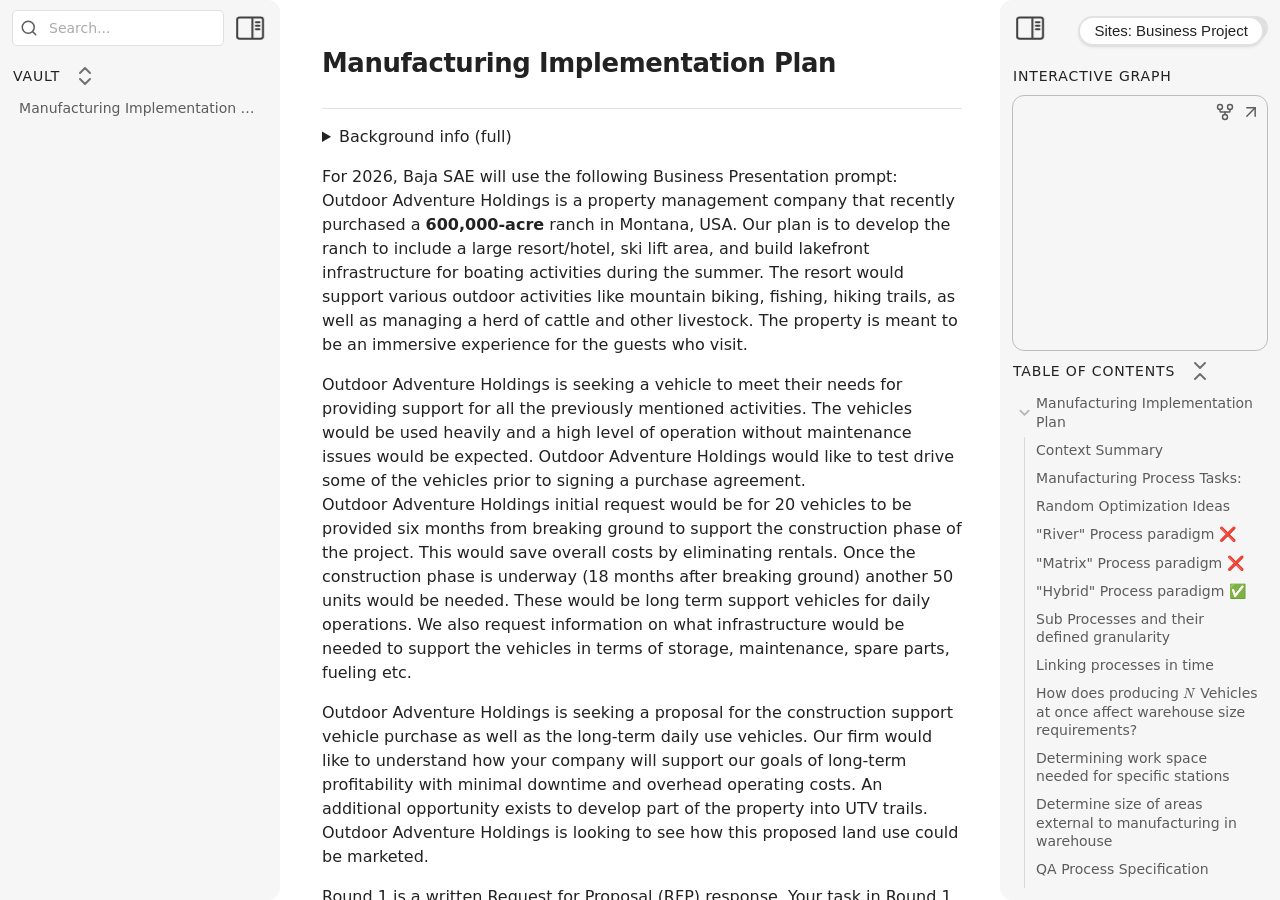
==== commit 42bfedfc: "fix manifest gen" ====
--- a/Baja/Business Project/manufacturing-implementation-plan.html
+++ b/Baja/Business Project/manufacturing-implementation-plan.html
@@ -1,14 +1,14 @@
 <!DOCTYPE html> <html lang="en"><head>
 <title>Manufacturing Implementation Plan</title>
-<base href="./">
-<meta name="pathname" content="Baja/Business Project/manufacturing-implementation-plan.html">
+<base href=".">
+<meta name="pathname" content="manufacturing-implementation-plan.html">
 <meta name="description" content="Vault - Manufacturing Implementation Plan">
 <meta property="og:title" content="Manufacturing Implementation Plan">
 <meta property="og:description" content="Vault - Manufacturing Implementation Plan">
 <meta property="og:type" content="website">
-<meta property="og:url" content="Baja/Business Project/manufacturing-implementation-plan.html">
+<meta property="og:url" content="manufacturing-implementation-plan.html">
 <meta property="og:image" content="undefined">
-<meta charset="UTF-8"><meta property="og:site_name" content="Vault"><meta name="viewport" content="width=device-width, initial-scale=1.0, user-scalable=yes, minimum-scale=1.0, maximum-scale=5.0"><link rel="alternate" type="application/rss+xml" title="RSS Feed" href="site-lib/rss.xml"><script async="" id="webpage-script" src="site-lib/scripts/webpage.js" onload="this.onload=null;this.setAttribute(&quot;loaded&quot;, &quot;true&quot;)"></script><script async="" id="graph-wasm-script" src="site-lib/scripts/graph-wasm.js" onload="this.onload=null;this.setAttribute(&quot;loaded&quot;, &quot;true&quot;)"></script><script async="" id="graph-render-worker-script" src="site-lib/scripts/graph-render-worker.js" onload="this.onload=null;this.setAttribute(&quot;loaded&quot;, &quot;true&quot;)"></script><link rel="icon" href="site-lib/media/favicon.png"><link rel="stylesheet" href="site-lib/styles/obsidian.css"><link rel="preload" href="site-lib/styles/global-variable-styles.css" as="style" onload="this.onload=null;this.rel='stylesheet'"><noscript><link rel="stylesheet" href="site-lib/styles/global-variable-styles.css"></noscript><link rel="preload" href="site-lib/styles/main-styles.css" as="style" onload="this.onload=null;this.rel='stylesheet'"><noscript><link rel="stylesheet" href="site-lib/styles/main-styles.css"></noscript><style>body{--line-width:40em;--line-width-adaptive:40em;--file-line-width:40em;--sidebar-width:min(20em, 80vw);--collapse-arrow-size:11px;--tree-vertical-spacing:1.3em;--sidebar-margin:12px}:root{background-color:#202124}.sidebar{height:100%;font-size:14px;z-index:10;min-width:calc(var(--sidebar-width) + var(--divider-width-hover));max-width:calc(var(--sidebar-width) + var(--divider-width-hover));position:relative;overflow:hidden;overflow:clip;transition:min-width ease-in-out,max-width ease-in-out;transition-duration:.2s;contain:size}#left-sidebar{left:0}#right-sidebar{right:0}.sidebar.is-collapsed{min-width:0;max-width:0}.sidebar.floating{position:absolute}.sidebar .leaf-content{height:100%;min-width:calc(var(--sidebar-width) - var(--divider-width-hover));top:0;padding:var(--sidebar-margin);padding-top:4em;line-height:var(--line-height-tight);background-color:var(--background-secondary);transition:background-color,border-right,border-left,box-shadow;transition-duration:var(--color-fade-speed);transition-timing-function:ease-in-out;position:absolute;display:flex;flex-direction:column}.sidebar:not(.is-collapsed) .leaf-content{min-width:calc(max(100%,var(--sidebar-width)) - 3px);max-width:calc(max(100%,var(--sidebar-width)) - 3px)}#left-sidebar-content{left:0;border-top-right-radius:var(--radius-l);border-bottom-right-radius:var(--radius-l)}#right-sidebar-content{right:0;border-top-left-radius:var(--radius-l);border-bottom-left-radius:var(--radius-l)}.sidebar #left-sidebar-content,.sidebar #right-sidebar-content{contain:none!important;container-type:normal!important;animation:none!important}.sidebar:has(.leaf-content:empty):has(.topbar-content:empty){display:none}.sidebar-topbar{height:calc(2.3em + 2 * var(--sidebar-margin));width:var(--sidebar-width);padding:var(--sidebar-margin);z-index:1;position:fixed;display:flex;align-items:center;transition:width ease-in-out;transition-duration:inherit}.sidebar.is-collapsed .sidebar-topbar{width:calc(2.3em + var(--sidebar-margin) * 2)}.sidebar .sidebar-topbar.is-collapsed{width:0}#left-sidebar .sidebar-topbar{left:0;flex-direction:row;border-top-right-radius:var(--radius-l)}#right-sidebar .sidebar-topbar{right:0;flex-direction:row-reverse;border-top-left-radius:var(--radius-l)}#left-sidebar .topbar-content{margin-right:calc(2.3em + var(--sidebar-margin));flex-direction:row}#right-sidebar .topbar-content{margin-left:calc(2.3em + var(--sidebar-margin));flex-direction:row-reverse}.topbar-content{overflow:hidden visible;overflow:clip visible;width:100%;height:100%;display:flex;align-items:center;transition:inherit}.sidebar.is-collapsed .topbar-content{width:0;transition:inherit}.clickable-icon.sidebar-collapse-icon{background-color:transparent;color:var(--icon-color-focused);padding:2px!important;margin:0!important;height:100%!important;width:2.3em!important;margin-inline:0.14em!important;position:absolute}#left-sidebar .clickable-icon.sidebar-collapse-icon{transform:rotateY(180deg);right:var(--sidebar-margin)}#right-sidebar .clickable-icon.sidebar-collapse-icon{transform:rotateY(180deg);left:var(--sidebar-margin)}.clickable-icon.sidebar-collapse-icon svg.svg-icon{width:100%;height:100%}.feature-title{margin-left:1px;text-transform:uppercase;letter-spacing:.06em;margin-top:.75em;margin-bottom:.75em}.feature-header{display:flex;align-items:center;padding-top:0;font-size:1em;padding-left:0}body.floating-sidebars .sidebar{position:absolute}body{transition:background-color var(--color-fade-speed) ease-in-out}#navbar:not(:empty){display:flex;align-items:center;justify-content:space-between;padding:.5em 1em;width:100%}#main{display:flex;flex-direction:column;height:100%;width:100%;align-items:stretch;justify-content:center}#main-horizontal{display:flex;flex-direction:row;flex-grow:1;width:100%;align-items:stretch;justify-content:center}#center-content{flex-basis:100%;max-width:100%;width:100%;height:100%;display:flex;flex-direction:column;align-items:center;transition:opacity .2s ease-in-out;contain:inline-size}.hide{opacity:0!important;transition:opacity .2s ease-in-out;pointer-events:none}#center-content>.obsidian-document{padding-left:2em;padding-right:1em;margin-bottom:0;width:100%;width:-webkit-fill-available;width:-moz-available;width:fill-available;transition:background-color var(--color-fade-speed) ease-in-out;border-top-right-radius:var(--window-radius,var(--radius-m));border-top-left-radius:var(--window-radius,var(--radius-m));overflow-x:hidden!important;overflow-y:auto!important;display:flex!important;flex-direction:column!important;align-items:center!important;contain:inline-size}body #center-content>.obsidian-document>.markdown-preview-sizer{padding-bottom:80vh;width:100%;max-width:var(--line-width);flex-basis:var(--line-width);transition:background-color var(--color-fade-speed) ease-in-out;contain:inline-size}#center-content>.obsidian-document>div{width:100%!important;transition:background-color var(--color-fade-speed) ease-in-out;contain:inline-size}#center-content>.obsidian-document:not([data-type=markdown]).embed{display:flex;padding:1em;height:100%;width:100%;align-items:center;justify-content:center}#center-content>.obsidian-document:not([data-type=markdown]).embed>*{max-width:100%;max-height:100%;object-fit:contain}:not(h1,h2,h3,h4,h5,h6,li):has(> :is(.math,table)){overflow-x:auto!important}#center-content>.obsidian-document:not([data-type=markdown]){overflow-x:auto;contain:content;padding:0;margin:0;height:100%}.obsidian-document[data-type=attachment]{display:flex;flex-direction:column;align-items:center;justify-content:center;height:100%;width:100%}.obsidian-document[data-type=attachment]>*{outline:0;border:none;box-shadow:none}.obsidian-document[data-type=attachment] :is(img){max-width:90%;max-height:90%;object-fit:contain}.obsidian-document[data-type=attachment]>:is(audio){width:100%;max-width:min(90%,var(--line-width))}.obsidian-document[data-type=attachment]>:is(embed,iframe,video){width:100%;height:100%;max-width:100%;max-height:100%;object-fit:contain}.canvas-wrapper>:is(.header,.footer){z-index:100;position:absolute;display:flex;justify-content:center;flex-direction:column;width:100%;align-items:center}.scroll-highlight{position:absolute;width:100%;height:100%;pointer-events:none;z-index:1000;background-color:hsla(var(--color-accent-hsl),.25);opacity:0;padding:1em;inset:50%;translate:-50% -50%;border-radius:var(--radius-s)}</style><script defer="">async function loadIncludes(){let e=document.querySelectorAll("link[itemprop='include']");for(const t of e){let e=t.getAttribute("href");try{let o="";if(e.startsWith("https:")||e.startsWith("http:")||"file:"!=window.location.protocol){const n=await fetch(e);if(!n.ok){console.log("Could not include file: "+e),t?.remove();continue}o=await n.text()}else{const t=document.getElementById(btoa(encodeURI(e)));if(t){const e=JSON.parse(decodeURI(atob(t.getAttribute("value")??"")));o=e?.data??""}}let n=document.createRange().createContextualFragment(o);t.before(n),t.remove(),console.log("Included text: "+o),console.log("Included file: "+e)}catch(o){t?.remove(),console.log("Could not include file: "+e,o);continue}}}document.addEventListener("DOMContentLoaded",(()=>{loadIncludes()}));let isFileProtocol="file:"==location.protocol;function waitLoadScripts(e,t){let o=e.map((e=>document.getElementById(e+"-script")));!function e(n){let l=o[n],c=n+1;l?(l&&"true"!=l.getAttribute("loaded")||n<o.length&&e(c),n<o.length&&l.addEventListener("load",(()=>e(c)))):n<o.length?e(c):t()}(0)}</script></head><body class="publish css-settings-manager styled-scrollbars show-inline-title show-ribbon is-focused"><script defer="">let theme=localStorage.getItem("theme")||(window.matchMedia("(prefers-color-scheme: dark)").matches?"dark":"light");"dark"==theme?(document.body.classList.add("theme-dark"),document.body.classList.remove("theme-light")):(document.body.classList.add("theme-light"),document.body.classList.remove("theme-dark")),window.innerWidth<480?document.body.classList.add("is-phone"):window.innerWidth<768?document.body.classList.add("is-tablet"):window.innerWidth<1024?document.body.classList.add("is-small-screen"):document.body.classList.add("is-large-screen")</script><div class="parsed-feature-container" style="display: contents;"><link itemprop="include" href="site-lib/html/custom-head-content-content.html"></div><div id="main"><div id="navbar"></div><div id="main-horizontal"><div id="left-content" class="leaf" style="--sidebar-width: var(--sidebar-width-left);"><div id="left-sidebar" class="sidebar"><div class="sidebar-handle"></div><div class="sidebar-topbar"><div class="topbar-content"><div id="search-container"><div id="search-wrapper"><input enterkeyhint="search" type="search" spellcheck="false" placeholder="Search..."><div aria-label="Clear search" id="search-clear-button"></div></div></div></div><div class="clickable-icon sidebar-collapse-icon"><svg xmlns="http://www.w3.org/2000/svg" width="100%" height="100%" viewBox="0 0 24 24" fill="none" stroke="currentColor" stroke-width="3" stroke-linecap="round" stroke-linejoin="round" class="svg-icon"><path d="M21 3H3C1.89543 3 1 3.89543 1 5V19C1 20.1046 1.89543 21 3 21H21C22.1046 21 23 20.1046 23 19V5C23 3.89543 22.1046 3 21 3Z"></path><path d="M10 4V20"></path><path d="M4 7H7"></path><path d="M4 10H7"></path><path d="M4 13H7"></path></svg></div></div><div class="sidebar-content-wrapper"><div id="left-sidebar-content" class="leaf-content"><link itemprop="include" href="site-lib/html/file-tree-content.html"></div></div><script defer="">let ls = document.querySelector("#left-sidebar"); ls.classList.toggle("is-collapsed", window.innerWidth < 768); ls.style.setProperty("--sidebar-width", localStorage.getItem("sidebar-left-width"));</script></div></div><div id="center-content" class="leaf"><div class="obsidian-document markdown-preview-view markdown-rendered node-insert-event is-readable-line-width allow-fold-headings allow-fold-lists show-indentation-guide show-properties" data-type="markdown"><style id="MJX-CHTML-styles">mjx-container[jax=CHTML]{line-height:0}mjx-container [space="1"]{margin-left:.111em}mjx-container [space="2"]{margin-left:.167em}mjx-container [space="3"]{margin-left:.222em}mjx-container [space="4"]{margin-left:.278em}mjx-container [space="5"]{margin-left:.333em}mjx-container [rspace="1"]{margin-right:.111em}mjx-container [rspace="2"]{margin-right:.167em}mjx-container [rspace="3"]{margin-right:.222em}mjx-container [rspace="4"]{margin-right:.278em}mjx-container [rspace="5"]{margin-right:.333em}mjx-container [size="s"]{font-size:70.7%}mjx-container [size=ss]{font-size:50%}mjx-container [size=Tn]{font-size:60%}mjx-container [size=sm]{font-size:85%}mjx-container [size=lg]{font-size:120%}mjx-container [size=Lg]{font-size:144%}mjx-container [size=LG]{font-size:173%}mjx-container [size=hg]{font-size:207%}mjx-container [size=HG]{font-size:249%}mjx-container [width=full]{width:100%}mjx-box{display:inline-block}mjx-block{display:block}mjx-itable{display:inline-table}mjx-row{display:table-row}mjx-row>*{display:table-cell}mjx-mtext{display:inline-block}mjx-mstyle{display:inline-block}mjx-merror{display:inline-block;color:red;background-color:#ff0}mjx-mphantom{visibility:hidden}mjx-assistive-mml{top:0;left:0;clip:rect(1px,1px,1px,1px);user-select:none;position:absolute!important;padding:1px 0 0!important;border:0!important;display:block!important;width:auto!important;overflow:hidden!important}mjx-assistive-mml[display=block]{width:100%!important}mjx-math{display:inline-block;text-align:left;line-height:0;text-indent:0;font-style:normal;font-weight:400;font-size:100%;letter-spacing:normal;border-collapse:collapse;overflow-wrap:normal;word-spacing:normal;white-space:nowrap;direction:ltr;padding:1px 0}mjx-container[jax=CHTML][display=true]{display:block;text-align:center;margin:1em 0}mjx-container[jax=CHTML][display=true][width=full]{display:flex}mjx-container[jax=CHTML][display=true] mjx-math{padding:0}mjx-container[jax=CHTML][justify=left]{text-align:left}mjx-container[jax=CHTML][justify=right]{text-align:right}mjx-mi{display:inline-block;text-align:left}mjx-c{display:inline-block}mjx-utext{display:inline-block;padding:.75em 0 .2em}mjx-c::before{display:block;width:0}.MJX-TEX{font-family:MJXZERO,MJXTEX}.TEX-B{font-family:MJXZERO,MJXTEX-B}.TEX-I{font-family:MJXZERO,MJXTEX-I}.TEX-MI{font-family:MJXZERO,MJXTEX-MI}.TEX-BI{font-family:MJXZERO,MJXTEX-BI}.TEX-S1{font-family:MJXZERO,MJXTEX-S1}.TEX-S2{font-family:MJXZERO,MJXTEX-S2}.TEX-S3{font-family:MJXZERO,MJXTEX-S3}.TEX-S4{font-family:MJXZERO,MJXTEX-S4}.TEX-A{font-family:MJXZERO,MJXTEX-A}.TEX-C{font-family:MJXZERO,MJXTEX-C}.TEX-CB{font-family:MJXZERO,MJXTEX-CB}.TEX-FR{font-family:MJXZERO,MJXTEX-FR}.TEX-FRB{font-family:MJXZERO,MJXTEX-FRB}.TEX-SS{font-family:MJXZERO,MJXTEX-SS}.TEX-SSB{font-family:MJXZERO,MJXTEX-SSB}.TEX-SSI{font-family:MJXZERO,MJXTEX-SSI}.TEX-SC{font-family:MJXZERO,MJXTEX-SC}.TEX-T{font-family:MJXZERO,MJXTEX-T}.TEX-V{font-family:MJXZERO,MJXTEX-V}.TEX-VB{font-family:MJXZERO,MJXTEX-VB}mjx-stretchy-h mjx-c,mjx-stretchy-v mjx-c{font-family:MJXZERO,MJXTEX-S1,MJXTEX-S4,MJXTEX,MJXTEX-A!important}@font-face{font-family:MJXZERO;src:url("site-lib/fonts/mathjax_zero.woff") format("woff")}@font-face{font-family:MJXTEX;src:url("site-lib/fonts/mathjax_main-regular.woff") format("woff")}@font-face{font-family:MJXTEX-B;src:url("site-lib/fonts/mathjax_main-bold.woff") format("woff")}@font-face{font-family:MJXTEX-I;src:url("site-lib/fonts/mathjax_math-italic.woff") format("woff")}@font-face{font-family:MJXTEX-MI;src:url("site-lib/fonts/mathjax_main-italic.woff") format("woff")}@font-face{font-family:MJXTEX-BI;src:url("site-lib/fonts/mathjax_math-bolditalic.woff") format("woff")}@font-face{font-family:MJXTEX-S1;src:url("site-lib/fonts/mathjax_size1-regular.woff") format("woff")}@font-face{font-family:MJXTEX-S2;src:url("site-lib/fonts/mathjax_size2-regular.woff") format("woff")}@font-face{font-family:MJXTEX-S3;src:url("site-lib/fonts/mathjax_size3-regular.woff") format("woff")}@font-face{font-family:MJXTEX-S4;src:url("site-lib/fonts/mathjax_size4-regular.woff") format("woff")}@font-face{font-family:MJXTEX-A;src:url("site-lib/fonts/mathjax_ams-regular.woff") format("woff")}@font-face{font-family:MJXTEX-C;src:url("site-lib/fonts/mathjax_calligraphic-regular.woff") format("woff")}@font-face{font-family:MJXTEX-CB;src:url("site-lib/fonts/mathjax_calligraphic-bold.woff") format("woff")}@font-face{font-family:MJXTEX-FR;src:url("site-lib/fonts/mathjax_fraktur-regular.woff") format("woff")}@font-face{font-family:MJXTEX-FRB;src:url("site-lib/fonts/mathjax_fraktur-bold.woff") format("woff")}@font-face{font-family:MJXTEX-SS;src:url("site-lib/fonts/mathjax_sansserif-regular.woff") format("woff")}@font-face{font-family:MJXTEX-SSB;src:url("site-lib/fonts/mathjax_sansserif-bold.woff") format("woff")}@font-face{font-family:MJXTEX-SSI;src:url("site-lib/fonts/mathjax_sansserif-italic.woff") format("woff")}@font-face{font-family:MJXTEX-SC;src:url("site-lib/fonts/mathjax_script-regular.woff") format("woff")}@font-face{font-family:MJXTEX-T;src:url("site-lib/fonts/mathjax_typewriter-regular.woff") format("woff")}@font-face{font-family:MJXTEX-V;src:url("site-lib/fonts/mathjax_vector-regular.woff") format("woff")}@font-face{font-family:MJXTEX-VB;src:url("site-lib/fonts/mathjax_vector-bold.woff") format("woff")}mjx-c.mjx-c1D443.TEX-I::before{padding:.683em .751em 0 0;content:"P"}mjx-c.mjx-c1D441.TEX-I::before{padding:.683em .888em 0 0;content:"N"}</style><div class="markdown-preview-sizer markdown-preview-section"><div class="header"><h1 class="page-title heading inline-title" id="Manufacturing_Implementation_Plan_0">Manufacturing Implementation Plan</h1><div class="data-bar"></div></div><div class="markdown-preview-pusher" style="width: 1px; height: 0.1px; margin-bottom: 0px;"></div><div class="el-details"><details>
+<meta charset="UTF-8"><meta property="og:site_name" content="Vault"><meta name="viewport" content="width=device-width, initial-scale=1.0, user-scalable=yes, minimum-scale=1.0, maximum-scale=5.0"><link rel="alternate" type="application/rss+xml" title="RSS Feed" href="site-lib/rss.xml"><script async="" id="webpage-script" src="site-lib/scripts/webpage.js" onload="this.onload=null;this.setAttribute(&quot;loaded&quot;, &quot;true&quot;)"></script><script async="" id="graph-wasm-script" src="site-lib/scripts/graph-wasm.js" onload="this.onload=null;this.setAttribute(&quot;loaded&quot;, &quot;true&quot;)"></script><script async="" id="graph-render-worker-script" src="site-lib/scripts/graph-render-worker.js" onload="this.onload=null;this.setAttribute(&quot;loaded&quot;, &quot;true&quot;)"></script><link rel="icon" href="site-lib/media/favicon.png"><link rel="stylesheet" href="site-lib/styles/obsidian.css"><link rel="preload" href="site-lib/styles/global-variable-styles.css" as="style" onload="this.onload=null;this.rel='stylesheet'"><noscript><link rel="stylesheet" href="site-lib/styles/global-variable-styles.css"></noscript><link rel="preload" href="site-lib/styles/main-styles.css" as="style" onload="this.onload=null;this.rel='stylesheet'"><noscript><link rel="stylesheet" href="site-lib/styles/main-styles.css"></noscript><style>body{--line-width:40em;--line-width-adaptive:40em;--file-line-width:40em;--sidebar-width:min(20em, 80vw);--collapse-arrow-size:11px;--tree-vertical-spacing:1.3em;--sidebar-margin:12px}:root{background-color:#202124}.sidebar{height:100%;font-size:14px;z-index:10;min-width:calc(var(--sidebar-width) + var(--divider-width-hover));max-width:calc(var(--sidebar-width) + var(--divider-width-hover));position:relative;overflow:hidden;overflow:clip;transition:min-width ease-in-out,max-width ease-in-out;transition-duration:.2s;contain:size}#left-sidebar{left:0}#right-sidebar{right:0}.sidebar.is-collapsed{min-width:0;max-width:0}.sidebar.floating{position:absolute}.sidebar .leaf-content{height:100%;min-width:calc(var(--sidebar-width) - var(--divider-width-hover));top:0;padding:var(--sidebar-margin);padding-top:4em;line-height:var(--line-height-tight);background-color:var(--background-secondary);transition:background-color,border-right,border-left,box-shadow;transition-duration:var(--color-fade-speed);transition-timing-function:ease-in-out;position:absolute;display:flex;flex-direction:column}.sidebar:not(.is-collapsed) .leaf-content{min-width:calc(max(100%,var(--sidebar-width)) - 3px);max-width:calc(max(100%,var(--sidebar-width)) - 3px)}#left-sidebar-content{left:0;border-top-right-radius:var(--radius-l);border-bottom-right-radius:var(--radius-l)}#right-sidebar-content{right:0;border-top-left-radius:var(--radius-l);border-bottom-left-radius:var(--radius-l)}.sidebar #left-sidebar-content,.sidebar #right-sidebar-content{contain:none!important;container-type:normal!important;animation:none!important}.sidebar:has(.leaf-content:empty):has(.topbar-content:empty){display:none}.sidebar-topbar{height:calc(2.3em + 2 * var(--sidebar-margin));width:var(--sidebar-width);padding:var(--sidebar-margin);z-index:1;position:fixed;display:flex;align-items:center;transition:width ease-in-out;transition-duration:inherit}.sidebar.is-collapsed .sidebar-topbar{width:calc(2.3em + var(--sidebar-margin) * 2)}.sidebar .sidebar-topbar.is-collapsed{width:0}#left-sidebar .sidebar-topbar{left:0;flex-direction:row;border-top-right-radius:var(--radius-l)}#right-sidebar .sidebar-topbar{right:0;flex-direction:row-reverse;border-top-left-radius:var(--radius-l)}#left-sidebar .topbar-content{margin-right:calc(2.3em + var(--sidebar-margin));flex-direction:row}#right-sidebar .topbar-content{margin-left:calc(2.3em + var(--sidebar-margin));flex-direction:row-reverse}.topbar-content{overflow:hidden visible;overflow:clip visible;width:100%;height:100%;display:flex;align-items:center;transition:inherit}.sidebar.is-collapsed .topbar-content{width:0;transition:inherit}.clickable-icon.sidebar-collapse-icon{background-color:transparent;color:var(--icon-color-focused);padding:2px!important;margin:0!important;height:100%!important;width:2.3em!important;margin-inline:0.14em!important;position:absolute}#left-sidebar .clickable-icon.sidebar-collapse-icon{transform:rotateY(180deg);right:var(--sidebar-margin)}#right-sidebar .clickable-icon.sidebar-collapse-icon{transform:rotateY(180deg);left:var(--sidebar-margin)}.clickable-icon.sidebar-collapse-icon svg.svg-icon{width:100%;height:100%}.feature-title{margin-left:1px;text-transform:uppercase;letter-spacing:.06em;margin-top:.75em;margin-bottom:.75em}.feature-header{display:flex;align-items:center;padding-top:0;font-size:1em;padding-left:0}body.floating-sidebars .sidebar{position:absolute}body{transition:background-color var(--color-fade-speed) ease-in-out}#navbar:not(:empty){display:flex;align-items:center;justify-content:space-between;padding:.5em 1em;width:100%}#main{display:flex;flex-direction:column;height:100%;width:100%;align-items:stretch;justify-content:center}#main-horizontal{display:flex;flex-direction:row;flex-grow:1;width:100%;align-items:stretch;justify-content:center}#center-content{flex-basis:100%;max-width:100%;width:100%;height:100%;display:flex;flex-direction:column;align-items:center;transition:opacity .2s ease-in-out;contain:inline-size}.hide{opacity:0!important;transition:opacity .2s ease-in-out;pointer-events:none}#center-content>.obsidian-document{padding-left:2em;padding-right:1em;margin-bottom:0;width:100%;width:-webkit-fill-available;width:-moz-available;width:fill-available;transition:background-color var(--color-fade-speed) ease-in-out;border-top-right-radius:var(--window-radius,var(--radius-m));border-top-left-radius:var(--window-radius,var(--radius-m));overflow-x:hidden!important;overflow-y:auto!important;display:flex!important;flex-direction:column!important;align-items:center!important;contain:inline-size}body #center-content>.obsidian-document>.markdown-preview-sizer{padding-bottom:80vh;width:100%;max-width:var(--line-width);flex-basis:var(--line-width);transition:background-color var(--color-fade-speed) ease-in-out;contain:inline-size}#center-content>.obsidian-document>div{width:100%!important;transition:background-color var(--color-fade-speed) ease-in-out;contain:inline-size}#center-content>.obsidian-document:not([data-type=markdown]).embed{display:flex;padding:1em;height:100%;width:100%;align-items:center;justify-content:center}#center-content>.obsidian-document:not([data-type=markdown]).embed>*{max-width:100%;max-height:100%;object-fit:contain}:not(h1,h2,h3,h4,h5,h6,li):has(> :is(.math,table)){overflow-x:auto!important}#center-content>.obsidian-document:not([data-type=markdown]){overflow-x:auto;contain:content;padding:0;margin:0;height:100%}.obsidian-document[data-type=attachment]{display:flex;flex-direction:column;align-items:center;justify-content:center;height:100%;width:100%}.obsidian-document[data-type=attachment]>*{outline:0;border:none;box-shadow:none}.obsidian-document[data-type=attachment] :is(img){max-width:90%;max-height:90%;object-fit:contain}.obsidian-document[data-type=attachment]>:is(audio){width:100%;max-width:min(90%,var(--line-width))}.obsidian-document[data-type=attachment]>:is(embed,iframe,video){width:100%;height:100%;max-width:100%;max-height:100%;object-fit:contain}.canvas-wrapper>:is(.header,.footer){z-index:100;position:absolute;display:flex;justify-content:center;flex-direction:column;width:100%;align-items:center}.scroll-highlight{position:absolute;width:100%;height:100%;pointer-events:none;z-index:1000;background-color:hsla(var(--color-accent-hsl),.25);opacity:0;padding:1em;inset:50%;translate:-50% -50%;border-radius:var(--radius-s)}</style><script defer="">async function loadIncludes(){let e=document.querySelectorAll("link[itemprop='include']");for(const t of e){let e=t.getAttribute("href");try{let o="";if(e.startsWith("https:")||e.startsWith("http:")||"file:"!=window.location.protocol){const n=await fetch(e);if(!n.ok){console.log("Could not include file: "+e),t?.remove();continue}o=await n.text()}else{const t=document.getElementById(btoa(encodeURI(e)));if(t){const e=JSON.parse(decodeURI(atob(t.getAttribute("value")??"")));o=e?.data??""}}let n=document.createRange().createContextualFragment(o);t.before(n),t.remove(),console.log("Included text: "+o),console.log("Included file: "+e)}catch(o){t?.remove(),console.log("Could not include file: "+e,o);continue}}}document.addEventListener("DOMContentLoaded",(()=>{loadIncludes()}));let isFileProtocol="file:"==location.protocol;function waitLoadScripts(e,t){let o=e.map((e=>document.getElementById(e+"-script")));!function e(n){let l=o[n],c=n+1;l?(l&&"true"!=l.getAttribute("loaded")||n<o.length&&e(c),n<o.length&&l.addEventListener("load",(()=>e(c)))):n<o.length?e(c):t()}(0)}</script></head><body class="publish css-settings-manager styled-scrollbars show-inline-title show-ribbon is-focused"><script defer="">let theme=localStorage.getItem("theme")||(window.matchMedia("(prefers-color-scheme: dark)").matches?"dark":"light");"dark"==theme?(document.body.classList.add("theme-dark"),document.body.classList.remove("theme-light")):(document.body.classList.add("theme-light"),document.body.classList.remove("theme-dark")),window.innerWidth<480?document.body.classList.add("is-phone"):window.innerWidth<768?document.body.classList.add("is-tablet"):window.innerWidth<1024?document.body.classList.add("is-small-screen"):document.body.classList.add("is-large-screen")</script><div class="parsed-feature-container" style="display: contents;"><link itemprop="include" href="site-lib/html/custom-head-content-content.html"></div><div id="main"><div id="navbar"></div><div id="main-horizontal"><div id="left-content" class="leaf" style="--sidebar-width: var(--sidebar-width-left);"><div id="left-sidebar" class="sidebar"><div class="sidebar-handle"></div><div class="sidebar-topbar"><div class="topbar-content"><div id="search-container"><div id="search-wrapper"><input enterkeyhint="search" type="search" spellcheck="false" placeholder="Search..."><div aria-label="Clear search" id="search-clear-button"></div></div></div></div><div class="clickable-icon sidebar-collapse-icon"><svg xmlns="http://www.w3.org/2000/svg" width="100%" height="100%" viewBox="0 0 24 24" fill="none" stroke="currentColor" stroke-width="3" stroke-linecap="round" stroke-linejoin="round" class="svg-icon"><path d="M21 3H3C1.89543 3 1 3.89543 1 5V19C1 20.1046 1.89543 21 3 21H21C22.1046 21 23 20.1046 23 19V5C23 3.89543 22.1046 3 21 3Z"></path><path d="M10 4V20"></path><path d="M4 7H7"></path><path d="M4 10H7"></path><path d="M4 13H7"></path></svg></div></div><div class="sidebar-content-wrapper"><div id="left-sidebar-content" class="leaf-content"><link itemprop="include" href="site-lib/html/file-tree-content.html"></div></div><script defer="">let ls = document.querySelector("#left-sidebar"); ls.classList.toggle("is-collapsed", window.innerWidth < 768); ls.style.setProperty("--sidebar-width", localStorage.getItem("sidebar-left-width"));</script></div></div><div id="center-content" class="leaf"><div class="obsidian-document markdown-preview-view markdown-rendered node-insert-event is-readable-line-width allow-fold-headings allow-fold-lists show-indentation-guide show-properties" data-type="markdown"><style id="MJX-CHTML-styles">mjx-msub{display:inline-block;text-align:left}mjx-mo{display:inline-block;text-align:left}mjx-stretchy-h{display:inline-table;width:100%}mjx-stretchy-h>*{display:table-cell;width:0}mjx-stretchy-h>*>mjx-c{display:inline-block;transform:scaleX(1)}mjx-stretchy-h>*>mjx-c::before{display:inline-block;width:initial}mjx-stretchy-h>mjx-ext{overflow:clip visible;width:100%}mjx-stretchy-h>mjx-ext>mjx-c::before{transform:scaleX(500)}mjx-stretchy-h>mjx-ext>mjx-c{width:0}mjx-stretchy-h>mjx-beg>mjx-c{margin-right:-.1em}mjx-stretchy-h>mjx-end>mjx-c{margin-left:-.1em}mjx-stretchy-v{display:inline-block}mjx-stretchy-v>*{display:block}mjx-stretchy-v>mjx-beg{height:0}mjx-stretchy-v>mjx-end>mjx-c{display:block}mjx-stretchy-v>*>mjx-c{transform:scaleY(1);transform-origin:left center;overflow:hidden}mjx-stretchy-v>mjx-ext{display:block;height:100%;box-sizing:border-box;border:0 solid transparent;overflow:visible clip}mjx-stretchy-v>mjx-ext>mjx-c::before{width:initial;box-sizing:border-box}mjx-stretchy-v>mjx-ext>mjx-c{transform:scaleY(500) translateY(.075em);overflow:visible}mjx-mark{display:inline-block;height:0}mjx-c.mjx-c1D439.TEX-I::before{padding:.68em .749em 0 0;content:"F"}mjx-c.mjx-c1D45D.TEX-I::before{padding:.442em .503em .194em 0;content:"p"}mjx-c.mjx-c1D434.TEX-I::before{padding:.716em .75em 0 0;content:"A"}mjx-c.mjx-c2C::before{padding:.121em .278em .194em 0;content:","}mjx-c.mjx-c1D440.TEX-I::before{padding:.683em 1.051em 0 0;content:"M"}mjx-c.mjx-cD7::before{padding:.491em .778em 0 0;content:"×"}mjx-container[jax=CHTML]{line-height:0}mjx-container [space="1"]{margin-left:.111em}mjx-container [space="2"]{margin-left:.167em}mjx-container [space="3"]{margin-left:.222em}mjx-container [space="4"]{margin-left:.278em}mjx-container [space="5"]{margin-left:.333em}mjx-container [rspace="1"]{margin-right:.111em}mjx-container [rspace="2"]{margin-right:.167em}mjx-container [rspace="3"]{margin-right:.222em}mjx-container [rspace="4"]{margin-right:.278em}mjx-container [rspace="5"]{margin-right:.333em}mjx-container [size="s"]{font-size:70.7%}mjx-container [size=ss]{font-size:50%}mjx-container [size=Tn]{font-size:60%}mjx-container [size=sm]{font-size:85%}mjx-container [size=lg]{font-size:120%}mjx-container [size=Lg]{font-size:144%}mjx-container [size=LG]{font-size:173%}mjx-container [size=hg]{font-size:207%}mjx-container [size=HG]{font-size:249%}mjx-container [width=full]{width:100%}mjx-box{display:inline-block}mjx-block{display:block}mjx-itable{display:inline-table}mjx-row{display:table-row}mjx-row>*{display:table-cell}mjx-mtext{display:inline-block}mjx-mstyle{display:inline-block}mjx-merror{display:inline-block;color:red;background-color:#ff0}mjx-mphantom{visibility:hidden}mjx-assistive-mml{top:0;left:0;clip:rect(1px,1px,1px,1px);user-select:none;position:absolute!important;padding:1px 0 0!important;border:0!important;display:block!important;width:auto!important;overflow:hidden!important}mjx-assistive-mml[display=block]{width:100%!important}mjx-math{display:inline-block;text-align:left;line-height:0;text-indent:0;font-style:normal;font-weight:400;font-size:100%;letter-spacing:normal;border-collapse:collapse;overflow-wrap:normal;word-spacing:normal;white-space:nowrap;direction:ltr;padding:1px 0}mjx-container[jax=CHTML][display=true]{display:block;text-align:center;margin:1em 0}mjx-container[jax=CHTML][display=true][width=full]{display:flex}mjx-container[jax=CHTML][display=true] mjx-math{padding:0}mjx-container[jax=CHTML][justify=left]{text-align:left}mjx-container[jax=CHTML][justify=right]{text-align:right}mjx-mi{display:inline-block;text-align:left}mjx-c{display:inline-block}mjx-utext{display:inline-block;padding:.75em 0 .2em}mjx-c::before{display:block;width:0}.MJX-TEX{font-family:MJXZERO,MJXTEX}.TEX-B{font-family:MJXZERO,MJXTEX-B}.TEX-I{font-family:MJXZERO,MJXTEX-I}.TEX-MI{font-family:MJXZERO,MJXTEX-MI}.TEX-BI{font-family:MJXZERO,MJXTEX-BI}.TEX-S1{font-family:MJXZERO,MJXTEX-S1}.TEX-S2{font-family:MJXZERO,MJXTEX-S2}.TEX-S3{font-family:MJXZERO,MJXTEX-S3}.TEX-S4{font-family:MJXZERO,MJXTEX-S4}.TEX-A{font-family:MJXZERO,MJXTEX-A}.TEX-C{font-family:MJXZERO,MJXTEX-C}.TEX-CB{font-family:MJXZERO,MJXTEX-CB}.TEX-FR{font-family:MJXZERO,MJXTEX-FR}.TEX-FRB{font-family:MJXZERO,MJXTEX-FRB}.TEX-SS{font-family:MJXZERO,MJXTEX-SS}.TEX-SSB{font-family:MJXZERO,MJXTEX-SSB}.TEX-SSI{font-family:MJXZERO,MJXTEX-SSI}.TEX-SC{font-family:MJXZERO,MJXTEX-SC}.TEX-T{font-family:MJXZERO,MJXTEX-T}.TEX-V{font-family:MJXZERO,MJXTEX-V}.TEX-VB{font-family:MJXZERO,MJXTEX-VB}mjx-stretchy-h mjx-c,mjx-stretchy-v mjx-c{font-family:MJXZERO,MJXTEX-S1,MJXTEX-S4,MJXTEX,MJXTEX-A!important}@font-face{font-family:MJXZERO;src:url("site-lib/fonts/mathjax_zero.woff") format("woff")}@font-face{font-family:MJXTEX;src:url("site-lib/fonts/mathjax_main-regular.woff") format("woff")}@font-face{font-family:MJXTEX-B;src:url("site-lib/fonts/mathjax_main-bold.woff") format("woff")}@font-face{font-family:MJXTEX-I;src:url("site-lib/fonts/mathjax_math-italic.woff") format("woff")}@font-face{font-family:MJXTEX-MI;src:url("site-lib/fonts/mathjax_main-italic.woff") format("woff")}@font-face{font-family:MJXTEX-BI;src:url("site-lib/fonts/mathjax_math-bolditalic.woff") format("woff")}@font-face{font-family:MJXTEX-S1;src:url("site-lib/fonts/mathjax_size1-regular.woff") format("woff")}@font-face{font-family:MJXTEX-S2;src:url("site-lib/fonts/mathjax_size2-regular.woff") format("woff")}@font-face{font-family:MJXTEX-S3;src:url("site-lib/fonts/mathjax_size3-regular.woff") format("woff")}@font-face{font-family:MJXTEX-S4;src:url("site-lib/fonts/mathjax_size4-regular.woff") format("woff")}@font-face{font-family:MJXTEX-A;src:url("site-lib/fonts/mathjax_ams-regular.woff") format("woff")}@font-face{font-family:MJXTEX-C;src:url("site-lib/fonts/mathjax_calligraphic-regular.woff") format("woff")}@font-face{font-family:MJXTEX-CB;src:url("site-lib/fonts/mathjax_calligraphic-bold.woff") format("woff")}@font-face{font-family:MJXTEX-FR;src:url("site-lib/fonts/mathjax_fraktur-regular.woff") format("woff")}@font-face{font-family:MJXTEX-FRB;src:url("site-lib/fonts/mathjax_fraktur-bold.woff") format("woff")}@font-face{font-family:MJXTEX-SS;src:url("site-lib/fonts/mathjax_sansserif-regular.woff") format("woff")}@font-face{font-family:MJXTEX-SSB;src:url("site-lib/fonts/mathjax_sansserif-bold.woff") format("woff")}@font-face{font-family:MJXTEX-SSI;src:url("site-lib/fonts/mathjax_sansserif-italic.woff") format("woff")}@font-face{font-family:MJXTEX-SC;src:url("site-lib/fonts/mathjax_script-regular.woff") format("woff")}@font-face{font-family:MJXTEX-T;src:url("site-lib/fonts/mathjax_typewriter-regular.woff") format("woff")}@font-face{font-family:MJXTEX-V;src:url("site-lib/fonts/mathjax_vector-regular.woff") format("woff")}@font-face{font-family:MJXTEX-VB;src:url("site-lib/fonts/mathjax_vector-bold.woff") format("woff")}mjx-c.mjx-c1D443.TEX-I::before{padding:.683em .751em 0 0;content:"P"}mjx-c.mjx-c1D441.TEX-I::before{padding:.683em .888em 0 0;content:"N"}</style><div class="markdown-preview-sizer markdown-preview-section"><div class="header"><h1 class="page-title heading inline-title" id="Manufacturing_Implementation_Plan_0">Manufacturing Implementation Plan</h1><div class="data-bar"></div></div><div class="markdown-preview-pusher" style="width: 1px; height: 0.1px; margin-bottom: 0px;"></div><div class="el-details"><details>
   <summary>Background info (full)</summary>
 **2025 PRESENTATION SCENARIO/PROMPT:**</details></div><div class="el-p"><p dir="auto">For 2026, Baja SAE will use the following Business Presentation prompt:<br>
 Outdoor Adventure Holdings is a property management company that recently purchased a <strong>600,000-acre</strong> ranch in Montana, USA. Our plan is to develop the ranch to include a large resort/hotel, ski lift area, and build lakefront infrastructure for boating activities during the summer. The resort would support various outdoor activities like mountain biking, fishing, hiking trails, as well as managing a herd of cattle and other livestock. The property is meant to be an immersive experience for the guests who visit. </p></div><div class="el-p"><p dir="auto">Outdoor Adventure Holdings is seeking a vehicle to meet their needs for providing support for all the previously mentioned activities. The vehicles would be used heavily and a high level of operation without maintenance issues would be expected. Outdoor Adventure Holdings would like to test drive some of the vehicles prior to signing a purchase agreement.<br>
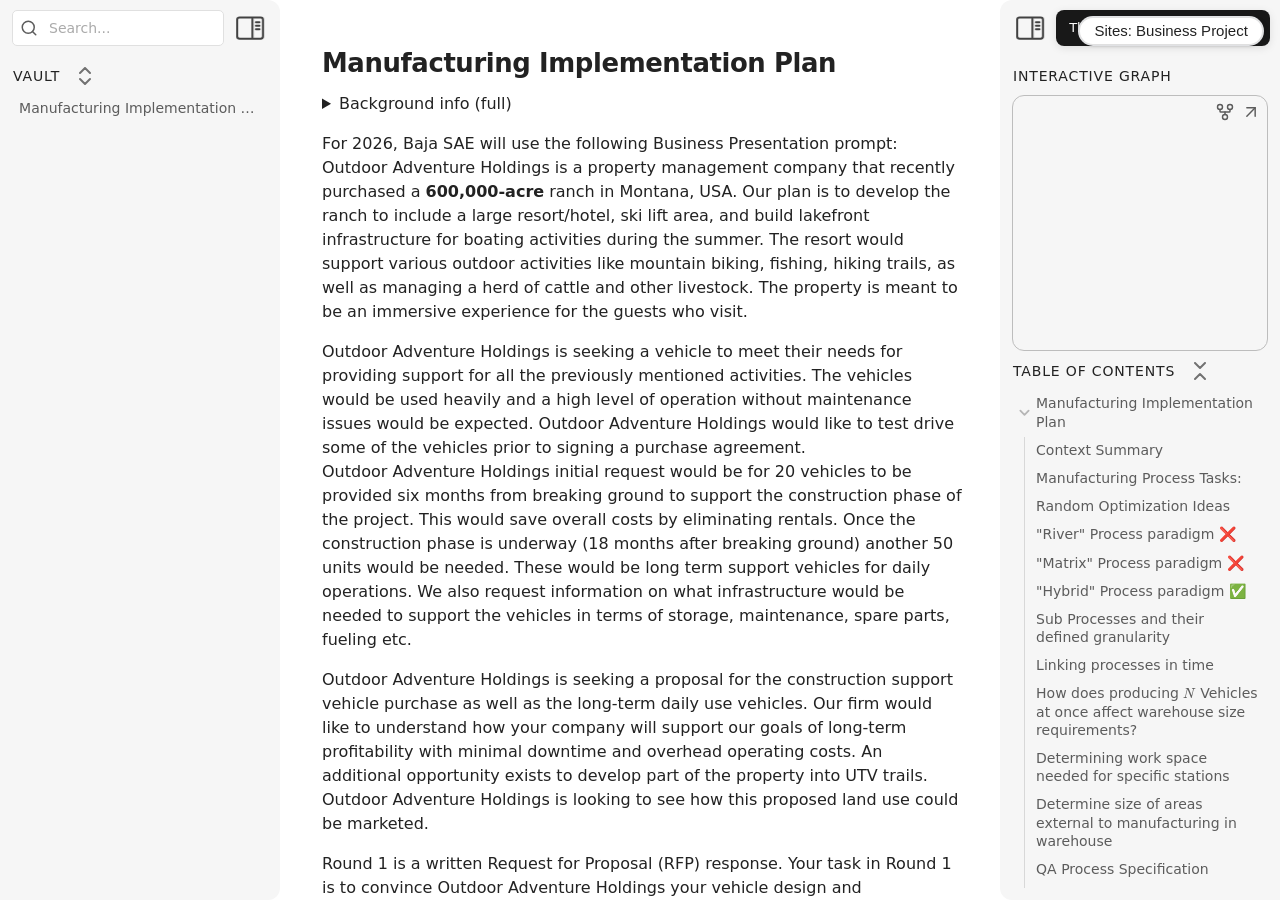
==== commit eb59bdc0: "Normalize Obsidian exports for nested wrapper hosting" ====
--- a/Baja/Business Project/manufacturing-implementation-plan.html
+++ b/Baja/Business Project/manufacturing-implementation-plan.html
@@ -1,12 +1,12 @@
 <!DOCTYPE html> <html lang="en"><head>
 <title>Manufacturing Implementation Plan</title>
 <base href=".">
-<meta name="pathname" content="manufacturing-implementation-plan.html">
+<meta name="pathname" content="Baja/Business Project/manufacturing-implementation-plan.html">
 <meta name="description" content="Vault - Manufacturing Implementation Plan">
 <meta property="og:title" content="Manufacturing Implementation Plan">
 <meta property="og:description" content="Vault - Manufacturing Implementation Plan">
 <meta property="og:type" content="website">
-<meta property="og:url" content="manufacturing-implementation-plan.html">
+<meta property="og:url" content="Baja/Business Project/manufacturing-implementation-plan.html">
 <meta property="og:image" content="undefined">
 <meta charset="UTF-8"><meta property="og:site_name" content="Vault"><meta name="viewport" content="width=device-width, initial-scale=1.0, user-scalable=yes, minimum-scale=1.0, maximum-scale=5.0"><link rel="alternate" type="application/rss+xml" title="RSS Feed" href="site-lib/rss.xml"><script async="" id="webpage-script" src="site-lib/scripts/webpage.js" onload="this.onload=null;this.setAttribute(&quot;loaded&quot;, &quot;true&quot;)"></script><script async="" id="graph-wasm-script" src="site-lib/scripts/graph-wasm.js" onload="this.onload=null;this.setAttribute(&quot;loaded&quot;, &quot;true&quot;)"></script><script async="" id="graph-render-worker-script" src="site-lib/scripts/graph-render-worker.js" onload="this.onload=null;this.setAttribute(&quot;loaded&quot;, &quot;true&quot;)"></script><link rel="icon" href="site-lib/media/favicon.png"><link rel="stylesheet" href="site-lib/styles/obsidian.css"><link rel="preload" href="site-lib/styles/global-variable-styles.css" as="style" onload="this.onload=null;this.rel='stylesheet'"><noscript><link rel="stylesheet" href="site-lib/styles/global-variable-styles.css"></noscript><link rel="preload" href="site-lib/styles/main-styles.css" as="style" onload="this.onload=null;this.rel='stylesheet'"><noscript><link rel="stylesheet" href="site-lib/styles/main-styles.css"></noscript><style>body{--line-width:40em;--line-width-adaptive:40em;--file-line-width:40em;--sidebar-width:min(20em, 80vw);--collapse-arrow-size:11px;--tree-vertical-spacing:1.3em;--sidebar-margin:12px}:root{background-color:#202124}.sidebar{height:100%;font-size:14px;z-index:10;min-width:calc(var(--sidebar-width) + var(--divider-width-hover));max-width:calc(var(--sidebar-width) + var(--divider-width-hover));position:relative;overflow:hidden;overflow:clip;transition:min-width ease-in-out,max-width ease-in-out;transition-duration:.2s;contain:size}#left-sidebar{left:0}#right-sidebar{right:0}.sidebar.is-collapsed{min-width:0;max-width:0}.sidebar.floating{position:absolute}.sidebar .leaf-content{height:100%;min-width:calc(var(--sidebar-width) - var(--divider-width-hover));top:0;padding:var(--sidebar-margin);padding-top:4em;line-height:var(--line-height-tight);background-color:var(--background-secondary);transition:background-color,border-right,border-left,box-shadow;transition-duration:var(--color-fade-speed);transition-timing-function:ease-in-out;position:absolute;display:flex;flex-direction:column}.sidebar:not(.is-collapsed) .leaf-content{min-width:calc(max(100%,var(--sidebar-width)) - 3px);max-width:calc(max(100%,var(--sidebar-width)) - 3px)}#left-sidebar-content{left:0;border-top-right-radius:var(--radius-l);border-bottom-right-radius:var(--radius-l)}#right-sidebar-content{right:0;border-top-left-radius:var(--radius-l);border-bottom-left-radius:var(--radius-l)}.sidebar #left-sidebar-content,.sidebar #right-sidebar-content{contain:none!important;container-type:normal!important;animation:none!important}.sidebar:has(.leaf-content:empty):has(.topbar-content:empty){display:none}.sidebar-topbar{height:calc(2.3em + 2 * var(--sidebar-margin));width:var(--sidebar-width);padding:var(--sidebar-margin);z-index:1;position:fixed;display:flex;align-items:center;transition:width ease-in-out;transition-duration:inherit}.sidebar.is-collapsed .sidebar-topbar{width:calc(2.3em + var(--sidebar-margin) * 2)}.sidebar .sidebar-topbar.is-collapsed{width:0}#left-sidebar .sidebar-topbar{left:0;flex-direction:row;border-top-right-radius:var(--radius-l)}#right-sidebar .sidebar-topbar{right:0;flex-direction:row-reverse;border-top-left-radius:var(--radius-l)}#left-sidebar .topbar-content{margin-right:calc(2.3em + var(--sidebar-margin));flex-direction:row}#right-sidebar .topbar-content{margin-left:calc(2.3em + var(--sidebar-margin));flex-direction:row-reverse}.topbar-content{overflow:hidden visible;overflow:clip visible;width:100%;height:100%;display:flex;align-items:center;transition:inherit}.sidebar.is-collapsed .topbar-content{width:0;transition:inherit}.clickable-icon.sidebar-collapse-icon{background-color:transparent;color:var(--icon-color-focused);padding:2px!important;margin:0!important;height:100%!important;width:2.3em!important;margin-inline:0.14em!important;position:absolute}#left-sidebar .clickable-icon.sidebar-collapse-icon{transform:rotateY(180deg);right:var(--sidebar-margin)}#right-sidebar .clickable-icon.sidebar-collapse-icon{transform:rotateY(180deg);left:var(--sidebar-margin)}.clickable-icon.sidebar-collapse-icon svg.svg-icon{width:100%;height:100%}.feature-title{margin-left:1px;text-transform:uppercase;letter-spacing:.06em;margin-top:.75em;margin-bottom:.75em}.feature-header{display:flex;align-items:center;padding-top:0;font-size:1em;padding-left:0}body.floating-sidebars .sidebar{position:absolute}body{transition:background-color var(--color-fade-speed) ease-in-out}#navbar:not(:empty){display:flex;align-items:center;justify-content:space-between;padding:.5em 1em;width:100%}#main{display:flex;flex-direction:column;height:100%;width:100%;align-items:stretch;justify-content:center}#main-horizontal{display:flex;flex-direction:row;flex-grow:1;width:100%;align-items:stretch;justify-content:center}#center-content{flex-basis:100%;max-width:100%;width:100%;height:100%;display:flex;flex-direction:column;align-items:center;transition:opacity .2s ease-in-out;contain:inline-size}.hide{opacity:0!important;transition:opacity .2s ease-in-out;pointer-events:none}#center-content>.obsidian-document{padding-left:2em;padding-right:1em;margin-bottom:0;width:100%;width:-webkit-fill-available;width:-moz-available;width:fill-available;transition:background-color var(--color-fade-speed) ease-in-out;border-top-right-radius:var(--window-radius,var(--radius-m));border-top-left-radius:var(--window-radius,var(--radius-m));overflow-x:hidden!important;overflow-y:auto!important;display:flex!important;flex-direction:column!important;align-items:center!important;contain:inline-size}body #center-content>.obsidian-document>.markdown-preview-sizer{padding-bottom:80vh;width:100%;max-width:var(--line-width);flex-basis:var(--line-width);transition:background-color var(--color-fade-speed) ease-in-out;contain:inline-size}#center-content>.obsidian-document>div{width:100%!important;transition:background-color var(--color-fade-speed) ease-in-out;contain:inline-size}#center-content>.obsidian-document:not([data-type=markdown]).embed{display:flex;padding:1em;height:100%;width:100%;align-items:center;justify-content:center}#center-content>.obsidian-document:not([data-type=markdown]).embed>*{max-width:100%;max-height:100%;object-fit:contain}:not(h1,h2,h3,h4,h5,h6,li):has(> :is(.math,table)){overflow-x:auto!important}#center-content>.obsidian-document:not([data-type=markdown]){overflow-x:auto;contain:content;padding:0;margin:0;height:100%}.obsidian-document[data-type=attachment]{display:flex;flex-direction:column;align-items:center;justify-content:center;height:100%;width:100%}.obsidian-document[data-type=attachment]>*{outline:0;border:none;box-shadow:none}.obsidian-document[data-type=attachment] :is(img){max-width:90%;max-height:90%;object-fit:contain}.obsidian-document[data-type=attachment]>:is(audio){width:100%;max-width:min(90%,var(--line-width))}.obsidian-document[data-type=attachment]>:is(embed,iframe,video){width:100%;height:100%;max-width:100%;max-height:100%;object-fit:contain}.canvas-wrapper>:is(.header,.footer){z-index:100;position:absolute;display:flex;justify-content:center;flex-direction:column;width:100%;align-items:center}.scroll-highlight{position:absolute;width:100%;height:100%;pointer-events:none;z-index:1000;background-color:hsla(var(--color-accent-hsl),.25);opacity:0;padding:1em;inset:50%;translate:-50% -50%;border-radius:var(--radius-s)}</style><script defer="">async function loadIncludes(){let e=document.querySelectorAll("link[itemprop='include']");for(const t of e){let e=t.getAttribute("href");try{let o="";if(e.startsWith("https:")||e.startsWith("http:")||"file:"!=window.location.protocol){const n=await fetch(e);if(!n.ok){console.log("Could not include file: "+e),t?.remove();continue}o=await n.text()}else{const t=document.getElementById(btoa(encodeURI(e)));if(t){const e=JSON.parse(decodeURI(atob(t.getAttribute("value")??"")));o=e?.data??""}}let n=document.createRange().createContextualFragment(o);t.before(n),t.remove(),console.log("Included text: "+o),console.log("Included file: "+e)}catch(o){t?.remove(),console.log("Could not include file: "+e,o);continue}}}document.addEventListener("DOMContentLoaded",(()=>{loadIncludes()}));let isFileProtocol="file:"==location.protocol;function waitLoadScripts(e,t){let o=e.map((e=>document.getElementById(e+"-script")));!function e(n){let l=o[n],c=n+1;l?(l&&"true"!=l.getAttribute("loaded")||n<o.length&&e(c),n<o.length&&l.addEventListener("load",(()=>e(c)))):n<o.length?e(c):t()}(0)}</script></head><body class="publish css-settings-manager styled-scrollbars show-inline-title show-ribbon is-focused"><script defer="">let theme=localStorage.getItem("theme")||(window.matchMedia("(prefers-color-scheme: dark)").matches?"dark":"light");"dark"==theme?(document.body.classList.add("theme-dark"),document.body.classList.remove("theme-light")):(document.body.classList.add("theme-light"),document.body.classList.remove("theme-dark")),window.innerWidth<480?document.body.classList.add("is-phone"):window.innerWidth<768?document.body.classList.add("is-tablet"):window.innerWidth<1024?document.body.classList.add("is-small-screen"):document.body.classList.add("is-large-screen")</script><div class="parsed-feature-container" style="display: contents;"><link itemprop="include" href="site-lib/html/custom-head-content-content.html"></div><div id="main"><div id="navbar"></div><div id="main-horizontal"><div id="left-content" class="leaf" style="--sidebar-width: var(--sidebar-width-left);"><div id="left-sidebar" class="sidebar"><div class="sidebar-handle"></div><div class="sidebar-topbar"><div class="topbar-content"><div id="search-container"><div id="search-wrapper"><input enterkeyhint="search" type="search" spellcheck="false" placeholder="Search..."><div aria-label="Clear search" id="search-clear-button"></div></div></div></div><div class="clickable-icon sidebar-collapse-icon"><svg xmlns="http://www.w3.org/2000/svg" width="100%" height="100%" viewBox="0 0 24 24" fill="none" stroke="currentColor" stroke-width="3" stroke-linecap="round" stroke-linejoin="round" class="svg-icon"><path d="M21 3H3C1.89543 3 1 3.89543 1 5V19C1 20.1046 1.89543 21 3 21H21C22.1046 21 23 20.1046 23 19V5C23 3.89543 22.1046 3 21 3Z"></path><path d="M10 4V20"></path><path d="M4 7H7"></path><path d="M4 10H7"></path><path d="M4 13H7"></path></svg></div></div><div class="sidebar-content-wrapper"><div id="left-sidebar-content" class="leaf-content"><link itemprop="include" href="site-lib/html/file-tree-content.html"></div></div><script defer="">let ls = document.querySelector("#left-sidebar"); ls.classList.toggle("is-collapsed", window.innerWidth < 768); ls.style.setProperty("--sidebar-width", localStorage.getItem("sidebar-left-width"));</script></div></div><div id="center-content" class="leaf"><div class="obsidian-document markdown-preview-view markdown-rendered node-insert-event is-readable-line-width allow-fold-headings allow-fold-lists show-indentation-guide show-properties" data-type="markdown"><style id="MJX-CHTML-styles">mjx-msub{display:inline-block;text-align:left}mjx-mo{display:inline-block;text-align:left}mjx-stretchy-h{display:inline-table;width:100%}mjx-stretchy-h>*{display:table-cell;width:0}mjx-stretchy-h>*>mjx-c{display:inline-block;transform:scaleX(1)}mjx-stretchy-h>*>mjx-c::before{display:inline-block;width:initial}mjx-stretchy-h>mjx-ext{overflow:clip visible;width:100%}mjx-stretchy-h>mjx-ext>mjx-c::before{transform:scaleX(500)}mjx-stretchy-h>mjx-ext>mjx-c{width:0}mjx-stretchy-h>mjx-beg>mjx-c{margin-right:-.1em}mjx-stretchy-h>mjx-end>mjx-c{margin-left:-.1em}mjx-stretchy-v{display:inline-block}mjx-stretchy-v>*{display:block}mjx-stretchy-v>mjx-beg{height:0}mjx-stretchy-v>mjx-end>mjx-c{display:block}mjx-stretchy-v>*>mjx-c{transform:scaleY(1);transform-origin:left center;overflow:hidden}mjx-stretchy-v>mjx-ext{display:block;height:100%;box-sizing:border-box;border:0 solid transparent;overflow:visible clip}mjx-stretchy-v>mjx-ext>mjx-c::before{width:initial;box-sizing:border-box}mjx-stretchy-v>mjx-ext>mjx-c{transform:scaleY(500) translateY(.075em);overflow:visible}mjx-mark{display:inline-block;height:0}mjx-c.mjx-c1D439.TEX-I::before{padding:.68em .749em 0 0;content:"F"}mjx-c.mjx-c1D45D.TEX-I::before{padding:.442em .503em .194em 0;content:"p"}mjx-c.mjx-c1D434.TEX-I::before{padding:.716em .75em 0 0;content:"A"}mjx-c.mjx-c2C::before{padding:.121em .278em .194em 0;content:","}mjx-c.mjx-c1D440.TEX-I::before{padding:.683em 1.051em 0 0;content:"M"}mjx-c.mjx-cD7::before{padding:.491em .778em 0 0;content:"×"}mjx-container[jax=CHTML]{line-height:0}mjx-container [space="1"]{margin-left:.111em}mjx-container [space="2"]{margin-left:.167em}mjx-container [space="3"]{margin-left:.222em}mjx-container [space="4"]{margin-left:.278em}mjx-container [space="5"]{margin-left:.333em}mjx-container [rspace="1"]{margin-right:.111em}mjx-container [rspace="2"]{margin-right:.167em}mjx-container [rspace="3"]{margin-right:.222em}mjx-container [rspace="4"]{margin-right:.278em}mjx-container [rspace="5"]{margin-right:.333em}mjx-container [size="s"]{font-size:70.7%}mjx-container [size=ss]{font-size:50%}mjx-container [size=Tn]{font-size:60%}mjx-container [size=sm]{font-size:85%}mjx-container [size=lg]{font-size:120%}mjx-container [size=Lg]{font-size:144%}mjx-container [size=LG]{font-size:173%}mjx-container [size=hg]{font-size:207%}mjx-container [size=HG]{font-size:249%}mjx-container [width=full]{width:100%}mjx-box{display:inline-block}mjx-block{display:block}mjx-itable{display:inline-table}mjx-row{display:table-row}mjx-row>*{display:table-cell}mjx-mtext{display:inline-block}mjx-mstyle{display:inline-block}mjx-merror{display:inline-block;color:red;background-color:#ff0}mjx-mphantom{visibility:hidden}mjx-assistive-mml{top:0;left:0;clip:rect(1px,1px,1px,1px);user-select:none;position:absolute!important;padding:1px 0 0!important;border:0!important;display:block!important;width:auto!important;overflow:hidden!important}mjx-assistive-mml[display=block]{width:100%!important}mjx-math{display:inline-block;text-align:left;line-height:0;text-indent:0;font-style:normal;font-weight:400;font-size:100%;letter-spacing:normal;border-collapse:collapse;overflow-wrap:normal;word-spacing:normal;white-space:nowrap;direction:ltr;padding:1px 0}mjx-container[jax=CHTML][display=true]{display:block;text-align:center;margin:1em 0}mjx-container[jax=CHTML][display=true][width=full]{display:flex}mjx-container[jax=CHTML][display=true] mjx-math{padding:0}mjx-container[jax=CHTML][justify=left]{text-align:left}mjx-container[jax=CHTML][justify=right]{text-align:right}mjx-mi{display:inline-block;text-align:left}mjx-c{display:inline-block}mjx-utext{display:inline-block;padding:.75em 0 .2em}mjx-c::before{display:block;width:0}.MJX-TEX{font-family:MJXZERO,MJXTEX}.TEX-B{font-family:MJXZERO,MJXTEX-B}.TEX-I{font-family:MJXZERO,MJXTEX-I}.TEX-MI{font-family:MJXZERO,MJXTEX-MI}.TEX-BI{font-family:MJXZERO,MJXTEX-BI}.TEX-S1{font-family:MJXZERO,MJXTEX-S1}.TEX-S2{font-family:MJXZERO,MJXTEX-S2}.TEX-S3{font-family:MJXZERO,MJXTEX-S3}.TEX-S4{font-family:MJXZERO,MJXTEX-S4}.TEX-A{font-family:MJXZERO,MJXTEX-A}.TEX-C{font-family:MJXZERO,MJXTEX-C}.TEX-CB{font-family:MJXZERO,MJXTEX-CB}.TEX-FR{font-family:MJXZERO,MJXTEX-FR}.TEX-FRB{font-family:MJXZERO,MJXTEX-FRB}.TEX-SS{font-family:MJXZERO,MJXTEX-SS}.TEX-SSB{font-family:MJXZERO,MJXTEX-SSB}.TEX-SSI{font-family:MJXZERO,MJXTEX-SSI}.TEX-SC{font-family:MJXZERO,MJXTEX-SC}.TEX-T{font-family:MJXZERO,MJXTEX-T}.TEX-V{font-family:MJXZERO,MJXTEX-V}.TEX-VB{font-family:MJXZERO,MJXTEX-VB}mjx-stretchy-h mjx-c,mjx-stretchy-v mjx-c{font-family:MJXZERO,MJXTEX-S1,MJXTEX-S4,MJXTEX,MJXTEX-A!important}@font-face{font-family:MJXZERO;src:url("site-lib/fonts/mathjax_zero.woff") format("woff")}@font-face{font-family:MJXTEX;src:url("site-lib/fonts/mathjax_main-regular.woff") format("woff")}@font-face{font-family:MJXTEX-B;src:url("site-lib/fonts/mathjax_main-bold.woff") format("woff")}@font-face{font-family:MJXTEX-I;src:url("site-lib/fonts/mathjax_math-italic.woff") format("woff")}@font-face{font-family:MJXTEX-MI;src:url("site-lib/fonts/mathjax_main-italic.woff") format("woff")}@font-face{font-family:MJXTEX-BI;src:url("site-lib/fonts/mathjax_math-bolditalic.woff") format("woff")}@font-face{font-family:MJXTEX-S1;src:url("site-lib/fonts/mathjax_size1-regular.woff") format("woff")}@font-face{font-family:MJXTEX-S2;src:url("site-lib/fonts/mathjax_size2-regular.woff") format("woff")}@font-face{font-family:MJXTEX-S3;src:url("site-lib/fonts/mathjax_size3-regular.woff") format("woff")}@font-face{font-family:MJXTEX-S4;src:url("site-lib/fonts/mathjax_size4-regular.woff") format("woff")}@font-face{font-family:MJXTEX-A;src:url("site-lib/fonts/mathjax_ams-regular.woff") format("woff")}@font-face{font-family:MJXTEX-C;src:url("site-lib/fonts/mathjax_calligraphic-regular.woff") format("woff")}@font-face{font-family:MJXTEX-CB;src:url("site-lib/fonts/mathjax_calligraphic-bold.woff") format("woff")}@font-face{font-family:MJXTEX-FR;src:url("site-lib/fonts/mathjax_fraktur-regular.woff") format("woff")}@font-face{font-family:MJXTEX-FRB;src:url("site-lib/fonts/mathjax_fraktur-bold.woff") format("woff")}@font-face{font-family:MJXTEX-SS;src:url("site-lib/fonts/mathjax_sansserif-regular.woff") format("woff")}@font-face{font-family:MJXTEX-SSB;src:url("site-lib/fonts/mathjax_sansserif-bold.woff") format("woff")}@font-face{font-family:MJXTEX-SSI;src:url("site-lib/fonts/mathjax_sansserif-italic.woff") format("woff")}@font-face{font-family:MJXTEX-SC;src:url("site-lib/fonts/mathjax_script-regular.woff") format("woff")}@font-face{font-family:MJXTEX-T;src:url("site-lib/fonts/mathjax_typewriter-regular.woff") format("woff")}@font-face{font-family:MJXTEX-V;src:url("site-lib/fonts/mathjax_vector-regular.woff") format("woff")}@font-face{font-family:MJXTEX-VB;src:url("site-lib/fonts/mathjax_vector-bold.woff") format("woff")}mjx-c.mjx-c1D443.TEX-I::before{padding:.683em .751em 0 0;content:"P"}mjx-c.mjx-c1D441.TEX-I::before{padding:.683em .888em 0 0;content:"N"}</style><div class="markdown-preview-sizer markdown-preview-section"><div class="header"><h1 class="page-title heading inline-title" id="Manufacturing_Implementation_Plan_0">Manufacturing Implementation Plan</h1><div class="data-bar"></div></div><div class="markdown-preview-pusher" style="width: 1px; height: 0.1px; margin-bottom: 0px;"></div><div class="el-details"><details>
   <summary>Background info (full)</summary>
@@ -68,7 +68,7 @@
 <li class="task-list-item plugin-tasks-list-item" data-task-priority="normal" data-task="" data-line="6" data-task-status-name="Todo" data-task-status-type="TODO"><input class="task-list-item-checkbox" type="checkbox" title="Right-click for options" data-line="6"><span class="tasks-list-text"><span class="task-description"><span>Determine needed river forks to maintain consistent rates</span></span></span></li>
 </ul></li>
 <li data-line="7" data-task="x" class="task-list-item is-checked" dir="auto"><span class="list-bullet"></span><span class="list-collapse-indicator collapse-indicator collapse-icon"><svg xmlns="http://www.w3.org/2000/svg" width="24" height="24" viewBox="0 0 24 24" fill="none" stroke="currentColor" stroke-width="2" stroke-linecap="round" stroke-linejoin="round" class="svg-icon right-triangle"><path d="M3 8L12 17L21 8"></path></svg></span>
-<p><input data-line="7" checked="" type="checkbox" class="task-list-item-checkbox">Will be parallel batch process, determine <span class="math math-inline is-loaded"><mjx-container class="MathJax" jax="CHTML"><mjx-math class="MJX-TEX"><mjx-mi class="mjx-i"><mjx-c class="mjx-c1D441 TEX-I"></mjx-c></mjx-mi></mjx-math></mjx-container></span> vehicles simultaneous to reach production targets in time.  <a data-tooltip-position="top" aria-label="Manufacturing Implementation Plan > ^initial" data-href="Manufacturing Implementation Plan#^initial" href="manufacturing-implementation-plan.html#^initial" class="internal-link" target="_self" rel="noopener nofollow">initial</a> <a data-tooltip-position="top" aria-label="Manufacturing Implementation Plan > ^post" data-href="Manufacturing Implementation Plan#^post" href="manufacturing-implementation-plan.html#^post" class="internal-link" target="_self" rel="noopener nofollow">post construction</a> ✅ 2026-03-14</p>
+<p><input data-line="7" checked="" type="checkbox" class="task-list-item-checkbox">Will be parallel batch process, determine <span class="math math-inline is-loaded"><mjx-container class="MathJax" jax="CHTML"><mjx-math class="MJX-TEX"><mjx-mi class="mjx-i"><mjx-c class="mjx-c1D441 TEX-I"></mjx-c></mjx-mi></mjx-math></mjx-container></span> vehicles simultaneous to reach production targets in time.  <a data-tooltip-position="top" aria-label="Manufacturing Implementation Plan > ^initial" data-href="Manufacturing Implementation Plan#^initial" href="Baja/Business Project/manufacturing-implementation-plan.html#^initial" class="internal-link" target="_self" rel="noopener nofollow">initial</a> <a data-tooltip-position="top" aria-label="Manufacturing Implementation Plan > ^post" data-href="Manufacturing Implementation Plan#^post" href="Baja/Business Project/manufacturing-implementation-plan.html#^post" class="internal-link" target="_self" rel="noopener nofollow">post construction</a> ✅ 2026-03-14</p>
 <ul class="contains-task-list has-list-bullet">
 <li data-line="8" data-task="" class="task-list-item" dir="auto"><span class="list-bullet"></span><input data-line="8" type="checkbox" class="task-list-item-checkbox">Determine how N determines workspace/warehouse size requirement</li>
 </ul>
@@ -120,7 +120,7 @@
 <li data-line="33" data-task="" class="task-list-item" dir="auto"><span class="list-bullet"></span><input data-line="33" type="checkbox" class="task-list-item-checkbox">Have the knowledge and expertise to carry out the work in a safe, quality-first, and efficient manner</li>
 </ul>
 </li>
-</ul><li class="task-list-item plugin-tasks-list-item"><span class="tasks-list-text"><span><span><p dir="auto">Will be parallel batch process, determine <span class="math math-inline is-loaded"><mjx-container class="MathJax" jax="CHTML"><mjx-math class="MJX-TEX"><mjx-mi class="mjx-i"><mjx-c class="mjx-c1D441 TEX-I"></mjx-c></mjx-mi></mjx-math></mjx-container></span> vehicles simultaneous to reach production targets in time.  <a data-tooltip-position="top" aria-label="Manufacturing Implementation Plan > ^initial" data-href="Manufacturing Implementation Plan#^initial" href="manufacturing-implementation-plan.html#^initial" class="internal-link" target="_self" rel="noopener nofollow">initial</a> <a data-tooltip-position="top" aria-label="Manufacturing Implementation Plan > ^post" data-href="Manufacturing Implementation Plan#^post" href="manufacturing-implementation-plan.html#^post" class="internal-link" target="_self" rel="noopener nofollow">post construction</a></p></span></span></span></li></div><div class="el-h3"><h3 data-heading="Sub Processes and their defined granularity" dir="auto" class="heading" id="Sub_Processes_and_their_defined_granularity_0"><span class="heading-collapse-indicator collapse-indicator collapse-icon"><svg xmlns="http://www.w3.org/2000/svg" width="24" height="24" viewBox="0 0 24 24" fill="none" stroke="currentColor" stroke-width="2" stroke-linecap="round" stroke-linejoin="round" class="svg-icon right-triangle"><path d="M3 8L12 17L21 8"></path></svg></span>Sub Processes and their defined granularity</h3></div><div class="el-p"><p dir="auto">Lorem Ipsum<br>
+</ul><li class="task-list-item plugin-tasks-list-item"><span class="tasks-list-text"><span><span><p dir="auto">Will be parallel batch process, determine <span class="math math-inline is-loaded"><mjx-container class="MathJax" jax="CHTML"><mjx-math class="MJX-TEX"><mjx-mi class="mjx-i"><mjx-c class="mjx-c1D441 TEX-I"></mjx-c></mjx-mi></mjx-math></mjx-container></span> vehicles simultaneous to reach production targets in time.  <a data-tooltip-position="top" aria-label="Manufacturing Implementation Plan > ^initial" data-href="Manufacturing Implementation Plan#^initial" href="Baja/Business Project/manufacturing-implementation-plan.html#^initial" class="internal-link" target="_self" rel="noopener nofollow">initial</a> <a data-tooltip-position="top" aria-label="Manufacturing Implementation Plan > ^post" data-href="Manufacturing Implementation Plan#^post" href="Baja/Business Project/manufacturing-implementation-plan.html#^post" class="internal-link" target="_self" rel="noopener nofollow">post construction</a></p></span></span></span></li></div><div class="el-h3"><h3 data-heading="Sub Processes and their defined granularity" dir="auto" class="heading" id="Sub_Processes_and_their_defined_granularity_0"><span class="heading-collapse-indicator collapse-indicator collapse-icon"><svg xmlns="http://www.w3.org/2000/svg" width="24" height="24" viewBox="0 0 24 24" fill="none" stroke="currentColor" stroke-width="2" stroke-linecap="round" stroke-linejoin="round" class="svg-icon right-triangle"><path d="M3 8L12 17L21 8"></path></svg></span>Sub Processes and their defined granularity</h3></div><div class="el-p"><p dir="auto">Lorem Ipsum<br>
 Component Fabrication<br>
 ↓<br>
 Subsystem Assembly<br>
@@ -135,4 +135,4 @@
 			<div class="graph-icon graph-global" role="button" aria-label="Global Graph" data-tooltip-position="top"><svg xmlns="http://www.w3.org/2000/svg" width="24" height="24" viewBox="0 0 24 24" fill="none" stroke="currentColor" stroke-width="2" stroke-linecap="round" stroke-linejoin="round" class="svg-icon lucide-git-fork"><circle cx="12" cy="18" r="3"></circle><circle cx="6" cy="6" r="3"></circle><circle cx="18" cy="6" r="3"></circle><path d="M18 9v2c0 .6-.4 1-1 1H7c-.6 0-1-.4-1-1V9"></path><path d="M12 12v3"></path></svg></div>
 			<canvas id="graph-canvas" class="hide" width="512px" height="512px"></canvas>
 		</div>
-		</div></div><div id="outline" class=" tree-container"><div class="feature-header"><div class="feature-title">Table Of Contents</div><button class="clickable-icon nav-action-button tree-collapse-all" aria-label="Collapse All"><svg xmlns="http://www.w3.org/2000/svg" width="24" height="24" viewBox="0 0 24 24" fill="none" stroke="currentColor" stroke-width="2" stroke-linecap="round" stroke-linejoin="round"></svg></button></div><div class="tree-item mod-collapsible" data-depth="1"><a class="tree-item-self is-clickable mod-collapsible" href="manufacturing-implementation-plan.html#Manufacturing_Implementation_Plan_0" data-path="#Manufacturing_Implementation_Plan_0"><div class="tree-item-icon collapse-icon"><svg xmlns="http://www.w3.org/2000/svg" width="24" height="24" viewBox="0 0 24 24" fill="none" stroke="currentColor" stroke-width="2" stroke-linecap="round" stroke-linejoin="round" class="svg-icon right-triangle"><path d="M3 8L12 17L21 8"></path></svg></div><div class="tree-item-inner heading-link" heading-name="Manufacturing Implementation Plan">Manufacturing Implementation Plan</div></a><div class="tree-item-children"><div class="tree-item" data-depth="3"><a class="tree-item-self is-clickable" href="manufacturing-implementation-plan.html#Context_Summary_0" data-path="#Context_Summary_0"><div class="tree-item-inner heading-link" heading-name="Context Summary">Context Summary</div></a><div class="tree-item-children"></div></div><div class="tree-item" data-depth="3"><a class="tree-item-self is-clickable" href="manufacturing-implementation-plan.html#Manufacturing_Process_Tasks_0" data-path="#Manufacturing_Process_Tasks_0"><div class="tree-item-inner heading-link" heading-name="Manufacturing Process Tasks:">Manufacturing Process Tasks:</div></a><div class="tree-item-children"></div></div><div class="tree-item" data-depth="3"><a class="tree-item-self is-clickable" href="manufacturing-implementation-plan.html#Random_Optimization_Ideas_0" data-path="#Random_Optimization_Ideas_0"><div class="tree-item-inner heading-link" heading-name="Random Optimization Ideas">Random Optimization Ideas</div></a><div class="tree-item-children"></div></div><div class="tree-item" data-depth="4"><a class="tree-item-self is-clickable" href="manufacturing-implementation-plan.html#&quot;River&quot;_Process_paradigm_❌_0" data-path="#&quot;River&quot;_Process_paradigm_❌_0"><div class="tree-item-inner heading-link" heading-name="&quot;River&quot; Process paradigm ❌">"River" Process paradigm ❌</div></a><div class="tree-item-children"></div></div><div class="tree-item" data-depth="4"><a class="tree-item-self is-clickable" href="manufacturing-implementation-plan.html#&quot;Matrix&quot;_Process_paradigm_❌_0" data-path="#&quot;Matrix&quot;_Process_paradigm_❌_0"><div class="tree-item-inner heading-link" heading-name="&quot;Matrix&quot; Process paradigm ❌">"Matrix" Process paradigm ❌</div></a><div class="tree-item-children"></div></div><div class="tree-item" data-depth="4"><a class="tree-item-self is-clickable" href="manufacturing-implementation-plan.html#&quot;Hybrid&quot;_Process_paradigm_✅_0" data-path="#&quot;Hybrid&quot;_Process_paradigm_✅_0"><div class="tree-item-inner heading-link" heading-name="&quot;Hybrid&quot; Process paradigm ✅">"Hybrid" Process paradigm ✅</div></a><div class="tree-item-children"></div></div><div class="tree-item" data-depth="3"><a class="tree-item-self is-clickable" href="manufacturing-implementation-plan.html#Sub_Processes_and_their_defined_granularity_0" data-path="#Sub_Processes_and_their_defined_granularity_0"><div class="tree-item-inner heading-link" heading-name="Sub Processes and their defined granularity">Sub Processes and their defined granularity</div></a><div class="tree-item-children"></div></div><div class="tree-item" data-depth="3"><a class="tree-item-self is-clickable" href="manufacturing-implementation-plan.html#Linking_processes_in_time_0" data-path="#Linking_processes_in_time_0"><div class="tree-item-inner heading-link" heading-name="Linking processes in time">Linking processes in time</div></a><div class="tree-item-children"></div></div><div class="tree-item" data-depth="3"><a class="tree-item-self is-clickable" href="manufacturing-implementation-plan.html#How_does_producing_$N$_Vehicles_at_once_affect_warehouse_size_requirements?_0" data-path="#How_does_producing_$N$_Vehicles_at_once_affect_warehouse_size_requirements?_0"><div class="tree-item-inner heading-link" heading-name="How does producing $N$ Vehicles at once affect warehouse size requirements?"><p dir="auto">How does producing <span class="math math-inline is-loaded"><mjx-container class="MathJax" jax="CHTML"><mjx-math class="MJX-TEX"><mjx-mi class="mjx-i"><mjx-c class="mjx-c1D441 TEX-I"></mjx-c></mjx-mi></mjx-math></mjx-container></span> Vehicles at once affect warehouse size requirements?</p></div></a><div class="tree-item-children"></div></div><div class="tree-item" data-depth="4"><a class="tree-item-self is-clickable" href="manufacturing-implementation-plan.html#Determining_work_space_needed_for_specific_stations_0" data-path="#Determining_work_space_needed_for_specific_stations_0"><div class="tree-item-inner heading-link" heading-name="Determining work space needed for specific stations">Determining work space needed for specific stations</div></a><div class="tree-item-children"></div></div><div class="tree-item" data-depth="4"><a class="tree-item-self is-clickable" href="manufacturing-implementation-plan.html#Determine_size_of_areas_external_to_manufacturing_in_warehouse_0" data-path="#Determine_size_of_areas_external_to_manufacturing_in_warehouse_0"><div class="tree-item-inner heading-link" heading-name="Determine size of areas external to manufacturing in warehouse">Determine size of areas external to manufacturing in warehouse</div></a><div class="tree-item-children"></div></div><div class="tree-item" data-depth="3"><a class="tree-item-self is-clickable" href="manufacturing-implementation-plan.html#QA_Process_Specification_0" data-path="#QA_Process_Specification_0"><div class="tree-item-inner heading-link" heading-name="QA Process Specification">QA Process Specification</div></a><div class="tree-item-children"></div></div><div class="tree-item" data-depth="3"><a class="tree-item-self is-clickable" href="manufacturing-implementation-plan.html#Arranging_Processes_and_Spaces_0" data-path="#Arranging_Processes_and_Spaces_0"><div class="tree-item-inner heading-link" heading-name="Arranging Processes and Spaces">Arranging Processes and Spaces</div></a><div class="tree-item-children"></div></div><div class="tree-item" data-depth="4"><a class="tree-item-self is-clickable" href="manufacturing-implementation-plan.html#Determine_size_and_additional_process_spec_of_other_areas_0" data-path="#Determine_size_and_additional_process_spec_of_other_areas_0"><div class="tree-item-inner heading-link" heading-name="Determine size and additional process spec of other areas">Determine size and additional process spec of other areas</div></a><div class="tree-item-children"></div></div><div class="tree-item" data-depth="4"><a class="tree-item-self is-clickable" href="manufacturing-implementation-plan.html#Specify_Dual_Processes_(processes_with_client_and_warehouse_component)_0" data-path="#Specify_Dual_Processes_(processes_with_client_and_warehouse_component)_0"><div class="tree-item-inner heading-link" heading-name="Specify Dual Processes (processes with client and warehouse component)">Specify Dual Processes (processes with client and warehouse component)</div></a><div class="tree-item-children"></div></div><div class="tree-item" data-depth="3"><a class="tree-item-self is-clickable" href="manufacturing-implementation-plan.html#Long_Term_Profitability_Summary_0" data-path="#Long_Term_Profitability_Summary_0"><div class="tree-item-inner heading-link" heading-name="Long Term Profitability Summary">Long Term Profitability Summary</div></a><div class="tree-item-children"></div></div><div class="tree-item" data-depth="3"><a class="tree-item-self is-clickable" href="manufacturing-implementation-plan.html#Additional_Opportunity_Execution_Plan_0" data-path="#Additional_Opportunity_Execution_Plan_0"><div class="tree-item-inner heading-link" heading-name="Additional Opportunity Execution Plan">Additional Opportunity Execution Plan</div></a><div class="tree-item-children"></div></div></div></div></div></div></div><script defer="">let rs = document.querySelector("#right-sidebar"); rs.classList.toggle("is-collapsed", window.innerWidth < 768); rs.style.setProperty("--sidebar-width", localStorage.getItem("sidebar-right-width"));</script></div></div></div></div><!-- vault-wrapper:start --><script defer src="../../assets/wrapper.js" data-wrapper-root="../.."></script><!-- vault-wrapper:end --></body></html>+		</div></div><div id="outline" class=" tree-container"><div class="feature-header"><div class="feature-title">Table Of Contents</div><button class="clickable-icon nav-action-button tree-collapse-all" aria-label="Collapse All"><svg xmlns="http://www.w3.org/2000/svg" width="24" height="24" viewBox="0 0 24 24" fill="none" stroke="currentColor" stroke-width="2" stroke-linecap="round" stroke-linejoin="round"></svg></button></div><div class="tree-item mod-collapsible" data-depth="1"><a class="tree-item-self is-clickable mod-collapsible" href="Baja/Business Project/manufacturing-implementation-plan.html#Manufacturing_Implementation_Plan_0" data-path="#Manufacturing_Implementation_Plan_0"><div class="tree-item-icon collapse-icon"><svg xmlns="http://www.w3.org/2000/svg" width="24" height="24" viewBox="0 0 24 24" fill="none" stroke="currentColor" stroke-width="2" stroke-linecap="round" stroke-linejoin="round" class="svg-icon right-triangle"><path d="M3 8L12 17L21 8"></path></svg></div><div class="tree-item-inner heading-link" heading-name="Manufacturing Implementation Plan">Manufacturing Implementation Plan</div></a><div class="tree-item-children"><div class="tree-item" data-depth="3"><a class="tree-item-self is-clickable" href="Baja/Business Project/manufacturing-implementation-plan.html#Context_Summary_0" data-path="#Context_Summary_0"><div class="tree-item-inner heading-link" heading-name="Context Summary">Context Summary</div></a><div class="tree-item-children"></div></div><div class="tree-item" data-depth="3"><a class="tree-item-self is-clickable" href="Baja/Business Project/manufacturing-implementation-plan.html#Manufacturing_Process_Tasks_0" data-path="#Manufacturing_Process_Tasks_0"><div class="tree-item-inner heading-link" heading-name="Manufacturing Process Tasks:">Manufacturing Process Tasks:</div></a><div class="tree-item-children"></div></div><div class="tree-item" data-depth="3"><a class="tree-item-self is-clickable" href="Baja/Business Project/manufacturing-implementation-plan.html#Random_Optimization_Ideas_0" data-path="#Random_Optimization_Ideas_0"><div class="tree-item-inner heading-link" heading-name="Random Optimization Ideas">Random Optimization Ideas</div></a><div class="tree-item-children"></div></div><div class="tree-item" data-depth="4"><a class="tree-item-self is-clickable" href="Baja/Business Project/manufacturing-implementation-plan.html#&quot;River&quot;_Process_paradigm_❌_0" data-path="#&quot;River&quot;_Process_paradigm_❌_0"><div class="tree-item-inner heading-link" heading-name="&quot;River&quot; Process paradigm ❌">"River" Process paradigm ❌</div></a><div class="tree-item-children"></div></div><div class="tree-item" data-depth="4"><a class="tree-item-self is-clickable" href="Baja/Business Project/manufacturing-implementation-plan.html#&quot;Matrix&quot;_Process_paradigm_❌_0" data-path="#&quot;Matrix&quot;_Process_paradigm_❌_0"><div class="tree-item-inner heading-link" heading-name="&quot;Matrix&quot; Process paradigm ❌">"Matrix" Process paradigm ❌</div></a><div class="tree-item-children"></div></div><div class="tree-item" data-depth="4"><a class="tree-item-self is-clickable" href="Baja/Business Project/manufacturing-implementation-plan.html#&quot;Hybrid&quot;_Process_paradigm_✅_0" data-path="#&quot;Hybrid&quot;_Process_paradigm_✅_0"><div class="tree-item-inner heading-link" heading-name="&quot;Hybrid&quot; Process paradigm ✅">"Hybrid" Process paradigm ✅</div></a><div class="tree-item-children"></div></div><div class="tree-item" data-depth="3"><a class="tree-item-self is-clickable" href="Baja/Business Project/manufacturing-implementation-plan.html#Sub_Processes_and_their_defined_granularity_0" data-path="#Sub_Processes_and_their_defined_granularity_0"><div class="tree-item-inner heading-link" heading-name="Sub Processes and their defined granularity">Sub Processes and their defined granularity</div></a><div class="tree-item-children"></div></div><div class="tree-item" data-depth="3"><a class="tree-item-self is-clickable" href="Baja/Business Project/manufacturing-implementation-plan.html#Linking_processes_in_time_0" data-path="#Linking_processes_in_time_0"><div class="tree-item-inner heading-link" heading-name="Linking processes in time">Linking processes in time</div></a><div class="tree-item-children"></div></div><div class="tree-item" data-depth="3"><a class="tree-item-self is-clickable" href="Baja/Business Project/manufacturing-implementation-plan.html#How_does_producing_$N$_Vehicles_at_once_affect_warehouse_size_requirements?_0" data-path="#How_does_producing_$N$_Vehicles_at_once_affect_warehouse_size_requirements?_0"><div class="tree-item-inner heading-link" heading-name="How does producing $N$ Vehicles at once affect warehouse size requirements?"><p dir="auto">How does producing <span class="math math-inline is-loaded"><mjx-container class="MathJax" jax="CHTML"><mjx-math class="MJX-TEX"><mjx-mi class="mjx-i"><mjx-c class="mjx-c1D441 TEX-I"></mjx-c></mjx-mi></mjx-math></mjx-container></span> Vehicles at once affect warehouse size requirements?</p></div></a><div class="tree-item-children"></div></div><div class="tree-item" data-depth="4"><a class="tree-item-self is-clickable" href="Baja/Business Project/manufacturing-implementation-plan.html#Determining_work_space_needed_for_specific_stations_0" data-path="#Determining_work_space_needed_for_specific_stations_0"><div class="tree-item-inner heading-link" heading-name="Determining work space needed for specific stations">Determining work space needed for specific stations</div></a><div class="tree-item-children"></div></div><div class="tree-item" data-depth="4"><a class="tree-item-self is-clickable" href="Baja/Business Project/manufacturing-implementation-plan.html#Determine_size_of_areas_external_to_manufacturing_in_warehouse_0" data-path="#Determine_size_of_areas_external_to_manufacturing_in_warehouse_0"><div class="tree-item-inner heading-link" heading-name="Determine size of areas external to manufacturing in warehouse">Determine size of areas external to manufacturing in warehouse</div></a><div class="tree-item-children"></div></div><div class="tree-item" data-depth="3"><a class="tree-item-self is-clickable" href="Baja/Business Project/manufacturing-implementation-plan.html#QA_Process_Specification_0" data-path="#QA_Process_Specification_0"><div class="tree-item-inner heading-link" heading-name="QA Process Specification">QA Process Specification</div></a><div class="tree-item-children"></div></div><div class="tree-item" data-depth="3"><a class="tree-item-self is-clickable" href="Baja/Business Project/manufacturing-implementation-plan.html#Arranging_Processes_and_Spaces_0" data-path="#Arranging_Processes_and_Spaces_0"><div class="tree-item-inner heading-link" heading-name="Arranging Processes and Spaces">Arranging Processes and Spaces</div></a><div class="tree-item-children"></div></div><div class="tree-item" data-depth="4"><a class="tree-item-self is-clickable" href="Baja/Business Project/manufacturing-implementation-plan.html#Determine_size_and_additional_process_spec_of_other_areas_0" data-path="#Determine_size_and_additional_process_spec_of_other_areas_0"><div class="tree-item-inner heading-link" heading-name="Determine size and additional process spec of other areas">Determine size and additional process spec of other areas</div></a><div class="tree-item-children"></div></div><div class="tree-item" data-depth="4"><a class="tree-item-self is-clickable" href="Baja/Business Project/manufacturing-implementation-plan.html#Specify_Dual_Processes_(processes_with_client_and_warehouse_component)_0" data-path="#Specify_Dual_Processes_(processes_with_client_and_warehouse_component)_0"><div class="tree-item-inner heading-link" heading-name="Specify Dual Processes (processes with client and warehouse component)">Specify Dual Processes (processes with client and warehouse component)</div></a><div class="tree-item-children"></div></div><div class="tree-item" data-depth="3"><a class="tree-item-self is-clickable" href="Baja/Business Project/manufacturing-implementation-plan.html#Long_Term_Profitability_Summary_0" data-path="#Long_Term_Profitability_Summary_0"><div class="tree-item-inner heading-link" heading-name="Long Term Profitability Summary">Long Term Profitability Summary</div></a><div class="tree-item-children"></div></div><div class="tree-item" data-depth="3"><a class="tree-item-self is-clickable" href="Baja/Business Project/manufacturing-implementation-plan.html#Additional_Opportunity_Execution_Plan_0" data-path="#Additional_Opportunity_Execution_Plan_0"><div class="tree-item-inner heading-link" heading-name="Additional Opportunity Execution Plan">Additional Opportunity Execution Plan</div></a><div class="tree-item-children"></div></div></div></div></div></div></div><script defer="">let rs = document.querySelector("#right-sidebar"); rs.classList.toggle("is-collapsed", window.innerWidth < 768); rs.style.setProperty("--sidebar-width", localStorage.getItem("sidebar-right-width"));</script></div></div></div></div><!-- vault-wrapper:start --><script defer src="../../assets/wrapper.js" data-wrapper-root="../.."></script><!-- vault-wrapper:end --></body></html>
